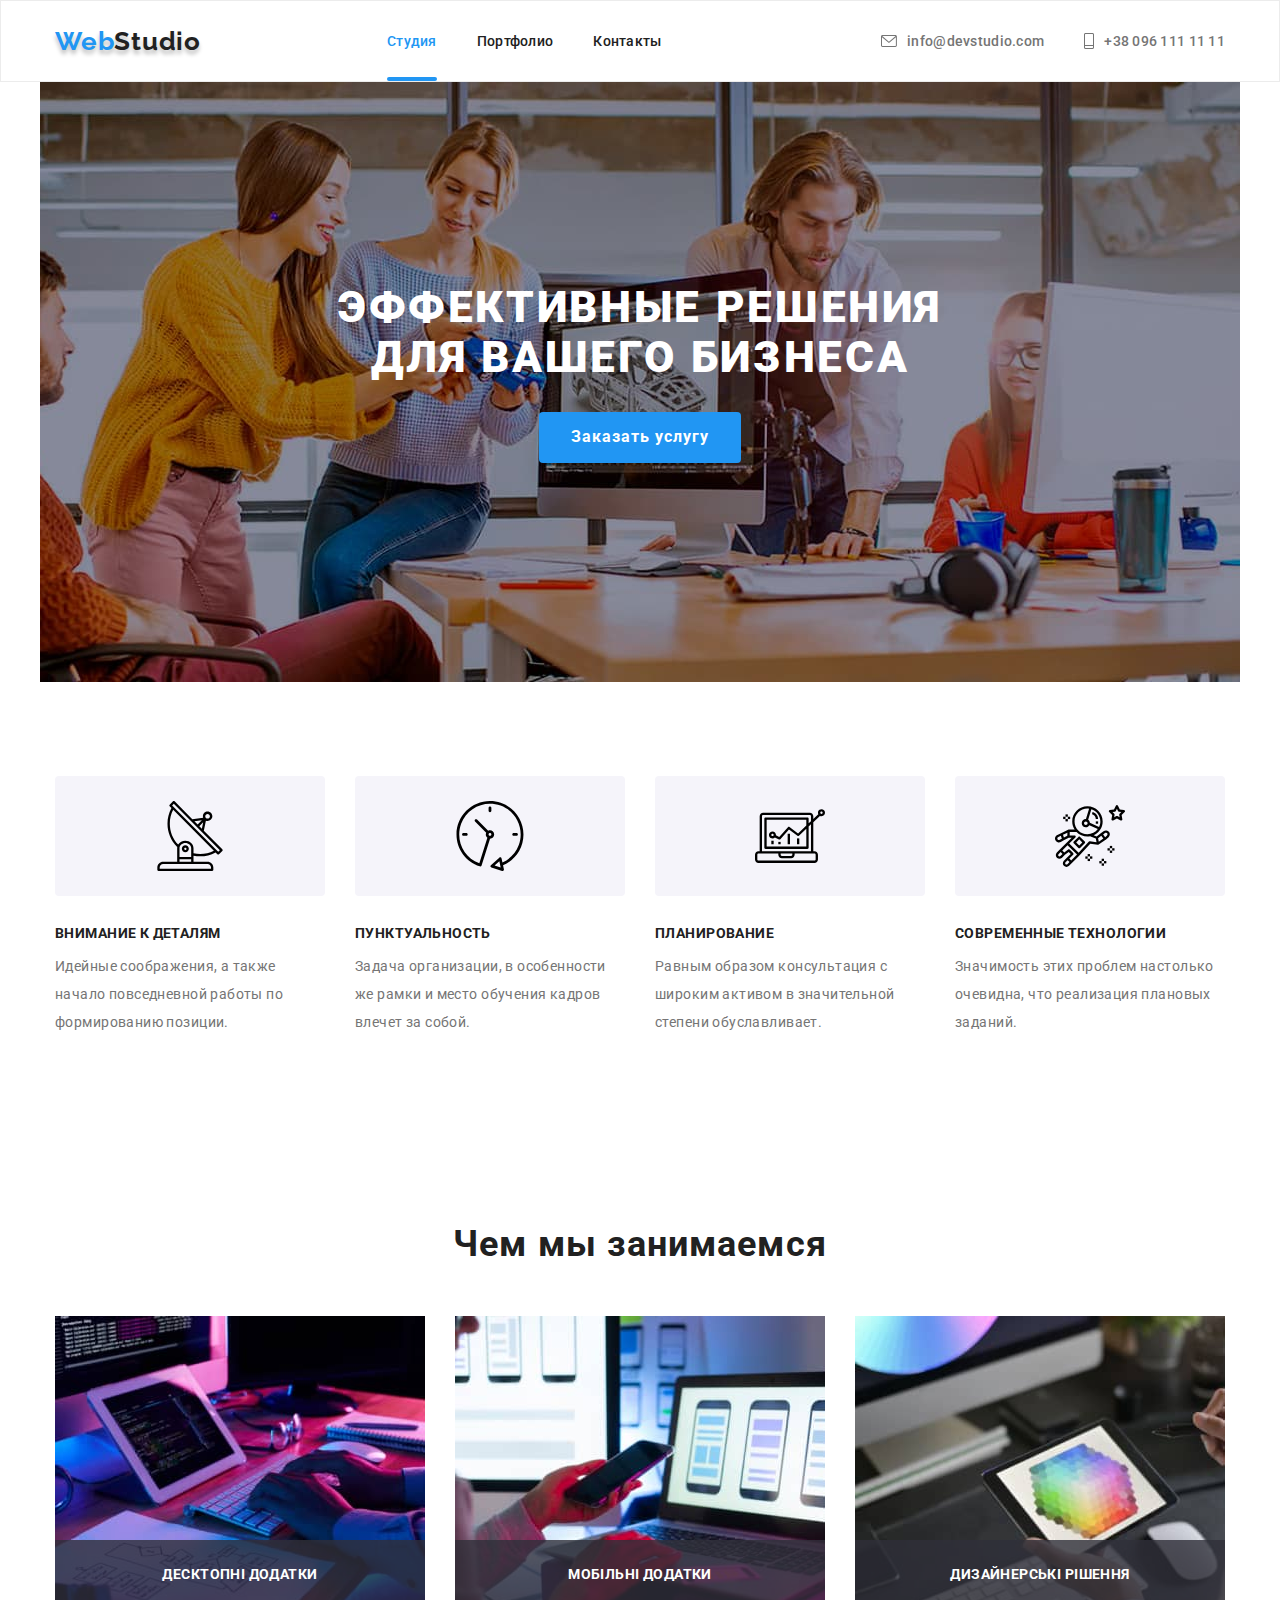
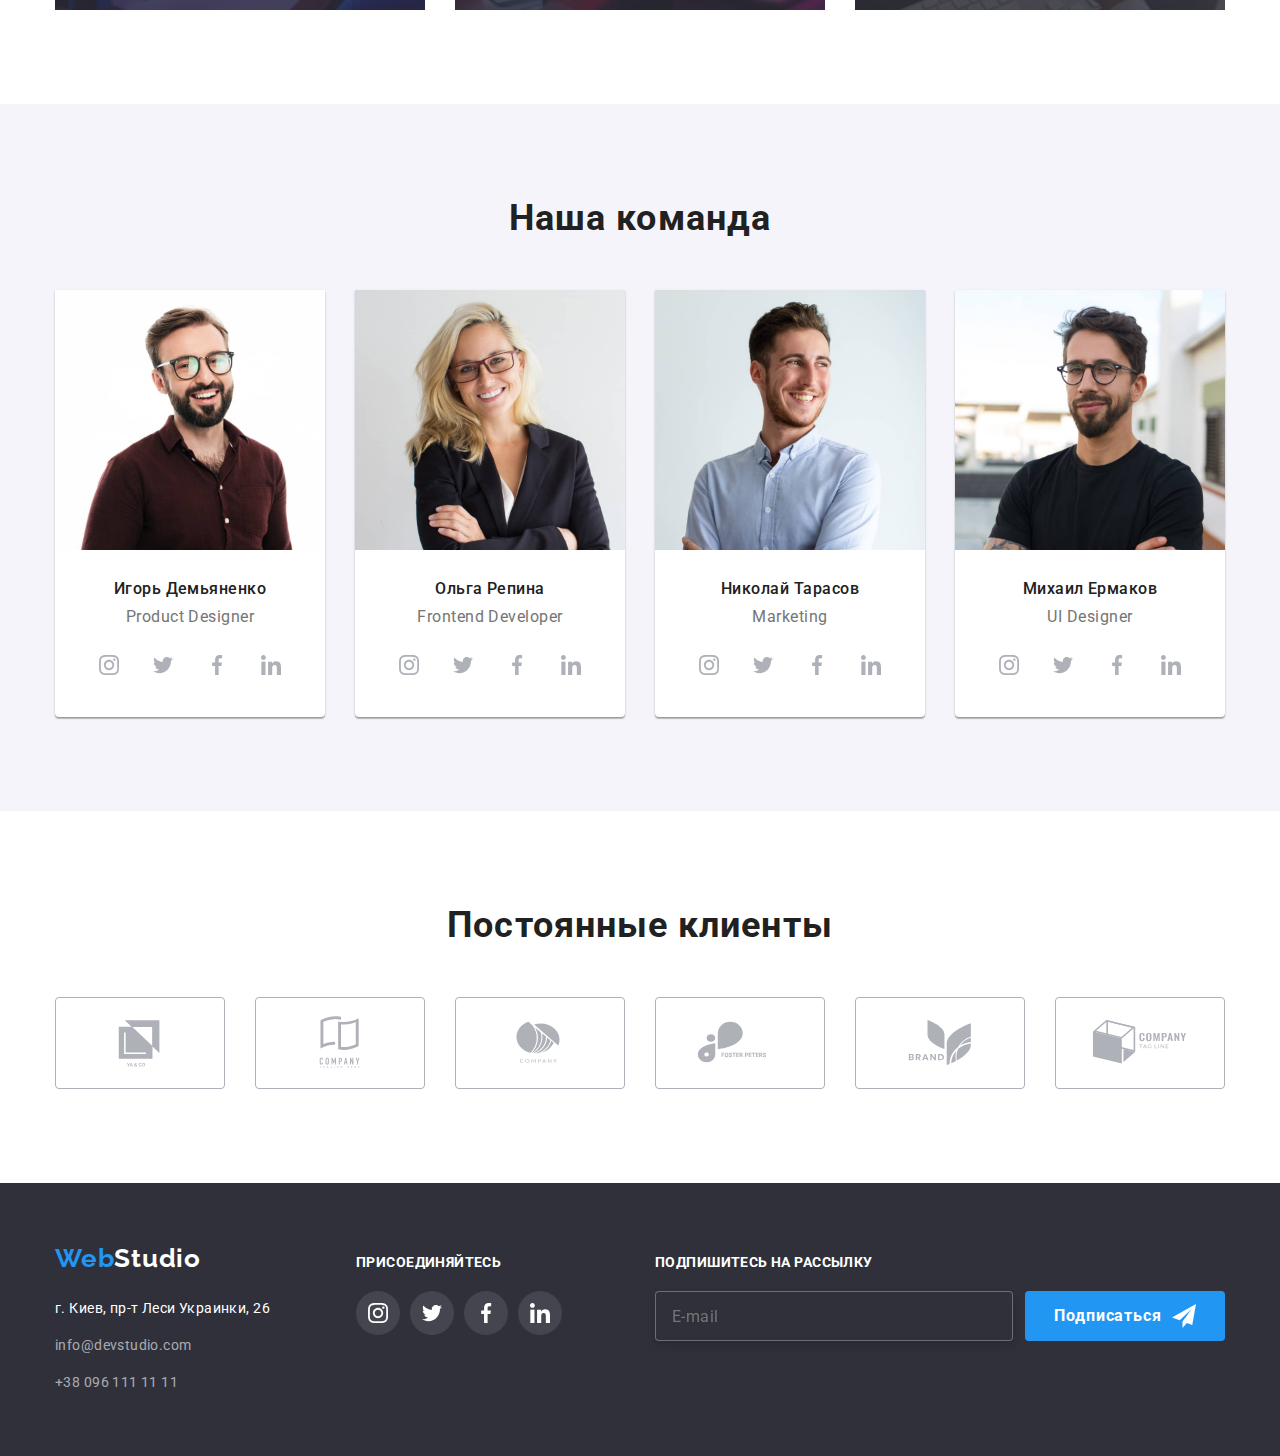
==== index.html @ 4470f27d "1" ====
<!DOCTYPE html>
<html lang="ru">
  <head>
    <meta charset="UTF-8" />
    <meta http-equiv="X-UA-Compatible" content="IE=edge" />
    <meta name="viewport" content="width=device-width, initial-scale=1.0" />
    <title>Document</title>
    <link rel="preconnect" href="https://fonts.googleapis.com" />
    <link rel="preconnect" href="https://fonts.gstatic.com" crossorigin />
    <link
      href="https://fonts.googleapis.com/css2?family=Raleway:wght@700&family=Roboto:wght@400;500;700;900&display=swap"
      rel="stylesheet"
    />
    <link
      rel="stylesheet"
      href="https://cdnjs.cloudflare.com/ajax/libs/modern-normalize/0.6.0/modern-normalize.min.css"
    />

    <link rel="stylesheet" href="./css/main.min.css" />
  </head>
  <body>
    <!-- main container -->

    <!--Comment-->

    <header class="header">
      <div class="container header__container">
        <nav class="nav-menu">
          <a href="" class="logo">Web<span class="logo__label">Studio</span></a>

          <ul class="nav">
            <li class="nav__item">
              <a class="nav__link nav__link__current" href="index.html">Студия</a>
            </li>
            <li class="nav__item">
              <a class="nav__link" href="portfolio.html">Портфолио</a>
            </li>
            <li class="nav__item"><a href="" class="nav__link">Контакты</a></li>
          </ul>
        </nav>
        <button type="button" class="mobile-menu-open" data-menu-open>
          <svg class="mobile-menu-open__icon" width="40" height="40">
            <use href="./img/sprite.svg#icon-menu_40px"></use>
          </svg>
        </button>
        <ul class="contacts">
          <li class="contacts__item">
            <a class="contacts__link" href="mailto:info@devstudio.com"
              >info@devstudio.com
              <svg class="contacts__icon" width="16" height="12">
                <use href="./img/sprite.svg#icon-envelope"></use>
              </svg>
            </a>
          </li>
          <li class="contacts__item">
            <a class="contacts__link" href="tel:+380961111111"
              >+38 096 111 11 11
              <svg class="contacts__icon" width="10" height="16">
                <use href="./img/sprite.svg#icon-Vector"></use>
              </svg>
            </a>
          </li>
        </ul>
      </div>
      <div class="mobile-menu mobile-menu___container" data-menu>
        <button class="mobile-menu__close-btn" data-menu-close>
          <svg class="mobile-menu__close-icon" width="40" height="40">
            <use href="./img/sprite.svg#icon-close-modelsvg"></use>
          </svg>
        </button>
        <ul class="mobile-menu-nav">
          <li class="mobile-menu__item">
            <a href="index.html" class="mobile-link__menu">Студія</a>
          </li>
          <li class="mobile-menu__item">
            <a href="portfolio.html" class="mobile-link__menu">Портфоліо</a>
          </li>
          <li class="mobile-menu__item-link">
            <a href="" class="mobile-link__menu">Контакти</a>
          </li>
        </ul>
        <ul class="class" ="mobile-menu-contact">
          <li class="mobil-phone">
            <a class="mobile-phone__link" href="tel:+380961111111">+38 096 111 11 11</a>
          </li>
          <li class="mobile-mail">
            <a class="mobile-mail__link" href="mailto:info@devstudio.com">info@devstudio.com</a>
          </li>
        </ul>
        <ul class="mobile-info-link">
          <li class="mobile-info-link__item">
            <a href="" class="mobile-social__link">Instagram</a>
          </li>
          <li class="mobile-info-link__item"><a href="" class="mobile-social__link">Twitter</a></li>
          <li class="mobile-info-link__item">
            <a href="" class="mobile-social__link">Facebook</a>
          </li>
          <li class="mobile-info-link__item">
            <a href="" class="mobile-social__link">LinkedIn</a>
          </li>
        </ul>
      </div>
    </header>

    <main>
      <section class="hero">
        <div class="container">
          <h1 class="hero__title">
            Эффективные решения
            <br />
            для вашего бизнеса
          </h1>

          <button type="button" class="button hero__button" data-modal-open>Заказать услугу</button>
        </div>
      </section>
      <!-- comment  -->

      <section class="section">
        <div class="container">
          <h2 class="visually-hidden">Наши примушества</h2>

          <ul class="products">
            <li class="products__item">
              <div class="products__box">
                <svg class="products__icon" width="70" height="70">
                  <use href="./img/sprite.svg#icon-antenna-1"></use>
                </svg>
              </div>

              <h3 class="products__title">Внимание к деталям</h3>
              <p class="products__text">
                Идейные соображения, а также начало повседневной работы по формированию позиции.
              </p>
            </li>

            <li class="products__item">
              <div class="products__box">
                <svg class="products__icon" width="70" height="70">
                  <use href="./img/sprite.svg#icon-clock-1"></use>
                </svg>
              </div>

              <h3 class="products__title">Пунктуальность</h3>
              <p class="products__text">
                Задача организации, в особенности же рамки и место обучения кадров влечет за собой.
              </p>
            </li>

            <li class="products__item">
              <div class="products__box">
                <svg class="products__icon" width="70" height="70">
                  <use href="./img/sprite.svg#icon-diagram-1"></use>
                </svg>
              </div>

              <h3 class="products__title">Планирование</h3>
              <p class="products__text">
                Равным образом консультация с широким активом в значительной степени обуславливает.
              </p>
            </li>

            <li class="products__item">
              <div class="products__box">
                <svg class="products__icon" width="70" height="70">
                  <use href="./img/sprite.svg#icon-astronaut-1"></use>
                </svg>
              </div>

              <h3 class="products__title">Современные технологии</h3>
              <p class="products__text">
                Значимость этих проблем настолько очевидна, что реализация плановых заданий.
              </p>
            </li>
          </ul>
        </div>
      </section>

      <section class="section section__no-pudding-top">
        <div class="container">
          <h2 class="section__title">Чем мы занимаемся</h2>

          <ul class="works">
            <li class="works-item">
              <div class="works__box">
                <img src="img/box1.jpg" alt="ProductDesigner" width="370" height="294" />
                <p class="works__text">Десктопні додатки</p>
              </div>
            </li>
            <li class="works-item">
              <div class="works__box">
                <img src="img/box2.jpg" alt="FrontendDeveloper" width="370" height="294" />
                <p class="works__text">Мобільні додатки</p>
              </div>
            </li>
            <li class="works-item">
              <div class="works__box">
                <img src="img/box3.jpg" alt="Marketing" width="370" height="294" />
                <p class="works__text">Дизайнерські рішення</p>
              </div>
            </li>
          </ul>
        </div>
      </section>

      <section class="section section__other-background">
        <div class="container">
          <h2 class="section__title">Наша команда</h2>
          <ul class="team">
            <li class="team__item">
              <picture>
                <source
                  srcset="./img/img(4).jpg, ./img/2x.comp.img(12)-min.jpg"
                  media="(min-width:1200px)"
                />
                <source
                  srcset="./img/tab.img(3)-min.jpg, ./img/2x.tab.img-min.jpg"
                  media="(min-width: 768px)"
                />
                <source
                  srcset="./img/mob.img(3)-min.jpg, ./img/2x.mob.img-min.jpg"
                  media="(min-width:767px)"
                />

                <img src="./img/mob.img(3)-min.jpg" alt="ProductDesigner" />
              </picture>

              <div class="team__card">
                <h3 class="team__title">Игорь Демьяненко</h3>
                <p class="team__text" lang="en">Product Designer</p>
                <ul class="socials">
                  <li class="socials__item">
                    <a href="" class="socials__link">
                      <svg class="socials__icon" width="20" height="20">
                        <use href="./img/sprite.svg#icon-instagram-2"></use>
                      </svg>
                    </a>
                  </li>

                  <li class="socials__item">
                    <a href="" class="socials__link">
                      <svg class="socials__icon" width="20" height="20">
                        <use href="./img/sprite.svg#icon-twitter-1"></use>
                      </svg>
                    </a>
                  </li>

                  <li class="socials__item">
                    <a href="" class="socials__link">
                      <svg class="socials__icon" width="20" height="20">
                        <use href="./img/sprite.svg#icon-facebook-1"></use>
                      </svg>
                    </a>
                  </li>

                  <li class="socials__item">
                    <a href="" class="socials__link">
                      <svg class="socials__icon" width="20" height="20">
                        <use href="./img/sprite.svg#icon-linkedin-1"></use>
                      </svg>
                    </a>
                  </li>
                </ul>
              </div>
            </li>
            <li class="team__item">
              <picture>
                <source
                  srcset="./img/img(1).jpg, ./img/2x.comp.img(13)-min.jpg"
                  media="(min-width:1200px)"
                />
                <source
                  srcset="./img/tab.img(2)-min.jpg, ./img/2x.tab.(1)img-min.jpg"
                  media="(min-width: 768px)"
                />
                <source
                  srcset="./img/mob.img(2)-min.jpg, ./img/2x.mob.(1)img-min.jpg"
                  media="(min-width:767px)"
                />

                <img src="./img/mob.img(2)-min.jpg" alt="FrontendDeveloper" />
              </picture>
              <div class="team__card">
                <h3 class="team__title">Ольга Репина</h3>
                <p class="team__text" lang="en">Frontend Developer</p>
                <ul class="socials">
                  <li class="socials__item">
                    <a href="" class="socials__link">
                      <svg class="socials__icon" width="20" height="20">
                        <use href="./img/sprite.svg#icon-instagram-2"></use>
                      </svg>
                    </a>
                  </li>

                  <li class="socials__item">
                    <a href="" class="socials__link">
                      <svg class="socials__icon" width="20" height="20">
                        <use href="./img/sprite.svg#icon-twitter-1"></use>
                      </svg>
                    </a>
                  </li>

                  <li class="socials__item">
                    <a href="" class="socials__link">
                      <svg class="socials__icon" width="20" height="20">
                        <use href="./img/sprite.svg#icon-facebook-1"></use>
                      </svg>
                    </a>
                  </li>

                  <li class="socials__item">
                    <a href="" class="socials__link">
                      <svg class="socials__icon" width="20" height="20">
                        <use href="./img/sprite.svg#icon-linkedin-1"></use>
                      </svg>
                    </a>
                  </li>
                </ul>
              </div>
            </li>
            <li class="team__item">
              <picture>
                <source
                  srcset="./img/img(2).jpg, ./img/2x.comp.img(14)-min.jpg"
                  media="(min-width:1200px)"
                />
                <source
                  srcset="./img/tab.img(1)-min.jpg, ./img/2x.tab.img(2)-min.jpg"
                  media="(min-width: 768px)"
                />
                <source
                  srcset="./img/mob.img(1)-min.jpg, ./img/2x.mob.img(2)-min.jpg"
                  media="(min-width:767px)"
                />

                <img src="./img/mob.img(1)-min.jpg" alt="Marketing" />
              </picture>

              <div class="team__card">
                <h3 class="team__title">Николай Тарасов</h3>
                <p class="team__text" lang="en">Marketing</p>
                <ul class="socials">
                  <li class="socials__item">
                    <a href="" class="socials__link">
                      <svg class="socials__icon" width="20" height="20">
                        <use href="./img/sprite.svg#icon-instagram-2"></use>
                      </svg>
                    </a>
                  </li>

                  <li class="socials__item">
                    <a href="" class="socials__link">
                      <svg class="socials__icon" width="20" height="20">
                        <use href="./img/sprite.svg#icon-twitter-1"></use>
                      </svg>
                    </a>
                  </li>

                  <li class="socials__item">
                    <a href="" class="socials__link">
                      <svg class="socials__icon" width="20" height="20">
                        <use href="./img/sprite.svg#icon-facebook-1"></use>
                      </svg>
                    </a>
                  </li>

                  <li class="socials__item">
                    <a href="" class="socials__link">
                      <svg class="socials__icon" width="20" height="20">
                        <use href="./img/sprite.svg#icon-linkedin-1"></use>
                      </svg>
                    </a>
                  </li>
                </ul>
              </div>
            </li>
            <li class="team__item">
              <picture>
                <source
                  srcset="./img/img(3).jpg, ./img/2x.comp.img(15)-min.jpg"
                  media="(min-width:1200px)"
                />
                <source
                  srcset="./img/tab.img-min.jpg, ./img/2x.tab.img(3)-min.jpg"
                  media="(min-width: 768px)"
                />
                <source
                  srcset="./img/mob.img-min.jpg, ./img/2x.mob.img(3)-min.jpg"
                  media="(min-width:767px)"
                />

                <img src="./img/mob.img-min.jpg" alt="UIDesigner" />
              </picture>

              <div class="team__card">
                <h3 class="team__title">Михаил Ермаков</h3>
                <p class="team__text" lang="en">UI Designer</p>
                <ul class="socials">
                  <li class="socials__item">
                    <a href="" class="socials__link">
                      <svg class="socials__icon" width="20" height="20">
                        <use href="./img/sprite.svg#icon-instagram-2"></use>
                      </svg>
                    </a>
                  </li>

                  <li class="socials__item">
                    <a href="" class="socials__link">
                      <svg class="socials__icon" width="20" height="20">
                        <use href="./img/sprite.svg#icon-twitter-1"></use>
                      </svg>
                    </a>
                  </li>

                  <li class="socials__item">
                    <a href="" class="socials__link">
                      <svg class="socials__icon" width="20" height="20">
                        <use href="./img/sprite.svg#icon-facebook-1"></use>
                      </svg>
                    </a>
                  </li>

                  <li class="socials__item">
                    <a href="" class="socials__link">
                      <svg class="socials__icon" width="20" height="20">
                        <use href="./img/sprite.svg#icon-linkedin-1"></use>
                      </svg>
                    </a>
                  </li>
                </ul>
              </div>
            </li>
          </ul>
        </div>
      </section>
      <section class="section">
        <div class="container">
          <h2 class="section__title">Постоянные клиенты</h2>

          <ul class="clayens">
            <li class="clayens__item">
              <a href="" class="clayens__link"
                ><svg class="clayens__icon" width="106" height="60">
                  <use href="./img/sprite.svg#icon-Logo"></use></svg
              ></a>
            </li>
            <li class="clayens__item">
              <a href="" class="clayens__link">
                <svg class="clayens__icon" width="106" height="60">
                  <use href="./img/sprite.svg#icon-Logo-1"></use></svg
              ></a>
            </li>
            <li class="clayens__item">
              <a href="" class="clayens__link"
                ><svg class="clayens__icon" width="106" height="60">
                  <use href="./img/sprite.svg#icon-Logo-2"></use></svg
              ></a>
            </li>

            <li class="clayens__item">
              <a href="" class="clayens__link"
                ><svg class="clayens__icon" width="106" height="60">
                  <use href="./img/sprite.svg#icon-Logo-3"></use></svg
              ></a>
            </li>
            <li class="clayens__item">
              <a href="" class="clayens__link"
                ><svg class="clayens__icon" width="106" height="60">
                  <use href="./img/sprite.svg#icon-Logo-4"></use></svg
              ></a>
            </li>
            <li class="clayens__item">
              <a href="" class="clayens__link"
                ><svg class="clayens__icon" width="106" height="60">
                  <use href="./img/sprite.svg#icon-Logo-5"></use></svg
              ></a>
            </li>
          </ul>
        </div>
      </section>
    </main>

    <footer class="footer">
      <div class="container footer-container">
        <div class="footer__flex">
          <ul class="holder">
            <li class="footer__text">
              <a class="footer__logo">Web<span class="footer__color">Studio</span></a>
            </li>
          </ul>
          <address>
            <ul class="holder">
              <li class="footer__suptitel">
                <a
                  href="https://goo.gl/maps/zQaArroL6EeT7mbX8"
                  target="_blank"
                  rel="noopener noreferrer"
                  class="footer__adress"
                  >г. Киев, пр-т Леси Украинки, 26</a
                >
              </li>
              <li class="footer__suptitel">
                <a href="mailto:info@devstudio.com" class="footer__info">info@devstudio.com</a>
              </li>
              <li><a href="tel:+380961111111" class="footer__info">+38 096 111 11 11</a></li>
            </ul>
          </address>
        </div>
        <div class="footer__social">
          <h3 class="footer__titel">ПРИСОЕДИНЯЙТЕСЬ</h3>
          <ul class="footer__list">
            <li class="footer__item">
              <a href="https://www.instagram.com" class="footer__link">
                <svg class="footer__icon" width="20" height="20">
                  <use href="./img/sprite.svg#icon-instagram-2"></use>
                </svg>
              </a>
            </li>

            <li class="footer__item">
              <a href="https://twitter.com/" class="footer__link">
                <svg class="footer__icon" width="20" height="20">
                  <use href="./img/sprite.svg#icon-twitter-1"></use>
                </svg>
              </a>
            </li>

            <li class="footer__item">
              <a href="https://www.facebook.com." class="footer__link">
                <svg class="footer__icon" width="20" height="20">
                  <use href="./img/sprite.svg#icon-facebook-1"></use>
                </svg>
              </a>
            </li>

            <li class="footer__item">
              <a href="https://www.linkedin.com/" class="footer__link">
                <svg class="footer__icon" width="20" height="20">
                  <use href="./img/sprite.svg#icon-linkedin-1"></use>
                </svg>
              </a>
            </li>
          </ul>
        </div>
        <div class="footer__send">
          <p class="footer__sign">Подпишитесь на рассылку</p>

          <form>
            <div class="footer__box">
              <input
                type="email"
                name="user-email"
                class="footer__mail"
                placeholder="E-mail"
                required
              />

              <button type="submit" class="footer__submit footer__button">Подписаться</button>
            </div>
          </form>
        </div>
      </div>
    </footer>

    <div class="backdrop is-hidden" data-modal>
      <div class="modal">
        <button type="button" class="modal__btn" data-modal-close>
          <svg class="modal__clone" width="18" height="18">
            <use href="./img/sprite.svg#icon-close-modelsvg"></use>
          </svg>
        </button>
        <p class="modal__text">Оставьте свои данные, мы вам перезвоним</p>
        <form class="modal__form">
          <label class="modal__field">
            <span class="modal__desc"> Имя*</span>
            <span class="modal__wrapper">
              <input
                type="text"
                name="user_name"
                class="modal__input"
                required
                pattern="[a-zA-Za-яА-Я]+"
                minlength="2"
              />
              <svg class="modal__icon" width="18" height="18">
                <use href="./img/sprite.svg#icon-person-black-18dp-1"></use>
              </svg>
            </span>
          </label>
          <label class="modal__field">
            <span class="modal__desc"> Телефон*</span>
            <span class="modal__wrapper">
              <input
                type="tel"
                name="user-phone"
                class="modal__input"
                required
                pattern="[0-9]{3}-[0-9]{3}-[0-9]{2}-[0-9]{2}"
                title="xxx-xxx-xx-xx"
              />
              <svg class="modal__icon" width="18" height="18">
                <use href="./img/sprite.svg#icon-phone-black-18dp-1"></use>
              </svg>
            </span>
          </label>
          <label class="modal__field">
            <span class="modal__desc"> Почта*</span>
            <span class="modal__wrapper">
              <input type="email" name="user-mail" class="modal__input" required />
              <svg class="modal__icon" width="18" height="18">
                <use href="./img/sprite.svg#icon-email-black-18dp-1"></use>
              </svg>
            </span>
          </label>
          <label class="modal__comment">
            <span class="modal__desc"> Комментарий</span>
            <textarea
              name="user_comment"
              class="modal__massage"
              placeholder="Введите текст"
            ></textarea>
          </label>
          <input
            id="user-policy"
            type="checkbox"
            name="user_policy"
            class="modal__check visually-hidden"
          />
          <label for="user-policy" class="modal__info"
            >Я согласен с рассылкой и принимаю&nbsp;<a href=""
              ><span class="modal__doc">Условия договора</span></a
            >
          </label>
          <button type="submit" class="modal__submit modal__button">Отправить</button>
        </form>
      </div>
    </div>
    <script src="./js/modal.js"></script>
    <script src="./js/mobile-menu.js"></script>
  </body>
</html>
---- css/main.min.css ----
:root{--primary-text-color: #212121;--title-text-color: #2196f3;--accent-color: #757575;--primary-white-color: #ffffff}.visually-hidden{position:absolute;white-space:nowrap;width:1px;height:1px;overflow:hidden;border:0;padding:0;clip:rect(0 0 0 0);clip-path:inset(50%);margin:-1px}body{font-family:Roboto,sens-serif;margin:0px}h1,h2,h3,h4,p{margin-top:0;margin-bottom:0}ul,ol{list-style:none;margin-top:0;margin-bottom:0;padding-left:0}button{cursor:pointer}img{display:block;max-width:100%;height:auto}.section{padding-top:94px;padding-bottom:94px}.container{padding-left:15px;padding-right:15px}@media screen and (min-width: 480px){.container{width:480px;margin-left:auto;margin-right:auto}}@media screen and (min-width: 768px){.container{width:768px}}@media screen and (min-width: 1200px){.container{width:1200px}}a{text-decoration:none}.mobile-menu___container{position:relative;padding-left:25px;padding-top:48px;padding-bottom:48px;width:100vw;height:100vh;display:flex;flex-direction:column}.mobile-menu{position:fixed;width:100%;height:100%;max-height:796px;z-index:1000;top:0;left:0;background-color:#fff;box-shadow:0 0 0 100vmax rgba(0,0,0,.5);opacity:0;visibility:hidden;pointer-events:none;transition:opacity 250ms cubic-bezier(0.4, 0, 0.2, 1),visibility 250ms cubic-bezier(0.4, 0, 0.2, 1)}.mobile-menu.is-open{opacity:1;visibility:visible;pointer-events:auto}.mobile-menu__close-btn{position:absolute;top:10px;right:15px;background-color:rgba(0,0,0,0);border:none;padding:0;height:40px;cursor:pointer;color:#212121;transition:color 250ms cubic-bezier(0.4, 0, 0.2, 1)}.mobile-menu__close-btn:hover,.mobile-menu__close-btn:focus{color:var(--title-text-color)}.mobile-menu__close-icon{fill:currentColor}.mobile-menu-nav{margin-bottom:auto}.mobile-menu__item:not(:last-child){margin-bottom:32px}.mobile-menu__item-link{margin-bottom:302px}.mobil-phone{margin-bottom:32px}.mobile-mail{margin-bottom:64px}.mobile-link__menu{font-weight:500;font-size:40px;line-height:1.17;letter-spacing:.02em;color:#000;text-decoration:none;transition:color 250ms cubic-bezier(0.4, 0, 0.2, 1)}.mobile-link__menu:hover,.mobile-link__menu:focus{color:var(--title-text-color)}.mobile-menu-contact{margin-bottom:64px}.mobile-mail:not(:last-child){margin-bottom:32px}.mobile-phone__link{font-weight:500;font-size:34px;line-height:1.17;letter-spacing:.02em;color:#2196f3}.mobile-mail__link{font-weight:500;font-size:24px;line-height:1.16;letter-spacing:.02em;color:#757575}.mobile-social__link{font-weight:500;font-size:18px;line-height:1.22;letter-spacing:.02em;color:#2196f3;margin-right:10px}.mobile-info-link{display:flex;flex-wrap:wrap}.mobile-info-link__item:not(:last-child) .mobile-social__link::after{content:"";width:22px;height:0;border:1px solid rgba(33,33,33,.2);transform:rotate(90deg);margin-left:10px}.mobile-menu-open{background-color:rgba(0,0,0,0);border:none;padding:0}.mobile-menu-open{margin-left:128px;argin-left:auto;background-color:rgba(0,0,0,0);border:none;padding:0;height:40px}@media screen and (min-width: 768px){.mobile-menu-open{display:none}}.header{border:1px solid #ececec}.header__container{display:flex;align-items:center;justify-content:space-between}.logo{margin-right:93px;color:var(--title-text-color);text-shadow:0px 4px 4px rgba(0,0,0,.25);font-family:Raleway,cursive;font-family:"Raleway";font-weight:700;font-size:26px;line-height:1.19;letter-spacing:.03em;padding-top:16px;padding-bottom:16px;text-decoration:none}.logo__label{color:var(--primary-text-color)}@media screen and (min-width: 768px){.logo__label{padding-top:26px;padding-bottom:26px;font-size:26px;line-height:1.19}}@media screen and (min-width: 1200px){.logo__label{padding-top:24px;padding-bottom:25px}}.nav{display:flex;align-items:center}@media screen and (max-width: 767px){.nav{display:none}}@media screen and (min-width: 768px)and (max-width: 1199px){.nav{display:flex;margin-left:87px}}@media screen and (min-width: 1200px){.nav{display:flex;margin-left:93px}}.nav__link::after{content:"";left:0;bottom:-31px;position:absolute;display:block;width:100%;height:4px;border-radius:2px;margin-bottom:-1px;background-color:var(--title-text-color);opacity:0;transition:opacity 250ms cubic-bezier(0.4, 0, 0.2, 1)}.nav__link::after:hover::after,.nav__link::after:focus::after{opacity:1}.nav__link.nav__link__current{color:var(--title-text-color)}.nav__link.nav__link__current.nav__link__current::after{opacity:1}.nav-menu{display:flex;align-items:center}.nav__item:not(:last-child){margin-right:40px}.contacts__link{display:flex;align-items:center}.contacts__item:not(:last-child){margin-right:40px}.nav__link{position:relative;color:var(--primary-text-color);font-weight:500;font-size:14px;line-height:1.15;letter-spacing:.02em;text-decoration:none;transition:color 250ms cubic-bezier(0.4, 0, 0.2, 1)}.nav__link:hover,.nav__link:focus{color:var(--title-text-color)}.contacts{display:flex;align-items:center;margin-left:auto}@media screen and (max-width: 767px){.contacts{display:none}}@media screen and (min-width: 768px)and (max-width: 1199px){.contacts{margin-left:auto;padding-top:21px;padding-bottom:21px}}@media screen and (min-width: 1200px){.contacts{display:flex;margin-left:auto;padding-top:32px;padding-bottom:32px}}@media screen and (min-width: 768px)and (max-width: 1199px){.contact__item:not(:last-child){margin-bottom:10px}}@media screen and (min-width: 1200px){.contact__item:not(:last-child){margin-right:30px}}.contacts__icon,.contacts__icon{order:-1;margin-right:10px;fill:var(--accent-color)}.contacts__link{color:var(--accent-color);font-weight:500;font-size:14px;line-height:1.15;letter-spacing:.02em;text-decoration:none;transition:color 250ms cubic-bezier(0.4, 0, 0.2, 1)}.contacts__link:hover,.contacts__link:focus{color:var(--title-text-color)}.contacts__link:hover .contacts__icon,.contacts__link:focus .contacts__icon{fill:var(--title-text-color)}.contacts__link:hover .contacts__icon,.contacts__link:focus .contacts__icon{fill:var(--title-text-color)}.hero{max-width:1600px;height:600px;text-align:center;margin-left:auto;margin-right:auto;background-color:#c4c4c4;background:linear-gradient(rgba(47, 48, 58, 0.4), rgba(47, 48, 58, 0.4)),url("../img/hero.background.jpg");background-size:cover;background-repeat:no-repeat;background-origin:border-box}@media screen and (min-width: 480px){.hero{width:480px}}@media screen and (min-width: 768px){.hero{width:768px}}@media screen and (min-width: 1200px){.hero{width:1200px}}.hero{min-width:600px;background-image:url("../img/mob.Header.img-min.jpg");background-position:center top;background-repeat:no-repeat}@media screen and (min-device-pixel-ratio: 2)and (max-width: 767px),screen and (min-resolution: 192dpi)and (max-width: 767px),screen and (min-resolution: 2dppx)and (max-width: 767px){.hero{background-image:url("../img/Header2x.mob.img-min.jpg")}}@media screen and (min-width: 768px){.hero{background-image:url("../img/tab.Header.img-min.jpg")}}@media screen and (min-device-pixel-ratio: 2)and (min-width: 768px),screen and (min-resolution: 192dpi)and (min-width: 768px),screen and (min-resolution: 2dppx)and (min-width: 768px){.hero{background-image:url("../img/2x.tab.Header.img-min.jpg")}}@media screen and (min-width: 1200px){.hero{background-image:url("../img/hero.background.jpg")}}@media screen and (min-device-pixel-ratio: 2)and (min-width: 1200px),screen and (min-resolution: 192dpi)and (min-width: 1200px),screen and (min-resolution: 2dppx)and (min-width: 1200px){.hero{background-image:url("../img/2x.comp.hero.min.jpg")}}.hero{padding-top:200px;padding-bottom:200px}.hero__title{margin-bottom:30px;color:var(--primary-white-color);font-weight:900;font-size:44px;line-height:1.14;letter-spacing:.06em;text-transform:uppercase}.button{display:inline-block;padding:5px;text-decoration:none;border-radius:6px}.button{min-width:150px;padding:10px 32px 10px 32px;border-radius:4px;color:var(--primary-white-color);background-color:var(--title-text-color);font-weight:700;font-size:16px;line-height:1.9;letter-spacing:.06em;transition:background-color 250ms cubic-bezier(0.4, 0, 0.2, 1)}.button:hover,.button:focus{background-color:#188ce8}.hero__button{background-color:var(--title-text-color);color:var(--primary-white-color);border:none;text-decoration:none}@media screen and (min-width: 768px)and (max-width: 1199px){.products{display:flex;flex-wrap:wrap}}@media screen and (min-width: 1200px){.products{display:flex}}.products__item{max-width:450px}@media screen and (max-width: 1099px){.products__item:not(:last-child){margin-bottom:30px}}@media screen and (min-width: 768px){.products__item{flex-basis:calc((100% - 30px)/2)}}@media screen and (min-width: 768px)and (max-width: 1199px){.products__item:not(:nth-last-child(2n+1)){margin-right:30px}}@media screen and (min-width: 1200px){.products__item{flex-basis:calc((100% - 90px)/4)}.products__item:not(:last-child){margin-right:30px}}.products__box{margin-bottom:30px;display:flex;justify-content:center;align-items:center;width:100%;height:120px;background-color:#f5f4fa;border-radius:4px}.products__title{margin-bottom:10px;color:var(--primary-text-color);font-weight:700;font-size:14px;line-height:1.14;letter-spacing:.03em;text-transform:uppercase}@media screen and (max-width: 767px){.products__title{text-align:center}}.products__text{color:var(--accent-color);font-size:14px;line-height:2;letter-spacing:.03em}.works{padding-top:0px}.section__title{margin-bottom:50px;color:var(--primary-text-color);font-weight:700;font-size:36px;text-align:center;line-height:1.16;letter-spacing:.03em}.works{display:flex;gap:30px}@media screen and (max-width: 1200px){.section__no-pudding-top{display:none}}.works__box{position:relative}.works__text{display:flex;position:absolute;width:370px;height:70px;color:#fff;font-weight:700;font-size:14px;line-height:1.14;align-items:center;justify-content:center;letter-spacing:.03em;text-transform:uppercase;background-color:rgba(47,48,58,.8);bottom:0}.section__other-background{background-color:#f5f4fa}.section__title{margin-bottom:50px;font-weight:700;font-size:36px;text-align:center;line-height:1.16;letter-spacing:.03em}.team{max-width:100%;height:auto}@media screen and (min-width: 768px){.team{display:flex;flex-wrap:wrap;gap:30px}}.team__item{box-shadow:0px 1px 3px rgba(0,0,0,.12),0px 1px 1px rgba(0,0,0,.14),0px 2px 1px rgba(0,0,0,.2);border-radius:0px 0px 4px 4px;background-color:var(--primary-white-color)}@media screen and (min-width: 768px){.team__item{flex-basis:calc((100% - 30px)/2)}}@media screen and (min-width: 1200px){.team__item{flex-basis:calc((100% - 90px)/4)}}@media screen and (max-width: 768px){.team__item{justify-content:space-between;margin-bottom:30px}}.team__card{padding-top:30px;padding-bottom:30px;text-align:center}.team__title{margin-bottom:10px;color:var(--primary-text-color);font-weight:500;font-size:16px;line-height:1.18;letter-spacing:.03em}.team__text{margin-bottom:16px;color:var(--accent-color);font-size:16px;line-height:1.18;letter-spacing:.03em}.socials{display:flex;justify-content:center;gap:10px}.socials__link{display:flex;justify-content:center;align-items:center;width:44px;height:44px;border-radius:50%;background-color:var(--primary-white-color);transition:background-color 250ms cubic-bezier(0.4, 0, 0.2, 1),fill 250ms cubic-bezier(0.4, 0, 0.2, 1)}.socials__link:hover,.socials__link:focus{background-color:var(--title-text-color)}.socials__icon{fill:#afb1b8;transition:background-color 250ms cubic-bezier(0.4, 0, 0.2, 1),fill 250ms cubic-bezier(0.4, 0, 0.2, 1)}.socials__link:hover .socials__icon,.socials__link:focus .socials__icon{fill:var(--primary-white-color)}.section__title{margin-bottom:50px;color:var(--primary-text-color);font-weight:700;font-size:36px;text-align:center;line-height:1.16;letter-spacing:.03em}.clayens{display:flex;flex-wrap:wrap;gap:30px}.clayens__item{flex-basis:calc((100% - 30px)/2);height:92px}@media screen and (min-width: 768px){.clayens__item{flex-basis:calc((100% - 60px)/3)}}@media screen and (min-width: 1200px){.clayens__item{flex-basis:calc((100% - 150px)/6)}}.clayens__link{display:flex;justify-content:center;align-items:center;width:100%;height:100%;border:1px solid #afb1b8;border-radius:4px;transition:fill 250ms cubic-bezier(0.4, 0, 0.2, 1),border 250ms cubic-bezier(0.4, 0, 0.2, 1)}.clayens__link:hover,.clayens__link:focus{border:1px solid var(--title-text-color);fill:var(--title-text-color)}.clayens__icon{fill:#afb1b8;transition:fill 250ms cubic-bezier(0.4, 0, 0.2, 1),border 250ms cubic-bezier(0.4, 0, 0.2, 1)}.clayens__link:hover .clayens__icon,.clayens__link:focus .clayens__icon{fill:var(--title-text-color)}.footer{padding-top:60px;padding-bottom:60px;background-color:#2f303a}.footer__link{display:flex;justify-content:center;align-items:center;width:44px;height:44px;border-radius:50%;background-color:#44454e;transition:background-color 250ms cubic-bezier(0.4, 0, 0.2, 1),color 250ms cubic-bezier(0.4, 0, 0.2, 1)}.footer__link:hover,.footer__link:focus{background-color:var(--title-text-color)}.footer__link:hover .footer__icon,.footer__link:focus .footer__icon{fill:var(--primary-white-color)}.footer-container{align-items:baseline}@media screen and (max-width: 767px){.footer-container{text-align:center}}@media screen and (min-width: 768px){.footer-container{display:flex;flex-wrap:wrap;justify-content:space-around}}.footer__flex{flex-grow:1}.footer__text{margin-bottom:20px}.footer__logo{color:var(--title-text-color);font-family:Raleway,cursive;font-style:normal;font-weight:700;font-size:26px;line-height:1.2;letter-spacing:.03em;text-decoration:none}.footer__color{color:var(--primary-white-color)}.footer__suptitel{margin-bottom:9px}.footer__adress{color:var(--primary-white-color);font-style:normal;font-size:14px;line-height:2;letter-spacing:.03em;text-decoration:none}.footer__info{color:rgba(255,255,255,.6);font-style:normal;font-size:14px;line-height:2;letter-spacing:.03em;text-decoration:none}.footer__titel{margin-bottom:20px;color:var(--primary-white-color);font-weight:700;font-size:14px;line-height:1.14;letter-spacing:.03em;text-transform:uppercase}.footer__list{display:inline-flex;column-gap:10px}.footer__icon{fill:var(--primary-white-color)}@media screen and (min-width: 768px){.footer__send{margin-left:93px}}.footer__sign{margin-bottom:20px;color:var(--primary-white-color);font-weight:700;font-size:14px;line-height:1.14;letter-spacing:.03em;text-transform:uppercase}@media screen and (min-width: 768px){.footer__box{display:flex}}.footer__mail{margin-right:12px;width:358px;height:50px;border:1px solid rgba(255,255,255,.3);filter:drop-shadow(0px 4px 4px rgba(0, 0, 0, 0.15));border-radius:4px;background:#2f303a}.footer__mail{padding:15px 0px 15px 16px;font-size:16px;line-height:1.25;letter-spacing:.03em;color:rgba(255,255,255,.6)}.footer__submit{display:flex;justify-content:center;align-items:center;min-width:200px;align-self:center;padding:10px 28px 10px 28px;border-radius:4px;color:var(--primary-white-color);background-color:var(--title-text-color);font-weight:700;font-size:16px;line-height:1.9;letter-spacing:.06em;transition:background-color 250ms cubic-bezier(0.4, 0, 0.2, 1)}.footer__submit:hover,.footer__submit:focus{background-color:#188ce8}.footer__submit::after{content:"";display:inline-block;width:24px;height:24px;background-image:url("../img/icon send.svg");margin-left:10px}.footer__button{background-color:var(--title-text-color);color:var(--primary-white-color);border:none;text-decoration:none}.backdrop{position:fixed;top:0;left:0;width:100%;height:100%;z-index:100;background-color:rgba(0,0,0,.5);transition:opacity 250ms cubic-bezier(0.4, 0, 0.2, 1),visibility 250ms cubic-bezier(0.4, 0, 0.2, 1)}.backdrop.is-hidden{opacity:0;visibility:hidden;pointer-events:none}.backdrop.is-hidden .modal{transform:translate(-50%, -50%) scale(0.85);transition:transform 250ms cubic-bezier(0.4, 0, 0.2, 1),visibility 250ms cubic-bezier(0.4, 0, 0.2, 1)}.modal{position:absolute;top:50%;left:50%;transform:translate(-50%, -50%);width:528px;background-color:#fff;transform:translate(-50%, -50%) scale(1);transition:transform 250ms cubic-bezier(0.4, 0, 0.2, 1);padding:40px}.modal__btn{position:absolute;top:10px;right:10px;display:flex;justify-content:center;align-items:center;width:30px;height:30px;border-radius:50%;background-color:rgba(0,0,0,0);border:1px solid #555;padding:0}.modal__btn:hover,.modal__btn:focus{border-color:var(--title-text-color)}.modal .modal__clone{transition:fill 250ms cubic-bezier(0.4, 0, 0.2, 1)}.modal__btn:hover .modal .modal__clone,.modal__btn:focus .modal .modal__clone{fill:var(--title-text-color)}.modal__text{margin-bottom:12px;font-weight:700;font-size:20px;line-height:1.15;text-align:center;letter-spacing:.03em;color:var(--primary-text-color)}.modal__form{display:flex;flex-direction:column}.modal__desc{display:block;font-size:14px;line-height:1.2;margin-bottom:4px;color:var(--accent-color)}.modal__wrapper{display:block;position:relative}.modal__field{margin-bottom:10px}.modal__input{width:100%;height:40px;border:1px solid rgba(33,33,33,.2);border-radius:4px;padding-left:42px;color:var(--primary-text-color);transition:border color 250ms cubic-bezier(0.4, 0, 0.2, 1)}.modal__input:focus{outline:none;border-color:var(--title-text-color)}.modal__input:focus+.modal__icon{fill:var(--title-text-color)}.modal__icon{position:absolute;top:50%;left:15px;transform:translate(0, -50%);display:block;transition:fill 250ms cubic-bezier(0.4, 0, 0.2, 1)}.modal__comment{margin-bottom:20px}.modal__massage{display:block;width:100%;height:120px;border:1px solid rgba(33,33,33,.2);padding:10px 16px;resize:none;border-radius:4px;font-size:12px;line-height:2;letter-spacing:.01em;transition:border-color 250ms cubic-bezier(0.4, 0, 0.2, 1)}.modal__massage:focus{outline:none;border-color:var(--title-text-color)}.modal__massage::placeholder{font-size:14px}.modal__check:checked+.modal__info::before{border-color:var(--title-text-color);background-color:var(--title-text-color);background-image:url("../img/Vector.svg");background-size:contain;background-origin:border-box;background-repeat:no-repeat}.modal__info{margin-bottom:30px;display:flex;align-items:center;justify-content:center;font-size:14px;line-height:2;letter-spacing:.03em;color:var(--accent-color)}.modal__info::before{display:block;width:16px;height:15px;border:2px solid #212121;cursor:pointer;border-radius:2px;margin-right:10px;content:""}.modal__check:focus+.modal__info::before::before{outline:2px solid var(--primary-white-color)}.modal__doc{display:flex;align-items:center;font-size:14px;line-height:2;letter-spacing:.03em;color:var(--title-text-color)}.modal__submit{min-width:150px;align-self:center;padding:10px 52px 10px 52px;border-radius:4px;color:var(--primary-white-color);background-color:var(--title-text-color);font-weight:700;font-size:16px;line-height:1.9;letter-spacing:.06em;transition:background-color 250ms cubic-bezier(0.4, 0, 0.2, 1)}.modal__submit:hover,.modal__submit:focus{background-color:#188ce8}.modal__button{background-color:var(--title-text-color);color:var(--primary-white-color);border:none;text-decoration:none}.main{display:flex;max-width:350px}@media screen and (max-width: 767px){.main{flex-wrap:wrap;margin-bottom:40px}}@media screen and (min-width: 768px)and (max-width: 1199px){.main{min-width:100%;margin-bottom:30px;justify-content:center}}@media screen and (min-width: 1200px){.main{min-width:100%;margin-bottom:48px;justify-content:center}}.main__list:not(:last-child){margin-right:8px}@media screen and (max-width: 767px){.button-list__item:nth-child(-n+3){margin-bottom:15px}}.button__type{padding:6px 22px 6px 22px;color:var(--primary-text-color);background-color:#f5f4fa;font-weight:500;font-size:16px;line-height:1.62;text-align:center;letter-spacing:.03em;text-decoration:none;cursor:pointer;border-radius:6px;transition:color 250ms cubic-bezier(0.4, 0, 0.2, 1),background-color 250ms cubic-bezier(0.4, 0, 0.2, 1),box-shadow 250ms cubic-bezier(0.4, 0, 0.2, 1)}.button__type:hover,.button__type:focus{color:var(--primary-white-color);background-color:var(--title-text-color);box-shadow:0px 3px 1px rgba(0,0,0,.1),0px 1px 2px rgba(0,0,0,.08),0px 2px 2px rgba(0,0,0,.12);border-radius:4px}.main__button{background-color:#f5f4fa;color:var(--primary-text-color);border:none;text-decoration:none}.main__button:hover{border:none;text-decoration:none}.foto{display:block}@media screen and (min-width: 768px){.foto{display:flex;flex-wrap:wrap;justify-content:space-between;row-gap:30px}}@media screen and (max-width: 767px){.info__element:not(:last-child){margin-bottom:30px}}.foto__link{display:block;transition:box-shadow 250ms cubic-bezier(0.4, 0, 0.2, 1)}.foto__link:hover .overlay,.foto__link:focus .overlay{transform:translate(0, 0)}.foto__link:hover,.foto__link:focus{box-shadow:0px 1px 1px rgba(0,0,0,.12),0px 4px 4px rgba(0,0,0,.06),1px 4px 6px rgba(0,0,0,.16)}.foto__link:hover:hover,.foto__link:hover:focus,.foto__link:focus:hover,.foto__link:focus:focus{box-shadow:0px 1px 1px rgba(0,0,0,.12),0px 4px 4px rgba(0,0,0,.06),1px 4px 6px rgba(0,0,0,.16)}@media screen and (min-width: 768px)and (max-width: 1199px){.foto__link:hover,.foto__link:focus{width:354px;display:flex;flex-direction:column;height:100%}}.foto__link{display:flex;flex-direction:column;height:100%;text-decoration:none}@media screen and (min-width: 768px){.info__element{flex-basis:calc((100% - 30px)/2)}}@media screen and (min-width: 1200px){.info__element{flex-basis:calc((100% - 60px)/3)}}.info__wrapper{position:relative;overflow:hidden}.overlay{display:flex;align-items:center;justify-content:center;position:absolute;padding:24px;left:0;top:0;width:100%;height:100%;overflow:hidden;font-size:18px;line-height:1.55;letter-spacing:.03em;color:var(--primary-white-color);background-color:rgba(33,150,243,.9);transform:translate(0, 100%);transition:transform 250ms cubic-bezier(0.4, 0, 0.2, 1),opacity 250ms cubic-bezier(0.4, 0, 0.2, 1)}.info__box{padding:20px 24px 20px 24px;background:#fff;border:1px solid #eee}.info__title{margin-bottom:4px;font-weight:700;font-size:18px;line-height:2;letter-spacing:.06em;color:var(--primary-text-color)}.info__text{font-size:16px;line-height:1.87;letter-spacing:.03em;color:var(--accent-color)}/*# sourceMappingURL=main.min.css.map */
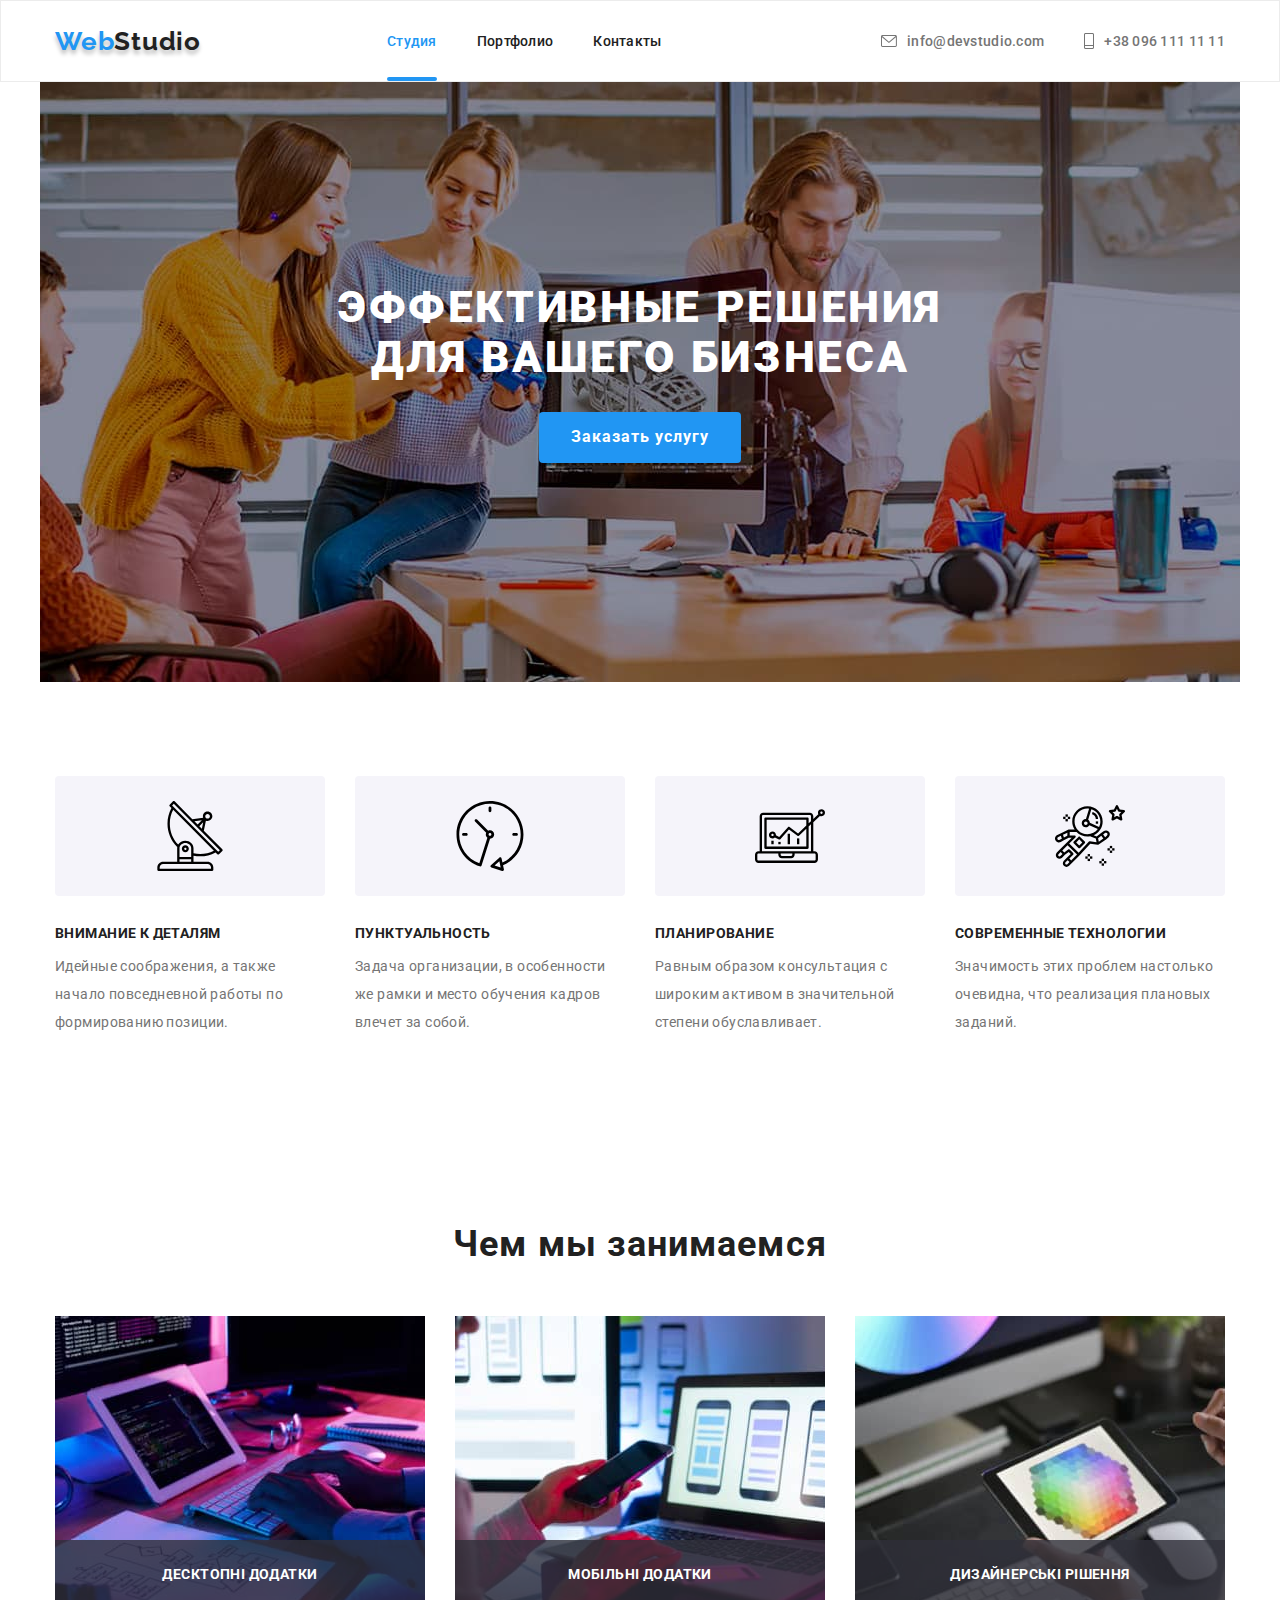
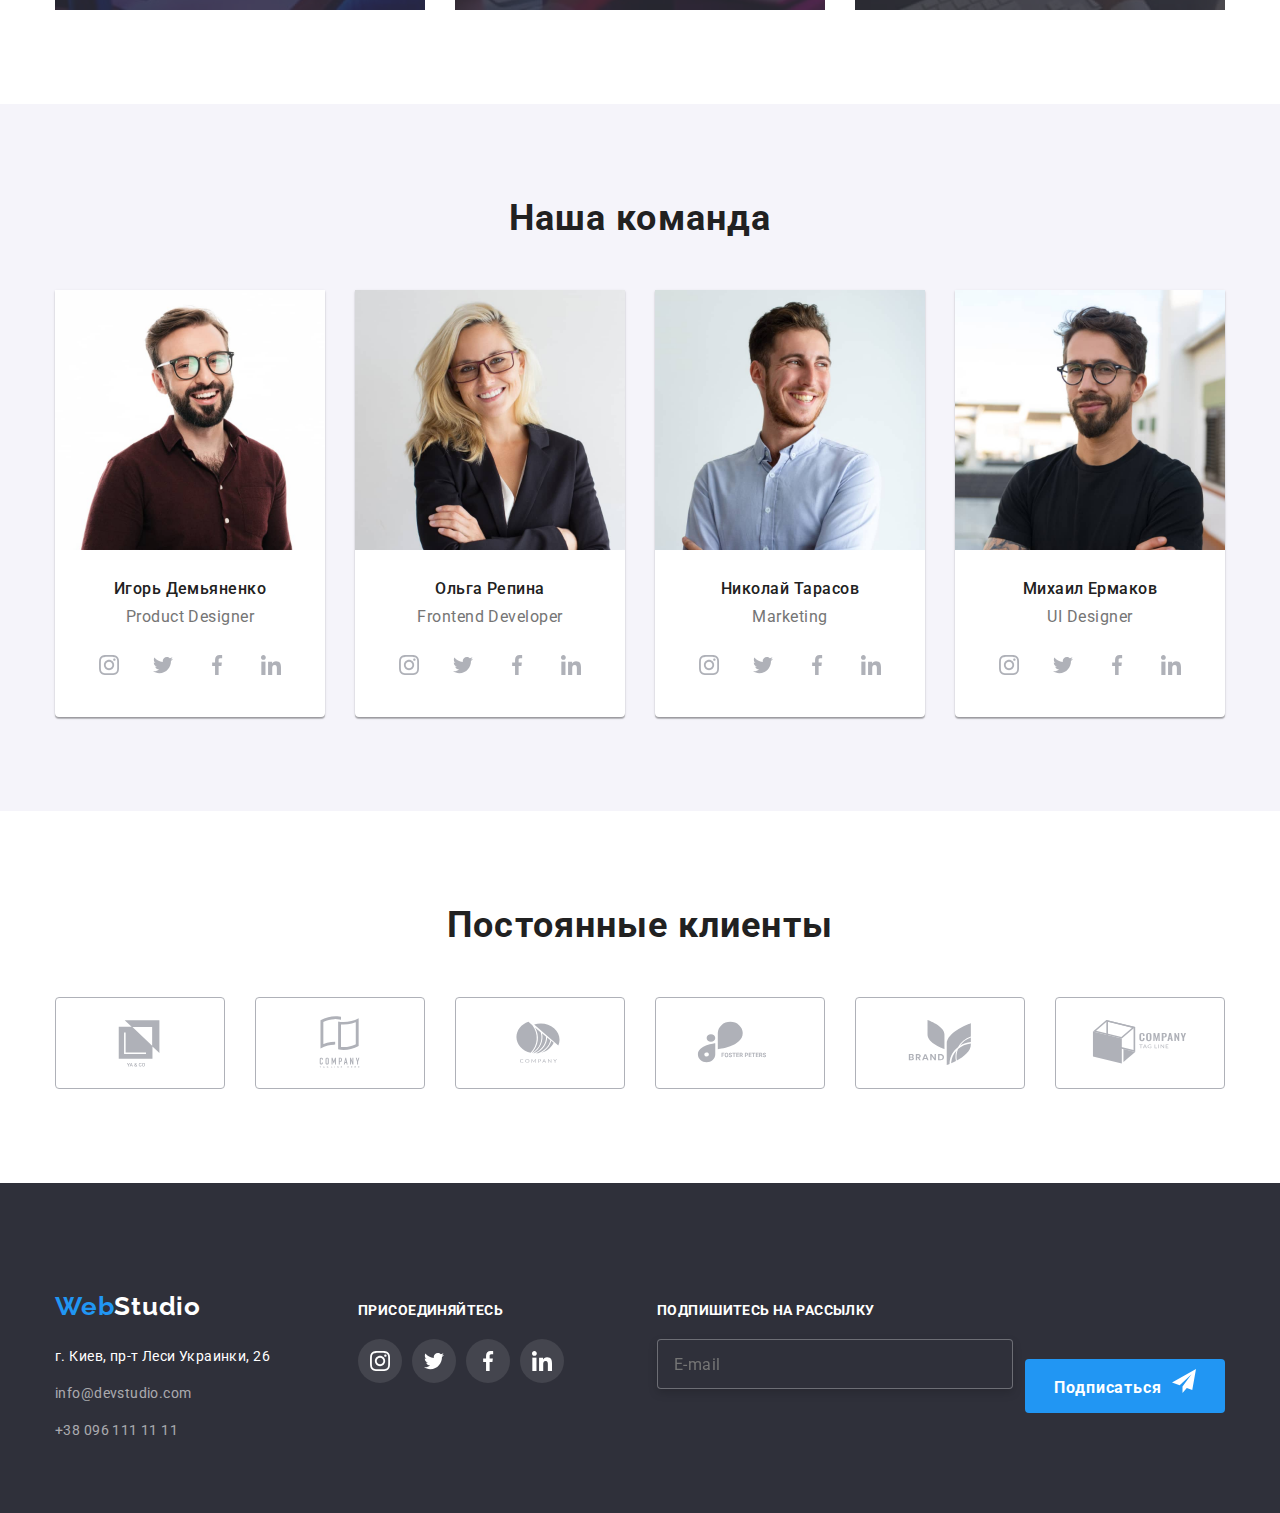
==== commit c2b7fb2b: "2" ====
--- a/index.html
+++ b/index.html
@@ -502,7 +502,9 @@
               <li class="footer__suptitel">
                 <a href="mailto:info@devstudio.com" class="footer__info">info@devstudio.com</a>
               </li>
-              <li><a href="tel:+380961111111" class="footer__info">+38 096 111 11 11</a></li>
+              <li class="footer__suptitel">
+                <a href="tel:+380961111111" class="footer__info">+38 096 111 11 11</a>
+              </li>
             </ul>
           </address>
         </div>
@@ -545,7 +547,7 @@
         <div class="footer__send">
           <p class="footer__sign">Подпишитесь на рассылку</p>
 
-          <form>
+          <form class="footer-form">
             <div class="footer__box">
               <input
                 type="email"
--- a/css/main.min.css
+++ b/css/main.min.css
@@ -1 +1 @@
-:root{--primary-text-color: #212121;--title-text-color: #2196f3;--accent-color: #757575;--primary-white-color: #ffffff}.visually-hidden{position:absolute;white-space:nowrap;width:1px;height:1px;overflow:hidden;border:0;padding:0;clip:rect(0 0 0 0);clip-path:inset(50%);margin:-1px}body{font-family:Roboto,sens-serif;margin:0px}h1,h2,h3,h4,p{margin-top:0;margin-bottom:0}ul,ol{list-style:none;margin-top:0;margin-bottom:0;padding-left:0}button{cursor:pointer}img{display:block;max-width:100%;height:auto}.section{padding-top:94px;padding-bottom:94px}.container{padding-left:15px;padding-right:15px}@media screen and (min-width: 480px){.container{width:480px;margin-left:auto;margin-right:auto}}@media screen and (min-width: 768px){.container{width:768px}}@media screen and (min-width: 1200px){.container{width:1200px}}a{text-decoration:none}.mobile-menu___container{position:relative;padding-left:25px;padding-top:48px;padding-bottom:48px;width:100vw;height:100vh;display:flex;flex-direction:column}.mobile-menu{position:fixed;width:100%;height:100%;max-height:796px;z-index:1000;top:0;left:0;background-color:#fff;box-shadow:0 0 0 100vmax rgba(0,0,0,.5);opacity:0;visibility:hidden;pointer-events:none;transition:opacity 250ms cubic-bezier(0.4, 0, 0.2, 1),visibility 250ms cubic-bezier(0.4, 0, 0.2, 1)}.mobile-menu.is-open{opacity:1;visibility:visible;pointer-events:auto}.mobile-menu__close-btn{position:absolute;top:10px;right:15px;background-color:rgba(0,0,0,0);border:none;padding:0;height:40px;cursor:pointer;color:#212121;transition:color 250ms cubic-bezier(0.4, 0, 0.2, 1)}.mobile-menu__close-btn:hover,.mobile-menu__close-btn:focus{color:var(--title-text-color)}.mobile-menu__close-icon{fill:currentColor}.mobile-menu-nav{margin-bottom:auto}.mobile-menu__item:not(:last-child){margin-bottom:32px}.mobile-menu__item-link{margin-bottom:302px}.mobil-phone{margin-bottom:32px}.mobile-mail{margin-bottom:64px}.mobile-link__menu{font-weight:500;font-size:40px;line-height:1.17;letter-spacing:.02em;color:#000;text-decoration:none;transition:color 250ms cubic-bezier(0.4, 0, 0.2, 1)}.mobile-link__menu:hover,.mobile-link__menu:focus{color:var(--title-text-color)}.mobile-menu-contact{margin-bottom:64px}.mobile-mail:not(:last-child){margin-bottom:32px}.mobile-phone__link{font-weight:500;font-size:34px;line-height:1.17;letter-spacing:.02em;color:#2196f3}.mobile-mail__link{font-weight:500;font-size:24px;line-height:1.16;letter-spacing:.02em;color:#757575}.mobile-social__link{font-weight:500;font-size:18px;line-height:1.22;letter-spacing:.02em;color:#2196f3;margin-right:10px}.mobile-info-link{display:flex;flex-wrap:wrap}.mobile-info-link__item:not(:last-child) .mobile-social__link::after{content:"";width:22px;height:0;border:1px solid rgba(33,33,33,.2);transform:rotate(90deg);margin-left:10px}.mobile-menu-open{background-color:rgba(0,0,0,0);border:none;padding:0}.mobile-menu-open{margin-left:128px;argin-left:auto;background-color:rgba(0,0,0,0);border:none;padding:0;height:40px}@media screen and (min-width: 768px){.mobile-menu-open{display:none}}.header{border:1px solid #ececec}.header__container{display:flex;align-items:center;justify-content:space-between}.logo{margin-right:93px;color:var(--title-text-color);text-shadow:0px 4px 4px rgba(0,0,0,.25);font-family:Raleway,cursive;font-family:"Raleway";font-weight:700;font-size:26px;line-height:1.19;letter-spacing:.03em;padding-top:16px;padding-bottom:16px;text-decoration:none}.logo__label{color:var(--primary-text-color)}@media screen and (min-width: 768px){.logo__label{padding-top:26px;padding-bottom:26px;font-size:26px;line-height:1.19}}@media screen and (min-width: 1200px){.logo__label{padding-top:24px;padding-bottom:25px}}.nav{display:flex;align-items:center}@media screen and (max-width: 767px){.nav{display:none}}@media screen and (min-width: 768px)and (max-width: 1199px){.nav{display:flex;margin-left:87px}}@media screen and (min-width: 1200px){.nav{display:flex;margin-left:93px}}.nav__link::after{content:"";left:0;bottom:-31px;position:absolute;display:block;width:100%;height:4px;border-radius:2px;margin-bottom:-1px;background-color:var(--title-text-color);opacity:0;transition:opacity 250ms cubic-bezier(0.4, 0, 0.2, 1)}.nav__link::after:hover::after,.nav__link::after:focus::after{opacity:1}.nav__link.nav__link__current{color:var(--title-text-color)}.nav__link.nav__link__current.nav__link__current::after{opacity:1}.nav-menu{display:flex;align-items:center}.nav__item:not(:last-child){margin-right:40px}.contacts__link{display:flex;align-items:center}.contacts__item:not(:last-child){margin-right:40px}.nav__link{position:relative;color:var(--primary-text-color);font-weight:500;font-size:14px;line-height:1.15;letter-spacing:.02em;text-decoration:none;transition:color 250ms cubic-bezier(0.4, 0, 0.2, 1)}.nav__link:hover,.nav__link:focus{color:var(--title-text-color)}.contacts{display:flex;align-items:center;margin-left:auto}@media screen and (max-width: 767px){.contacts{display:none}}@media screen and (min-width: 768px)and (max-width: 1199px){.contacts{margin-left:auto;padding-top:21px;padding-bottom:21px}}@media screen and (min-width: 1200px){.contacts{display:flex;margin-left:auto;padding-top:32px;padding-bottom:32px}}@media screen and (min-width: 768px)and (max-width: 1199px){.contact__item:not(:last-child){margin-bottom:10px}}@media screen and (min-width: 1200px){.contact__item:not(:last-child){margin-right:30px}}.contacts__icon,.contacts__icon{order:-1;margin-right:10px;fill:var(--accent-color)}.contacts__link{color:var(--accent-color);font-weight:500;font-size:14px;line-height:1.15;letter-spacing:.02em;text-decoration:none;transition:color 250ms cubic-bezier(0.4, 0, 0.2, 1)}.contacts__link:hover,.contacts__link:focus{color:var(--title-text-color)}.contacts__link:hover .contacts__icon,.contacts__link:focus .contacts__icon{fill:var(--title-text-color)}.contacts__link:hover .contacts__icon,.contacts__link:focus .contacts__icon{fill:var(--title-text-color)}.hero{max-width:1600px;height:600px;text-align:center;margin-left:auto;margin-right:auto;background-color:#c4c4c4;background:linear-gradient(rgba(47, 48, 58, 0.4), rgba(47, 48, 58, 0.4)),url("../img/hero.background.jpg");background-size:cover;background-repeat:no-repeat;background-origin:border-box}@media screen and (min-width: 480px){.hero{width:480px}}@media screen and (min-width: 768px){.hero{width:768px}}@media screen and (min-width: 1200px){.hero{width:1200px}}.hero{min-width:600px;background-image:url("../img/mob.Header.img-min.jpg");background-position:center top;background-repeat:no-repeat}@media screen and (min-device-pixel-ratio: 2)and (max-width: 767px),screen and (min-resolution: 192dpi)and (max-width: 767px),screen and (min-resolution: 2dppx)and (max-width: 767px){.hero{background-image:url("../img/Header2x.mob.img-min.jpg")}}@media screen and (min-width: 768px){.hero{background-image:url("../img/tab.Header.img-min.jpg")}}@media screen and (min-device-pixel-ratio: 2)and (min-width: 768px),screen and (min-resolution: 192dpi)and (min-width: 768px),screen and (min-resolution: 2dppx)and (min-width: 768px){.hero{background-image:url("../img/2x.tab.Header.img-min.jpg")}}@media screen and (min-width: 1200px){.hero{background-image:url("../img/hero.background.jpg")}}@media screen and (min-device-pixel-ratio: 2)and (min-width: 1200px),screen and (min-resolution: 192dpi)and (min-width: 1200px),screen and (min-resolution: 2dppx)and (min-width: 1200px){.hero{background-image:url("../img/2x.comp.hero.min.jpg")}}.hero{padding-top:200px;padding-bottom:200px}.hero__title{margin-bottom:30px;color:var(--primary-white-color);font-weight:900;font-size:44px;line-height:1.14;letter-spacing:.06em;text-transform:uppercase}.button{display:inline-block;padding:5px;text-decoration:none;border-radius:6px}.button{min-width:150px;padding:10px 32px 10px 32px;border-radius:4px;color:var(--primary-white-color);background-color:var(--title-text-color);font-weight:700;font-size:16px;line-height:1.9;letter-spacing:.06em;transition:background-color 250ms cubic-bezier(0.4, 0, 0.2, 1)}.button:hover,.button:focus{background-color:#188ce8}.hero__button{background-color:var(--title-text-color);color:var(--primary-white-color);border:none;text-decoration:none}@media screen and (min-width: 768px)and (max-width: 1199px){.products{display:flex;flex-wrap:wrap}}@media screen and (min-width: 1200px){.products{display:flex}}.products__item{max-width:450px}@media screen and (max-width: 1099px){.products__item:not(:last-child){margin-bottom:30px}}@media screen and (min-width: 768px){.products__item{flex-basis:calc((100% - 30px)/2)}}@media screen and (min-width: 768px)and (max-width: 1199px){.products__item:not(:nth-last-child(2n+1)){margin-right:30px}}@media screen and (min-width: 1200px){.products__item{flex-basis:calc((100% - 90px)/4)}.products__item:not(:last-child){margin-right:30px}}.products__box{margin-bottom:30px;display:flex;justify-content:center;align-items:center;width:100%;height:120px;background-color:#f5f4fa;border-radius:4px}.products__title{margin-bottom:10px;color:var(--primary-text-color);font-weight:700;font-size:14px;line-height:1.14;letter-spacing:.03em;text-transform:uppercase}@media screen and (max-width: 767px){.products__title{text-align:center}}.products__text{color:var(--accent-color);font-size:14px;line-height:2;letter-spacing:.03em}.works{padding-top:0px}.section__title{margin-bottom:50px;color:var(--primary-text-color);font-weight:700;font-size:36px;text-align:center;line-height:1.16;letter-spacing:.03em}.works{display:flex;gap:30px}@media screen and (max-width: 1200px){.section__no-pudding-top{display:none}}.works__box{position:relative}.works__text{display:flex;position:absolute;width:370px;height:70px;color:#fff;font-weight:700;font-size:14px;line-height:1.14;align-items:center;justify-content:center;letter-spacing:.03em;text-transform:uppercase;background-color:rgba(47,48,58,.8);bottom:0}.section__other-background{background-color:#f5f4fa}.section__title{margin-bottom:50px;font-weight:700;font-size:36px;text-align:center;line-height:1.16;letter-spacing:.03em}.team{max-width:100%;height:auto}@media screen and (min-width: 768px){.team{display:flex;flex-wrap:wrap;gap:30px}}.team__item{box-shadow:0px 1px 3px rgba(0,0,0,.12),0px 1px 1px rgba(0,0,0,.14),0px 2px 1px rgba(0,0,0,.2);border-radius:0px 0px 4px 4px;background-color:var(--primary-white-color)}@media screen and (min-width: 768px){.team__item{flex-basis:calc((100% - 30px)/2)}}@media screen and (min-width: 1200px){.team__item{flex-basis:calc((100% - 90px)/4)}}@media screen and (max-width: 768px){.team__item{justify-content:space-between;margin-bottom:30px}}.team__card{padding-top:30px;padding-bottom:30px;text-align:center}.team__title{margin-bottom:10px;color:var(--primary-text-color);font-weight:500;font-size:16px;line-height:1.18;letter-spacing:.03em}.team__text{margin-bottom:16px;color:var(--accent-color);font-size:16px;line-height:1.18;letter-spacing:.03em}.socials{display:flex;justify-content:center;gap:10px}.socials__link{display:flex;justify-content:center;align-items:center;width:44px;height:44px;border-radius:50%;background-color:var(--primary-white-color);transition:background-color 250ms cubic-bezier(0.4, 0, 0.2, 1),fill 250ms cubic-bezier(0.4, 0, 0.2, 1)}.socials__link:hover,.socials__link:focus{background-color:var(--title-text-color)}.socials__icon{fill:#afb1b8;transition:background-color 250ms cubic-bezier(0.4, 0, 0.2, 1),fill 250ms cubic-bezier(0.4, 0, 0.2, 1)}.socials__link:hover .socials__icon,.socials__link:focus .socials__icon{fill:var(--primary-white-color)}.section__title{margin-bottom:50px;color:var(--primary-text-color);font-weight:700;font-size:36px;text-align:center;line-height:1.16;letter-spacing:.03em}.clayens{display:flex;flex-wrap:wrap;gap:30px}.clayens__item{flex-basis:calc((100% - 30px)/2);height:92px}@media screen and (min-width: 768px){.clayens__item{flex-basis:calc((100% - 60px)/3)}}@media screen and (min-width: 1200px){.clayens__item{flex-basis:calc((100% - 150px)/6)}}.clayens__link{display:flex;justify-content:center;align-items:center;width:100%;height:100%;border:1px solid #afb1b8;border-radius:4px;transition:fill 250ms cubic-bezier(0.4, 0, 0.2, 1),border 250ms cubic-bezier(0.4, 0, 0.2, 1)}.clayens__link:hover,.clayens__link:focus{border:1px solid var(--title-text-color);fill:var(--title-text-color)}.clayens__icon{fill:#afb1b8;transition:fill 250ms cubic-bezier(0.4, 0, 0.2, 1),border 250ms cubic-bezier(0.4, 0, 0.2, 1)}.clayens__link:hover .clayens__icon,.clayens__link:focus .clayens__icon{fill:var(--title-text-color)}.footer{padding-top:60px;padding-bottom:60px;background-color:#2f303a}.footer__link{display:flex;justify-content:center;align-items:center;width:44px;height:44px;border-radius:50%;background-color:#44454e;transition:background-color 250ms cubic-bezier(0.4, 0, 0.2, 1),color 250ms cubic-bezier(0.4, 0, 0.2, 1)}.footer__link:hover,.footer__link:focus{background-color:var(--title-text-color)}.footer__link:hover .footer__icon,.footer__link:focus .footer__icon{fill:var(--primary-white-color)}.footer-container{align-items:baseline}@media screen and (max-width: 767px){.footer-container{text-align:center}}@media screen and (min-width: 768px){.footer-container{display:flex;flex-wrap:wrap;justify-content:space-around}}.footer__flex{flex-grow:1}.footer__text{margin-bottom:20px}.footer__logo{color:var(--title-text-color);font-family:Raleway,cursive;font-style:normal;font-weight:700;font-size:26px;line-height:1.2;letter-spacing:.03em;text-decoration:none}.footer__color{color:var(--primary-white-color)}.footer__suptitel{margin-bottom:9px}.footer__adress{color:var(--primary-white-color);font-style:normal;font-size:14px;line-height:2;letter-spacing:.03em;text-decoration:none}.footer__info{color:rgba(255,255,255,.6);font-style:normal;font-size:14px;line-height:2;letter-spacing:.03em;text-decoration:none}.footer__titel{margin-bottom:20px;color:var(--primary-white-color);font-weight:700;font-size:14px;line-height:1.14;letter-spacing:.03em;text-transform:uppercase}.footer__list{display:inline-flex;column-gap:10px}.footer__icon{fill:var(--primary-white-color)}@media screen and (min-width: 768px){.footer__send{margin-left:93px}}.footer__sign{margin-bottom:20px;color:var(--primary-white-color);font-weight:700;font-size:14px;line-height:1.14;letter-spacing:.03em;text-transform:uppercase}@media screen and (min-width: 768px){.footer__box{display:flex}}.footer__mail{margin-right:12px;width:358px;height:50px;border:1px solid rgba(255,255,255,.3);filter:drop-shadow(0px 4px 4px rgba(0, 0, 0, 0.15));border-radius:4px;background:#2f303a}.footer__mail{padding:15px 0px 15px 16px;font-size:16px;line-height:1.25;letter-spacing:.03em;color:rgba(255,255,255,.6)}.footer__submit{display:flex;justify-content:center;align-items:center;min-width:200px;align-self:center;padding:10px 28px 10px 28px;border-radius:4px;color:var(--primary-white-color);background-color:var(--title-text-color);font-weight:700;font-size:16px;line-height:1.9;letter-spacing:.06em;transition:background-color 250ms cubic-bezier(0.4, 0, 0.2, 1)}.footer__submit:hover,.footer__submit:focus{background-color:#188ce8}.footer__submit::after{content:"";display:inline-block;width:24px;height:24px;background-image:url("../img/icon send.svg");margin-left:10px}.footer__button{background-color:var(--title-text-color);color:var(--primary-white-color);border:none;text-decoration:none}.backdrop{position:fixed;top:0;left:0;width:100%;height:100%;z-index:100;background-color:rgba(0,0,0,.5);transition:opacity 250ms cubic-bezier(0.4, 0, 0.2, 1),visibility 250ms cubic-bezier(0.4, 0, 0.2, 1)}.backdrop.is-hidden{opacity:0;visibility:hidden;pointer-events:none}.backdrop.is-hidden .modal{transform:translate(-50%, -50%) scale(0.85);transition:transform 250ms cubic-bezier(0.4, 0, 0.2, 1),visibility 250ms cubic-bezier(0.4, 0, 0.2, 1)}.modal{position:absolute;top:50%;left:50%;transform:translate(-50%, -50%);width:528px;background-color:#fff;transform:translate(-50%, -50%) scale(1);transition:transform 250ms cubic-bezier(0.4, 0, 0.2, 1);padding:40px}.modal__btn{position:absolute;top:10px;right:10px;display:flex;justify-content:center;align-items:center;width:30px;height:30px;border-radius:50%;background-color:rgba(0,0,0,0);border:1px solid #555;padding:0}.modal__btn:hover,.modal__btn:focus{border-color:var(--title-text-color)}.modal .modal__clone{transition:fill 250ms cubic-bezier(0.4, 0, 0.2, 1)}.modal__btn:hover .modal .modal__clone,.modal__btn:focus .modal .modal__clone{fill:var(--title-text-color)}.modal__text{margin-bottom:12px;font-weight:700;font-size:20px;line-height:1.15;text-align:center;letter-spacing:.03em;color:var(--primary-text-color)}.modal__form{display:flex;flex-direction:column}.modal__desc{display:block;font-size:14px;line-height:1.2;margin-bottom:4px;color:var(--accent-color)}.modal__wrapper{display:block;position:relative}.modal__field{margin-bottom:10px}.modal__input{width:100%;height:40px;border:1px solid rgba(33,33,33,.2);border-radius:4px;padding-left:42px;color:var(--primary-text-color);transition:border color 250ms cubic-bezier(0.4, 0, 0.2, 1)}.modal__input:focus{outline:none;border-color:var(--title-text-color)}.modal__input:focus+.modal__icon{fill:var(--title-text-color)}.modal__icon{position:absolute;top:50%;left:15px;transform:translate(0, -50%);display:block;transition:fill 250ms cubic-bezier(0.4, 0, 0.2, 1)}.modal__comment{margin-bottom:20px}.modal__massage{display:block;width:100%;height:120px;border:1px solid rgba(33,33,33,.2);padding:10px 16px;resize:none;border-radius:4px;font-size:12px;line-height:2;letter-spacing:.01em;transition:border-color 250ms cubic-bezier(0.4, 0, 0.2, 1)}.modal__massage:focus{outline:none;border-color:var(--title-text-color)}.modal__massage::placeholder{font-size:14px}.modal__check:checked+.modal__info::before{border-color:var(--title-text-color);background-color:var(--title-text-color);background-image:url("../img/Vector.svg");background-size:contain;background-origin:border-box;background-repeat:no-repeat}.modal__info{margin-bottom:30px;display:flex;align-items:center;justify-content:center;font-size:14px;line-height:2;letter-spacing:.03em;color:var(--accent-color)}.modal__info::before{display:block;width:16px;height:15px;border:2px solid #212121;cursor:pointer;border-radius:2px;margin-right:10px;content:""}.modal__check:focus+.modal__info::before::before{outline:2px solid var(--primary-white-color)}.modal__doc{display:flex;align-items:center;font-size:14px;line-height:2;letter-spacing:.03em;color:var(--title-text-color)}.modal__submit{min-width:150px;align-self:center;padding:10px 52px 10px 52px;border-radius:4px;color:var(--primary-white-color);background-color:var(--title-text-color);font-weight:700;font-size:16px;line-height:1.9;letter-spacing:.06em;transition:background-color 250ms cubic-bezier(0.4, 0, 0.2, 1)}.modal__submit:hover,.modal__submit:focus{background-color:#188ce8}.modal__button{background-color:var(--title-text-color);color:var(--primary-white-color);border:none;text-decoration:none}.main{display:flex;max-width:350px}@media screen and (max-width: 767px){.main{flex-wrap:wrap;margin-bottom:40px}}@media screen and (min-width: 768px)and (max-width: 1199px){.main{min-width:100%;margin-bottom:30px;justify-content:center}}@media screen and (min-width: 1200px){.main{min-width:100%;margin-bottom:48px;justify-content:center}}.main__list:not(:last-child){margin-right:8px}@media screen and (max-width: 767px){.button-list__item:nth-child(-n+3){margin-bottom:15px}}.button__type{padding:6px 22px 6px 22px;color:var(--primary-text-color);background-color:#f5f4fa;font-weight:500;font-size:16px;line-height:1.62;text-align:center;letter-spacing:.03em;text-decoration:none;cursor:pointer;border-radius:6px;transition:color 250ms cubic-bezier(0.4, 0, 0.2, 1),background-color 250ms cubic-bezier(0.4, 0, 0.2, 1),box-shadow 250ms cubic-bezier(0.4, 0, 0.2, 1)}.button__type:hover,.button__type:focus{color:var(--primary-white-color);background-color:var(--title-text-color);box-shadow:0px 3px 1px rgba(0,0,0,.1),0px 1px 2px rgba(0,0,0,.08),0px 2px 2px rgba(0,0,0,.12);border-radius:4px}.main__button{background-color:#f5f4fa;color:var(--primary-text-color);border:none;text-decoration:none}.main__button:hover{border:none;text-decoration:none}.foto{display:block}@media screen and (min-width: 768px){.foto{display:flex;flex-wrap:wrap;justify-content:space-between;row-gap:30px}}@media screen and (max-width: 767px){.info__element:not(:last-child){margin-bottom:30px}}.foto__link{display:block;transition:box-shadow 250ms cubic-bezier(0.4, 0, 0.2, 1)}.foto__link:hover .overlay,.foto__link:focus .overlay{transform:translate(0, 0)}.foto__link:hover,.foto__link:focus{box-shadow:0px 1px 1px rgba(0,0,0,.12),0px 4px 4px rgba(0,0,0,.06),1px 4px 6px rgba(0,0,0,.16)}.foto__link:hover:hover,.foto__link:hover:focus,.foto__link:focus:hover,.foto__link:focus:focus{box-shadow:0px 1px 1px rgba(0,0,0,.12),0px 4px 4px rgba(0,0,0,.06),1px 4px 6px rgba(0,0,0,.16)}@media screen and (min-width: 768px)and (max-width: 1199px){.foto__link:hover,.foto__link:focus{width:354px;display:flex;flex-direction:column;height:100%}}.foto__link{display:flex;flex-direction:column;height:100%;text-decoration:none}@media screen and (min-width: 768px){.info__element{flex-basis:calc((100% - 30px)/2)}}@media screen and (min-width: 1200px){.info__element{flex-basis:calc((100% - 60px)/3)}}.info__wrapper{position:relative;overflow:hidden}.overlay{display:flex;align-items:center;justify-content:center;position:absolute;padding:24px;left:0;top:0;width:100%;height:100%;overflow:hidden;font-size:18px;line-height:1.55;letter-spacing:.03em;color:var(--primary-white-color);background-color:rgba(33,150,243,.9);transform:translate(0, 100%);transition:transform 250ms cubic-bezier(0.4, 0, 0.2, 1),opacity 250ms cubic-bezier(0.4, 0, 0.2, 1)}.info__box{padding:20px 24px 20px 24px;background:#fff;border:1px solid #eee}.info__title{margin-bottom:4px;font-weight:700;font-size:18px;line-height:2;letter-spacing:.06em;color:var(--primary-text-color)}.info__text{font-size:16px;line-height:1.87;letter-spacing:.03em;color:var(--accent-color)}/*# sourceMappingURL=main.min.css.map */+:root{--primary-text-color: #212121;--title-text-color: #2196f3;--accent-color: #757575;--primary-white-color: #ffffff}.visually-hidden{position:absolute;white-space:nowrap;width:1px;height:1px;overflow:hidden;border:0;padding:0;clip:rect(0 0 0 0);clip-path:inset(50%);margin:-1px}body{font-family:Roboto,sens-serif;margin:0px}h1,h2,h3,h4,p{margin-top:0;margin-bottom:0}ul,ol{list-style:none;margin-top:0;margin-bottom:0;padding-left:0}button{cursor:pointer}img{display:block;max-width:100%;height:auto}.section{padding-top:94px;padding-bottom:94px}.container{padding-left:15px;padding-right:15px}@media screen and (min-width: 480px){.container{width:480px;margin-left:auto;margin-right:auto}}@media screen and (min-width: 768px){.container{width:768px}}@media screen and (min-width: 1200px){.container{width:1200px}}a{text-decoration:none}.mobile-menu___container{position:relative;padding-left:25px;padding-top:48px;padding-bottom:48px;width:100vw;height:100vh;display:flex;flex-direction:column}.mobile-menu{position:fixed;width:100%;height:100%;max-height:796px;z-index:1000;top:0;left:0;background-color:#fff;box-shadow:0 0 0 100vmax rgba(0,0,0,.5);opacity:0;visibility:hidden;pointer-events:none;transition:opacity 250ms cubic-bezier(0.4, 0, 0.2, 1),visibility 250ms cubic-bezier(0.4, 0, 0.2, 1)}.mobile-menu.is-open{opacity:1;visibility:visible;pointer-events:auto}.mobile-menu__close-btn{position:absolute;top:10px;right:15px;background-color:rgba(0,0,0,0);border:none;padding:0;height:40px;cursor:pointer;color:#212121;transition:color 250ms cubic-bezier(0.4, 0, 0.2, 1)}.mobile-menu__close-btn:hover,.mobile-menu__close-btn:focus{color:var(--title-text-color)}.mobile-menu__close-icon{fill:currentColor}.mobile-menu-nav{margin-bottom:auto}.mobile-menu__item:not(:last-child){margin-bottom:32px}.mobile-menu__item-link{margin-bottom:302px}.mobil-phone{margin-bottom:32px}.mobile-mail{margin-bottom:64px}.mobile-link__menu{font-weight:500;font-size:40px;line-height:1.17;letter-spacing:.02em;color:#000;text-decoration:none;transition:color 250ms cubic-bezier(0.4, 0, 0.2, 1)}.mobile-link__menu:hover,.mobile-link__menu:focus{color:var(--title-text-color)}.mobile-menu-contact{margin-bottom:64px}.mobile-mail:not(:last-child){margin-bottom:32px}.mobile-phone__link{font-weight:500;font-size:34px;line-height:1.17;letter-spacing:.02em;color:#2196f3}.mobile-mail__link{font-weight:500;font-size:24px;line-height:1.16;letter-spacing:.02em;color:#757575}.mobile-social__link{font-weight:500;font-size:18px;line-height:1.22;letter-spacing:.02em;color:#2196f3;margin-right:10px}.mobile-info-link{display:flex;flex-wrap:wrap}.mobile-info-link__item:not(:last-child) .mobile-social__link::after{content:"";width:22px;height:0;border:1px solid rgba(33,33,33,.2);transform:rotate(90deg);margin-left:10px}.mobile-menu-open{background-color:rgba(0,0,0,0);border:none;padding:0}.mobile-menu-open{margin-left:auto;background-color:rgba(0,0,0,0);border:none;padding:0;height:40px}@media screen and (min-width: 768px){.mobile-menu-open{display:none}}.header{border:1px solid #ececec}.header__container{display:flex;align-items:center;justify-content:space-between}.logo{margin-right:93px;color:var(--title-text-color);text-shadow:0px 4px 4px rgba(0,0,0,.25);font-family:Raleway,cursive;font-family:"Raleway";font-weight:700;font-size:26px;line-height:1.19;letter-spacing:.03em;padding-top:16px;padding-bottom:16px;text-decoration:none}.logo__label{color:var(--primary-text-color)}@media screen and (min-width: 768px){.logo__label{padding-top:26px;padding-bottom:26px;font-size:26px;line-height:1.19}}@media screen and (min-width: 1200px){.logo__label{padding-top:24px;padding-bottom:25px}}.nav{display:flex;align-items:center}@media screen and (max-width: 767px){.nav{display:none}}@media screen and (min-width: 768px)and (max-width: 1199px){.nav{display:flex;margin-left:87px}}@media screen and (min-width: 1200px){.nav{display:flex;margin-left:93px}}.nav__link::after{content:"";left:0;bottom:-31px;position:absolute;display:block;width:100%;height:4px;border-radius:2px;margin-bottom:-1px;background-color:var(--title-text-color);opacity:0;transition:opacity 250ms cubic-bezier(0.4, 0, 0.2, 1)}.nav__link::after:hover::after,.nav__link::after:focus::after{opacity:1}.nav__link.nav__link__current{color:var(--title-text-color)}.nav__link.nav__link__current.nav__link__current::after{opacity:1}.nav-menu{display:flex;align-items:center}.nav__item:not(:last-child){margin-right:40px}.contacts__link{display:flex;align-items:center}.contacts__item:not(:last-child){margin-right:40px}.nav__link{position:relative;color:var(--primary-text-color);font-weight:500;font-size:14px;line-height:1.15;letter-spacing:.02em;text-decoration:none;transition:color 250ms cubic-bezier(0.4, 0, 0.2, 1)}.nav__link:hover,.nav__link:focus{color:var(--title-text-color)}.contacts{display:flex;align-items:center;margin-left:auto}@media screen and (max-width: 767px){.contacts{display:none}}@media screen and (min-width: 768px)and (max-width: 1199px){.contacts{margin-left:auto;padding-top:21px;padding-bottom:21px}}@media screen and (min-width: 1200px){.contacts{display:flex;margin-left:auto;padding-top:32px;padding-bottom:32px}}@media screen and (min-width: 768px)and (max-width: 1199px){.contact__item:not(:last-child){margin-bottom:10px}}@media screen and (min-width: 1200px){.contact__item:not(:last-child){margin-right:30px}}.contacts__icon,.contacts__icon{order:-1;margin-right:10px;fill:var(--accent-color)}.contacts__link{color:var(--accent-color);font-weight:500;font-size:14px;line-height:1.15;letter-spacing:.02em;text-decoration:none;transition:color 250ms cubic-bezier(0.4, 0, 0.2, 1)}.contacts__link:hover,.contacts__link:focus{color:var(--title-text-color)}.contacts__link:hover .contacts__icon,.contacts__link:focus .contacts__icon{fill:var(--title-text-color)}.contacts__link:hover .contacts__icon,.contacts__link:focus .contacts__icon{fill:var(--title-text-color)}.hero{max-width:1600px;height:600px;text-align:center;margin-left:auto;margin-right:auto;background-color:#c4c4c4;background:linear-gradient(rgba(47, 48, 58, 0.4), rgba(47, 48, 58, 0.4)),url("../img/hero.background.jpg");background-size:cover;background-repeat:no-repeat;background-origin:border-box}@media screen and (min-width: 480px){.hero{width:480px}}@media screen and (min-width: 768px){.hero{width:768px}}@media screen and (min-width: 1200px){.hero{width:1200px}}.hero{min-width:600px;background-image:url("../img/mob.Header.img-min.jpg");background-position:center top;background-repeat:no-repeat}@media screen and (min-device-pixel-ratio: 2)and (max-width: 767px),screen and (min-resolution: 192dpi)and (max-width: 767px),screen and (min-resolution: 2dppx)and (max-width: 767px){.hero{background-image:url("../img/Header2x.mob.img-min.jpg")}}@media screen and (min-width: 768px){.hero{background-image:url("../img/tab.Header.img-min.jpg")}}@media screen and (min-device-pixel-ratio: 2)and (min-width: 768px),screen and (min-resolution: 192dpi)and (min-width: 768px),screen and (min-resolution: 2dppx)and (min-width: 768px){.hero{background-image:url("../img/2x.tab.Header.img-min.jpg")}}@media screen and (min-width: 1200px){.hero{background-image:url("../img/hero.background.jpg")}}@media screen and (min-device-pixel-ratio: 2)and (min-width: 1200px),screen and (min-resolution: 192dpi)and (min-width: 1200px),screen and (min-resolution: 2dppx)and (min-width: 1200px){.hero{background-image:url("../img/2x.comp.hero.min.jpg")}}.hero{padding-top:200px;padding-bottom:200px}.hero__title{margin-bottom:30px;color:var(--primary-white-color);font-weight:900;font-size:44px;line-height:1.14;letter-spacing:.06em;text-transform:uppercase}.button{display:inline-block;padding:5px;text-decoration:none;border-radius:6px}.button{min-width:150px;padding:10px 32px 10px 32px;border-radius:4px;color:var(--primary-white-color);background-color:var(--title-text-color);font-weight:700;font-size:16px;line-height:1.9;letter-spacing:.06em;transition:background-color 250ms cubic-bezier(0.4, 0, 0.2, 1)}.button:hover,.button:focus{background-color:#188ce8}.hero__button{background-color:var(--title-text-color);color:var(--primary-white-color);border:none;text-decoration:none}@media screen and (min-width: 768px)and (max-width: 1199px){.products{display:flex;flex-wrap:wrap}}@media screen and (min-width: 1200px){.products{display:flex}}.products__item{max-width:450px}@media screen and (max-width: 1099px){.products__item:not(:last-child){margin-bottom:30px}}@media screen and (min-width: 768px){.products__item{flex-basis:calc((100% - 30px)/2)}}@media screen and (min-width: 768px)and (max-width: 1199px){.products__item:not(:nth-last-child(2n+1)){margin-right:30px}}@media screen and (min-width: 1200px){.products__item{flex-basis:calc((100% - 90px)/4)}.products__item:not(:last-child){margin-right:30px}}.products__box{margin-bottom:30px;display:flex;justify-content:center;align-items:center;width:100%;height:120px;background-color:#f5f4fa;border-radius:4px}.products__title{margin-bottom:10px;color:var(--primary-text-color);font-weight:700;font-size:14px;line-height:1.14;letter-spacing:.03em;text-transform:uppercase}@media screen and (max-width: 767px){.products__title{text-align:center}}.products__text{color:var(--accent-color);font-size:14px;line-height:2;letter-spacing:.03em}.works{padding-top:0px}.section__title{margin-bottom:50px;color:var(--primary-text-color);font-weight:700;font-size:36px;text-align:center;line-height:1.16;letter-spacing:.03em}.works{display:flex;gap:30px}@media screen and (max-width: 1200px){.section__no-pudding-top{display:none}}.works__box{position:relative}.works__text{display:flex;position:absolute;width:370px;height:70px;color:#fff;font-weight:700;font-size:14px;line-height:1.14;align-items:center;justify-content:center;letter-spacing:.03em;text-transform:uppercase;background-color:rgba(47,48,58,.8);bottom:0}.section__other-background{background-color:#f5f4fa}.section__title{margin-bottom:50px;font-weight:700;font-size:36px;text-align:center;line-height:1.16;letter-spacing:.03em}.team{max-width:100%;height:auto}@media screen and (min-width: 768px){.team{display:flex;flex-wrap:wrap;gap:30px}}.team__item{box-shadow:0px 1px 3px rgba(0,0,0,.12),0px 1px 1px rgba(0,0,0,.14),0px 2px 1px rgba(0,0,0,.2);border-radius:0px 0px 4px 4px;background-color:var(--primary-white-color)}@media screen and (min-width: 768px){.team__item{flex-basis:calc((100% - 30px)/2)}}@media screen and (min-width: 1200px){.team__item{flex-basis:calc((100% - 90px)/4)}}@media screen and (max-width: 768px){.team__item{justify-content:space-between;margin-bottom:30px}}.team__card{padding-top:30px;padding-bottom:30px;text-align:center}.team__title{margin-bottom:10px;color:var(--primary-text-color);font-weight:500;font-size:16px;line-height:1.18;letter-spacing:.03em}.team__text{margin-bottom:16px;color:var(--accent-color);font-size:16px;line-height:1.18;letter-spacing:.03em}.socials{display:flex;justify-content:center;gap:10px}.socials__link{display:flex;justify-content:center;align-items:center;width:44px;height:44px;border-radius:50%;background-color:var(--primary-white-color);transition:background-color 250ms cubic-bezier(0.4, 0, 0.2, 1),fill 250ms cubic-bezier(0.4, 0, 0.2, 1)}.socials__link:hover,.socials__link:focus{background-color:var(--title-text-color)}.socials__icon{fill:#afb1b8;transition:background-color 250ms cubic-bezier(0.4, 0, 0.2, 1),fill 250ms cubic-bezier(0.4, 0, 0.2, 1)}.socials__link:hover .socials__icon,.socials__link:focus .socials__icon{fill:var(--primary-white-color)}.section__title{margin-bottom:50px;color:var(--primary-text-color);font-weight:700;font-size:36px;text-align:center;line-height:1.16;letter-spacing:.03em}.clayens{display:flex;flex-wrap:wrap;gap:30px}.clayens__item{flex-basis:calc((100% - 30px)/2);height:92px}@media screen and (min-width: 768px){.clayens__item{flex-basis:calc((100% - 60px)/3)}}@media screen and (min-width: 1200px){.clayens__item{flex-basis:calc((100% - 150px)/6)}}.clayens__link{display:flex;justify-content:center;align-items:center;width:100%;height:100%;border:1px solid #afb1b8;border-radius:4px;transition:fill 250ms cubic-bezier(0.4, 0, 0.2, 1),border 250ms cubic-bezier(0.4, 0, 0.2, 1)}.clayens__link:hover,.clayens__link:focus{border:1px solid var(--title-text-color);fill:var(--title-text-color)}.clayens__icon{fill:#afb1b8;transition:fill 250ms cubic-bezier(0.4, 0, 0.2, 1),border 250ms cubic-bezier(0.4, 0, 0.2, 1)}.clayens__link:hover .clayens__icon,.clayens__link:focus .clayens__icon{fill:var(--title-text-color)}.footer{padding-top:60px;padding-bottom:60px;background-color:#2f303a}.footer__link{display:flex;justify-content:center;align-items:center;width:44px;height:44px;border-radius:50%;background-color:#44454e;transition:background-color 250ms cubic-bezier(0.4, 0, 0.2, 1),color 250ms cubic-bezier(0.4, 0, 0.2, 1)}.footer__link:hover,.footer__link:focus{background-color:var(--title-text-color)}.footer__link:hover .footer__icon,.footer__link:focus .footer__icon{fill:var(--primary-white-color)}.footer-container{align-items:baseline}@media screen and (max-width: 767px){.footer-container{text-align:center}}@media screen and (min-width: 768px){.footer-container{display:flex;flex-wrap:wrap;justify-content:space-around}}.footer__flex{flex-grow:1}.footer__text{margin-bottom:20px}.footer__logo{color:var(--title-text-color);font-family:Raleway,cursive;font-style:normal;font-weight:700;font-size:26px;line-height:1.2;letter-spacing:.03em;text-decoration:none}.footer__color{color:var(--primary-white-color)}.footer__suptitel{margin-bottom:9px}@media screen and (min-width: 1200px){.footer__suptitel{margin-top:9px}}@media screen and (max-width: 767px){.footer-form{display:block}}@media screen and (min-width: 768px)and (max-width: 1199px){.footer-form{display:flex;flex-direction:column;flex-wrap:wrap;align-items:center}}.footer__adress{color:var(--primary-white-color);font-style:normal;font-size:14px;line-height:2;letter-spacing:.03em;text-decoration:none}.footer__info{color:rgba(255,255,255,.6);font-style:normal;font-size:14px;line-height:2;letter-spacing:.03em;text-decoration:none}.footer__titel{margin-bottom:20px;color:var(--primary-white-color);font-weight:700;font-size:14px;line-height:1.14;letter-spacing:.03em;text-transform:uppercase}.footer__list{display:inline-flex;column-gap:10px}.footer__icon{fill:var(--primary-white-color)}@media screen and (min-width: 768px){.footer__send{margin-left:93px}}.footer__sign{margin-top:60px;margin-bottom:20px;color:var(--primary-white-color);font-weight:700;font-size:14px;line-height:1.14;letter-spacing:.03em;text-transform:uppercase}@media screen and (min-width: 768px){.footer__box{display:flex}}.footer__mail{margin-right:12px;width:356px;height:50px;border:1px solid rgba(255,255,255,.3);filter:drop-shadow(0px 4px 4px rgba(0, 0, 0, 0.15));border-radius:4px;background:#2f303a}.footer__mail{padding:15px 0px 15px 16px;font-size:16px;line-height:1.25;letter-spacing:.03em;color:rgba(255,255,255,.6)}.footer__submit{margin-top:20px;justify-content:center;align-items:center;min-width:200px;align-self:center;padding:10px 28px 10px 28px;border-radius:4px;color:var(--primary-white-color);background-color:var(--title-text-color);font-weight:700;font-size:16px;line-height:1.9;letter-spacing:.06em;transition:background-color 250ms cubic-bezier(0.4, 0, 0.2, 1)}.footer__submit:hover,.footer__submit:focus{background-color:#188ce8}.footer__submit::after{content:"";display:inline-block;width:24px;height:24px;background-image:url("../img/icon send.svg");margin-left:10px}.footer__button{background-color:var(--title-text-color);color:var(--primary-white-color);border:none;text-decoration:none}.backdrop{position:fixed;top:0;left:0;width:100%;height:100%;z-index:100;background-color:rgba(0,0,0,.5);transition:opacity 250ms cubic-bezier(0.4, 0, 0.2, 1),visibility 250ms cubic-bezier(0.4, 0, 0.2, 1)}.backdrop.is-hidden{opacity:0;visibility:hidden;pointer-events:none}.backdrop.is-hidden .modal{transform:translate(-50%, -50%) scale(0.85);transition:transform 250ms cubic-bezier(0.4, 0, 0.2, 1),visibility 250ms cubic-bezier(0.4, 0, 0.2, 1)}.modal{position:absolute;top:50%;left:50%;transform:translate(-50%, -50%);width:528px;background-color:#fff;transform:translate(-50%, -50%) scale(1);transition:transform 250ms cubic-bezier(0.4, 0, 0.2, 1);padding:40px}.modal__btn{position:absolute;top:10px;right:10px;display:flex;justify-content:center;align-items:center;width:30px;height:30px;border-radius:50%;background-color:rgba(0,0,0,0);border:1px solid #555;padding:0}.modal__btn:hover,.modal__btn:focus{border-color:var(--title-text-color)}.modal .modal__clone{transition:fill 250ms cubic-bezier(0.4, 0, 0.2, 1)}.modal__btn:hover .modal .modal__clone,.modal__btn:focus .modal .modal__clone{fill:var(--title-text-color)}.modal__text{margin-bottom:12px;font-weight:700;font-size:20px;line-height:1.15;text-align:center;letter-spacing:.03em;color:var(--primary-text-color)}.modal__form{display:flex;flex-direction:column}.modal__desc{display:block;font-size:14px;line-height:1.2;margin-bottom:4px;color:var(--accent-color)}.modal__wrapper{display:block;position:relative}.modal__field{margin-bottom:10px}.modal__input{width:100%;height:40px;border:1px solid rgba(33,33,33,.2);border-radius:4px;padding-left:42px;color:var(--primary-text-color);transition:border color 250ms cubic-bezier(0.4, 0, 0.2, 1)}.modal__input:focus{outline:none;border-color:var(--title-text-color)}.modal__input:focus+.modal__icon{fill:var(--title-text-color)}.modal__icon{position:absolute;top:50%;left:15px;transform:translate(0, -50%);display:block;transition:fill 250ms cubic-bezier(0.4, 0, 0.2, 1)}.modal__comment{margin-bottom:20px}.modal__massage{display:block;width:100%;height:120px;border:1px solid rgba(33,33,33,.2);padding:10px 16px;resize:none;border-radius:4px;font-size:12px;line-height:2;letter-spacing:.01em;transition:border-color 250ms cubic-bezier(0.4, 0, 0.2, 1)}.modal__massage:focus{outline:none;border-color:var(--title-text-color)}.modal__massage::placeholder{font-size:14px}.modal__check:checked+.modal__info::before{border-color:var(--title-text-color);background-color:var(--title-text-color);background-image:url("../img/Vector.svg");background-size:contain;background-origin:border-box;background-repeat:no-repeat}.modal__info{margin-bottom:30px;display:flex;align-items:center;justify-content:center;font-size:14px;line-height:2;letter-spacing:.03em;color:var(--accent-color)}.modal__info::before{display:block;width:16px;height:15px;border:2px solid #212121;cursor:pointer;border-radius:2px;margin-right:10px;content:""}.modal__check:focus+.modal__info::before::before{outline:2px solid var(--primary-white-color)}.modal__doc{display:flex;align-items:center;font-size:14px;line-height:2;letter-spacing:.03em;color:var(--title-text-color)}.modal__submit{min-width:150px;align-self:center;padding:10px 52px 10px 52px;border-radius:4px;color:var(--primary-white-color);background-color:var(--title-text-color);font-weight:700;font-size:16px;line-height:1.9;letter-spacing:.06em;transition:background-color 250ms cubic-bezier(0.4, 0, 0.2, 1)}.modal__submit:hover,.modal__submit:focus{background-color:#188ce8}.modal__button{background-color:var(--title-text-color);color:var(--primary-white-color);border:none;text-decoration:none}.main{display:flex;max-width:350px}@media screen and (max-width: 767px){.main{flex-wrap:wrap;margin-bottom:40px}}@media screen and (min-width: 768px)and (max-width: 1199px){.main{min-width:100%;margin-bottom:30px;justify-content:center}}@media screen and (min-width: 1200px){.main{min-width:100%;margin-bottom:48px;justify-content:center}}.main__list:not(:last-child){margin-right:8px}@media screen and (max-width: 767px){.button-list__item:nth-child(-n+3){margin-bottom:15px}}.button__type{padding:6px 22px 6px 22px;color:var(--primary-text-color);background-color:#f5f4fa;font-weight:500;font-size:16px;line-height:1.62;text-align:center;letter-spacing:.03em;text-decoration:none;cursor:pointer;border-radius:6px;transition:color 250ms cubic-bezier(0.4, 0, 0.2, 1),background-color 250ms cubic-bezier(0.4, 0, 0.2, 1),box-shadow 250ms cubic-bezier(0.4, 0, 0.2, 1)}.button__type:hover,.button__type:focus{color:var(--primary-white-color);background-color:var(--title-text-color);box-shadow:0px 3px 1px rgba(0,0,0,.1),0px 1px 2px rgba(0,0,0,.08),0px 2px 2px rgba(0,0,0,.12);border-radius:4px}.main__button{background-color:#f5f4fa;color:var(--primary-text-color);border:none;text-decoration:none}.main__button:hover{border:none;text-decoration:none}.foto{display:block}@media screen and (min-width: 768px){.foto{display:flex;flex-wrap:wrap;justify-content:space-between;row-gap:30px}}@media screen and (max-width: 767px){.info__element:not(:last-child){margin-bottom:30px}}.foto__link{display:block;transition:box-shadow 250ms cubic-bezier(0.4, 0, 0.2, 1)}.foto__link:hover .overlay,.foto__link:focus .overlay{transform:translate(0, 0)}.foto__link:hover,.foto__link:focus{box-shadow:0px 1px 1px rgba(0,0,0,.12),0px 4px 4px rgba(0,0,0,.06),1px 4px 6px rgba(0,0,0,.16)}.foto__link:hover:hover,.foto__link:hover:focus,.foto__link:focus:hover,.foto__link:focus:focus{box-shadow:0px 1px 1px rgba(0,0,0,.12),0px 4px 4px rgba(0,0,0,.06),1px 4px 6px rgba(0,0,0,.16)}@media screen and (min-width: 768px)and (max-width: 1199px){.foto__link:hover,.foto__link:focus{width:354px;display:flex;flex-direction:column;height:100%}}.foto__link{display:flex;flex-direction:column;height:100%;text-decoration:none}@media screen and (min-width: 768px){.info__element{flex-basis:calc((100% - 30px)/2)}}@media screen and (min-width: 1200px){.info__element{flex-basis:calc((100% - 60px)/3)}}.info__wrapper{position:relative;overflow:hidden}.overlay{display:flex;align-items:center;justify-content:center;position:absolute;padding:24px;left:0;top:0;width:100%;height:100%;overflow:hidden;font-size:18px;line-height:1.55;letter-spacing:.03em;color:var(--primary-white-color);background-color:rgba(33,150,243,.9);transform:translate(0, 100%);transition:transform 250ms cubic-bezier(0.4, 0, 0.2, 1),opacity 250ms cubic-bezier(0.4, 0, 0.2, 1)}.info__box{padding:20px 24px 20px 24px;background:#fff;border:1px solid #eee}.info__title{margin-bottom:4px;font-weight:700;font-size:18px;line-height:2;letter-spacing:.06em;color:var(--primary-text-color)}.info__text{font-size:16px;line-height:1.87;letter-spacing:.03em;color:var(--accent-color)}/*# sourceMappingURL=main.min.css.map */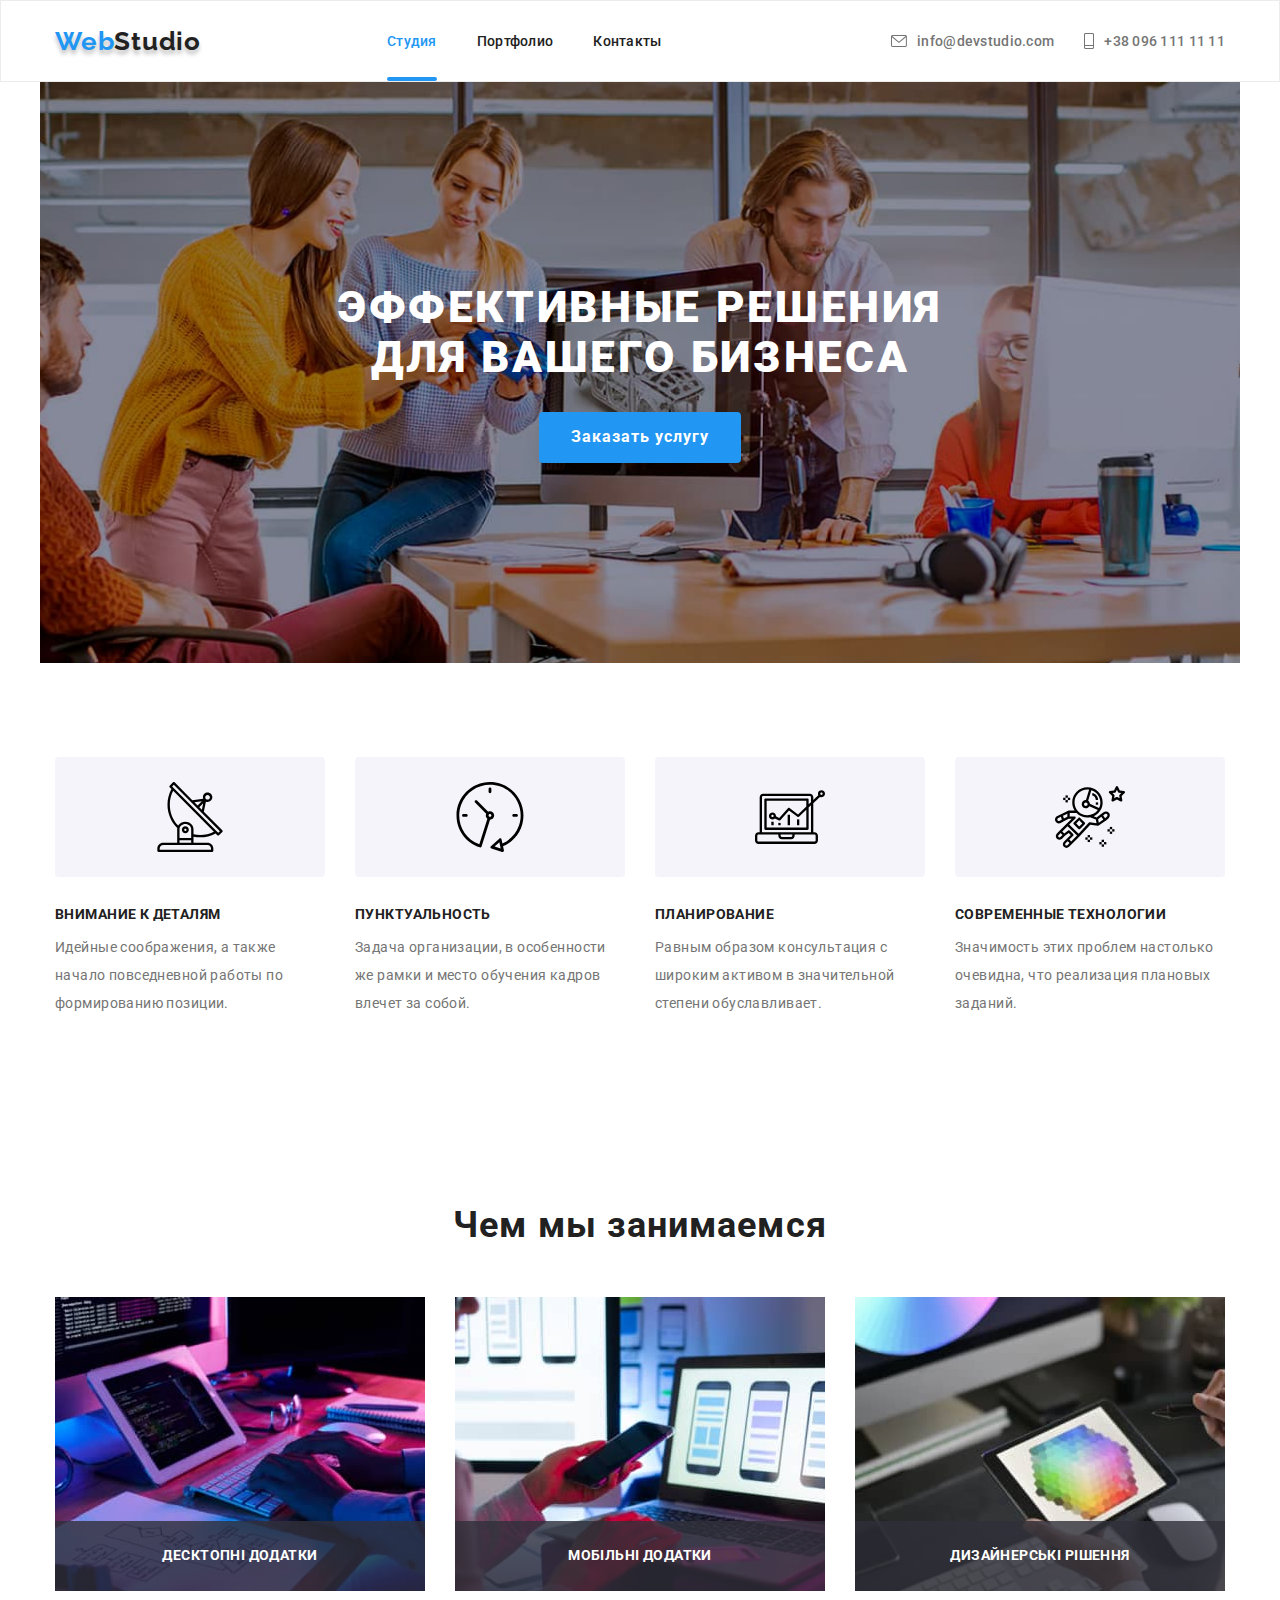
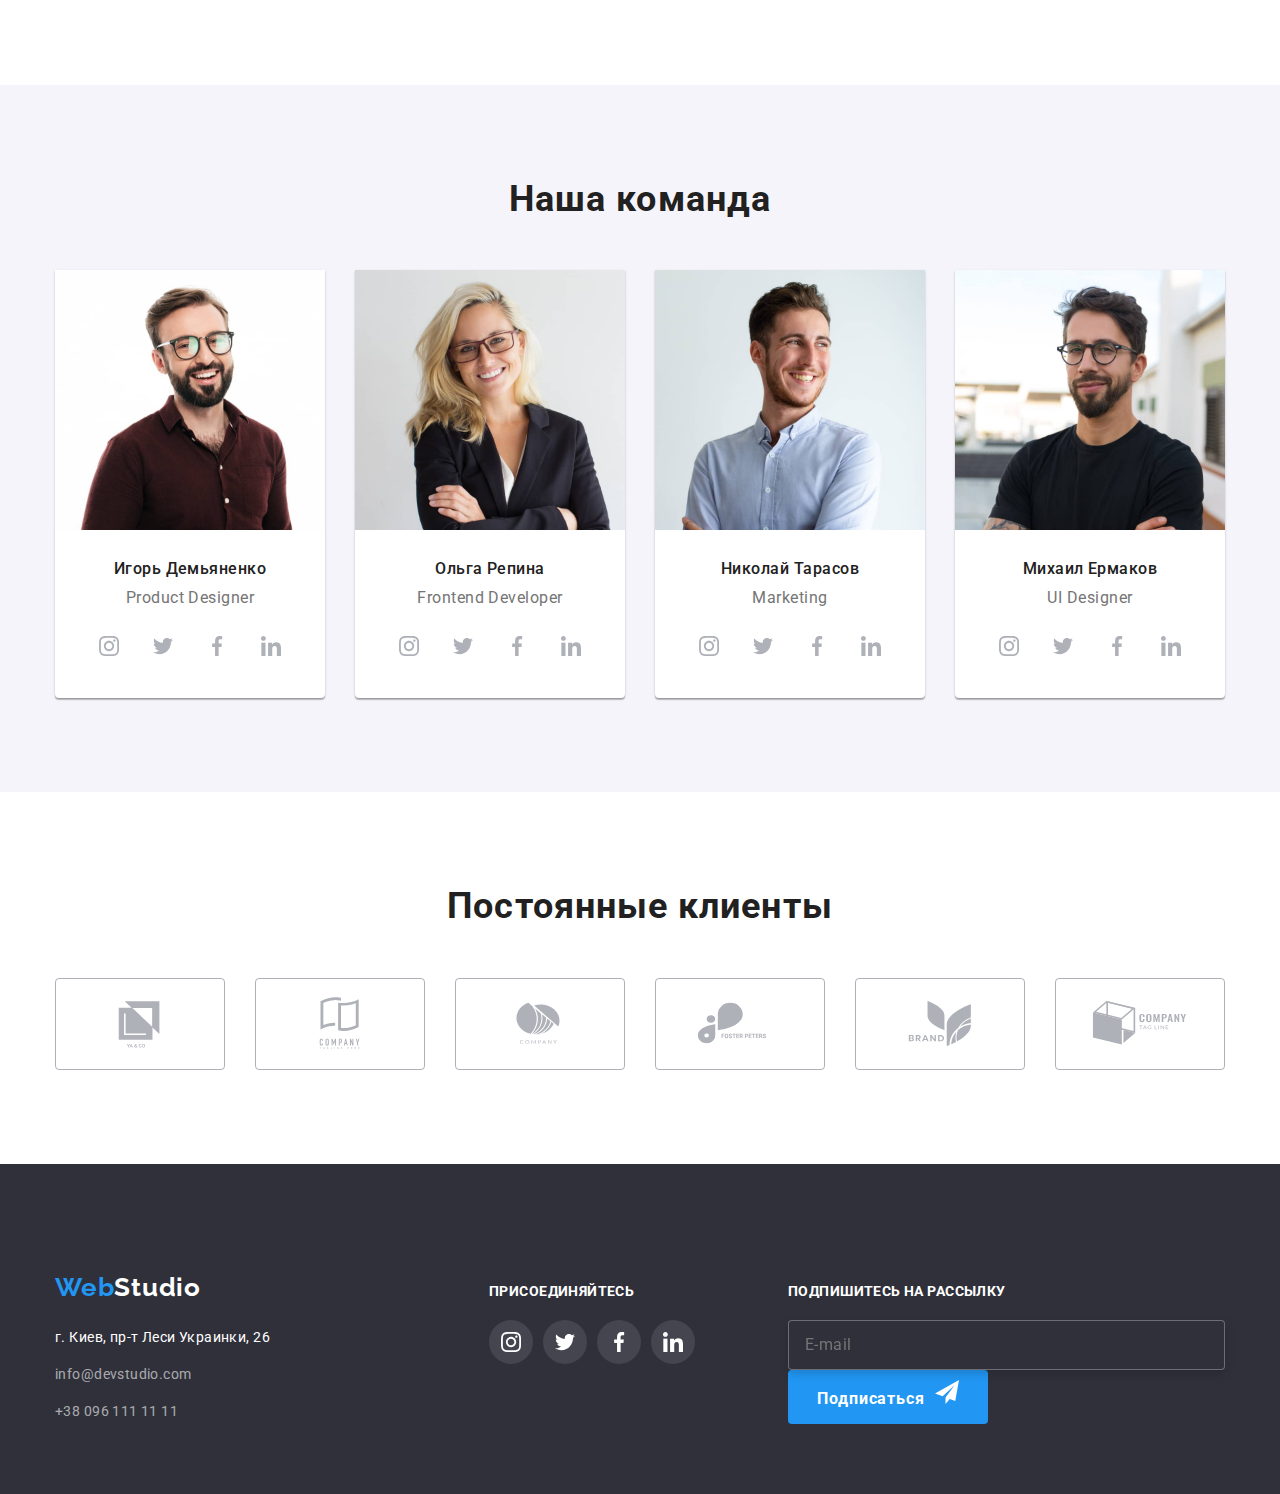
==== commit 639686c2: "5" ====
--- a/index.html
+++ b/index.html
@@ -545,9 +545,9 @@
           </ul>
         </div>
         <div class="footer__send">
-          <p class="footer__sign">Подпишитесь на рассылку</p>
-
           <form class="footer-form">
+            <p class="footer__sign">Подпишитесь на рассылку</p>
+
             <div class="footer__box">
               <input
                 type="email"
--- a/css/main.min.css
+++ b/css/main.min.css
@@ -1 +1 @@
-:root{--primary-text-color: #212121;--title-text-color: #2196f3;--accent-color: #757575;--primary-white-color: #ffffff}.visually-hidden{position:absolute;white-space:nowrap;width:1px;height:1px;overflow:hidden;border:0;padding:0;clip:rect(0 0 0 0);clip-path:inset(50%);margin:-1px}body{font-family:Roboto,sens-serif;margin:0px}h1,h2,h3,h4,p{margin-top:0;margin-bottom:0}ul,ol{list-style:none;margin-top:0;margin-bottom:0;padding-left:0}button{cursor:pointer}img{display:block;max-width:100%;height:auto}.section{padding-top:94px;padding-bottom:94px}.container{padding-left:15px;padding-right:15px}@media screen and (min-width: 480px){.container{width:480px;margin-left:auto;margin-right:auto}}@media screen and (min-width: 768px){.container{width:768px}}@media screen and (min-width: 1200px){.container{width:1200px}}a{text-decoration:none}.mobile-menu___container{position:relative;padding-left:25px;padding-top:48px;padding-bottom:48px;width:100vw;height:100vh;display:flex;flex-direction:column}.mobile-menu{position:fixed;width:100%;height:100%;max-height:796px;z-index:1000;top:0;left:0;background-color:#fff;box-shadow:0 0 0 100vmax rgba(0,0,0,.5);opacity:0;visibility:hidden;pointer-events:none;transition:opacity 250ms cubic-bezier(0.4, 0, 0.2, 1),visibility 250ms cubic-bezier(0.4, 0, 0.2, 1)}.mobile-menu.is-open{opacity:1;visibility:visible;pointer-events:auto}.mobile-menu__close-btn{position:absolute;top:10px;right:15px;background-color:rgba(0,0,0,0);border:none;padding:0;height:40px;cursor:pointer;color:#212121;transition:color 250ms cubic-bezier(0.4, 0, 0.2, 1)}.mobile-menu__close-btn:hover,.mobile-menu__close-btn:focus{color:var(--title-text-color)}.mobile-menu__close-icon{fill:currentColor}.mobile-menu-nav{margin-bottom:auto}.mobile-menu__item:not(:last-child){margin-bottom:32px}.mobile-menu__item-link{margin-bottom:302px}.mobil-phone{margin-bottom:32px}.mobile-mail{margin-bottom:64px}.mobile-link__menu{font-weight:500;font-size:40px;line-height:1.17;letter-spacing:.02em;color:#000;text-decoration:none;transition:color 250ms cubic-bezier(0.4, 0, 0.2, 1)}.mobile-link__menu:hover,.mobile-link__menu:focus{color:var(--title-text-color)}.mobile-menu-contact{margin-bottom:64px}.mobile-mail:not(:last-child){margin-bottom:32px}.mobile-phone__link{font-weight:500;font-size:34px;line-height:1.17;letter-spacing:.02em;color:#2196f3}.mobile-mail__link{font-weight:500;font-size:24px;line-height:1.16;letter-spacing:.02em;color:#757575}.mobile-social__link{font-weight:500;font-size:18px;line-height:1.22;letter-spacing:.02em;color:#2196f3;margin-right:10px}.mobile-info-link{display:flex;flex-wrap:wrap}.mobile-info-link__item:not(:last-child) .mobile-social__link::after{content:"";width:22px;height:0;border:1px solid rgba(33,33,33,.2);transform:rotate(90deg);margin-left:10px}.mobile-menu-open{background-color:rgba(0,0,0,0);border:none;padding:0}.mobile-menu-open{margin-left:auto;background-color:rgba(0,0,0,0);border:none;padding:0;height:40px}@media screen and (min-width: 768px){.mobile-menu-open{display:none}}.header{border:1px solid #ececec}.header__container{display:flex;align-items:center;justify-content:space-between}.logo{margin-right:93px;color:var(--title-text-color);text-shadow:0px 4px 4px rgba(0,0,0,.25);font-family:Raleway,cursive;font-family:"Raleway";font-weight:700;font-size:26px;line-height:1.19;letter-spacing:.03em;padding-top:16px;padding-bottom:16px;text-decoration:none}.logo__label{color:var(--primary-text-color)}@media screen and (min-width: 768px){.logo__label{padding-top:26px;padding-bottom:26px;font-size:26px;line-height:1.19}}@media screen and (min-width: 1200px){.logo__label{padding-top:24px;padding-bottom:25px}}.nav{display:flex;align-items:center}@media screen and (max-width: 767px){.nav{display:none}}@media screen and (min-width: 768px)and (max-width: 1199px){.nav{display:flex;margin-left:87px}}@media screen and (min-width: 1200px){.nav{display:flex;margin-left:93px}}.nav__link::after{content:"";left:0;bottom:-31px;position:absolute;display:block;width:100%;height:4px;border-radius:2px;margin-bottom:-1px;background-color:var(--title-text-color);opacity:0;transition:opacity 250ms cubic-bezier(0.4, 0, 0.2, 1)}.nav__link::after:hover::after,.nav__link::after:focus::after{opacity:1}.nav__link.nav__link__current{color:var(--title-text-color)}.nav__link.nav__link__current.nav__link__current::after{opacity:1}.nav-menu{display:flex;align-items:center}.nav__item:not(:last-child){margin-right:40px}.contacts__link{display:flex;align-items:center}.contacts__item:not(:last-child){margin-right:40px}.nav__link{position:relative;color:var(--primary-text-color);font-weight:500;font-size:14px;line-height:1.15;letter-spacing:.02em;text-decoration:none;transition:color 250ms cubic-bezier(0.4, 0, 0.2, 1)}.nav__link:hover,.nav__link:focus{color:var(--title-text-color)}.contacts{display:flex;align-items:center;margin-left:auto}@media screen and (max-width: 767px){.contacts{display:none}}@media screen and (min-width: 768px)and (max-width: 1199px){.contacts{margin-left:auto;padding-top:21px;padding-bottom:21px}}@media screen and (min-width: 1200px){.contacts{display:flex;margin-left:auto;padding-top:32px;padding-bottom:32px}}@media screen and (min-width: 768px)and (max-width: 1199px){.contact__item:not(:last-child){margin-bottom:10px}}@media screen and (min-width: 1200px){.contact__item:not(:last-child){margin-right:30px}}.contacts__icon,.contacts__icon{order:-1;margin-right:10px;fill:var(--accent-color)}.contacts__link{color:var(--accent-color);font-weight:500;font-size:14px;line-height:1.15;letter-spacing:.02em;text-decoration:none;transition:color 250ms cubic-bezier(0.4, 0, 0.2, 1)}.contacts__link:hover,.contacts__link:focus{color:var(--title-text-color)}.contacts__link:hover .contacts__icon,.contacts__link:focus .contacts__icon{fill:var(--title-text-color)}.contacts__link:hover .contacts__icon,.contacts__link:focus .contacts__icon{fill:var(--title-text-color)}.hero{max-width:1600px;height:600px;text-align:center;margin-left:auto;margin-right:auto;background-color:#c4c4c4;background:linear-gradient(rgba(47, 48, 58, 0.4), rgba(47, 48, 58, 0.4)),url("../img/hero.background.jpg");background-size:cover;background-repeat:no-repeat;background-origin:border-box}@media screen and (min-width: 480px){.hero{width:480px}}@media screen and (min-width: 768px){.hero{width:768px}}@media screen and (min-width: 1200px){.hero{width:1200px}}.hero{min-width:600px;background-image:url("../img/mob.Header.img-min.jpg");background-position:center top;background-repeat:no-repeat}@media screen and (min-device-pixel-ratio: 2)and (max-width: 767px),screen and (min-resolution: 192dpi)and (max-width: 767px),screen and (min-resolution: 2dppx)and (max-width: 767px){.hero{background-image:url("../img/Header2x.mob.img-min.jpg")}}@media screen and (min-width: 768px){.hero{background-image:url("../img/tab.Header.img-min.jpg")}}@media screen and (min-device-pixel-ratio: 2)and (min-width: 768px),screen and (min-resolution: 192dpi)and (min-width: 768px),screen and (min-resolution: 2dppx)and (min-width: 768px){.hero{background-image:url("../img/2x.tab.Header.img-min.jpg")}}@media screen and (min-width: 1200px){.hero{background-image:url("../img/hero.background.jpg")}}@media screen and (min-device-pixel-ratio: 2)and (min-width: 1200px),screen and (min-resolution: 192dpi)and (min-width: 1200px),screen and (min-resolution: 2dppx)and (min-width: 1200px){.hero{background-image:url("../img/2x.comp.hero.min.jpg")}}.hero{padding-top:200px;padding-bottom:200px}.hero__title{margin-bottom:30px;color:var(--primary-white-color);font-weight:900;font-size:44px;line-height:1.14;letter-spacing:.06em;text-transform:uppercase}.button{display:inline-block;padding:5px;text-decoration:none;border-radius:6px}.button{min-width:150px;padding:10px 32px 10px 32px;border-radius:4px;color:var(--primary-white-color);background-color:var(--title-text-color);font-weight:700;font-size:16px;line-height:1.9;letter-spacing:.06em;transition:background-color 250ms cubic-bezier(0.4, 0, 0.2, 1)}.button:hover,.button:focus{background-color:#188ce8}.hero__button{background-color:var(--title-text-color);color:var(--primary-white-color);border:none;text-decoration:none}@media screen and (min-width: 768px)and (max-width: 1199px){.products{display:flex;flex-wrap:wrap}}@media screen and (min-width: 1200px){.products{display:flex}}.products__item{max-width:450px}@media screen and (max-width: 1099px){.products__item:not(:last-child){margin-bottom:30px}}@media screen and (min-width: 768px){.products__item{flex-basis:calc((100% - 30px)/2)}}@media screen and (min-width: 768px)and (max-width: 1199px){.products__item:not(:nth-last-child(2n+1)){margin-right:30px}}@media screen and (min-width: 1200px){.products__item{flex-basis:calc((100% - 90px)/4)}.products__item:not(:last-child){margin-right:30px}}.products__box{margin-bottom:30px;display:flex;justify-content:center;align-items:center;width:100%;height:120px;background-color:#f5f4fa;border-radius:4px}.products__title{margin-bottom:10px;color:var(--primary-text-color);font-weight:700;font-size:14px;line-height:1.14;letter-spacing:.03em;text-transform:uppercase}@media screen and (max-width: 767px){.products__title{text-align:center}}.products__text{color:var(--accent-color);font-size:14px;line-height:2;letter-spacing:.03em}.works{padding-top:0px}.section__title{margin-bottom:50px;color:var(--primary-text-color);font-weight:700;font-size:36px;text-align:center;line-height:1.16;letter-spacing:.03em}.works{display:flex;gap:30px}@media screen and (max-width: 1200px){.section__no-pudding-top{display:none}}.works__box{position:relative}.works__text{display:flex;position:absolute;width:370px;height:70px;color:#fff;font-weight:700;font-size:14px;line-height:1.14;align-items:center;justify-content:center;letter-spacing:.03em;text-transform:uppercase;background-color:rgba(47,48,58,.8);bottom:0}.section__other-background{background-color:#f5f4fa}.section__title{margin-bottom:50px;font-weight:700;font-size:36px;text-align:center;line-height:1.16;letter-spacing:.03em}.team{max-width:100%;height:auto}@media screen and (min-width: 768px){.team{display:flex;flex-wrap:wrap;gap:30px}}.team__item{box-shadow:0px 1px 3px rgba(0,0,0,.12),0px 1px 1px rgba(0,0,0,.14),0px 2px 1px rgba(0,0,0,.2);border-radius:0px 0px 4px 4px;background-color:var(--primary-white-color)}@media screen and (min-width: 768px){.team__item{flex-basis:calc((100% - 30px)/2)}}@media screen and (min-width: 1200px){.team__item{flex-basis:calc((100% - 90px)/4)}}@media screen and (max-width: 768px){.team__item{justify-content:space-between;margin-bottom:30px}}.team__card{padding-top:30px;padding-bottom:30px;text-align:center}.team__title{margin-bottom:10px;color:var(--primary-text-color);font-weight:500;font-size:16px;line-height:1.18;letter-spacing:.03em}.team__text{margin-bottom:16px;color:var(--accent-color);font-size:16px;line-height:1.18;letter-spacing:.03em}.socials{display:flex;justify-content:center;gap:10px}.socials__link{display:flex;justify-content:center;align-items:center;width:44px;height:44px;border-radius:50%;background-color:var(--primary-white-color);transition:background-color 250ms cubic-bezier(0.4, 0, 0.2, 1),fill 250ms cubic-bezier(0.4, 0, 0.2, 1)}.socials__link:hover,.socials__link:focus{background-color:var(--title-text-color)}.socials__icon{fill:#afb1b8;transition:background-color 250ms cubic-bezier(0.4, 0, 0.2, 1),fill 250ms cubic-bezier(0.4, 0, 0.2, 1)}.socials__link:hover .socials__icon,.socials__link:focus .socials__icon{fill:var(--primary-white-color)}.section__title{margin-bottom:50px;color:var(--primary-text-color);font-weight:700;font-size:36px;text-align:center;line-height:1.16;letter-spacing:.03em}.clayens{display:flex;flex-wrap:wrap;gap:30px}.clayens__item{flex-basis:calc((100% - 30px)/2);height:92px}@media screen and (min-width: 768px){.clayens__item{flex-basis:calc((100% - 60px)/3)}}@media screen and (min-width: 1200px){.clayens__item{flex-basis:calc((100% - 150px)/6)}}.clayens__link{display:flex;justify-content:center;align-items:center;width:100%;height:100%;border:1px solid #afb1b8;border-radius:4px;transition:fill 250ms cubic-bezier(0.4, 0, 0.2, 1),border 250ms cubic-bezier(0.4, 0, 0.2, 1)}.clayens__link:hover,.clayens__link:focus{border:1px solid var(--title-text-color);fill:var(--title-text-color)}.clayens__icon{fill:#afb1b8;transition:fill 250ms cubic-bezier(0.4, 0, 0.2, 1),border 250ms cubic-bezier(0.4, 0, 0.2, 1)}.clayens__link:hover .clayens__icon,.clayens__link:focus .clayens__icon{fill:var(--title-text-color)}.footer{padding-top:60px;padding-bottom:60px;background-color:#2f303a}.footer__link{display:flex;justify-content:center;align-items:center;width:44px;height:44px;border-radius:50%;background-color:#44454e;transition:background-color 250ms cubic-bezier(0.4, 0, 0.2, 1),color 250ms cubic-bezier(0.4, 0, 0.2, 1)}.footer__link:hover,.footer__link:focus{background-color:var(--title-text-color)}.footer__link:hover .footer__icon,.footer__link:focus .footer__icon{fill:var(--primary-white-color)}.footer-container{align-items:baseline}@media screen and (max-width: 767px){.footer-container{text-align:center}}@media screen and (min-width: 768px){.footer-container{display:flex;flex-wrap:wrap;justify-content:space-around}}.footer__flex{flex-grow:1}.footer__text{margin-bottom:20px}.footer__logo{color:var(--title-text-color);font-family:Raleway,cursive;font-style:normal;font-weight:700;font-size:26px;line-height:1.2;letter-spacing:.03em;text-decoration:none}.footer__color{color:var(--primary-white-color)}.footer__suptitel{margin-bottom:9px}@media screen and (min-width: 1200px){.footer__suptitel{margin-top:9px}}@media screen and (max-width: 767px){.footer-form{display:block}}@media screen and (min-width: 768px)and (max-width: 1199px){.footer-form{display:flex;flex-direction:column;flex-wrap:wrap;align-items:center}}.footer__adress{color:var(--primary-white-color);font-style:normal;font-size:14px;line-height:2;letter-spacing:.03em;text-decoration:none}.footer__info{color:rgba(255,255,255,.6);font-style:normal;font-size:14px;line-height:2;letter-spacing:.03em;text-decoration:none}.footer__titel{margin-bottom:20px;color:var(--primary-white-color);font-weight:700;font-size:14px;line-height:1.14;letter-spacing:.03em;text-transform:uppercase}.footer__list{display:inline-flex;column-gap:10px}.footer__icon{fill:var(--primary-white-color)}@media screen and (min-width: 768px){.footer__send{margin-left:93px}}.footer__sign{margin-top:60px;margin-bottom:20px;color:var(--primary-white-color);font-weight:700;font-size:14px;line-height:1.14;letter-spacing:.03em;text-transform:uppercase}@media screen and (min-width: 768px){.footer__box{display:flex}}.footer__mail{margin-right:12px;width:356px;height:50px;border:1px solid rgba(255,255,255,.3);filter:drop-shadow(0px 4px 4px rgba(0, 0, 0, 0.15));border-radius:4px;background:#2f303a}.footer__mail{padding:15px 0px 15px 16px;font-size:16px;line-height:1.25;letter-spacing:.03em;color:rgba(255,255,255,.6)}.footer__submit{margin-top:20px;justify-content:center;align-items:center;min-width:200px;align-self:center;padding:10px 28px 10px 28px;border-radius:4px;color:var(--primary-white-color);background-color:var(--title-text-color);font-weight:700;font-size:16px;line-height:1.9;letter-spacing:.06em;transition:background-color 250ms cubic-bezier(0.4, 0, 0.2, 1)}.footer__submit:hover,.footer__submit:focus{background-color:#188ce8}.footer__submit::after{content:"";display:inline-block;width:24px;height:24px;background-image:url("../img/icon send.svg");margin-left:10px}.footer__button{background-color:var(--title-text-color);color:var(--primary-white-color);border:none;text-decoration:none}.backdrop{position:fixed;top:0;left:0;width:100%;height:100%;z-index:100;background-color:rgba(0,0,0,.5);transition:opacity 250ms cubic-bezier(0.4, 0, 0.2, 1),visibility 250ms cubic-bezier(0.4, 0, 0.2, 1)}.backdrop.is-hidden{opacity:0;visibility:hidden;pointer-events:none}.backdrop.is-hidden .modal{transform:translate(-50%, -50%) scale(0.85);transition:transform 250ms cubic-bezier(0.4, 0, 0.2, 1),visibility 250ms cubic-bezier(0.4, 0, 0.2, 1)}.modal{position:absolute;top:50%;left:50%;transform:translate(-50%, -50%);width:528px;background-color:#fff;transform:translate(-50%, -50%) scale(1);transition:transform 250ms cubic-bezier(0.4, 0, 0.2, 1);padding:40px}.modal__btn{position:absolute;top:10px;right:10px;display:flex;justify-content:center;align-items:center;width:30px;height:30px;border-radius:50%;background-color:rgba(0,0,0,0);border:1px solid #555;padding:0}.modal__btn:hover,.modal__btn:focus{border-color:var(--title-text-color)}.modal .modal__clone{transition:fill 250ms cubic-bezier(0.4, 0, 0.2, 1)}.modal__btn:hover .modal .modal__clone,.modal__btn:focus .modal .modal__clone{fill:var(--title-text-color)}.modal__text{margin-bottom:12px;font-weight:700;font-size:20px;line-height:1.15;text-align:center;letter-spacing:.03em;color:var(--primary-text-color)}.modal__form{display:flex;flex-direction:column}.modal__desc{display:block;font-size:14px;line-height:1.2;margin-bottom:4px;color:var(--accent-color)}.modal__wrapper{display:block;position:relative}.modal__field{margin-bottom:10px}.modal__input{width:100%;height:40px;border:1px solid rgba(33,33,33,.2);border-radius:4px;padding-left:42px;color:var(--primary-text-color);transition:border color 250ms cubic-bezier(0.4, 0, 0.2, 1)}.modal__input:focus{outline:none;border-color:var(--title-text-color)}.modal__input:focus+.modal__icon{fill:var(--title-text-color)}.modal__icon{position:absolute;top:50%;left:15px;transform:translate(0, -50%);display:block;transition:fill 250ms cubic-bezier(0.4, 0, 0.2, 1)}.modal__comment{margin-bottom:20px}.modal__massage{display:block;width:100%;height:120px;border:1px solid rgba(33,33,33,.2);padding:10px 16px;resize:none;border-radius:4px;font-size:12px;line-height:2;letter-spacing:.01em;transition:border-color 250ms cubic-bezier(0.4, 0, 0.2, 1)}.modal__massage:focus{outline:none;border-color:var(--title-text-color)}.modal__massage::placeholder{font-size:14px}.modal__check:checked+.modal__info::before{border-color:var(--title-text-color);background-color:var(--title-text-color);background-image:url("../img/Vector.svg");background-size:contain;background-origin:border-box;background-repeat:no-repeat}.modal__info{margin-bottom:30px;display:flex;align-items:center;justify-content:center;font-size:14px;line-height:2;letter-spacing:.03em;color:var(--accent-color)}.modal__info::before{display:block;width:16px;height:15px;border:2px solid #212121;cursor:pointer;border-radius:2px;margin-right:10px;content:""}.modal__check:focus+.modal__info::before::before{outline:2px solid var(--primary-white-color)}.modal__doc{display:flex;align-items:center;font-size:14px;line-height:2;letter-spacing:.03em;color:var(--title-text-color)}.modal__submit{min-width:150px;align-self:center;padding:10px 52px 10px 52px;border-radius:4px;color:var(--primary-white-color);background-color:var(--title-text-color);font-weight:700;font-size:16px;line-height:1.9;letter-spacing:.06em;transition:background-color 250ms cubic-bezier(0.4, 0, 0.2, 1)}.modal__submit:hover,.modal__submit:focus{background-color:#188ce8}.modal__button{background-color:var(--title-text-color);color:var(--primary-white-color);border:none;text-decoration:none}.main{display:flex;max-width:350px}@media screen and (max-width: 767px){.main{flex-wrap:wrap;margin-bottom:40px}}@media screen and (min-width: 768px)and (max-width: 1199px){.main{min-width:100%;margin-bottom:30px;justify-content:center}}@media screen and (min-width: 1200px){.main{min-width:100%;margin-bottom:48px;justify-content:center}}.main__list:not(:last-child){margin-right:8px}@media screen and (max-width: 767px){.button-list__item:nth-child(-n+3){margin-bottom:15px}}.button__type{padding:6px 22px 6px 22px;color:var(--primary-text-color);background-color:#f5f4fa;font-weight:500;font-size:16px;line-height:1.62;text-align:center;letter-spacing:.03em;text-decoration:none;cursor:pointer;border-radius:6px;transition:color 250ms cubic-bezier(0.4, 0, 0.2, 1),background-color 250ms cubic-bezier(0.4, 0, 0.2, 1),box-shadow 250ms cubic-bezier(0.4, 0, 0.2, 1)}.button__type:hover,.button__type:focus{color:var(--primary-white-color);background-color:var(--title-text-color);box-shadow:0px 3px 1px rgba(0,0,0,.1),0px 1px 2px rgba(0,0,0,.08),0px 2px 2px rgba(0,0,0,.12);border-radius:4px}.main__button{background-color:#f5f4fa;color:var(--primary-text-color);border:none;text-decoration:none}.main__button:hover{border:none;text-decoration:none}.foto{display:block}@media screen and (min-width: 768px){.foto{display:flex;flex-wrap:wrap;justify-content:space-between;row-gap:30px}}@media screen and (max-width: 767px){.info__element:not(:last-child){margin-bottom:30px}}.foto__link{display:block;transition:box-shadow 250ms cubic-bezier(0.4, 0, 0.2, 1)}.foto__link:hover .overlay,.foto__link:focus .overlay{transform:translate(0, 0)}.foto__link:hover,.foto__link:focus{box-shadow:0px 1px 1px rgba(0,0,0,.12),0px 4px 4px rgba(0,0,0,.06),1px 4px 6px rgba(0,0,0,.16)}.foto__link:hover:hover,.foto__link:hover:focus,.foto__link:focus:hover,.foto__link:focus:focus{box-shadow:0px 1px 1px rgba(0,0,0,.12),0px 4px 4px rgba(0,0,0,.06),1px 4px 6px rgba(0,0,0,.16)}@media screen and (min-width: 768px)and (max-width: 1199px){.foto__link:hover,.foto__link:focus{width:354px;display:flex;flex-direction:column;height:100%}}.foto__link{display:flex;flex-direction:column;height:100%;text-decoration:none}@media screen and (min-width: 768px){.info__element{flex-basis:calc((100% - 30px)/2)}}@media screen and (min-width: 1200px){.info__element{flex-basis:calc((100% - 60px)/3)}}.info__wrapper{position:relative;overflow:hidden}.overlay{display:flex;align-items:center;justify-content:center;position:absolute;padding:24px;left:0;top:0;width:100%;height:100%;overflow:hidden;font-size:18px;line-height:1.55;letter-spacing:.03em;color:var(--primary-white-color);background-color:rgba(33,150,243,.9);transform:translate(0, 100%);transition:transform 250ms cubic-bezier(0.4, 0, 0.2, 1),opacity 250ms cubic-bezier(0.4, 0, 0.2, 1)}.info__box{padding:20px 24px 20px 24px;background:#fff;border:1px solid #eee}.info__title{margin-bottom:4px;font-weight:700;font-size:18px;line-height:2;letter-spacing:.06em;color:var(--primary-text-color)}.info__text{font-size:16px;line-height:1.87;letter-spacing:.03em;color:var(--accent-color)}/*# sourceMappingURL=main.min.css.map */+:root{--primary-text-color: #212121;--title-text-color: #2196f3;--accent-color: #757575;--primary-white-color: #ffffff}.visually-hidden{position:absolute;white-space:nowrap;width:1px;height:1px;overflow:hidden;border:0;padding:0;clip:rect(0 0 0 0);clip-path:inset(50%);margin:-1px}body{font-family:Roboto,sens-serif;margin:0px}h1,h2,h3,h4,p{margin-top:0;margin-bottom:0}ul,ol{list-style:none;margin-top:0;margin-bottom:0;padding-left:0}button{cursor:pointer}img{display:block;max-width:100%;height:auto}.section{padding-top:94px;padding-bottom:94px}.container{padding-left:15px;padding-right:15px;margin:0 auto}@media screen and (min-width: 480px){.container{width:480px}}@media screen and (min-width: 768px){.container{width:768px}}@media screen and (min-width: 1200px){.container{width:1200px}}a{text-decoration:none}.mobile-menu___container{position:relative;padding-left:25px;padding-top:48px;padding-bottom:48px;width:100vw;height:100vh;display:flex;flex-direction:column}.mobile-menu{position:fixed;width:100%;height:100%;max-height:796px;z-index:1000;top:0;left:0;background-color:#fff;box-shadow:0 0 0 100vmax rgba(0,0,0,.5);opacity:0;visibility:hidden;pointer-events:none;transition:opacity 250ms cubic-bezier(0.4, 0, 0.2, 1),visibility 250ms cubic-bezier(0.4, 0, 0.2, 1)}.mobile-menu.is-open{opacity:1;visibility:visible;pointer-events:auto}.mobile-menu__close-btn{position:absolute;top:10px;right:15px;background-color:rgba(0,0,0,0);border:none;padding:0;height:40px;cursor:pointer;color:#212121;transition:color 250ms cubic-bezier(0.4, 0, 0.2, 1)}.mobile-menu__close-btn:hover,.mobile-menu__close-btn:focus{color:var(--title-text-color)}.mobile-menu__close-icon{fill:currentColor}.mobile-menu-nav{margin-bottom:auto}.mobile-menu__item:not(:last-child){margin-bottom:32px}.mobile-menu__item-link{margin-bottom:302px}.mobil-phone{margin-bottom:32px}.mobile-mail{margin-bottom:64px}.mobile-link__menu{font-weight:500;font-size:40px;line-height:1.17;letter-spacing:.02em;color:#000;text-decoration:none;transition:color 250ms cubic-bezier(0.4, 0, 0.2, 1)}.mobile-link__menu:hover,.mobile-link__menu:focus{color:var(--title-text-color)}.mobile-menu-contact{margin-bottom:64px}.mobile-mail:not(:last-child){margin-bottom:32px}.mobile-phone__link{font-weight:500;font-size:34px;line-height:1.17;letter-spacing:.02em;color:#2196f3}.mobile-mail__link{font-weight:500;font-size:24px;line-height:1.16;letter-spacing:.02em;color:#757575;text-decoration:none}@media screen and (max-width: 450px){.mobile-mail__link{font-size:30px}}.mobile-social__link{font-weight:500;font-size:18px;line-height:1.22;letter-spacing:.02em;color:#2196f3;margin-right:10px}.mobile-info-link{display:flex;flex-wrap:wrap}.mobile-info-link__item:not(:last-child) .mobile-social__link::after{content:"";width:22px;height:0;border:1px solid rgba(33,33,33,.2);transform:rotate(90deg);margin-left:10px}.mobile-menu-open{background-color:rgba(0,0,0,0);border:none;padding:0}.mobile-menu-open{margin-left:auto;background-color:rgba(0,0,0,0);border:none;padding:0;height:40px}@media screen and (min-width: 768px){.mobile-menu-open{display:none}}.header{border:1px solid #ececec}.header__container{display:flex;align-items:center;justify-content:space-between}.logo{margin-right:93px;color:var(--title-text-color);text-shadow:0px 4px 4px rgba(0,0,0,.25);font-family:Raleway,cursive;font-family:"Raleway";font-weight:700;font-size:26px;line-height:1.19;letter-spacing:.03em;padding-top:16px;padding-bottom:16px;text-decoration:none}.logo__label{color:var(--primary-text-color)}@media screen and (min-width: 768px){.logo__label{padding-top:26px;padding-bottom:26px;font-size:26px;line-height:1.19}}@media screen and (min-width: 1200px){.logo__label{padding-top:24px;padding-bottom:25px}}.nav{display:flex;align-items:center}@media screen and (max-width: 767px){.nav{display:none}}@media screen and (min-width: 768px)and (max-width: 1199px){.nav{display:flex}}@media screen and (min-width: 1200px){.nav{display:flex;margin-left:93px}}.nav__link::after{content:"";left:0;bottom:-31px;position:absolute;display:block;width:100%;height:4px;border-radius:2px;margin-bottom:-1px;background-color:var(--title-text-color);opacity:0;transition:opacity 250ms cubic-bezier(0.4, 0, 0.2, 1)}.nav__link::after:hover::after,.nav__link::after:focus::after{opacity:1}.nav__link.nav__link__current{color:var(--title-text-color)}.nav__link.nav__link__current.nav__link__current::after{opacity:1}.nav-menu{display:flex;align-items:center}.nav__item:not(:last-child){margin-right:40px}.contacts__link{display:flex;align-items:center}.nav__link{position:relative;color:var(--primary-text-color);font-weight:500;font-size:14px;line-height:1.15;letter-spacing:.02em;text-decoration:none;transition:color 250ms cubic-bezier(0.4, 0, 0.2, 1)}.nav__link:hover,.nav__link:focus{color:var(--title-text-color)}@media screen and (max-width: 767px){.contacts{display:none}}@media screen and (min-width: 768px)and (max-width: 1199px){.contacts{margin-left:auto;padding-top:21px;padding-bottom:21px}}@media screen and (min-width: 1200px){.contacts{display:flex;margin-left:auto;padding-top:32px;padding-bottom:32px}}@media screen and (min-width: 768px)and (max-width: 1199px){.contacts__item:not(:last-child){margin-bottom:10px}}@media screen and (min-width: 1200px){.contacts__item:not(:last-child){margin-right:30px}}.contacts__icon,.contacts__icon{order:-1;margin-right:10px;fill:var(--accent-color)}.contacts__link{color:var(--accent-color);font-weight:500;font-size:14px;line-height:1.15;letter-spacing:.02em;text-decoration:none;transition:color 250ms cubic-bezier(0.4, 0, 0.2, 1)}.contacts__link:hover,.contacts__link:focus{color:var(--title-text-color)}.contacts__link:hover .contacts__icon,.contacts__link:focus .contacts__icon{fill:var(--title-text-color)}.contacts__link:hover .contacts__icon,.contacts__link:focus .contacts__icon{fill:var(--title-text-color)}.hero{text-align:center;margin-left:auto;margin-right:auto;background-color:#c4c4c4;background:linear-gradient(rgba(47, 48, 58, 0.4), rgba(47, 48, 58, 0.4)),url("../img/hero.background.jpg");background-size:cover;background-repeat:no-repeat;background-origin:border-box}@media screen and (min-width: 480px){.hero{width:480px}}@media screen and (min-width: 768px){.hero{width:768px}}@media screen and (min-width: 1200px){.hero{width:1200px}}.hero{background-image:url("../img/mob.Header.img-min.jpg");background-position:center top;background-repeat:no-repeat}@media screen and (min-device-pixel-ratio: 2)and (max-width: 767px),screen and (min-resolution: 192dpi)and (max-width: 767px),screen and (min-resolution: 2dppx)and (max-width: 767px){.hero{background-image:url("../img/Header2x.mob.img-min.jpg")}}@media screen and (min-width: 768px){.hero{background-image:url("../img/tab.Header.img-min.jpg")}}@media screen and (min-device-pixel-ratio: 2)and (min-width: 768px),screen and (min-resolution: 192dpi)and (min-width: 768px),screen and (min-resolution: 2dppx)and (min-width: 768px){.hero{background-image:url("../img/2x.tab.Header.img-min.jpg")}}@media screen and (min-width: 1200px){.hero{background-image:url("../img/hero.background.jpg")}}@media screen and (min-device-pixel-ratio: 2)and (min-width: 1200px),screen and (min-resolution: 192dpi)and (min-width: 1200px),screen and (min-resolution: 2dppx)and (min-width: 1200px){.hero{background-image:url("../img/2x.comp.hero.min.jpg")}}.hero{padding-top:200px;padding-bottom:200px}.hero__title{margin-bottom:30px;color:var(--primary-white-color);font-weight:900;font-size:44px;line-height:1.14;letter-spacing:.06em;text-transform:uppercase}.button{display:inline-block;padding:5px;text-decoration:none;border-radius:6px}.button{min-width:150px;padding:10px 32px 10px 32px;border-radius:4px;color:var(--primary-white-color);background-color:var(--title-text-color);font-weight:700;font-size:16px;line-height:1.9;letter-spacing:.06em;transition:background-color 250ms cubic-bezier(0.4, 0, 0.2, 1)}.button:hover,.button:focus{background-color:#188ce8}.hero__button{background-color:var(--title-text-color);color:var(--primary-white-color);border:none;text-decoration:none}@media screen and (min-width: 768px)and (max-width: 1199px){.products{display:flex;flex-wrap:wrap}}@media screen and (min-width: 1200px){.products{display:flex}}.products__item{max-width:450px}@media screen and (max-width: 1099px){.products__item:not(:last-child){margin-bottom:30px}}@media screen and (min-width: 768px){.products__item{flex-basis:calc((100% - 30px)/2)}}@media screen and (min-width: 768px)and (max-width: 1199px){.products__item:not(:nth-last-child(2n+1)){margin-right:30px}}@media screen and (min-width: 1200px){.products__item{flex-basis:calc((100% - 90px)/4)}.products__item:not(:last-child){margin-right:30px}}.products__box{margin-bottom:30px;display:flex;justify-content:center;align-items:center;width:100%;height:120px;background-color:#f5f4fa;border-radius:4px}.products__title{margin-bottom:10px;color:var(--primary-text-color);font-weight:700;font-size:14px;line-height:1.14;letter-spacing:.03em;text-transform:uppercase}@media screen and (max-width: 767px){.products__title{text-align:center}}.products__text{color:var(--accent-color);font-size:14px;line-height:2;letter-spacing:.03em}.works{padding-top:0px}.section__title{margin-bottom:50px;color:var(--primary-text-color);font-weight:700;font-size:36px;text-align:center;line-height:1.16;letter-spacing:.03em}.works{display:flex;gap:30px}@media screen and (max-width: 1200px){.section__no-pudding-top{display:none}}.works__box{position:relative}.works__text{display:flex;position:absolute;width:370px;height:70px;color:#fff;font-weight:700;font-size:14px;line-height:1.14;align-items:center;justify-content:center;letter-spacing:.03em;text-transform:uppercase;background-color:rgba(47,48,58,.8);bottom:0}.section__other-background{background-color:#f5f4fa}.section__title{margin-bottom:50px;font-weight:700;font-size:36px;text-align:center;line-height:1.16;letter-spacing:.03em}.team{max-width:100%;height:auto}@media screen and (min-width: 768px){.team{display:flex;flex-wrap:wrap;gap:30px}}.team__item{box-shadow:0px 1px 3px rgba(0,0,0,.12),0px 1px 1px rgba(0,0,0,.14),0px 2px 1px rgba(0,0,0,.2);border-radius:0px 0px 4px 4px;background-color:var(--primary-white-color)}@media screen and (min-width: 768px){.team__item{flex-basis:calc((100% - 30px)/2)}}@media screen and (min-width: 1200px){.team__item{flex-basis:calc((100% - 90px)/4)}}@media screen and (max-width: 768px){.team__item{justify-content:space-between;margin-bottom:30px}}.team__card{padding-top:30px;padding-bottom:30px;text-align:center}.team__title{margin-bottom:10px;color:var(--primary-text-color);font-weight:500;font-size:16px;line-height:1.18;letter-spacing:.03em}.team__text{margin-bottom:16px;color:var(--accent-color);font-size:16px;line-height:1.18;letter-spacing:.03em}.socials{display:flex;justify-content:center;gap:10px}.socials__link{display:flex;justify-content:center;align-items:center;width:44px;height:44px;border-radius:50%;background-color:var(--primary-white-color);transition:background-color 250ms cubic-bezier(0.4, 0, 0.2, 1),fill 250ms cubic-bezier(0.4, 0, 0.2, 1)}.socials__link:hover,.socials__link:focus{background-color:var(--title-text-color)}.socials__icon{fill:#afb1b8;transition:background-color 250ms cubic-bezier(0.4, 0, 0.2, 1),fill 250ms cubic-bezier(0.4, 0, 0.2, 1)}.socials__link:hover .socials__icon,.socials__link:focus .socials__icon{fill:var(--primary-white-color)}.section__title{margin-bottom:50px;color:var(--primary-text-color);font-weight:700;font-size:36px;text-align:center;line-height:1.16;letter-spacing:.03em}.clayens{display:flex;flex-wrap:wrap;gap:30px}.clayens__item{flex-basis:calc((100% - 30px)/2);height:92px}@media screen and (min-width: 768px){.clayens__item{flex-basis:calc((100% - 60px)/3)}}@media screen and (min-width: 1200px){.clayens__item{flex-basis:calc((100% - 150px)/6)}}.clayens__link{display:flex;justify-content:center;align-items:center;width:100%;height:100%;border:1px solid #afb1b8;border-radius:4px;transition:fill 250ms cubic-bezier(0.4, 0, 0.2, 1),border 250ms cubic-bezier(0.4, 0, 0.2, 1)}.clayens__link:hover,.clayens__link:focus{border:1px solid var(--title-text-color);fill:var(--title-text-color)}.clayens__icon{fill:#afb1b8;transition:fill 250ms cubic-bezier(0.4, 0, 0.2, 1),border 250ms cubic-bezier(0.4, 0, 0.2, 1)}.clayens__link:hover .clayens__icon,.clayens__link:focus .clayens__icon{fill:var(--title-text-color)}.footer{padding-top:60px;padding-bottom:60px;background-color:#2f303a}.footer__link{display:flex;justify-content:center;align-items:center;width:44px;height:44px;border-radius:50%;background-color:#44454e;transition:background-color 250ms cubic-bezier(0.4, 0, 0.2, 1),color 250ms cubic-bezier(0.4, 0, 0.2, 1)}.footer__link:hover,.footer__link:focus{background-color:var(--title-text-color)}.footer__link:hover .footer__icon,.footer__link:focus .footer__icon{fill:var(--primary-white-color)}.footer-container{align-items:baseline}@media screen and (max-width: 767px){.footer-container{text-align:center}}@media screen and (min-width: 768px){.footer-container{display:flex;flex-wrap:wrap;justify-content:space-around}}.footer__flex{flex-grow:1}.footer__text{margin-bottom:20px}.footer__logo{color:var(--title-text-color);font-family:Raleway,cursive;font-style:normal;font-weight:700;font-size:26px;line-height:1.2;letter-spacing:.03em;text-decoration:none}.footer__color{color:var(--primary-white-color)}.footer__suptitel{margin-bottom:9px}@media screen and (min-width: 1200px){.footer__suptitel{margin-top:9px}}@media screen and (max-width: 767px){.footer-form{display:block}}@media screen and (min-width: 768px)and (max-width: 1199px){.footer-form{display:flex;flex-direction:column;flex-wrap:wrap;align-items:center}}.footer__adress{color:var(--primary-white-color);font-style:normal;font-size:14px;line-height:2;letter-spacing:.03em;text-decoration:none}.footer__info{color:rgba(255,255,255,.6);font-style:normal;font-size:14px;line-height:2;letter-spacing:.03em;text-decoration:none}.footer__titel{margin-bottom:20px;color:var(--primary-white-color);font-weight:700;font-size:14px;line-height:1.14;letter-spacing:.03em;text-transform:uppercase}.footer__list{display:inline-flex;column-gap:10px}.footer__icon{fill:var(--primary-white-color)}@media screen and (min-width: 768px){.footer__send{margin-left:93px;flex-wrap:wrap}}.footer__sign{margin-top:60px;margin-bottom:20px;color:var(--primary-white-color);font-weight:700;font-size:14px;line-height:1.14;letter-spacing:.03em;text-transform:uppercase}.footer__mail{margin-right:12px;width:100%;height:50px;border:1px solid rgba(255,255,255,.3);filter:drop-shadow(0px 4px 4px rgba(0, 0, 0, 0.15));border-radius:4px;background:#2f303a}.footer__mail{padding:15px 0px 15px 16px;font-size:16px;line-height:1.25;letter-spacing:.03em;color:rgba(255,255,255,.6)}.footer__submit{justify-content:center;align-items:center;min-width:200px;align-self:center;padding:10px 28px 10px 28px;border-radius:4px;color:var(--primary-white-color);background-color:var(--title-text-color);font-weight:700;font-size:16px;line-height:1.9;letter-spacing:.06em;transition:background-color 250ms cubic-bezier(0.4, 0, 0.2, 1)}.footer__submit:hover,.footer__submit:focus{background-color:#188ce8}.footer__submit::after{content:"";display:inline-block;width:24px;height:24px;background-image:url("../img/icon send.svg");margin-left:10px}.footer__button{background-color:var(--title-text-color);color:var(--primary-white-color);border:none;text-decoration:none}.backdrop{position:fixed;top:0;left:0;width:100%;height:100%;z-index:100;background-color:rgba(0,0,0,.5);transition:opacity 250ms cubic-bezier(0.4, 0, 0.2, 1),visibility 250ms cubic-bezier(0.4, 0, 0.2, 1)}.backdrop.is-hidden{opacity:0;visibility:hidden;pointer-events:none}.backdrop.is-hidden .modal{transform:translate(-50%, -50%) scale(0.85);transition:transform 250ms cubic-bezier(0.4, 0, 0.2, 1),visibility 250ms cubic-bezier(0.4, 0, 0.2, 1)}.modal{position:absolute;top:50%;left:50%;padding:40px 40px;max-width:100%;transform:translate(-50%, -50%);width:450px;min-height:609px;background-color:#fff;transform:translate(-50%, -50%) scale(1);transition:transform 250ms cubic-bezier(0.4, 0, 0.2, 1)}@media screen and (min-width: 1199px){.modal{min-width:528px;min-height:581px}}@media screen and (max-height: 450px){.modal{margin-top:90px}}@media screen and (max-height: 485px){.modal{margin-top:70px}}@media screen and (max-height: 600px){.modal{margin-top:50px}}.modal__btn{position:absolute;top:10px;right:10px;display:flex;justify-content:center;align-items:center;width:30px;height:30px;border-radius:50%;background-color:rgba(0,0,0,0);border:1px solid #555;padding:0}.modal__btn:hover,.modal__btn:focus{border-color:var(--title-text-color)}.modal .modal__clone{transition:fill 250ms cubic-bezier(0.4, 0, 0.2, 1)}.modal__btn:hover .modal .modal__clone,.modal__btn:focus .modal .modal__clone{fill:var(--title-text-color)}.modal__text{margin-bottom:12px;font-weight:700;font-size:20px;line-height:1.15;text-align:center;letter-spacing:.03em;color:var(--primary-text-color)}.modal__form{display:flex;flex-direction:column}.modal__desc{display:block;font-size:14px;line-height:1.2;margin-bottom:4px;color:var(--accent-color)}.modal__wrapper{display:block;position:relative}.modal__field{margin-bottom:10px}.modal__input{width:100%;height:40px;border:1px solid rgba(33,33,33,.2);border-radius:4px;padding-left:42px;color:var(--primary-text-color);transition:border color 250ms cubic-bezier(0.4, 0, 0.2, 1)}.modal__input:focus{outline:none;border-color:var(--title-text-color)}.modal__input:focus+.modal__icon{fill:var(--title-text-color)}.modal__icon{position:absolute;top:50%;left:15px;transform:translate(0, -50%);display:block;transition:fill 250ms cubic-bezier(0.4, 0, 0.2, 1)}.modal__comment{margin-bottom:20px}.modal__massage{display:block;width:100%;height:120px;border:1px solid rgba(33,33,33,.2);padding:10px 16px;resize:none;border-radius:4px;font-size:12px;line-height:2;letter-spacing:.01em;transition:border-color 250ms cubic-bezier(0.4, 0, 0.2, 1)}.modal__massage:focus{outline:none;border-color:var(--title-text-color)}.modal__massage::placeholder{font-size:14px}.modal__check:checked+.modal__info::before{border-color:var(--title-text-color);background-color:var(--title-text-color);background-image:url("../img/Vector.svg");background-size:contain;background-origin:border-box;background-repeat:no-repeat}.modal__info{margin-bottom:30px;display:flex;align-items:center;justify-content:center;font-size:14px;line-height:2;letter-spacing:.03em;color:var(--accent-color)}.modal__info::before{display:block;width:16px;height:15px;border:2px solid #212121;cursor:pointer;border-radius:2px;margin-right:10px;content:""}.modal__check:focus+.modal__info::before::before{outline:2px solid var(--primary-white-color)}.modal__doc{display:flex;align-items:center;font-size:14px;line-height:2;letter-spacing:.03em;color:var(--title-text-color)}.modal__submit{min-width:150px;align-self:center;padding:10px 52px 10px 52px;border-radius:4px;color:var(--primary-white-color);background-color:var(--title-text-color);font-weight:700;font-size:16px;line-height:1.9;letter-spacing:.06em;transition:background-color 250ms cubic-bezier(0.4, 0, 0.2, 1)}.modal__submit:hover,.modal__submit:focus{background-color:#188ce8}.modal__button{background-color:var(--title-text-color);color:var(--primary-white-color);border:none;text-decoration:none}.main{display:flex;max-width:350px}@media screen and (max-width: 767px){.main{flex-wrap:wrap;margin-bottom:40px}}@media screen and (min-width: 768px)and (max-width: 1199px){.main{min-width:100%;margin-bottom:30px;justify-content:center}}@media screen and (min-width: 1200px){.main{min-width:100%;margin-bottom:48px;justify-content:center}}.main__list:not(:last-child){margin-right:8px}@media screen and (max-width: 767px){.button-list__item:nth-child(-n+3){margin-bottom:15px}}.button__type{padding:6px 22px 6px 22px;color:var(--primary-text-color);background-color:#f5f4fa;font-weight:500;font-size:16px;line-height:1.62;text-align:center;letter-spacing:.03em;text-decoration:none;cursor:pointer;border-radius:6px;transition:color 250ms cubic-bezier(0.4, 0, 0.2, 1),background-color 250ms cubic-bezier(0.4, 0, 0.2, 1),box-shadow 250ms cubic-bezier(0.4, 0, 0.2, 1)}.button__type:hover,.button__type:focus{color:var(--primary-white-color);background-color:var(--title-text-color);box-shadow:0px 3px 1px rgba(0,0,0,.1),0px 1px 2px rgba(0,0,0,.08),0px 2px 2px rgba(0,0,0,.12);border-radius:4px}.main__button{background-color:#f5f4fa;color:var(--primary-text-color);border:none;text-decoration:none}.main__button:hover{border:none;text-decoration:none}.foto{display:block}@media screen and (min-width: 768px){.foto{display:flex;flex-wrap:wrap;justify-content:space-between;row-gap:30px}}@media screen and (max-width: 767px){.info__element:not(:last-child){margin-bottom:30px}}.foto__link{display:block;transition:box-shadow 250ms cubic-bezier(0.4, 0, 0.2, 1)}.foto__link:hover .overlay,.foto__link:focus .overlay{transform:translate(0, 0)}.foto__link:hover,.foto__link:focus{box-shadow:0px 1px 1px rgba(0,0,0,.12),0px 4px 4px rgba(0,0,0,.06),1px 4px 6px rgba(0,0,0,.16)}.foto__link:hover:hover,.foto__link:hover:focus,.foto__link:focus:hover,.foto__link:focus:focus{box-shadow:0px 1px 1px rgba(0,0,0,.12),0px 4px 4px rgba(0,0,0,.06),1px 4px 6px rgba(0,0,0,.16)}@media screen and (min-width: 768px)and (max-width: 1199px){.foto__link:hover,.foto__link:focus{width:354px;display:flex;flex-direction:column;height:100%}}.foto__link{display:flex;flex-direction:column;height:100%;text-decoration:none}@media screen and (min-width: 768px){.info__element{flex-basis:calc((100% - 30px)/2)}}@media screen and (min-width: 1200px){.info__element{flex-basis:calc((100% - 60px)/3)}}.info__wrapper{position:relative;overflow:hidden}.overlay{display:flex;align-items:center;justify-content:center;position:absolute;padding:24px;left:0;top:0;width:100%;height:100%;overflow:hidden;font-size:18px;line-height:1.55;letter-spacing:.03em;color:var(--primary-white-color);background-color:rgba(33,150,243,.9);transform:translate(0, 100%);transition:transform 250ms cubic-bezier(0.4, 0, 0.2, 1),opacity 250ms cubic-bezier(0.4, 0, 0.2, 1)}.info__box{padding:20px 24px 20px 24px;background:#fff;border:1px solid #eee}.info__title{margin-bottom:4px;font-weight:700;font-size:18px;line-height:2;letter-spacing:.06em;color:var(--primary-text-color)}.info__text{font-size:16px;line-height:1.87;letter-spacing:.03em;color:var(--accent-color)}/*# sourceMappingURL=main.min.css.map */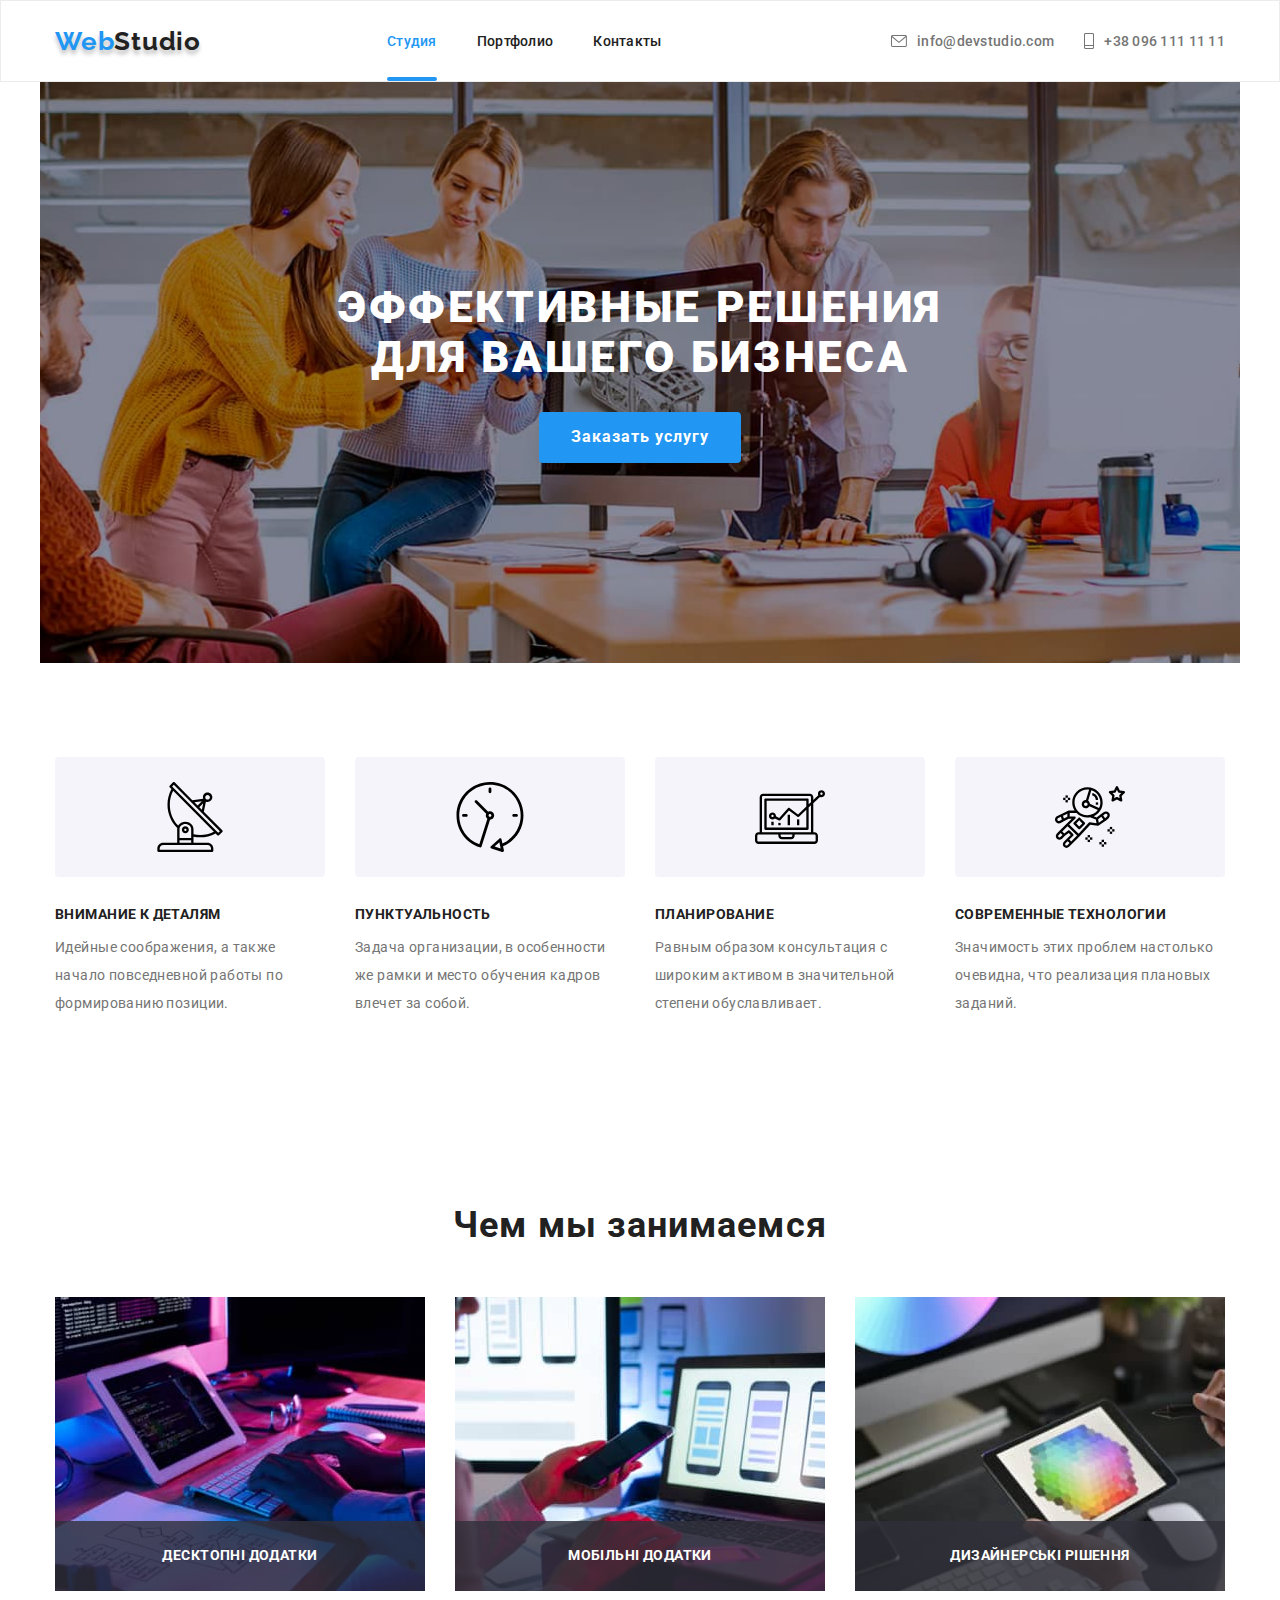
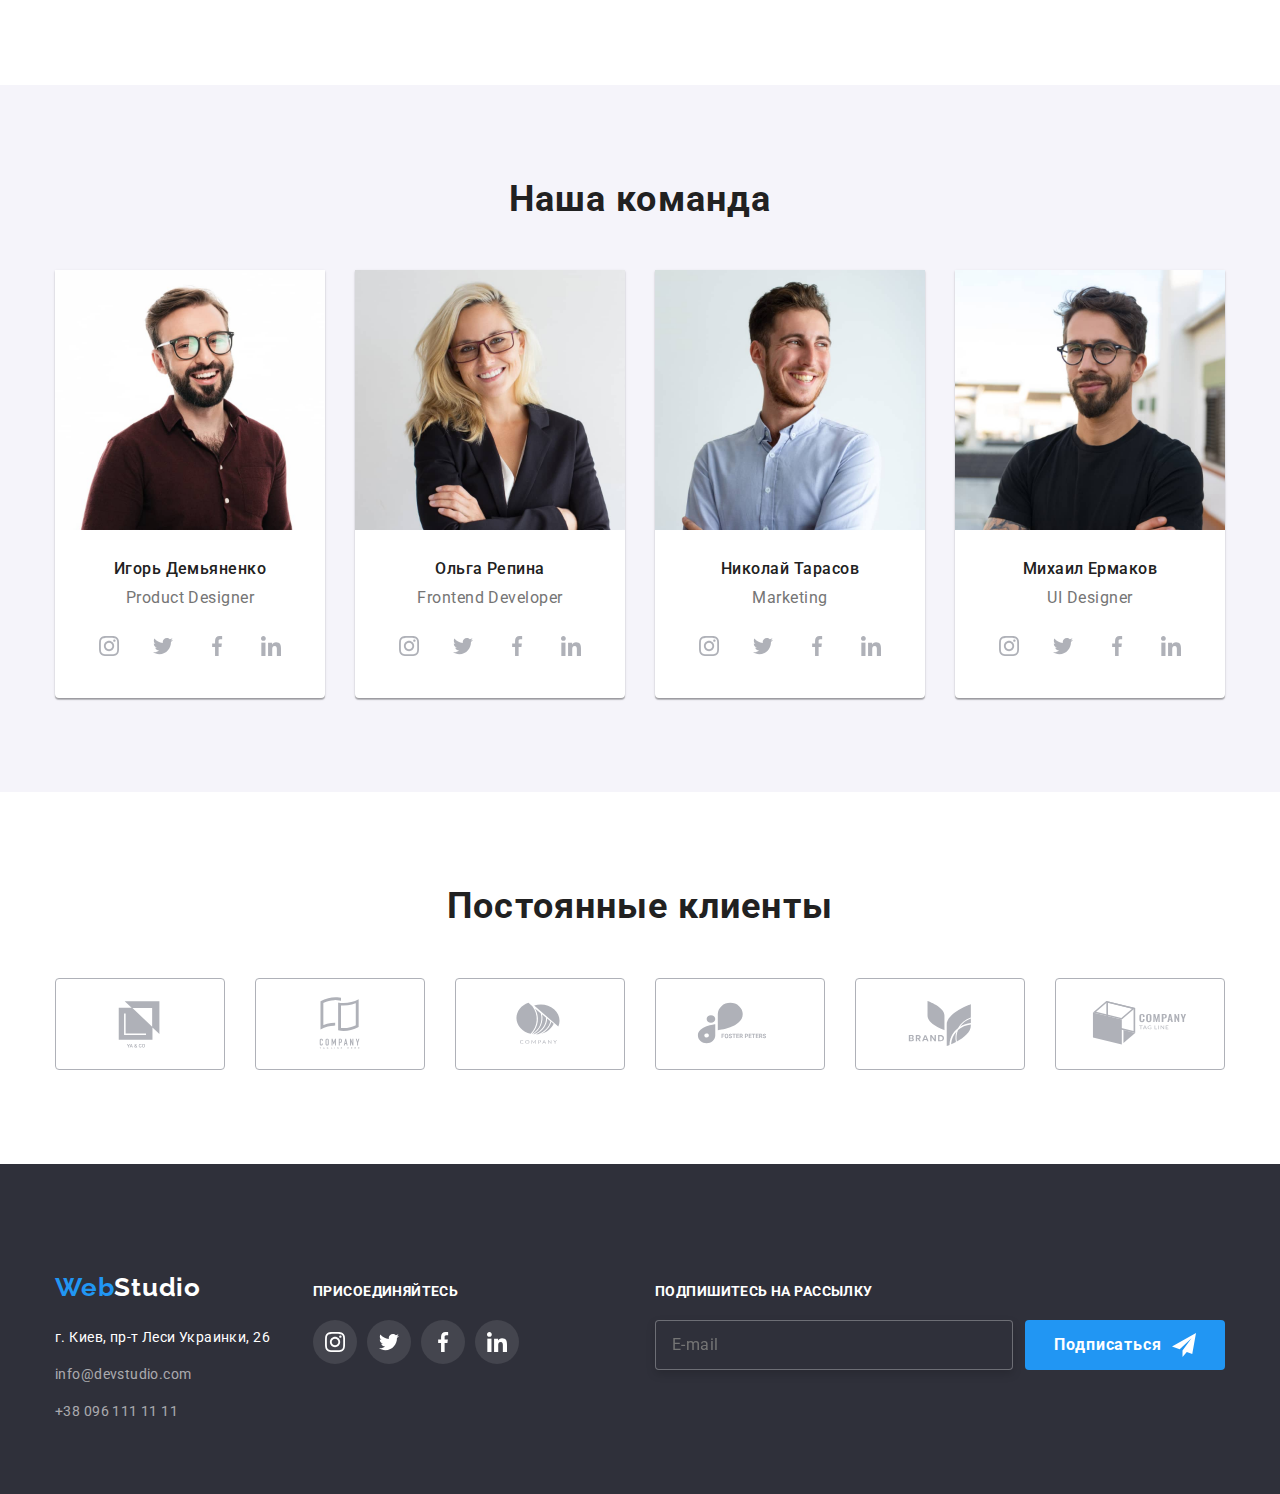
==== commit 9033c6c6: "7" ====
--- a/index.html
+++ b/index.html
@@ -79,7 +79,7 @@
             <a href="" class="mobile-link__menu">Контакти</a>
           </li>
         </ul>
-        <ul class="class" ="mobile-menu-contact">
+        <ul class="mobile-menu-contact">
           <li class="mobil-phone">
             <a class="mobile-phone__link" href="tel:+380961111111">+38 096 111 11 11</a>
           </li>
--- a/css/main.min.css
+++ b/css/main.min.css
@@ -1 +1 @@
-:root{--primary-text-color: #212121;--title-text-color: #2196f3;--accent-color: #757575;--primary-white-color: #ffffff}.visually-hidden{position:absolute;white-space:nowrap;width:1px;height:1px;overflow:hidden;border:0;padding:0;clip:rect(0 0 0 0);clip-path:inset(50%);margin:-1px}body{font-family:Roboto,sens-serif;margin:0px}h1,h2,h3,h4,p{margin-top:0;margin-bottom:0}ul,ol{list-style:none;margin-top:0;margin-bottom:0;padding-left:0}button{cursor:pointer}img{display:block;max-width:100%;height:auto}.section{padding-top:94px;padding-bottom:94px}.container{padding-left:15px;padding-right:15px;margin:0 auto}@media screen and (min-width: 480px){.container{width:480px}}@media screen and (min-width: 768px){.container{width:768px}}@media screen and (min-width: 1200px){.container{width:1200px}}a{text-decoration:none}.mobile-menu___container{position:relative;padding-left:25px;padding-top:48px;padding-bottom:48px;width:100vw;height:100vh;display:flex;flex-direction:column}.mobile-menu{position:fixed;width:100%;height:100%;max-height:796px;z-index:1000;top:0;left:0;background-color:#fff;box-shadow:0 0 0 100vmax rgba(0,0,0,.5);opacity:0;visibility:hidden;pointer-events:none;transition:opacity 250ms cubic-bezier(0.4, 0, 0.2, 1),visibility 250ms cubic-bezier(0.4, 0, 0.2, 1)}.mobile-menu.is-open{opacity:1;visibility:visible;pointer-events:auto}.mobile-menu__close-btn{position:absolute;top:10px;right:15px;background-color:rgba(0,0,0,0);border:none;padding:0;height:40px;cursor:pointer;color:#212121;transition:color 250ms cubic-bezier(0.4, 0, 0.2, 1)}.mobile-menu__close-btn:hover,.mobile-menu__close-btn:focus{color:var(--title-text-color)}.mobile-menu__close-icon{fill:currentColor}.mobile-menu-nav{margin-bottom:auto}.mobile-menu__item:not(:last-child){margin-bottom:32px}.mobile-menu__item-link{margin-bottom:302px}.mobil-phone{margin-bottom:32px}.mobile-mail{margin-bottom:64px}.mobile-link__menu{font-weight:500;font-size:40px;line-height:1.17;letter-spacing:.02em;color:#000;text-decoration:none;transition:color 250ms cubic-bezier(0.4, 0, 0.2, 1)}.mobile-link__menu:hover,.mobile-link__menu:focus{color:var(--title-text-color)}.mobile-menu-contact{margin-bottom:64px}.mobile-mail:not(:last-child){margin-bottom:32px}.mobile-phone__link{font-weight:500;font-size:34px;line-height:1.17;letter-spacing:.02em;color:#2196f3}.mobile-mail__link{font-weight:500;font-size:24px;line-height:1.16;letter-spacing:.02em;color:#757575;text-decoration:none}@media screen and (max-width: 450px){.mobile-mail__link{font-size:30px}}.mobile-social__link{font-weight:500;font-size:18px;line-height:1.22;letter-spacing:.02em;color:#2196f3;margin-right:10px}.mobile-info-link{display:flex;flex-wrap:wrap}.mobile-info-link__item:not(:last-child) .mobile-social__link::after{content:"";width:22px;height:0;border:1px solid rgba(33,33,33,.2);transform:rotate(90deg);margin-left:10px}.mobile-menu-open{background-color:rgba(0,0,0,0);border:none;padding:0}.mobile-menu-open{margin-left:auto;background-color:rgba(0,0,0,0);border:none;padding:0;height:40px}@media screen and (min-width: 768px){.mobile-menu-open{display:none}}.header{border:1px solid #ececec}.header__container{display:flex;align-items:center;justify-content:space-between}.logo{margin-right:93px;color:var(--title-text-color);text-shadow:0px 4px 4px rgba(0,0,0,.25);font-family:Raleway,cursive;font-family:"Raleway";font-weight:700;font-size:26px;line-height:1.19;letter-spacing:.03em;padding-top:16px;padding-bottom:16px;text-decoration:none}.logo__label{color:var(--primary-text-color)}@media screen and (min-width: 768px){.logo__label{padding-top:26px;padding-bottom:26px;font-size:26px;line-height:1.19}}@media screen and (min-width: 1200px){.logo__label{padding-top:24px;padding-bottom:25px}}.nav{display:flex;align-items:center}@media screen and (max-width: 767px){.nav{display:none}}@media screen and (min-width: 768px)and (max-width: 1199px){.nav{display:flex}}@media screen and (min-width: 1200px){.nav{display:flex;margin-left:93px}}.nav__link::after{content:"";left:0;bottom:-31px;position:absolute;display:block;width:100%;height:4px;border-radius:2px;margin-bottom:-1px;background-color:var(--title-text-color);opacity:0;transition:opacity 250ms cubic-bezier(0.4, 0, 0.2, 1)}.nav__link::after:hover::after,.nav__link::after:focus::after{opacity:1}.nav__link.nav__link__current{color:var(--title-text-color)}.nav__link.nav__link__current.nav__link__current::after{opacity:1}.nav-menu{display:flex;align-items:center}.nav__item:not(:last-child){margin-right:40px}.contacts__link{display:flex;align-items:center}.nav__link{position:relative;color:var(--primary-text-color);font-weight:500;font-size:14px;line-height:1.15;letter-spacing:.02em;text-decoration:none;transition:color 250ms cubic-bezier(0.4, 0, 0.2, 1)}.nav__link:hover,.nav__link:focus{color:var(--title-text-color)}@media screen and (max-width: 767px){.contacts{display:none}}@media screen and (min-width: 768px)and (max-width: 1199px){.contacts{margin-left:auto;padding-top:21px;padding-bottom:21px}}@media screen and (min-width: 1200px){.contacts{display:flex;margin-left:auto;padding-top:32px;padding-bottom:32px}}@media screen and (min-width: 768px)and (max-width: 1199px){.contacts__item:not(:last-child){margin-bottom:10px}}@media screen and (min-width: 1200px){.contacts__item:not(:last-child){margin-right:30px}}.contacts__icon,.contacts__icon{order:-1;margin-right:10px;fill:var(--accent-color)}.contacts__link{color:var(--accent-color);font-weight:500;font-size:14px;line-height:1.15;letter-spacing:.02em;text-decoration:none;transition:color 250ms cubic-bezier(0.4, 0, 0.2, 1)}.contacts__link:hover,.contacts__link:focus{color:var(--title-text-color)}.contacts__link:hover .contacts__icon,.contacts__link:focus .contacts__icon{fill:var(--title-text-color)}.contacts__link:hover .contacts__icon,.contacts__link:focus .contacts__icon{fill:var(--title-text-color)}.hero{text-align:center;margin-left:auto;margin-right:auto;background-color:#c4c4c4;background:linear-gradient(rgba(47, 48, 58, 0.4), rgba(47, 48, 58, 0.4)),url("../img/hero.background.jpg");background-size:cover;background-repeat:no-repeat;background-origin:border-box}@media screen and (min-width: 480px){.hero{width:480px}}@media screen and (min-width: 768px){.hero{width:768px}}@media screen and (min-width: 1200px){.hero{width:1200px}}.hero{background-image:url("../img/mob.Header.img-min.jpg");background-position:center top;background-repeat:no-repeat}@media screen and (min-device-pixel-ratio: 2)and (max-width: 767px),screen and (min-resolution: 192dpi)and (max-width: 767px),screen and (min-resolution: 2dppx)and (max-width: 767px){.hero{background-image:url("../img/Header2x.mob.img-min.jpg")}}@media screen and (min-width: 768px){.hero{background-image:url("../img/tab.Header.img-min.jpg")}}@media screen and (min-device-pixel-ratio: 2)and (min-width: 768px),screen and (min-resolution: 192dpi)and (min-width: 768px),screen and (min-resolution: 2dppx)and (min-width: 768px){.hero{background-image:url("../img/2x.tab.Header.img-min.jpg")}}@media screen and (min-width: 1200px){.hero{background-image:url("../img/hero.background.jpg")}}@media screen and (min-device-pixel-ratio: 2)and (min-width: 1200px),screen and (min-resolution: 192dpi)and (min-width: 1200px),screen and (min-resolution: 2dppx)and (min-width: 1200px){.hero{background-image:url("../img/2x.comp.hero.min.jpg")}}.hero{padding-top:200px;padding-bottom:200px}.hero__title{margin-bottom:30px;color:var(--primary-white-color);font-weight:900;font-size:44px;line-height:1.14;letter-spacing:.06em;text-transform:uppercase}.button{display:inline-block;padding:5px;text-decoration:none;border-radius:6px}.button{min-width:150px;padding:10px 32px 10px 32px;border-radius:4px;color:var(--primary-white-color);background-color:var(--title-text-color);font-weight:700;font-size:16px;line-height:1.9;letter-spacing:.06em;transition:background-color 250ms cubic-bezier(0.4, 0, 0.2, 1)}.button:hover,.button:focus{background-color:#188ce8}.hero__button{background-color:var(--title-text-color);color:var(--primary-white-color);border:none;text-decoration:none}@media screen and (min-width: 768px)and (max-width: 1199px){.products{display:flex;flex-wrap:wrap}}@media screen and (min-width: 1200px){.products{display:flex}}.products__item{max-width:450px}@media screen and (max-width: 1099px){.products__item:not(:last-child){margin-bottom:30px}}@media screen and (min-width: 768px){.products__item{flex-basis:calc((100% - 30px)/2)}}@media screen and (min-width: 768px)and (max-width: 1199px){.products__item:not(:nth-last-child(2n+1)){margin-right:30px}}@media screen and (min-width: 1200px){.products__item{flex-basis:calc((100% - 90px)/4)}.products__item:not(:last-child){margin-right:30px}}.products__box{margin-bottom:30px;display:flex;justify-content:center;align-items:center;width:100%;height:120px;background-color:#f5f4fa;border-radius:4px}.products__title{margin-bottom:10px;color:var(--primary-text-color);font-weight:700;font-size:14px;line-height:1.14;letter-spacing:.03em;text-transform:uppercase}@media screen and (max-width: 767px){.products__title{text-align:center}}.products__text{color:var(--accent-color);font-size:14px;line-height:2;letter-spacing:.03em}.works{padding-top:0px}.section__title{margin-bottom:50px;color:var(--primary-text-color);font-weight:700;font-size:36px;text-align:center;line-height:1.16;letter-spacing:.03em}.works{display:flex;gap:30px}@media screen and (max-width: 1200px){.section__no-pudding-top{display:none}}.works__box{position:relative}.works__text{display:flex;position:absolute;width:370px;height:70px;color:#fff;font-weight:700;font-size:14px;line-height:1.14;align-items:center;justify-content:center;letter-spacing:.03em;text-transform:uppercase;background-color:rgba(47,48,58,.8);bottom:0}.section__other-background{background-color:#f5f4fa}.section__title{margin-bottom:50px;font-weight:700;font-size:36px;text-align:center;line-height:1.16;letter-spacing:.03em}.team{max-width:100%;height:auto}@media screen and (min-width: 768px){.team{display:flex;flex-wrap:wrap;gap:30px}}.team__item{box-shadow:0px 1px 3px rgba(0,0,0,.12),0px 1px 1px rgba(0,0,0,.14),0px 2px 1px rgba(0,0,0,.2);border-radius:0px 0px 4px 4px;background-color:var(--primary-white-color)}@media screen and (min-width: 768px){.team__item{flex-basis:calc((100% - 30px)/2)}}@media screen and (min-width: 1200px){.team__item{flex-basis:calc((100% - 90px)/4)}}@media screen and (max-width: 768px){.team__item{justify-content:space-between;margin-bottom:30px}}.team__card{padding-top:30px;padding-bottom:30px;text-align:center}.team__title{margin-bottom:10px;color:var(--primary-text-color);font-weight:500;font-size:16px;line-height:1.18;letter-spacing:.03em}.team__text{margin-bottom:16px;color:var(--accent-color);font-size:16px;line-height:1.18;letter-spacing:.03em}.socials{display:flex;justify-content:center;gap:10px}.socials__link{display:flex;justify-content:center;align-items:center;width:44px;height:44px;border-radius:50%;background-color:var(--primary-white-color);transition:background-color 250ms cubic-bezier(0.4, 0, 0.2, 1),fill 250ms cubic-bezier(0.4, 0, 0.2, 1)}.socials__link:hover,.socials__link:focus{background-color:var(--title-text-color)}.socials__icon{fill:#afb1b8;transition:background-color 250ms cubic-bezier(0.4, 0, 0.2, 1),fill 250ms cubic-bezier(0.4, 0, 0.2, 1)}.socials__link:hover .socials__icon,.socials__link:focus .socials__icon{fill:var(--primary-white-color)}.section__title{margin-bottom:50px;color:var(--primary-text-color);font-weight:700;font-size:36px;text-align:center;line-height:1.16;letter-spacing:.03em}.clayens{display:flex;flex-wrap:wrap;gap:30px}.clayens__item{flex-basis:calc((100% - 30px)/2);height:92px}@media screen and (min-width: 768px){.clayens__item{flex-basis:calc((100% - 60px)/3)}}@media screen and (min-width: 1200px){.clayens__item{flex-basis:calc((100% - 150px)/6)}}.clayens__link{display:flex;justify-content:center;align-items:center;width:100%;height:100%;border:1px solid #afb1b8;border-radius:4px;transition:fill 250ms cubic-bezier(0.4, 0, 0.2, 1),border 250ms cubic-bezier(0.4, 0, 0.2, 1)}.clayens__link:hover,.clayens__link:focus{border:1px solid var(--title-text-color);fill:var(--title-text-color)}.clayens__icon{fill:#afb1b8;transition:fill 250ms cubic-bezier(0.4, 0, 0.2, 1),border 250ms cubic-bezier(0.4, 0, 0.2, 1)}.clayens__link:hover .clayens__icon,.clayens__link:focus .clayens__icon{fill:var(--title-text-color)}.footer{padding-top:60px;padding-bottom:60px;background-color:#2f303a}.footer__link{display:flex;justify-content:center;align-items:center;width:44px;height:44px;border-radius:50%;background-color:#44454e;transition:background-color 250ms cubic-bezier(0.4, 0, 0.2, 1),color 250ms cubic-bezier(0.4, 0, 0.2, 1)}.footer__link:hover,.footer__link:focus{background-color:var(--title-text-color)}.footer__link:hover .footer__icon,.footer__link:focus .footer__icon{fill:var(--primary-white-color)}.footer-container{align-items:baseline}@media screen and (max-width: 767px){.footer-container{text-align:center}}@media screen and (min-width: 768px){.footer-container{display:flex;flex-wrap:wrap;justify-content:space-around}}.footer__flex{flex-grow:1}.footer__text{margin-bottom:20px}.footer__logo{color:var(--title-text-color);font-family:Raleway,cursive;font-style:normal;font-weight:700;font-size:26px;line-height:1.2;letter-spacing:.03em;text-decoration:none}.footer__color{color:var(--primary-white-color)}.footer__suptitel{margin-bottom:9px}@media screen and (min-width: 1200px){.footer__suptitel{margin-top:9px}}@media screen and (max-width: 767px){.footer-form{display:block}}@media screen and (min-width: 768px)and (max-width: 1199px){.footer-form{display:flex;flex-direction:column;flex-wrap:wrap;align-items:center}}.footer__adress{color:var(--primary-white-color);font-style:normal;font-size:14px;line-height:2;letter-spacing:.03em;text-decoration:none}.footer__info{color:rgba(255,255,255,.6);font-style:normal;font-size:14px;line-height:2;letter-spacing:.03em;text-decoration:none}.footer__titel{margin-bottom:20px;color:var(--primary-white-color);font-weight:700;font-size:14px;line-height:1.14;letter-spacing:.03em;text-transform:uppercase}.footer__list{display:inline-flex;column-gap:10px}.footer__icon{fill:var(--primary-white-color)}@media screen and (min-width: 768px){.footer__send{margin-left:93px;flex-wrap:wrap}}.footer__sign{margin-top:60px;margin-bottom:20px;color:var(--primary-white-color);font-weight:700;font-size:14px;line-height:1.14;letter-spacing:.03em;text-transform:uppercase}.footer__mail{margin-right:12px;width:100%;height:50px;border:1px solid rgba(255,255,255,.3);filter:drop-shadow(0px 4px 4px rgba(0, 0, 0, 0.15));border-radius:4px;background:#2f303a}.footer__mail{padding:15px 0px 15px 16px;font-size:16px;line-height:1.25;letter-spacing:.03em;color:rgba(255,255,255,.6)}.footer__submit{justify-content:center;align-items:center;min-width:200px;align-self:center;padding:10px 28px 10px 28px;border-radius:4px;color:var(--primary-white-color);background-color:var(--title-text-color);font-weight:700;font-size:16px;line-height:1.9;letter-spacing:.06em;transition:background-color 250ms cubic-bezier(0.4, 0, 0.2, 1)}.footer__submit:hover,.footer__submit:focus{background-color:#188ce8}.footer__submit::after{content:"";display:inline-block;width:24px;height:24px;background-image:url("../img/icon send.svg");margin-left:10px}.footer__button{background-color:var(--title-text-color);color:var(--primary-white-color);border:none;text-decoration:none}.backdrop{position:fixed;top:0;left:0;width:100%;height:100%;z-index:100;background-color:rgba(0,0,0,.5);transition:opacity 250ms cubic-bezier(0.4, 0, 0.2, 1),visibility 250ms cubic-bezier(0.4, 0, 0.2, 1)}.backdrop.is-hidden{opacity:0;visibility:hidden;pointer-events:none}.backdrop.is-hidden .modal{transform:translate(-50%, -50%) scale(0.85);transition:transform 250ms cubic-bezier(0.4, 0, 0.2, 1),visibility 250ms cubic-bezier(0.4, 0, 0.2, 1)}.modal{position:absolute;top:50%;left:50%;padding:40px 40px;max-width:100%;transform:translate(-50%, -50%);width:450px;min-height:609px;background-color:#fff;transform:translate(-50%, -50%) scale(1);transition:transform 250ms cubic-bezier(0.4, 0, 0.2, 1)}@media screen and (min-width: 1199px){.modal{min-width:528px;min-height:581px}}@media screen and (max-height: 450px){.modal{margin-top:90px}}@media screen and (max-height: 485px){.modal{margin-top:70px}}@media screen and (max-height: 600px){.modal{margin-top:50px}}.modal__btn{position:absolute;top:10px;right:10px;display:flex;justify-content:center;align-items:center;width:30px;height:30px;border-radius:50%;background-color:rgba(0,0,0,0);border:1px solid #555;padding:0}.modal__btn:hover,.modal__btn:focus{border-color:var(--title-text-color)}.modal .modal__clone{transition:fill 250ms cubic-bezier(0.4, 0, 0.2, 1)}.modal__btn:hover .modal .modal__clone,.modal__btn:focus .modal .modal__clone{fill:var(--title-text-color)}.modal__text{margin-bottom:12px;font-weight:700;font-size:20px;line-height:1.15;text-align:center;letter-spacing:.03em;color:var(--primary-text-color)}.modal__form{display:flex;flex-direction:column}.modal__desc{display:block;font-size:14px;line-height:1.2;margin-bottom:4px;color:var(--accent-color)}.modal__wrapper{display:block;position:relative}.modal__field{margin-bottom:10px}.modal__input{width:100%;height:40px;border:1px solid rgba(33,33,33,.2);border-radius:4px;padding-left:42px;color:var(--primary-text-color);transition:border color 250ms cubic-bezier(0.4, 0, 0.2, 1)}.modal__input:focus{outline:none;border-color:var(--title-text-color)}.modal__input:focus+.modal__icon{fill:var(--title-text-color)}.modal__icon{position:absolute;top:50%;left:15px;transform:translate(0, -50%);display:block;transition:fill 250ms cubic-bezier(0.4, 0, 0.2, 1)}.modal__comment{margin-bottom:20px}.modal__massage{display:block;width:100%;height:120px;border:1px solid rgba(33,33,33,.2);padding:10px 16px;resize:none;border-radius:4px;font-size:12px;line-height:2;letter-spacing:.01em;transition:border-color 250ms cubic-bezier(0.4, 0, 0.2, 1)}.modal__massage:focus{outline:none;border-color:var(--title-text-color)}.modal__massage::placeholder{font-size:14px}.modal__check:checked+.modal__info::before{border-color:var(--title-text-color);background-color:var(--title-text-color);background-image:url("../img/Vector.svg");background-size:contain;background-origin:border-box;background-repeat:no-repeat}.modal__info{margin-bottom:30px;display:flex;align-items:center;justify-content:center;font-size:14px;line-height:2;letter-spacing:.03em;color:var(--accent-color)}.modal__info::before{display:block;width:16px;height:15px;border:2px solid #212121;cursor:pointer;border-radius:2px;margin-right:10px;content:""}.modal__check:focus+.modal__info::before::before{outline:2px solid var(--primary-white-color)}.modal__doc{display:flex;align-items:center;font-size:14px;line-height:2;letter-spacing:.03em;color:var(--title-text-color)}.modal__submit{min-width:150px;align-self:center;padding:10px 52px 10px 52px;border-radius:4px;color:var(--primary-white-color);background-color:var(--title-text-color);font-weight:700;font-size:16px;line-height:1.9;letter-spacing:.06em;transition:background-color 250ms cubic-bezier(0.4, 0, 0.2, 1)}.modal__submit:hover,.modal__submit:focus{background-color:#188ce8}.modal__button{background-color:var(--title-text-color);color:var(--primary-white-color);border:none;text-decoration:none}.main{display:flex;max-width:350px}@media screen and (max-width: 767px){.main{flex-wrap:wrap;margin-bottom:40px}}@media screen and (min-width: 768px)and (max-width: 1199px){.main{min-width:100%;margin-bottom:30px;justify-content:center}}@media screen and (min-width: 1200px){.main{min-width:100%;margin-bottom:48px;justify-content:center}}.main__list:not(:last-child){margin-right:8px}@media screen and (max-width: 767px){.button-list__item:nth-child(-n+3){margin-bottom:15px}}.button__type{padding:6px 22px 6px 22px;color:var(--primary-text-color);background-color:#f5f4fa;font-weight:500;font-size:16px;line-height:1.62;text-align:center;letter-spacing:.03em;text-decoration:none;cursor:pointer;border-radius:6px;transition:color 250ms cubic-bezier(0.4, 0, 0.2, 1),background-color 250ms cubic-bezier(0.4, 0, 0.2, 1),box-shadow 250ms cubic-bezier(0.4, 0, 0.2, 1)}.button__type:hover,.button__type:focus{color:var(--primary-white-color);background-color:var(--title-text-color);box-shadow:0px 3px 1px rgba(0,0,0,.1),0px 1px 2px rgba(0,0,0,.08),0px 2px 2px rgba(0,0,0,.12);border-radius:4px}.main__button{background-color:#f5f4fa;color:var(--primary-text-color);border:none;text-decoration:none}.main__button:hover{border:none;text-decoration:none}.foto{display:block}@media screen and (min-width: 768px){.foto{display:flex;flex-wrap:wrap;justify-content:space-between;row-gap:30px}}@media screen and (max-width: 767px){.info__element:not(:last-child){margin-bottom:30px}}.foto__link{display:block;transition:box-shadow 250ms cubic-bezier(0.4, 0, 0.2, 1)}.foto__link:hover .overlay,.foto__link:focus .overlay{transform:translate(0, 0)}.foto__link:hover,.foto__link:focus{box-shadow:0px 1px 1px rgba(0,0,0,.12),0px 4px 4px rgba(0,0,0,.06),1px 4px 6px rgba(0,0,0,.16)}.foto__link:hover:hover,.foto__link:hover:focus,.foto__link:focus:hover,.foto__link:focus:focus{box-shadow:0px 1px 1px rgba(0,0,0,.12),0px 4px 4px rgba(0,0,0,.06),1px 4px 6px rgba(0,0,0,.16)}@media screen and (min-width: 768px)and (max-width: 1199px){.foto__link:hover,.foto__link:focus{width:354px;display:flex;flex-direction:column;height:100%}}.foto__link{display:flex;flex-direction:column;height:100%;text-decoration:none}@media screen and (min-width: 768px){.info__element{flex-basis:calc((100% - 30px)/2)}}@media screen and (min-width: 1200px){.info__element{flex-basis:calc((100% - 60px)/3)}}.info__wrapper{position:relative;overflow:hidden}.overlay{display:flex;align-items:center;justify-content:center;position:absolute;padding:24px;left:0;top:0;width:100%;height:100%;overflow:hidden;font-size:18px;line-height:1.55;letter-spacing:.03em;color:var(--primary-white-color);background-color:rgba(33,150,243,.9);transform:translate(0, 100%);transition:transform 250ms cubic-bezier(0.4, 0, 0.2, 1),opacity 250ms cubic-bezier(0.4, 0, 0.2, 1)}.info__box{padding:20px 24px 20px 24px;background:#fff;border:1px solid #eee}.info__title{margin-bottom:4px;font-weight:700;font-size:18px;line-height:2;letter-spacing:.06em;color:var(--primary-text-color)}.info__text{font-size:16px;line-height:1.87;letter-spacing:.03em;color:var(--accent-color)}/*# sourceMappingURL=main.min.css.map */+:root{--primary-text-color: #212121;--title-text-color: #2196f3;--accent-color: #757575;--primary-white-color: #ffffff}.visually-hidden{position:absolute;white-space:nowrap;width:1px;height:1px;overflow:hidden;border:0;padding:0;clip:rect(0 0 0 0);clip-path:inset(50%);margin:-1px}body{font-family:Roboto,sens-serif;margin:0px}h1,h2,h3,h4,p{margin-top:0;margin-bottom:0}ul,ol{list-style:none;margin-top:0;margin-bottom:0;padding-left:0}button{cursor:pointer}img{display:block;max-width:100%;height:auto}.section{padding-top:94px;padding-bottom:94px}.container{padding-left:15px;padding-right:15px;margin:0 auto}@media screen and (min-width: 480px){.container{width:480px}}@media screen and (min-width: 768px){.container{width:768px}}@media screen and (min-width: 1200px){.container{width:1200px}}a{text-decoration:none}.mobile-menu___container{position:relative;padding-left:25px;padding-top:48px;padding-bottom:48px;width:100vw;height:100vh;display:flex;flex-direction:column}.mobile-menu{position:fixed;width:100%;height:100%;max-height:796px;z-index:1000;top:0;left:0;background-color:#fff;box-shadow:0 0 0 100vmax rgba(0,0,0,.5);opacity:0;visibility:hidden;pointer-events:none;transition:opacity 250ms cubic-bezier(0.4, 0, 0.2, 1),visibility 250ms cubic-bezier(0.4, 0, 0.2, 1)}.mobile-menu.is-open{opacity:1;visibility:visible;pointer-events:auto}.mobile-menu__close-btn{position:absolute;top:10px;right:15px;background-color:rgba(0,0,0,0);border:none;padding:0;height:40px;cursor:pointer;color:#212121;transition:color 250ms cubic-bezier(0.4, 0, 0.2, 1)}.mobile-menu__close-btn:hover,.mobile-menu__close-btn:focus{color:var(--title-text-color)}.mobile-menu__close-icon{fill:currentColor}.mobile-menu-nav{margin-bottom:auto}.mobile-menu__item:not(:last-child){margin-bottom:32px}.mobile-menu__item-link{margin-bottom:302px}.mobil-phone{margin-bottom:32px}.mobile-mail{margin-bottom:64px}.mobile-link__menu{font-weight:500;font-size:40px;line-height:1.17;letter-spacing:.02em;color:#000;text-decoration:none;transition:color 250ms cubic-bezier(0.4, 0, 0.2, 1)}.mobile-link__menu:hover,.mobile-link__menu:focus{color:var(--title-text-color)}.mobile-menu-contact{margin-bottom:64px}.mobile-mail:not(:last-child){margin-bottom:32px}.mobile-phone__link{font-weight:500;font-size:34px;line-height:1.17;letter-spacing:.02em;color:#2196f3}.mobile-mail__link{font-weight:500;font-size:24px;line-height:1.16;letter-spacing:.02em;color:#757575;text-decoration:none}@media screen and (max-width: 450px){.mobile-mail__link{font-size:30px}}.mobile-social__link{font-weight:500;font-size:18px;line-height:1.22;letter-spacing:.02em;color:#2196f3;margin-right:10px}.mobile-info-link{display:flex;flex-wrap:wrap}.mobile-info-link__item:not(:last-child) .mobile-social__link::after{content:"";width:22px;height:0;border:1px solid rgba(33,33,33,.2);transform:rotate(90deg);margin-left:10px}.mobile-menu-open{background-color:rgba(0,0,0,0);border:none;padding:0}.mobile-menu-open{margin-left:auto;background-color:rgba(0,0,0,0);border:none;padding:0;height:40px}@media screen and (min-width: 768px){.mobile-menu-open{display:none}}.header{border:1px solid #ececec}.header__container{display:flex;align-items:center;justify-content:space-between}.logo{margin-right:93px;color:var(--title-text-color);text-shadow:0px 4px 4px rgba(0,0,0,.25);font-family:Raleway,cursive;font-family:"Raleway";font-weight:700;font-size:26px;line-height:1.19;letter-spacing:.03em;padding-top:16px;padding-bottom:16px;text-decoration:none}.logo__label{color:var(--primary-text-color)}@media screen and (min-width: 768px){.logo__label{padding-top:26px;padding-bottom:26px;font-size:26px;line-height:1.19}}@media screen and (min-width: 1200px){.logo__label{padding-top:24px;padding-bottom:25px}}.nav{display:flex;align-items:center}@media screen and (max-width: 767px){.nav{display:none}}@media screen and (min-width: 768px)and (max-width: 1199px){.nav{display:flex}}@media screen and (min-width: 1200px){.nav{display:flex;margin-left:93px}}.nav__link::after{content:"";left:0;bottom:-31px;position:absolute;display:block;width:100%;height:4px;border-radius:2px;margin-bottom:-1px;background-color:var(--title-text-color);opacity:0;transition:opacity 250ms cubic-bezier(0.4, 0, 0.2, 1)}.nav__link::after:hover::after,.nav__link::after:focus::after{opacity:1}.nav__link.nav__link__current{color:var(--title-text-color)}.nav__link.nav__link__current.nav__link__current::after{opacity:1}.nav-menu{display:flex;align-items:center}.nav__item:not(:last-child){margin-right:40px}.contacts__link{display:flex;align-items:center}.nav__link{position:relative;color:var(--primary-text-color);font-weight:500;font-size:14px;line-height:1.15;letter-spacing:.02em;text-decoration:none;transition:color 250ms cubic-bezier(0.4, 0, 0.2, 1)}.nav__link:hover,.nav__link:focus{color:var(--title-text-color)}@media screen and (max-width: 767px){.contacts{display:none}}@media screen and (min-width: 768px)and (max-width: 1199px){.contacts{margin-left:auto;padding-top:21px;padding-bottom:21px}}@media screen and (min-width: 1200px){.contacts{display:flex;margin-left:auto;padding-top:32px;padding-bottom:32px}}@media screen and (min-width: 768px)and (max-width: 1199px){.contacts__item:not(:last-child){margin-bottom:10px}}@media screen and (min-width: 1200px){.contacts__item:not(:last-child){margin-right:30px}}.contacts__icon,.contacts__icon{order:-1;margin-right:10px;fill:var(--accent-color)}.contacts__link{color:var(--accent-color);font-weight:500;font-size:14px;line-height:1.15;letter-spacing:.02em;text-decoration:none;transition:color 250ms cubic-bezier(0.4, 0, 0.2, 1)}.contacts__link:hover,.contacts__link:focus{color:var(--title-text-color)}.contacts__link:hover .contacts__icon,.contacts__link:focus .contacts__icon{fill:var(--title-text-color)}.contacts__link:hover .contacts__icon,.contacts__link:focus .contacts__icon{fill:var(--title-text-color)}.hero{text-align:center;margin-left:auto;margin-right:auto;background-color:#c4c4c4;background:linear-gradient(rgba(47, 48, 58, 0.4), rgba(47, 48, 58, 0.4)),url("../img/hero.background.jpg");background-size:cover;background-repeat:no-repeat;background-origin:border-box}@media screen and (min-width: 480px){.hero{width:480px}}@media screen and (min-width: 768px){.hero{width:768px}}@media screen and (min-width: 1200px){.hero{width:1200px}}.hero{background-image:url("../img/mob.Header.img-min.jpg");background-position:center top;background-repeat:no-repeat}@media screen and (min-device-pixel-ratio: 2)and (max-width: 767px),screen and (min-resolution: 192dpi)and (max-width: 767px),screen and (min-resolution: 2dppx)and (max-width: 767px){.hero{background-image:url("../img/Header2x.mob.img-min.jpg")}}@media screen and (min-width: 768px){.hero{background-image:url("../img/tab.Header.img-min.jpg")}}@media screen and (min-device-pixel-ratio: 2)and (min-width: 768px),screen and (min-resolution: 192dpi)and (min-width: 768px),screen and (min-resolution: 2dppx)and (min-width: 768px){.hero{background-image:url("../img/2x.tab.Header.img-min.jpg")}}@media screen and (min-width: 1200px){.hero{background-image:url("../img/hero.background.jpg")}}@media screen and (min-device-pixel-ratio: 2)and (min-width: 1200px),screen and (min-resolution: 192dpi)and (min-width: 1200px),screen and (min-resolution: 2dppx)and (min-width: 1200px){.hero{background-image:url("../img/2x.comp.hero.min.jpg")}}.hero{padding-top:200px;padding-bottom:200px}.hero__title{margin-bottom:30px;color:var(--primary-white-color);font-weight:900;font-size:44px;line-height:1.14;letter-spacing:.06em;text-transform:uppercase}.button{display:inline-block;padding:5px;text-decoration:none;border-radius:6px}.button{min-width:150px;padding:10px 32px 10px 32px;border-radius:4px;color:var(--primary-white-color);background-color:var(--title-text-color);font-weight:700;font-size:16px;line-height:1.9;letter-spacing:.06em;transition:background-color 250ms cubic-bezier(0.4, 0, 0.2, 1)}.button:hover,.button:focus{background-color:#188ce8}.hero__button{background-color:var(--title-text-color);color:var(--primary-white-color);border:none;text-decoration:none}@media screen and (min-width: 768px)and (max-width: 1199px){.products{display:flex;flex-wrap:wrap}}@media screen and (min-width: 1200px){.products{display:flex}}.products__item{max-width:450px}@media screen and (max-width: 1099px){.products__item:not(:last-child){margin-bottom:30px}}@media screen and (min-width: 768px){.products__item{flex-basis:calc((100% - 30px)/2)}}@media screen and (min-width: 768px)and (max-width: 1199px){.products__item:not(:nth-last-child(2n+1)){margin-right:30px}}@media screen and (min-width: 1200px){.products__item{flex-basis:calc((100% - 90px)/4)}.products__item:not(:last-child){margin-right:30px}}.products__box{margin-bottom:30px;display:flex;justify-content:center;align-items:center;width:100%;height:120px;background-color:#f5f4fa;border-radius:4px}.products__title{margin-bottom:10px;color:var(--primary-text-color);font-weight:700;font-size:14px;line-height:1.14;letter-spacing:.03em;text-transform:uppercase}@media screen and (max-width: 767px){.products__title{text-align:center}}.products__text{color:var(--accent-color);font-size:14px;line-height:2;letter-spacing:.03em}.works{padding-top:0px}.section__title{margin-bottom:50px;color:var(--primary-text-color);font-weight:700;font-size:36px;text-align:center;line-height:1.16;letter-spacing:.03em}.works{display:flex;gap:30px}@media screen and (max-width: 1200px){.section__no-pudding-top{display:none}}.works__box{position:relative}.works__text{display:flex;position:absolute;width:370px;height:70px;color:#fff;font-weight:700;font-size:14px;line-height:1.14;align-items:center;justify-content:center;letter-spacing:.03em;text-transform:uppercase;background-color:rgba(47,48,58,.8);bottom:0}.section__other-background{background-color:#f5f4fa}.section__title{margin-bottom:50px;font-weight:700;font-size:36px;text-align:center;line-height:1.16;letter-spacing:.03em}.team{max-width:100%;height:auto}@media screen and (min-width: 768px){.team{display:flex;flex-wrap:wrap;gap:30px}}.team__item{box-shadow:0px 1px 3px rgba(0,0,0,.12),0px 1px 1px rgba(0,0,0,.14),0px 2px 1px rgba(0,0,0,.2);border-radius:0px 0px 4px 4px;background-color:var(--primary-white-color)}@media screen and (min-width: 768px){.team__item{flex-basis:calc((100% - 30px)/2)}}@media screen and (min-width: 1200px){.team__item{flex-basis:calc((100% - 90px)/4)}}@media screen and (max-width: 768px){.team__item{justify-content:space-between;margin-bottom:30px}}.team__card{padding-top:30px;padding-bottom:30px;text-align:center}.team__title{margin-bottom:10px;color:var(--primary-text-color);font-weight:500;font-size:16px;line-height:1.18;letter-spacing:.03em}.team__text{margin-bottom:16px;color:var(--accent-color);font-size:16px;line-height:1.18;letter-spacing:.03em}.socials{display:flex;justify-content:center;gap:10px}.socials__link{display:flex;justify-content:center;align-items:center;width:44px;height:44px;border-radius:50%;background-color:var(--primary-white-color);transition:background-color 250ms cubic-bezier(0.4, 0, 0.2, 1),fill 250ms cubic-bezier(0.4, 0, 0.2, 1)}.socials__link:hover,.socials__link:focus{background-color:var(--title-text-color)}.socials__icon{fill:#afb1b8;transition:background-color 250ms cubic-bezier(0.4, 0, 0.2, 1),fill 250ms cubic-bezier(0.4, 0, 0.2, 1)}.socials__link:hover .socials__icon,.socials__link:focus .socials__icon{fill:var(--primary-white-color)}.section__title{margin-bottom:50px;color:var(--primary-text-color);font-weight:700;font-size:36px;text-align:center;line-height:1.16;letter-spacing:.03em}.clayens{display:flex;flex-wrap:wrap;gap:30px}.clayens__item{flex-basis:calc((100% - 30px)/2);height:92px}@media screen and (min-width: 768px){.clayens__item{flex-basis:calc((100% - 60px)/3)}}@media screen and (min-width: 1200px){.clayens__item{flex-basis:calc((100% - 150px)/6)}}.clayens__link{display:flex;justify-content:center;align-items:center;width:100%;height:100%;border:1px solid #afb1b8;border-radius:4px;transition:fill 250ms cubic-bezier(0.4, 0, 0.2, 1),border 250ms cubic-bezier(0.4, 0, 0.2, 1)}.clayens__link:hover,.clayens__link:focus{border:1px solid var(--title-text-color);fill:var(--title-text-color)}.clayens__icon{fill:#afb1b8;transition:fill 250ms cubic-bezier(0.4, 0, 0.2, 1),border 250ms cubic-bezier(0.4, 0, 0.2, 1)}.clayens__link:hover .clayens__icon,.clayens__link:focus .clayens__icon{fill:var(--title-text-color)}.footer{padding-top:60px;padding-bottom:60px;background-color:#2f303a}.footer__link{display:flex;justify-content:center;align-items:center;width:44px;height:44px;border-radius:50%;background-color:#44454e;transition:background-color 250ms cubic-bezier(0.4, 0, 0.2, 1),color 250ms cubic-bezier(0.4, 0, 0.2, 1)}.footer__link:hover,.footer__link:focus{background-color:var(--title-text-color)}.footer__link:hover .footer__icon,.footer__link:focus .footer__icon{fill:var(--primary-white-color)}.footer-container{align-items:baseline}@media screen and (max-width: 767px){.footer-container{text-align:center}}@media screen and (min-width: 768px){.footer-container{display:flex;flex-wrap:wrap;text-align:center;justify-content:space-around;align-items:baseline}}@media screen and (min-width: 1200px){.footer-container{display:flex;justify-content:space-between;align-items:baseline;text-align:left}.footer-container .footer__box{display:flex}}.footer__text{margin-bottom:20px}.footer__logo{color:var(--title-text-color);font-family:Raleway,cursive;font-style:normal;font-weight:700;font-size:26px;line-height:1.2;letter-spacing:.03em;text-decoration:none}.footer__color{color:var(--primary-white-color)}.footer__suptitel{margin-bottom:9px}@media screen and (min-width: 1200px){.footer__suptitel{margin-top:9px}}@media screen and (max-width: 767px){.footer-form{display:block}}@media screen and (min-width: 768px)and (max-width: 1199px){.footer-form{display:flex;flex-direction:column;flex-wrap:wrap;align-items:center}}.footer__adress{color:var(--primary-white-color);font-style:normal;font-size:14px;line-height:2;letter-spacing:.03em;text-decoration:none}.footer__info{color:rgba(255,255,255,.6);font-style:normal;font-size:14px;line-height:2;letter-spacing:.03em;text-decoration:none}.footer__titel{margin-bottom:20px;color:var(--primary-white-color);font-weight:700;font-size:14px;line-height:1.14;letter-spacing:.03em;text-transform:uppercase}.footer__list{display:inline-flex;column-gap:10px}.footer__icon{fill:var(--primary-white-color)}@media screen and (min-width: 768px){.footer__send{margin-left:93px;flex-wrap:wrap}}.footer__sign{margin-top:60px;margin-bottom:20px;color:var(--primary-white-color);font-weight:700;font-size:14px;line-height:1.14;letter-spacing:.03em;text-transform:uppercase}.footer__mail{margin-right:12px;width:100%;height:50px;border:1px solid rgba(255,255,255,.3);filter:drop-shadow(0px 4px 4px rgba(0, 0, 0, 0.15));border-radius:4px;background:#2f303a}.footer__mail{margin-bottom:20px;width:450px;height:50px;padding:15px 0px 15px 16px;font-size:16px;line-height:1.25;letter-spacing:.03em;color:rgba(255,255,255,.6)}@media screen and (max-width: 480px){.footer__mail{width:100%}}@media screen and (min-width: 1200px){.footer__mail{margin-right:12px;margin-bottom:0px;max-width:358px}}.footer__submit{display:inline-flex;justify-content:center;align-items:center;min-width:200px;align-self:center;padding:10px 28px 10px 28px;border-radius:4px;color:var(--primary-white-color);background-color:var(--title-text-color);font-weight:700;font-size:16px;line-height:1.9;letter-spacing:.06em;transition:background-color 250ms cubic-bezier(0.4, 0, 0.2, 1)}.footer__submit:hover,.footer__submit:focus{background-color:#188ce8}@media screen and (min-width: 1200px){.footer__submit{display:inline-flex}}.footer__submit::after{content:"";display:inline-block;width:24px;height:24px;background-image:url("../img/icon send.svg");margin-left:10px}.footer__button{background-color:var(--title-text-color);color:var(--primary-white-color);border:none;text-decoration:none}.backdrop{position:fixed;top:0;left:0;width:100%;height:100%;z-index:100;background-color:rgba(0,0,0,.5);transition:opacity 250ms cubic-bezier(0.4, 0, 0.2, 1),visibility 250ms cubic-bezier(0.4, 0, 0.2, 1)}.backdrop.is-hidden{opacity:0;visibility:hidden;pointer-events:none}.backdrop.is-hidden .modal{transform:translate(-50%, -50%) scale(0.85);transition:transform 250ms cubic-bezier(0.4, 0, 0.2, 1),visibility 250ms cubic-bezier(0.4, 0, 0.2, 1)}.modal{position:absolute;top:50%;left:50%;padding:40px 40px;max-width:100%;transform:translate(-50%, -50%);width:450px;min-height:609px;background-color:#fff;transform:translate(-50%, -50%) scale(1);transition:transform 250ms cubic-bezier(0.4, 0, 0.2, 1)}@media screen and (min-width: 1199px){.modal{min-width:528px;min-height:581px}}@media screen and (max-height: 450px){.modal{margin-top:90px}}@media screen and (max-height: 485px){.modal{margin-top:70px}}@media screen and (max-height: 600px){.modal{margin-top:50px}}.modal__btn{position:absolute;top:10px;right:10px;display:flex;justify-content:center;align-items:center;width:30px;height:30px;border-radius:50%;background-color:rgba(0,0,0,0);border:1px solid #555;padding:0}.modal__btn:hover,.modal__btn:focus{border-color:var(--title-text-color)}.modal .modal__clone{transition:fill 250ms cubic-bezier(0.4, 0, 0.2, 1)}.modal__btn:hover .modal .modal__clone,.modal__btn:focus .modal .modal__clone{fill:var(--title-text-color)}.modal__text{margin-bottom:12px;font-weight:700;font-size:20px;line-height:1.15;text-align:center;letter-spacing:.03em;color:var(--primary-text-color)}.modal__form{display:flex;flex-direction:column}.modal__desc{display:block;font-size:14px;line-height:1.2;margin-bottom:4px;color:var(--accent-color)}.modal__wrapper{display:block;position:relative}.modal__field{margin-bottom:10px}.modal__input{width:100%;height:40px;border:1px solid rgba(33,33,33,.2);border-radius:4px;padding-left:42px;color:var(--primary-text-color);transition:border color 250ms cubic-bezier(0.4, 0, 0.2, 1)}.modal__input:focus{outline:none;border-color:var(--title-text-color)}.modal__input:focus+.modal__icon{fill:var(--title-text-color)}.modal__icon{position:absolute;top:50%;left:15px;transform:translate(0, -50%);display:block;transition:fill 250ms cubic-bezier(0.4, 0, 0.2, 1)}.modal__comment{margin-bottom:20px}.modal__massage{display:block;width:100%;height:120px;border:1px solid rgba(33,33,33,.2);padding:10px 16px;resize:none;border-radius:4px;font-size:12px;line-height:2;letter-spacing:.01em;transition:border-color 250ms cubic-bezier(0.4, 0, 0.2, 1)}.modal__massage:focus{outline:none;border-color:var(--title-text-color)}.modal__massage::placeholder{font-size:14px}.modal__check:checked+.modal__info::before{border-color:var(--title-text-color);background-color:var(--title-text-color);background-image:url("../img/Vector.svg");background-size:contain;background-origin:border-box;background-repeat:no-repeat}.modal__info{margin-bottom:30px;display:flex;align-items:center;justify-content:center;font-size:14px;line-height:2;letter-spacing:.03em;color:var(--accent-color)}.modal__info::before{display:block;width:16px;height:15px;border:2px solid #212121;cursor:pointer;border-radius:2px;margin-right:10px;content:""}.modal__check:focus+.modal__info::before::before{outline:2px solid var(--primary-white-color)}.modal__doc{display:flex;align-items:center;font-size:14px;line-height:2;letter-spacing:.03em;color:var(--title-text-color)}.modal__submit{min-width:150px;align-self:center;padding:10px 52px 10px 52px;border-radius:4px;color:var(--primary-white-color);background-color:var(--title-text-color);font-weight:700;font-size:16px;line-height:1.9;letter-spacing:.06em;transition:background-color 250ms cubic-bezier(0.4, 0, 0.2, 1)}.modal__submit:hover,.modal__submit:focus{background-color:#188ce8}.modal__button{background-color:var(--title-text-color);color:var(--primary-white-color);border:none;text-decoration:none}.main{display:flex;max-width:350px}@media screen and (max-width: 767px){.main{flex-wrap:wrap;margin-bottom:40px}}@media screen and (min-width: 768px)and (max-width: 1199px){.main{min-width:100%;margin-bottom:30px;justify-content:center}}@media screen and (min-width: 1200px){.main{min-width:100%;margin-bottom:48px;justify-content:center}}.main__list:not(:last-child){margin-right:8px}@media screen and (max-width: 767px){.button-list__item:nth-child(-n+3){margin-bottom:15px}}.button__type{padding:6px 22px 6px 22px;color:var(--primary-text-color);background-color:#f5f4fa;font-weight:500;font-size:16px;line-height:1.62;text-align:center;letter-spacing:.03em;text-decoration:none;cursor:pointer;border-radius:6px;transition:color 250ms cubic-bezier(0.4, 0, 0.2, 1),background-color 250ms cubic-bezier(0.4, 0, 0.2, 1),box-shadow 250ms cubic-bezier(0.4, 0, 0.2, 1)}.button__type:hover,.button__type:focus{color:var(--primary-white-color);background-color:var(--title-text-color);box-shadow:0px 3px 1px rgba(0,0,0,.1),0px 1px 2px rgba(0,0,0,.08),0px 2px 2px rgba(0,0,0,.12);border-radius:4px}.main__button{background-color:#f5f4fa;color:var(--primary-text-color);border:none;text-decoration:none}.main__button:hover{border:none;text-decoration:none}.foto{display:block}@media screen and (min-width: 768px){.foto{display:flex;flex-wrap:wrap;justify-content:space-between;row-gap:30px}}@media screen and (max-width: 767px){.info__element:not(:last-child){margin-bottom:30px}}.foto__link{display:block;transition:box-shadow 250ms cubic-bezier(0.4, 0, 0.2, 1)}.foto__link:hover .overlay,.foto__link:focus .overlay{transform:translate(0, 0)}.foto__link:hover,.foto__link:focus{box-shadow:0px 1px 1px rgba(0,0,0,.12),0px 4px 4px rgba(0,0,0,.06),1px 4px 6px rgba(0,0,0,.16)}.foto__link:hover:hover,.foto__link:hover:focus,.foto__link:focus:hover,.foto__link:focus:focus{box-shadow:0px 1px 1px rgba(0,0,0,.12),0px 4px 4px rgba(0,0,0,.06),1px 4px 6px rgba(0,0,0,.16)}@media screen and (min-width: 768px)and (max-width: 1199px){.foto__link:hover,.foto__link:focus{width:354px;display:flex;flex-direction:column;height:100%}}.foto__link{display:flex;flex-direction:column;height:100%;text-decoration:none}@media screen and (min-width: 768px){.info__element{flex-basis:calc((100% - 30px)/2)}}@media screen and (min-width: 1200px){.info__element{flex-basis:calc((100% - 60px)/3)}}.info__wrapper{position:relative;overflow:hidden}.overlay{display:flex;align-items:center;justify-content:center;position:absolute;padding:24px;left:0;top:0;width:100%;height:100%;overflow:hidden;font-size:18px;line-height:1.55;letter-spacing:.03em;color:var(--primary-white-color);background-color:rgba(33,150,243,.9);transform:translate(0, 100%);transition:transform 250ms cubic-bezier(0.4, 0, 0.2, 1),opacity 250ms cubic-bezier(0.4, 0, 0.2, 1)}.info__box{flex-grow:1;padding:20px 24px 20px 24px;background:#fff;border:1px solid #eee}.info__title{margin-bottom:4px;font-weight:700;font-size:18px;line-height:2;letter-spacing:.06em;color:var(--primary-text-color)}.info__text{font-size:16px;line-height:1.87;letter-spacing:.03em;color:var(--accent-color)}/*# sourceMappingURL=main.min.css.map */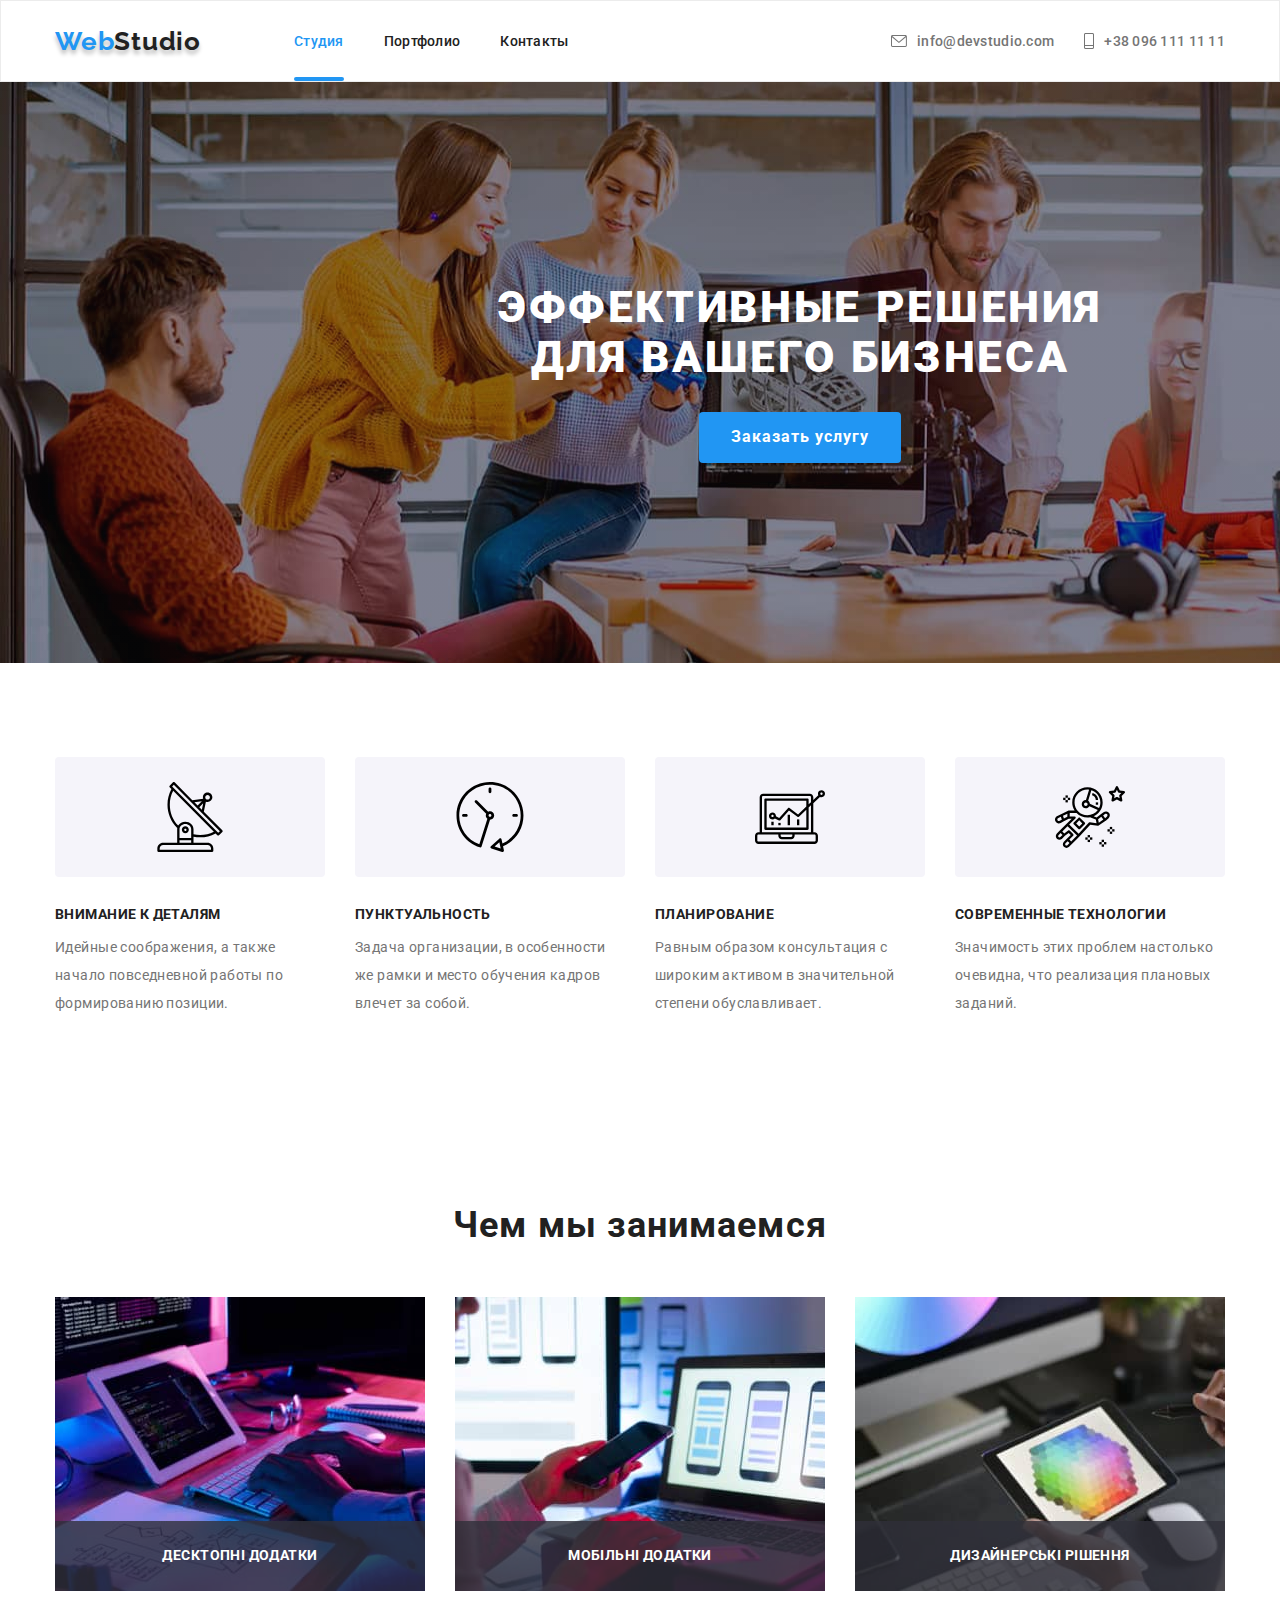
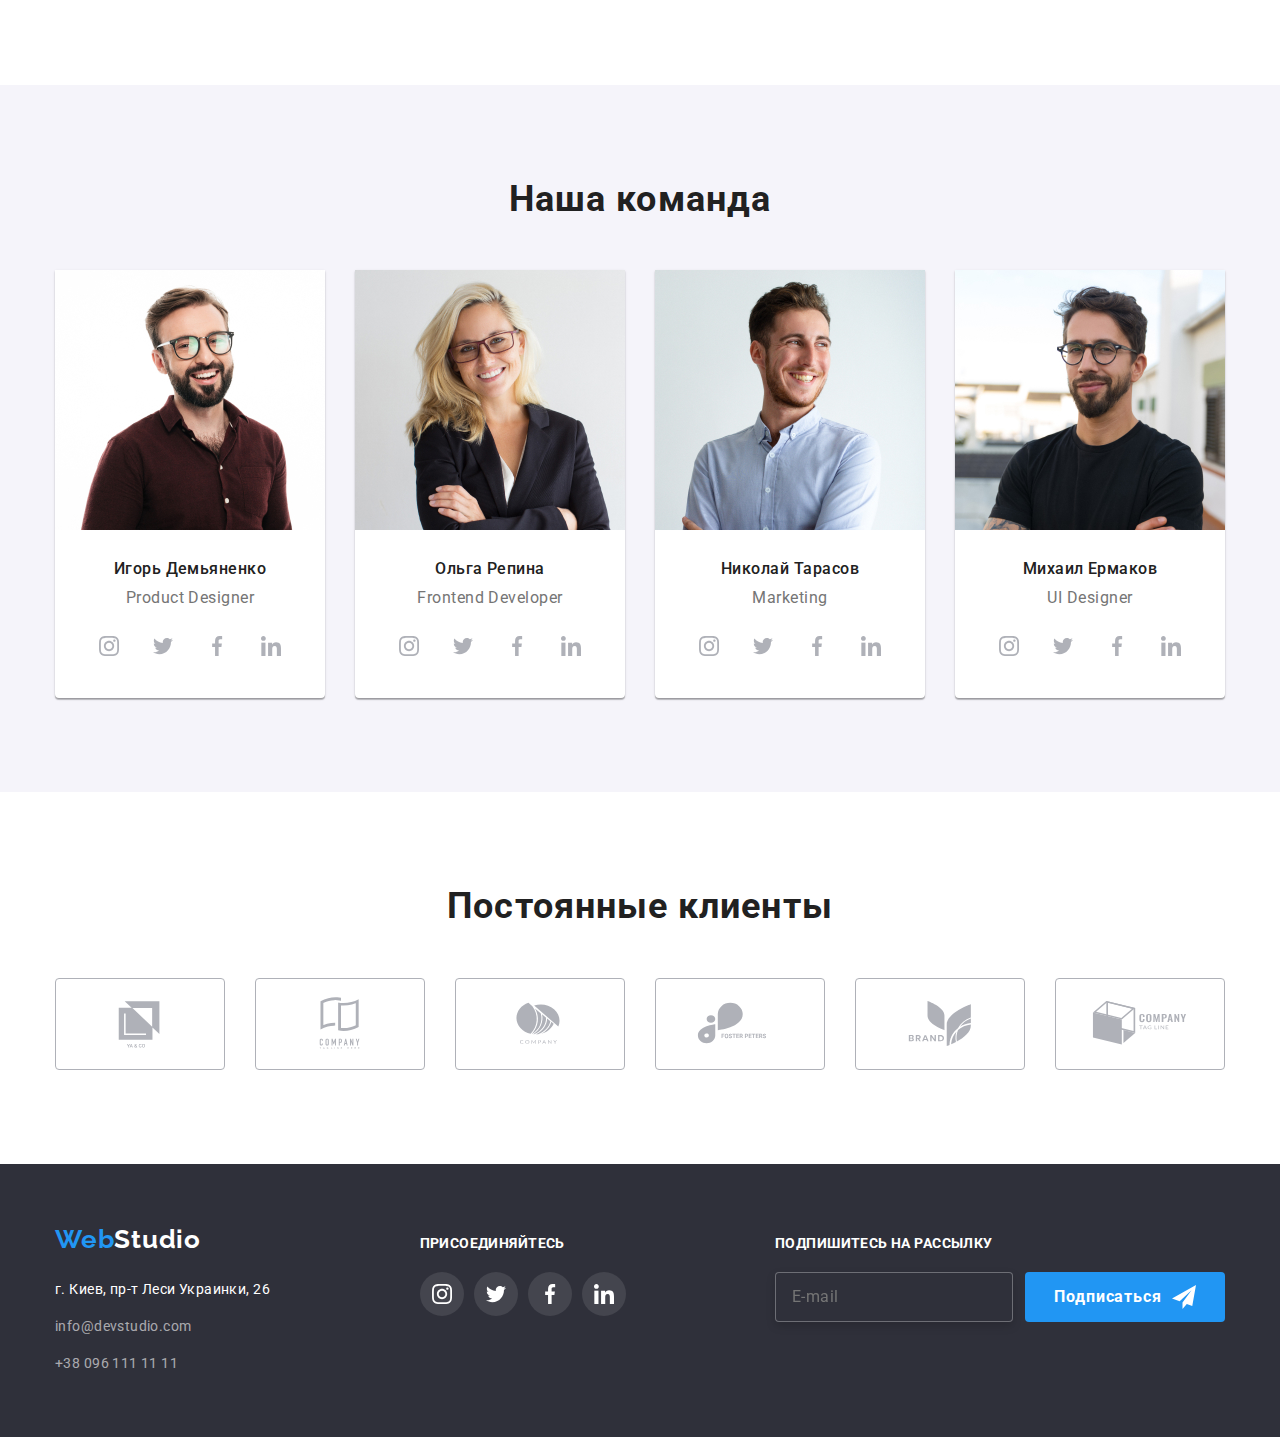
==== commit 2992765e: "5" ====
--- a/index.html
+++ b/index.html
@@ -210,19 +210,19 @@
             <li class="team__item">
               <picture>
                 <source
-                  srcset="./img/img(4).jpg, ./img/2x.comp.img(12)-min.jpg"
+                  srcset="./img/comp/employee1-1x.jpg 1x, ./img/comp/employee1-2x.jpg 2x"
                   media="(min-width:1200px)"
                 />
                 <source
-                  srcset="./img/tab.img(3)-min.jpg, ./img/2x.tab.img-min.jpg"
+                  srcset="./img/tablet/employee1-1x.jpg 1x, ./img/tablet/employee1-2x.jpg 2x"
                   media="(min-width: 768px)"
                 />
                 <source
-                  srcset="./img/mob.img(3)-min.jpg, ./img/2x.mob.img-min.jpg"
+                  srcset="./img/mobile/employee1-1x.jpg 1x, ./img/mobile/employee1-2x.jpg 2x"
                   media="(min-width:767px)"
                 />
 
-                <img src="./img/mob.img(3)-min.jpg" alt="ProductDesigner" />
+                <img src="./img/mobile/employee1-1x.jpg" alt="ProductDesigner" />
               </picture>
 
               <div class="team__card">
@@ -266,19 +266,19 @@
             <li class="team__item">
               <picture>
                 <source
-                  srcset="./img/img(1).jpg, ./img/2x.comp.img(13)-min.jpg"
+                  srcset="./img/comp/employee2-1x.jpg 1x, ./img/comp/employee2-2x.jpg 2x"
                   media="(min-width:1200px)"
                 />
                 <source
-                  srcset="./img/tab.img(2)-min.jpg, ./img/2x.tab.(1)img-min.jpg"
+                  srcset="./img/tablet/employee2-1x.jpg 1x, ./img/tablet/employee2-2x.jpg 2x"
                   media="(min-width: 768px)"
                 />
                 <source
-                  srcset="./img/mob.img(2)-min.jpg, ./img/2x.mob.(1)img-min.jpg"
+                  srcset="./img/mobile/employee2-1x.jpg 1x, ./img/mobile/employee2-2x.jpg 2x"
                   media="(min-width:767px)"
                 />
 
-                <img src="./img/mob.img(2)-min.jpg" alt="FrontendDeveloper" />
+                <img src="/img/mobile/employee2-1x.jpg" alt="FrontendDeveloper" />
               </picture>
               <div class="team__card">
                 <h3 class="team__title">Ольга Репина</h3>
@@ -321,19 +321,19 @@
             <li class="team__item">
               <picture>
                 <source
-                  srcset="./img/img(2).jpg, ./img/2x.comp.img(14)-min.jpg"
+                  srcset="./img/comp/employee3-1x.jpg 1x, ./img/comp/employee3-2x.jpg 2x"
                   media="(min-width:1200px)"
                 />
                 <source
-                  srcset="./img/tab.img(1)-min.jpg, ./img/2x.tab.img(2)-min.jpg"
+                  srcset="./img/tablet/employee3-1x.jpg 1x, ./img/tablet/employee3-2x.jpg 2x"
                   media="(min-width: 768px)"
                 />
                 <source
-                  srcset="./img/mob.img(1)-min.jpg, ./img/2x.mob.img(2)-min.jpg"
+                  srcset="./img/mobile/employee3-1x.jpg 1x, ./img/mobile/employee3-2x.jpg 2x"
                   media="(min-width:767px)"
                 />
 
-                <img src="./img/mob.img(1)-min.jpg" alt="Marketing" />
+                <img src="./img/mobile/employee3-1x.jpg" alt="Marketing" />
               </picture>
 
               <div class="team__card">
@@ -377,19 +377,19 @@
             <li class="team__item">
               <picture>
                 <source
-                  srcset="./img/img(3).jpg, ./img/2x.comp.img(15)-min.jpg"
+                  srcset="./img/comp/employee4-1x.jpg 1x, ./img/comp/employee4-2x.jpg 2x"
                   media="(min-width:1200px)"
                 />
                 <source
-                  srcset="./img/tab.img-min.jpg, ./img/2x.tab.img(3)-min.jpg"
+                  srcset="./img/tablet/employee4-1x.jpg 1x, ./img/tablet/employee4-2x.jpg 2x"
                   media="(min-width: 768px)"
                 />
                 <source
-                  srcset="./img/mob.img-min.jpg, ./img/2x.mob.img(3)-min.jpg"
+                  srcset="./img/mobile/employee4-1x.jpg 1x, ./img/mobile/employee4-2x.jpg 2x"
                   media="(min-width:767px)"
                 />
 
-                <img src="./img/mob.img-min.jpg" alt="UIDesigner" />
+                <img src="./img/mobile/employee4-1x.jpg" alt="UIDesigner" />
               </picture>
 
               <div class="team__card">
--- a/css/main.min.css
+++ b/css/main.min.css
@@ -1 +1 @@
-:root{--primary-text-color: #212121;--title-text-color: #2196f3;--accent-color: #757575;--primary-white-color: #ffffff}.visually-hidden{position:absolute;white-space:nowrap;width:1px;height:1px;overflow:hidden;border:0;padding:0;clip:rect(0 0 0 0);clip-path:inset(50%);margin:-1px}body{font-family:Roboto,sens-serif;margin:0px}h1,h2,h3,h4,p{margin-top:0;margin-bottom:0}ul,ol{list-style:none;margin-top:0;margin-bottom:0;padding-left:0}button{cursor:pointer}img{display:block;max-width:100%;height:auto}.section{padding-top:94px;padding-bottom:94px}.container{padding-left:15px;padding-right:15px;margin:0 auto}@media screen and (min-width: 480px){.container{width:480px}}@media screen and (min-width: 768px){.container{width:768px}}@media screen and (min-width: 1200px){.container{width:1200px}}a{text-decoration:none}.mobile-menu___container{position:relative;padding-left:25px;padding-top:48px;padding-bottom:48px;width:100vw;height:100vh;display:flex;flex-direction:column}.mobile-menu{position:fixed;width:100%;height:100%;max-height:796px;z-index:1000;top:0;left:0;background-color:#fff;box-shadow:0 0 0 100vmax rgba(0,0,0,.5);opacity:0;visibility:hidden;pointer-events:none;transition:opacity 250ms cubic-bezier(0.4, 0, 0.2, 1),visibility 250ms cubic-bezier(0.4, 0, 0.2, 1)}.mobile-menu.is-open{opacity:1;visibility:visible;pointer-events:auto}.mobile-menu__close-btn{position:absolute;top:10px;right:15px;background-color:rgba(0,0,0,0);border:none;padding:0;height:40px;cursor:pointer;color:#212121;transition:color 250ms cubic-bezier(0.4, 0, 0.2, 1)}.mobile-menu__close-btn:hover,.mobile-menu__close-btn:focus{color:var(--title-text-color)}.mobile-menu__close-icon{fill:currentColor}.mobile-menu-nav{margin-bottom:auto}.mobile-menu__item:not(:last-child){margin-bottom:32px}.mobile-menu__item-link{margin-bottom:302px}.mobil-phone{margin-bottom:32px}.mobile-mail{margin-bottom:64px}.mobile-link__menu{font-weight:500;font-size:40px;line-height:1.17;letter-spacing:.02em;color:#000;text-decoration:none;transition:color 250ms cubic-bezier(0.4, 0, 0.2, 1)}.mobile-link__menu:hover,.mobile-link__menu:focus{color:var(--title-text-color)}.mobile-menu-contact{margin-bottom:64px}.mobile-mail:not(:last-child){margin-bottom:32px}.mobile-phone__link{font-weight:500;font-size:34px;line-height:1.17;letter-spacing:.02em;color:#2196f3}.mobile-mail__link{font-weight:500;font-size:24px;line-height:1.16;letter-spacing:.02em;color:#757575;text-decoration:none}@media screen and (max-width: 450px){.mobile-mail__link{font-size:30px}}.mobile-social__link{font-weight:500;font-size:18px;line-height:1.22;letter-spacing:.02em;color:#2196f3;margin-right:10px}.mobile-info-link{display:flex;flex-wrap:wrap}.mobile-info-link__item:not(:last-child) .mobile-social__link::after{content:"";width:22px;height:0;border:1px solid rgba(33,33,33,.2);transform:rotate(90deg);margin-left:10px}.mobile-menu-open{background-color:rgba(0,0,0,0);border:none;padding:0}.mobile-menu-open{margin-left:auto;background-color:rgba(0,0,0,0);border:none;padding:0;height:40px}@media screen and (min-width: 768px){.mobile-menu-open{display:none}}.header{border:1px solid #ececec}.header__container{display:flex;align-items:center;justify-content:space-between}.logo{margin-right:93px;color:var(--title-text-color);text-shadow:0px 4px 4px rgba(0,0,0,.25);font-family:Raleway,cursive;font-family:"Raleway";font-weight:700;font-size:26px;line-height:1.19;letter-spacing:.03em;padding-top:16px;padding-bottom:16px;text-decoration:none}.logo__label{color:var(--primary-text-color)}@media screen and (min-width: 768px){.logo__label{padding-top:26px;padding-bottom:26px;font-size:26px;line-height:1.19}}@media screen and (min-width: 1200px){.logo__label{padding-top:24px;padding-bottom:25px}}.nav{display:flex;align-items:center}@media screen and (max-width: 767px){.nav{display:none}}@media screen and (min-width: 768px)and (max-width: 1199px){.nav{display:flex}}@media screen and (min-width: 1200px){.nav{display:flex;margin-left:93px}}.nav__link::after{content:"";left:0;bottom:-31px;position:absolute;display:block;width:100%;height:4px;border-radius:2px;margin-bottom:-1px;background-color:var(--title-text-color);opacity:0;transition:opacity 250ms cubic-bezier(0.4, 0, 0.2, 1)}.nav__link::after:hover::after,.nav__link::after:focus::after{opacity:1}.nav__link.nav__link__current{color:var(--title-text-color)}.nav__link.nav__link__current.nav__link__current::after{opacity:1}.nav-menu{display:flex;align-items:center}.nav__item:not(:last-child){margin-right:40px}.contacts__link{display:flex;align-items:center}.nav__link{position:relative;color:var(--primary-text-color);font-weight:500;font-size:14px;line-height:1.15;letter-spacing:.02em;text-decoration:none;transition:color 250ms cubic-bezier(0.4, 0, 0.2, 1)}.nav__link:hover,.nav__link:focus{color:var(--title-text-color)}@media screen and (max-width: 767px){.contacts{display:none}}@media screen and (min-width: 768px)and (max-width: 1199px){.contacts{margin-left:auto;padding-top:21px;padding-bottom:21px}}@media screen and (min-width: 1200px){.contacts{display:flex;margin-left:auto;padding-top:32px;padding-bottom:32px}}@media screen and (min-width: 768px)and (max-width: 1199px){.contacts__item:not(:last-child){margin-bottom:10px}}@media screen and (min-width: 1200px){.contacts__item:not(:last-child){margin-right:30px}}.contacts__icon,.contacts__icon{order:-1;margin-right:10px;fill:var(--accent-color)}.contacts__link{color:var(--accent-color);font-weight:500;font-size:14px;line-height:1.15;letter-spacing:.02em;text-decoration:none;transition:color 250ms cubic-bezier(0.4, 0, 0.2, 1)}.contacts__link:hover,.contacts__link:focus{color:var(--title-text-color)}.contacts__link:hover .contacts__icon,.contacts__link:focus .contacts__icon{fill:var(--title-text-color)}.contacts__link:hover .contacts__icon,.contacts__link:focus .contacts__icon{fill:var(--title-text-color)}.hero{text-align:center;margin-left:auto;margin-right:auto;background-color:#c4c4c4;background:linear-gradient(rgba(47, 48, 58, 0.4), rgba(47, 48, 58, 0.4)),url("../img/hero.background.jpg");background-size:cover;background-repeat:no-repeat;background-origin:border-box}@media screen and (min-width: 480px){.hero{width:480px}}@media screen and (min-width: 768px){.hero{width:768px}}@media screen and (min-width: 1200px){.hero{width:1200px}}.hero{background-image:url("../img/mob.Header.img-min.jpg");background-position:center top;background-repeat:no-repeat}@media screen and (min-device-pixel-ratio: 2)and (max-width: 767px),screen and (min-resolution: 192dpi)and (max-width: 767px),screen and (min-resolution: 2dppx)and (max-width: 767px){.hero{background-image:url("../img/Header2x.mob.img-min.jpg")}}@media screen and (min-width: 768px){.hero{background-image:url("../img/tab.Header.img-min.jpg")}}@media screen and (min-device-pixel-ratio: 2)and (min-width: 768px),screen and (min-resolution: 192dpi)and (min-width: 768px),screen and (min-resolution: 2dppx)and (min-width: 768px){.hero{background-image:url("../img/2x.tab.Header.img-min.jpg")}}@media screen and (min-width: 1200px){.hero{background-image:url("../img/hero.background.jpg")}}@media screen and (min-device-pixel-ratio: 2)and (min-width: 1200px),screen and (min-resolution: 192dpi)and (min-width: 1200px),screen and (min-resolution: 2dppx)and (min-width: 1200px){.hero{background-image:url("../img/2x.comp.hero.min.jpg")}}.hero{padding-top:200px;padding-bottom:200px}.hero__title{margin-bottom:30px;color:var(--primary-white-color);font-weight:900;font-size:44px;line-height:1.14;letter-spacing:.06em;text-transform:uppercase}.button{display:inline-block;padding:5px;text-decoration:none;border-radius:6px}.button{min-width:150px;padding:10px 32px 10px 32px;border-radius:4px;color:var(--primary-white-color);background-color:var(--title-text-color);font-weight:700;font-size:16px;line-height:1.9;letter-spacing:.06em;transition:background-color 250ms cubic-bezier(0.4, 0, 0.2, 1)}.button:hover,.button:focus{background-color:#188ce8}.hero__button{background-color:var(--title-text-color);color:var(--primary-white-color);border:none;text-decoration:none}@media screen and (min-width: 768px)and (max-width: 1199px){.products{display:flex;flex-wrap:wrap}}@media screen and (min-width: 1200px){.products{display:flex}}.products__item{max-width:450px}@media screen and (max-width: 1099px){.products__item:not(:last-child){margin-bottom:30px}}@media screen and (min-width: 768px){.products__item{flex-basis:calc((100% - 30px)/2)}}@media screen and (min-width: 768px)and (max-width: 1199px){.products__item:not(:nth-last-child(2n+1)){margin-right:30px}}@media screen and (min-width: 1200px){.products__item{flex-basis:calc((100% - 90px)/4)}.products__item:not(:last-child){margin-right:30px}}.products__box{margin-bottom:30px;display:flex;justify-content:center;align-items:center;width:100%;height:120px;background-color:#f5f4fa;border-radius:4px}.products__title{margin-bottom:10px;color:var(--primary-text-color);font-weight:700;font-size:14px;line-height:1.14;letter-spacing:.03em;text-transform:uppercase}@media screen and (max-width: 767px){.products__title{text-align:center}}.products__text{color:var(--accent-color);font-size:14px;line-height:2;letter-spacing:.03em}.works{padding-top:0px}.section__title{margin-bottom:50px;color:var(--primary-text-color);font-weight:700;font-size:36px;text-align:center;line-height:1.16;letter-spacing:.03em}.works{display:flex;gap:30px}@media screen and (max-width: 1200px){.section__no-pudding-top{display:none}}.works__box{position:relative}.works__text{display:flex;position:absolute;width:370px;height:70px;color:#fff;font-weight:700;font-size:14px;line-height:1.14;align-items:center;justify-content:center;letter-spacing:.03em;text-transform:uppercase;background-color:rgba(47,48,58,.8);bottom:0}.section__other-background{background-color:#f5f4fa}.section__title{margin-bottom:50px;font-weight:700;font-size:36px;text-align:center;line-height:1.16;letter-spacing:.03em}.team{max-width:100%;height:auto}@media screen and (min-width: 768px){.team{display:flex;flex-wrap:wrap;gap:30px}}.team__item{box-shadow:0px 1px 3px rgba(0,0,0,.12),0px 1px 1px rgba(0,0,0,.14),0px 2px 1px rgba(0,0,0,.2);border-radius:0px 0px 4px 4px;background-color:var(--primary-white-color)}@media screen and (min-width: 768px){.team__item{flex-basis:calc((100% - 30px)/2)}}@media screen and (min-width: 1200px){.team__item{flex-basis:calc((100% - 90px)/4)}}@media screen and (max-width: 768px){.team__item{justify-content:space-between;margin-bottom:30px}}.team__card{padding-top:30px;padding-bottom:30px;text-align:center}.team__title{margin-bottom:10px;color:var(--primary-text-color);font-weight:500;font-size:16px;line-height:1.18;letter-spacing:.03em}.team__text{margin-bottom:16px;color:var(--accent-color);font-size:16px;line-height:1.18;letter-spacing:.03em}.socials{display:flex;justify-content:center;gap:10px}.socials__link{display:flex;justify-content:center;align-items:center;width:44px;height:44px;border-radius:50%;background-color:var(--primary-white-color);transition:background-color 250ms cubic-bezier(0.4, 0, 0.2, 1),fill 250ms cubic-bezier(0.4, 0, 0.2, 1)}.socials__link:hover,.socials__link:focus{background-color:var(--title-text-color)}.socials__icon{fill:#afb1b8;transition:background-color 250ms cubic-bezier(0.4, 0, 0.2, 1),fill 250ms cubic-bezier(0.4, 0, 0.2, 1)}.socials__link:hover .socials__icon,.socials__link:focus .socials__icon{fill:var(--primary-white-color)}.section__title{margin-bottom:50px;color:var(--primary-text-color);font-weight:700;font-size:36px;text-align:center;line-height:1.16;letter-spacing:.03em}.clayens{display:flex;flex-wrap:wrap;gap:30px}.clayens__item{flex-basis:calc((100% - 30px)/2);height:92px}@media screen and (min-width: 768px){.clayens__item{flex-basis:calc((100% - 60px)/3)}}@media screen and (min-width: 1200px){.clayens__item{flex-basis:calc((100% - 150px)/6)}}.clayens__link{display:flex;justify-content:center;align-items:center;width:100%;height:100%;border:1px solid #afb1b8;border-radius:4px;transition:fill 250ms cubic-bezier(0.4, 0, 0.2, 1),border 250ms cubic-bezier(0.4, 0, 0.2, 1)}.clayens__link:hover,.clayens__link:focus{border:1px solid var(--title-text-color);fill:var(--title-text-color)}.clayens__icon{fill:#afb1b8;transition:fill 250ms cubic-bezier(0.4, 0, 0.2, 1),border 250ms cubic-bezier(0.4, 0, 0.2, 1)}.clayens__link:hover .clayens__icon,.clayens__link:focus .clayens__icon{fill:var(--title-text-color)}.footer{padding-top:60px;padding-bottom:60px;background-color:#2f303a}.footer__link{display:flex;justify-content:center;align-items:center;width:44px;height:44px;border-radius:50%;background-color:#44454e;transition:background-color 250ms cubic-bezier(0.4, 0, 0.2, 1),color 250ms cubic-bezier(0.4, 0, 0.2, 1)}.footer__link:hover,.footer__link:focus{background-color:var(--title-text-color)}.footer__link:hover .footer__icon,.footer__link:focus .footer__icon{fill:var(--primary-white-color)}.footer-container{align-items:baseline}@media screen and (max-width: 767px){.footer-container{text-align:center}}@media screen and (min-width: 768px){.footer-container{display:flex;flex-wrap:wrap;text-align:center;justify-content:space-around;align-items:baseline}}@media screen and (min-width: 1200px){.footer-container{display:flex;justify-content:space-between;align-items:baseline;text-align:left}.footer-container .footer__box{display:flex}}.footer__text{margin-bottom:20px}.footer__logo{color:var(--title-text-color);font-family:Raleway,cursive;font-style:normal;font-weight:700;font-size:26px;line-height:1.2;letter-spacing:.03em;text-decoration:none}.footer__color{color:var(--primary-white-color)}.footer__suptitel{margin-bottom:9px}@media screen and (min-width: 1200px){.footer__suptitel{margin-top:9px}}@media screen and (max-width: 767px){.footer-form{display:block}}@media screen and (min-width: 768px)and (max-width: 1199px){.footer-form{display:flex;flex-direction:column;flex-wrap:wrap;align-items:center}}.footer__adress{color:var(--primary-white-color);font-style:normal;font-size:14px;line-height:2;letter-spacing:.03em;text-decoration:none}.footer__info{color:rgba(255,255,255,.6);font-style:normal;font-size:14px;line-height:2;letter-spacing:.03em;text-decoration:none}.footer__titel{margin-bottom:20px;color:var(--primary-white-color);font-weight:700;font-size:14px;line-height:1.14;letter-spacing:.03em;text-transform:uppercase}.footer__list{display:inline-flex;column-gap:10px}.footer__icon{fill:var(--primary-white-color)}@media screen and (min-width: 768px){.footer__send{margin-left:93px;flex-wrap:wrap}}.footer__sign{margin-top:60px;margin-bottom:20px;color:var(--primary-white-color);font-weight:700;font-size:14px;line-height:1.14;letter-spacing:.03em;text-transform:uppercase}.footer__mail{margin-right:12px;width:100%;height:50px;border:1px solid rgba(255,255,255,.3);filter:drop-shadow(0px 4px 4px rgba(0, 0, 0, 0.15));border-radius:4px;background:#2f303a}.footer__mail{margin-bottom:20px;width:450px;height:50px;padding:15px 0px 15px 16px;font-size:16px;line-height:1.25;letter-spacing:.03em;color:rgba(255,255,255,.6)}@media screen and (max-width: 480px){.footer__mail{width:100%}}@media screen and (min-width: 1200px){.footer__mail{margin-right:12px;margin-bottom:0px;max-width:358px}}.footer__submit{display:inline-flex;justify-content:center;align-items:center;min-width:200px;align-self:center;padding:10px 28px 10px 28px;border-radius:4px;color:var(--primary-white-color);background-color:var(--title-text-color);font-weight:700;font-size:16px;line-height:1.9;letter-spacing:.06em;transition:background-color 250ms cubic-bezier(0.4, 0, 0.2, 1)}.footer__submit:hover,.footer__submit:focus{background-color:#188ce8}@media screen and (min-width: 1200px){.footer__submit{display:inline-flex}}.footer__submit::after{content:"";display:inline-block;width:24px;height:24px;background-image:url("../img/icon send.svg");margin-left:10px}.footer__button{background-color:var(--title-text-color);color:var(--primary-white-color);border:none;text-decoration:none}.backdrop{position:fixed;top:0;left:0;width:100%;height:100%;z-index:100;background-color:rgba(0,0,0,.5);transition:opacity 250ms cubic-bezier(0.4, 0, 0.2, 1),visibility 250ms cubic-bezier(0.4, 0, 0.2, 1)}.backdrop.is-hidden{opacity:0;visibility:hidden;pointer-events:none}.backdrop.is-hidden .modal{transform:translate(-50%, -50%) scale(0.85);transition:transform 250ms cubic-bezier(0.4, 0, 0.2, 1),visibility 250ms cubic-bezier(0.4, 0, 0.2, 1)}.modal{position:absolute;top:50%;left:50%;padding:40px 40px;max-width:100%;transform:translate(-50%, -50%);width:450px;min-height:609px;background-color:#fff;transform:translate(-50%, -50%) scale(1);transition:transform 250ms cubic-bezier(0.4, 0, 0.2, 1)}@media screen and (min-width: 1199px){.modal{min-width:528px;min-height:581px}}@media screen and (max-height: 450px){.modal{margin-top:90px}}@media screen and (max-height: 485px){.modal{margin-top:70px}}@media screen and (max-height: 600px){.modal{margin-top:50px}}.modal__btn{position:absolute;top:10px;right:10px;display:flex;justify-content:center;align-items:center;width:30px;height:30px;border-radius:50%;background-color:rgba(0,0,0,0);border:1px solid #555;padding:0}.modal__btn:hover,.modal__btn:focus{border-color:var(--title-text-color)}.modal .modal__clone{transition:fill 250ms cubic-bezier(0.4, 0, 0.2, 1)}.modal__btn:hover .modal .modal__clone,.modal__btn:focus .modal .modal__clone{fill:var(--title-text-color)}.modal__text{margin-bottom:12px;font-weight:700;font-size:20px;line-height:1.15;text-align:center;letter-spacing:.03em;color:var(--primary-text-color)}.modal__form{display:flex;flex-direction:column}.modal__desc{display:block;font-size:14px;line-height:1.2;margin-bottom:4px;color:var(--accent-color)}.modal__wrapper{display:block;position:relative}.modal__field{margin-bottom:10px}.modal__input{width:100%;height:40px;border:1px solid rgba(33,33,33,.2);border-radius:4px;padding-left:42px;color:var(--primary-text-color);transition:border color 250ms cubic-bezier(0.4, 0, 0.2, 1)}.modal__input:focus{outline:none;border-color:var(--title-text-color)}.modal__input:focus+.modal__icon{fill:var(--title-text-color)}.modal__icon{position:absolute;top:50%;left:15px;transform:translate(0, -50%);display:block;transition:fill 250ms cubic-bezier(0.4, 0, 0.2, 1)}.modal__comment{margin-bottom:20px}.modal__massage{display:block;width:100%;height:120px;border:1px solid rgba(33,33,33,.2);padding:10px 16px;resize:none;border-radius:4px;font-size:12px;line-height:2;letter-spacing:.01em;transition:border-color 250ms cubic-bezier(0.4, 0, 0.2, 1)}.modal__massage:focus{outline:none;border-color:var(--title-text-color)}.modal__massage::placeholder{font-size:14px}.modal__check:checked+.modal__info::before{border-color:var(--title-text-color);background-color:var(--title-text-color);background-image:url("../img/Vector.svg");background-size:contain;background-origin:border-box;background-repeat:no-repeat}.modal__info{margin-bottom:30px;display:flex;align-items:center;justify-content:center;font-size:14px;line-height:2;letter-spacing:.03em;color:var(--accent-color)}.modal__info::before{display:block;width:16px;height:15px;border:2px solid #212121;cursor:pointer;border-radius:2px;margin-right:10px;content:""}.modal__check:focus+.modal__info::before::before{outline:2px solid var(--primary-white-color)}.modal__doc{display:flex;align-items:center;font-size:14px;line-height:2;letter-spacing:.03em;color:var(--title-text-color)}.modal__submit{min-width:150px;align-self:center;padding:10px 52px 10px 52px;border-radius:4px;color:var(--primary-white-color);background-color:var(--title-text-color);font-weight:700;font-size:16px;line-height:1.9;letter-spacing:.06em;transition:background-color 250ms cubic-bezier(0.4, 0, 0.2, 1)}.modal__submit:hover,.modal__submit:focus{background-color:#188ce8}.modal__button{background-color:var(--title-text-color);color:var(--primary-white-color);border:none;text-decoration:none}.main{display:flex;max-width:350px}@media screen and (max-width: 767px){.main{flex-wrap:wrap;margin-bottom:40px}}@media screen and (min-width: 768px)and (max-width: 1199px){.main{min-width:100%;margin-bottom:30px;justify-content:center}}@media screen and (min-width: 1200px){.main{min-width:100%;margin-bottom:48px;justify-content:center}}.main__list:not(:last-child){margin-right:8px}@media screen and (max-width: 767px){.button-list__item:nth-child(-n+3){margin-bottom:15px}}.button__type{padding:6px 22px 6px 22px;color:var(--primary-text-color);background-color:#f5f4fa;font-weight:500;font-size:16px;line-height:1.62;text-align:center;letter-spacing:.03em;text-decoration:none;cursor:pointer;border-radius:6px;transition:color 250ms cubic-bezier(0.4, 0, 0.2, 1),background-color 250ms cubic-bezier(0.4, 0, 0.2, 1),box-shadow 250ms cubic-bezier(0.4, 0, 0.2, 1)}.button__type:hover,.button__type:focus{color:var(--primary-white-color);background-color:var(--title-text-color);box-shadow:0px 3px 1px rgba(0,0,0,.1),0px 1px 2px rgba(0,0,0,.08),0px 2px 2px rgba(0,0,0,.12);border-radius:4px}.main__button{background-color:#f5f4fa;color:var(--primary-text-color);border:none;text-decoration:none}.main__button:hover{border:none;text-decoration:none}.foto{display:block}@media screen and (min-width: 768px){.foto{display:flex;flex-wrap:wrap;justify-content:space-between;row-gap:30px}}@media screen and (max-width: 767px){.info__element:not(:last-child){margin-bottom:30px}}.foto__link{display:block;transition:box-shadow 250ms cubic-bezier(0.4, 0, 0.2, 1)}.foto__link:hover .overlay,.foto__link:focus .overlay{transform:translate(0, 0)}.foto__link:hover,.foto__link:focus{box-shadow:0px 1px 1px rgba(0,0,0,.12),0px 4px 4px rgba(0,0,0,.06),1px 4px 6px rgba(0,0,0,.16)}.foto__link:hover:hover,.foto__link:hover:focus,.foto__link:focus:hover,.foto__link:focus:focus{box-shadow:0px 1px 1px rgba(0,0,0,.12),0px 4px 4px rgba(0,0,0,.06),1px 4px 6px rgba(0,0,0,.16)}@media screen and (min-width: 768px)and (max-width: 1199px){.foto__link:hover,.foto__link:focus{width:354px;display:flex;flex-direction:column;height:100%}}.foto__link{display:flex;flex-direction:column;height:100%;text-decoration:none}@media screen and (min-width: 768px){.info__element{flex-basis:calc((100% - 30px)/2)}}@media screen and (min-width: 1200px){.info__element{flex-basis:calc((100% - 60px)/3)}}.info__wrapper{position:relative;overflow:hidden}.overlay{display:flex;align-items:center;justify-content:center;position:absolute;padding:24px;left:0;top:0;width:100%;height:100%;overflow:hidden;font-size:18px;line-height:1.55;letter-spacing:.03em;color:var(--primary-white-color);background-color:rgba(33,150,243,.9);transform:translate(0, 100%);transition:transform 250ms cubic-bezier(0.4, 0, 0.2, 1),opacity 250ms cubic-bezier(0.4, 0, 0.2, 1)}.info__box{flex-grow:1;padding:20px 24px 20px 24px;background:#fff;border:1px solid #eee}.info__title{margin-bottom:4px;font-weight:700;font-size:18px;line-height:2;letter-spacing:.06em;color:var(--primary-text-color)}.info__text{font-size:16px;line-height:1.87;letter-spacing:.03em;color:var(--accent-color)}/*# sourceMappingURL=main.min.css.map */+:root{--primary-text-color: #212121;--title-text-color: #2196f3;--accent-color: #757575;--primary-white-color: #ffffff}.visually-hidden{position:absolute;white-space:nowrap;width:1px;height:1px;overflow:hidden;border:0;padding:0;clip:rect(0 0 0 0);clip-path:inset(50%);margin:-1px}body{font-family:Roboto,sens-serif;margin:0px}h1,h2,h3,h4,p{margin-top:0;margin-bottom:0}ul,ol{list-style:none;margin-top:0;margin-bottom:0;padding-left:0}button{cursor:pointer}img{display:block;max-width:100%;height:auto}.section{padding-top:94px;padding-bottom:94px}.container{padding-left:15px;padding-right:15px;margin:0 auto}@media screen and (min-width: 480px){.container{width:480px}}@media screen and (min-width: 768px){.container{width:768px}}@media screen and (min-width: 1200px){.container{width:1200px}}a{text-decoration:none}.mobile-menu___container{position:relative;padding-left:25px;padding-top:48px;padding-bottom:48px;width:100vw;height:100vh;flex-direction:column}.mobile-menu{position:fixed;width:100%;height:100%;max-height:796px;z-index:1000;top:0;left:0;background-color:#fff;box-shadow:0 0 0 100vmax rgba(0,0,0,.5);opacity:0;visibility:hidden;pointer-events:none;transition:opacity 250ms cubic-bezier(0.4, 0, 0.2, 1),visibility 250ms cubic-bezier(0.4, 0, 0.2, 1)}.mobile-menu.is-open{opacity:1;visibility:visible;pointer-events:auto}.mobile-menu__close-btn{position:absolute;top:10px;right:15px;background-color:rgba(0,0,0,0);border:none;padding:0;height:40px;cursor:pointer;color:#212121;transition:color 250ms cubic-bezier(0.4, 0, 0.2, 1)}.mobile-menu__close-btn:hover,.mobile-menu__close-btn:focus{color:var(--title-text-color)}.mobile-menu__close-icon{fill:currentColor}.mobile-menu-nav{margin-bottom:auto}.mobile-menu__item:not(:last-child){margin-bottom:32px}.mobil-phone{margin-bottom:32px}.mobile-mail{margin-bottom:64px}.mobile-link__menu{font-weight:500;font-size:40px;line-height:1.17;letter-spacing:.02em;color:#000;text-decoration:none;transition:color 250ms cubic-bezier(0.4, 0, 0.2, 1)}.mobile-link__menu:hover,.mobile-link__menu:focus{color:var(--title-text-color)}.mobile-menu-contact{margin-bottom:64px}.mobile-mail:not(:last-child){margin-bottom:32px}.mobile-phone__link{font-weight:500;font-size:34px;line-height:1.17;letter-spacing:.02em;color:#2196f3}.mobile-mail__link{font-weight:500;font-size:24px;line-height:1.16;letter-spacing:.02em;color:#757575;text-decoration:none}@media screen and (max-width: 450px){.mobile-mail__link{font-size:30px}}.mobile-social__link{font-weight:500;font-size:18px;line-height:1.22;letter-spacing:.02em;color:#2196f3;margin-right:10px}.mobile-info-link{display:flex;flex-wrap:wrap}.mobile-info-link__item:not(:last-child) .mobile-social__link::after{content:"";width:22px;height:0;border:1px solid rgba(33,33,33,.2);transform:rotate(90deg);margin-left:10px}.mobile-menu-open{background-color:rgba(0,0,0,0);border:none;padding:0}.mobile-menu-open{margin-left:auto;background-color:rgba(0,0,0,0);border:none;padding:0;height:40px}@media screen and (min-width: 768px){.mobile-menu-open{display:none}}.header{border:1px solid #ececec}.header__container{display:flex;align-items:center;justify-content:space-between}.logo{color:var(--title-text-color);text-shadow:0px 4px 4px rgba(0,0,0,.25);font-family:Raleway,cursive;font-family:"Raleway";font-weight:700;font-size:26px;line-height:1.19;letter-spacing:.03em;padding-top:16px;padding-bottom:16px;text-decoration:none}.logo__label{color:var(--primary-text-color)}@media screen and (min-width: 768px){.logo__label{padding-top:26px;padding-bottom:26px;font-size:26px;line-height:1.19}}@media screen and (min-width: 1200px){.logo__label{padding-top:24px;padding-bottom:25px}}.nav{display:flex;align-items:center}@media screen and (max-width: 767px){.nav{display:none}}@media screen and (min-width: 768px)and (max-width: 1199px){.nav{display:flex}}@media screen and (min-width: 1200px){.nav{display:flex;margin-left:93px}}.nav__link::after{content:"";left:0;bottom:-31px;position:absolute;display:block;width:100%;height:4px;border-radius:2px;margin-bottom:-1px;background-color:var(--title-text-color);opacity:0;transition:opacity 250ms cubic-bezier(0.4, 0, 0.2, 1)}.nav__link::after:hover::after,.nav__link::after:focus::after{opacity:1}.nav__link.nav__link__current{color:var(--title-text-color)}.nav__link.nav__link__current.nav__link__current::after{opacity:1}.nav-menu{display:flex;align-items:center}.nav__item:not(:last-child){margin-right:40px}.contacts__link{display:flex;align-items:center}.nav__link{position:relative;color:var(--primary-text-color);font-weight:500;font-size:14px;line-height:1.15;letter-spacing:.02em;text-decoration:none;transition:color 250ms cubic-bezier(0.4, 0, 0.2, 1)}.nav__link:hover,.nav__link:focus{color:var(--title-text-color)}@media screen and (max-width: 767px){.contacts{display:none}}@media screen and (min-width: 768px)and (max-width: 1199px){.contacts{margin-left:auto;padding-top:21px;padding-bottom:21px}}@media screen and (min-width: 1200px){.contacts{display:flex;margin-left:auto;padding-top:32px;padding-bottom:32px}}@media screen and (min-width: 768px)and (max-width: 1199px){.contacts__item:not(:last-child){margin-bottom:10px}}@media screen and (min-width: 1200px){.contacts__item:not(:last-child){margin-right:30px}}.contacts__icon,.contacts__icon{order:-1;margin-right:10px;fill:var(--accent-color)}.contacts__link{color:var(--accent-color);font-weight:500;font-size:14px;line-height:1.15;letter-spacing:.02em;text-decoration:none;transition:color 250ms cubic-bezier(0.4, 0, 0.2, 1)}.contacts__link:hover,.contacts__link:focus{color:var(--title-text-color)}.contacts__link:hover .contacts__icon,.contacts__link:focus .contacts__icon{fill:var(--title-text-color)}.contacts__link:hover .contacts__icon,.contacts__link:focus .contacts__icon{fill:var(--title-text-color)}.hero{text-align:center;margin-left:auto;margin-right:auto;background-color:#c4c4c4;background:linear-gradient(rgba(47, 48, 58, 0.4), rgba(47, 48, 58, 0.4)),url("../img/hero.background.jpg");background-size:cover;background-repeat:no-repeat;background-origin:border-box}@media screen and (min-width: 1200px){.hero{width:1600px}}.hero{background-image:linear-gradient(to right, rgba(47, 48, 58, 0.1), rgba(47, 48, 58, 0.1)),url("../img/mob.Header.img-min.jpg");background-position:center top;background-repeat:no-repeat}@media screen and (min-device-pixel-ratio: 2)and (max-width: 767px),screen and (min-resolution: 192dpi)and (max-width: 767px),screen and (min-resolution: 2dppx)and (max-width: 767px){.hero{background-image:linear-gradient(to right, rgba(47, 48, 58, 0.1), rgba(47, 48, 58, 0.1)),url("../img/Header2x.mob.img-min.jpg")}}@media screen and (min-width: 768px){.hero{background-image:linear-gradient(to right, rgba(47, 48, 58, 0.1), rgba(47, 48, 58, 0.1)),url("../img/tab.Header.img-min.jpg")}}@media screen and (min-device-pixel-ratio: 2)and (min-width: 768px),screen and (min-resolution: 192dpi)and (min-width: 768px),screen and (min-resolution: 2dppx)and (min-width: 768px){.hero{background-image:linear-gradient(to right, rgba(47, 48, 58, 0.1), rgba(47, 48, 58, 0.1)),url("../img/2x.tab.Header.img-min.jpg")}}@media screen and (min-width: 1200px){.hero{background-image:linear-gradient(to right, rgba(47, 48, 58, 0.1), rgba(47, 48, 58, 0.1)),url("../img/hero.background.jpg")}}@media screen and (min-device-pixel-ratio: 2)and (min-width: 1200px),screen and (min-resolution: 192dpi)and (min-width: 1200px),screen and (min-resolution: 2dppx)and (min-width: 1200px){.hero{background-image:linear-gradient(to right, rgba(47, 48, 58, 0.1), rgba(47, 48, 58, 0.1)),url("../img/2x.comp.hero.min.jpg")}}.hero{padding-top:200px;padding-bottom:200px}.hero__title{margin-bottom:30px;color:var(--primary-white-color);font-weight:900;font-size:44px;line-height:1.14;letter-spacing:.06em;text-transform:uppercase}.button{display:inline-block;padding:5px;text-decoration:none;border-radius:6px}.button{min-width:150px;padding:10px 32px 10px 32px;border-radius:4px;color:var(--primary-white-color);background-color:var(--title-text-color);font-weight:700;font-size:16px;line-height:1.9;letter-spacing:.06em;transition:background-color 250ms cubic-bezier(0.4, 0, 0.2, 1)}.button:hover,.button:focus{background-color:#188ce8}.hero__button{background-color:var(--title-text-color);color:var(--primary-white-color);border:none;text-decoration:none}@media screen and (min-width: 768px)and (max-width: 1199px){.products{display:flex;flex-wrap:wrap}}@media screen and (min-width: 1200px){.products{display:flex}}.products__item{max-width:450px}@media screen and (max-width: 1099px){.products__item:not(:last-child){margin-bottom:30px}}@media screen and (min-width: 768px){.products__item{flex-basis:calc((100% - 30px)/2)}}@media screen and (min-width: 768px)and (max-width: 1199px){.products__item:not(:nth-last-child(2n+1)){margin-right:30px}}@media screen and (min-width: 1200px){.products__item{flex-basis:calc((100% - 90px)/4)}.products__item:not(:last-child){margin-right:30px}}.products__box{margin-bottom:30px;display:flex;justify-content:center;align-items:center;width:100%;height:120px;background-color:#f5f4fa;border-radius:4px}.products__title{margin-bottom:10px;color:var(--primary-text-color);font-weight:700;font-size:14px;line-height:1.14;letter-spacing:.03em;text-transform:uppercase}@media screen and (max-width: 767px){.products__title{text-align:center}}.products__text{color:var(--accent-color);font-size:14px;line-height:2;letter-spacing:.03em}.works{padding-top:0px}.section__title{margin-bottom:50px;color:var(--primary-text-color);font-weight:700;font-size:36px;text-align:center;line-height:1.16;letter-spacing:.03em}.works{display:flex;gap:30px}@media screen and (max-width: 1200px){.section__no-pudding-top{display:none}}.works__box{position:relative}.works__text{display:flex;position:absolute;width:370px;height:70px;color:#fff;font-weight:700;font-size:14px;line-height:1.14;align-items:center;justify-content:center;letter-spacing:.03em;text-transform:uppercase;background-color:rgba(47,48,58,.8);bottom:0}.section__other-background{background-color:#f5f4fa}.section__title{margin-bottom:50px;font-weight:700;font-size:36px;text-align:center;line-height:1.16;letter-spacing:.03em}.team{max-width:100%;height:auto}@media screen and (min-width: 768px){.team{display:flex;flex-wrap:wrap;gap:30px}}.team__item{box-shadow:0px 1px 3px rgba(0,0,0,.12),0px 1px 1px rgba(0,0,0,.14),0px 2px 1px rgba(0,0,0,.2);border-radius:0px 0px 4px 4px;background-color:var(--primary-white-color)}@media screen and (min-width: 768px){.team__item{flex-basis:calc((100% - 30px)/2)}}@media screen and (min-width: 1200px){.team__item{flex-basis:calc((100% - 90px)/4)}}@media screen and (max-width: 768px){.team__item{justify-content:space-between;margin-bottom:30px}}.team__card{padding-top:30px;padding-bottom:30px;text-align:center}.team__title{margin-bottom:10px;color:var(--primary-text-color);font-weight:500;font-size:16px;line-height:1.18;letter-spacing:.03em}.team__text{margin-bottom:16px;color:var(--accent-color);font-size:16px;line-height:1.18;letter-spacing:.03em}.socials{display:flex;justify-content:center;gap:10px}.socials__link{display:flex;justify-content:center;align-items:center;width:44px;height:44px;border-radius:50%;background-color:var(--primary-white-color);transition:background-color 250ms cubic-bezier(0.4, 0, 0.2, 1),fill 250ms cubic-bezier(0.4, 0, 0.2, 1)}.socials__link:hover,.socials__link:focus{background-color:var(--title-text-color)}.socials__icon{fill:#afb1b8;transition:background-color 250ms cubic-bezier(0.4, 0, 0.2, 1),fill 250ms cubic-bezier(0.4, 0, 0.2, 1)}.socials__link:hover .socials__icon,.socials__link:focus .socials__icon{fill:var(--primary-white-color)}.section__title{margin-bottom:50px;color:var(--primary-text-color);font-weight:700;font-size:36px;text-align:center;line-height:1.16;letter-spacing:.03em}.clayens{display:flex;flex-wrap:wrap;gap:30px}.clayens__item{flex-basis:calc((100% - 30px)/2);height:92px}@media screen and (min-width: 768px){.clayens__item{flex-basis:calc((100% - 60px)/3)}}@media screen and (min-width: 1200px){.clayens__item{flex-basis:calc((100% - 150px)/6)}}.clayens__link{display:flex;justify-content:center;align-items:center;width:100%;height:100%;border:1px solid #afb1b8;border-radius:4px;transition:fill 250ms cubic-bezier(0.4, 0, 0.2, 1),border 250ms cubic-bezier(0.4, 0, 0.2, 1)}.clayens__link:hover,.clayens__link:focus{border:1px solid var(--title-text-color);fill:var(--title-text-color)}.clayens__icon{fill:#afb1b8;transition:fill 250ms cubic-bezier(0.4, 0, 0.2, 1),border 250ms cubic-bezier(0.4, 0, 0.2, 1)}.clayens__link:hover .clayens__icon,.clayens__link:focus .clayens__icon{fill:var(--title-text-color)}.footer{padding-top:60px;padding-bottom:60px;background-color:#2f303a}.footer__link{display:flex;justify-content:center;align-items:center;width:44px;height:44px;border-radius:50%;background-color:#44454e;transition:background-color 250ms cubic-bezier(0.4, 0, 0.2, 1),color 250ms cubic-bezier(0.4, 0, 0.2, 1)}.footer__link:hover,.footer__link:focus{background-color:var(--title-text-color)}.footer__link:hover .footer__icon,.footer__link:focus .footer__icon{fill:var(--primary-white-color)}.footer-container{align-items:baseline}@media screen and (max-width: 767px){.footer-container{text-align:center}}@media screen and (min-width: 768px){.footer-container{display:flex;flex-wrap:wrap;text-align:center;justify-content:space-around;align-items:baseline}}@media screen and (min-width: 1200px){.footer-container{display:flex;justify-content:space-between;align-items:baseline;text-align:left}.footer-container .footer__box{display:flex}}.footer__box{width:450px}.footer__text{margin-bottom:20px}.footer__logo{color:var(--title-text-color);font-family:Raleway,cursive;font-style:normal;font-weight:700;font-size:26px;line-height:1.2;letter-spacing:.03em;text-decoration:none}.footer__color{color:var(--primary-white-color)}@media screen and (min-width: 1200px){.footer__suptitel{margin-top:9px}}@media screen and (max-width: 767px){.footer-form{display:block}}@media screen and (min-width: 768px)and (max-width: 1199px){.footer-form{display:flex;flex-direction:column;flex-wrap:wrap;align-items:center}}.footer__adress{color:var(--primary-white-color);font-style:normal;font-size:14px;line-height:2;letter-spacing:.03em;text-decoration:none}.footer__info{color:rgba(255,255,255,.6);font-style:normal;font-size:14px;line-height:2;letter-spacing:.03em;text-decoration:none}.footer__titel{margin-bottom:20px;color:var(--primary-white-color);font-weight:700;font-size:14px;line-height:1.14;letter-spacing:.03em;text-transform:uppercase}.footer__list{display:inline-flex;column-gap:10px}.footer__icon{fill:var(--primary-white-color)}@media screen and (min-width: 768px){.footer__send{flex-wrap:wrap}}.footer__sign{margin-bottom:20px;color:var(--primary-white-color);font-weight:700;font-size:14px;line-height:1.14;letter-spacing:.03em;text-transform:uppercase}.footer__mail{margin-right:12px;width:100%;height:50px;border:1px solid rgba(255,255,255,.3);filter:drop-shadow(0px 4px 4px rgba(0, 0, 0, 0.15));border-radius:4px;background:#2f303a}.footer__mail{margin-bottom:20px;width:450px;height:50px;padding:15px 0px 15px 16px;font-size:16px;line-height:1.25;letter-spacing:.03em;color:rgba(255,255,255,.6)}@media screen and (max-width: 480px){.footer__mail{width:100%}}@media screen and (min-width: 1200px){.footer__mail{margin-right:12px;margin-bottom:0px;max-width:358px}}.footer__submit{display:inline-flex;justify-content:center;align-items:center;min-width:200px;align-self:center;padding:10px 28px 10px 28px;border-radius:4px;color:var(--primary-white-color);background-color:var(--title-text-color);font-weight:700;font-size:16px;line-height:1.9;letter-spacing:.06em;transition:background-color 250ms cubic-bezier(0.4, 0, 0.2, 1)}.footer__submit:hover,.footer__submit:focus{background-color:#188ce8}@media screen and (min-width: 1200px){.footer__submit{display:inline-flex}}.footer__submit::after{content:"";display:inline-block;width:24px;height:24px;background-image:url("../img/icon send.svg");margin-left:10px}.footer__button{background-color:var(--title-text-color);color:var(--primary-white-color);border:none;text-decoration:none}.backdrop{position:fixed;top:0;left:0;width:100%;height:100%;z-index:100;background-color:rgba(0,0,0,.5);transition:opacity 250ms cubic-bezier(0.4, 0, 0.2, 1),visibility 250ms cubic-bezier(0.4, 0, 0.2, 1)}.backdrop.is-hidden{opacity:0;visibility:hidden;pointer-events:none}.backdrop.is-hidden .modal{transform:translate(-50%, -50%) scale(0.85);transition:transform 250ms cubic-bezier(0.4, 0, 0.2, 1),visibility 250ms cubic-bezier(0.4, 0, 0.2, 1)}.modal{position:absolute;top:50%;left:50%;padding:40px 40px;max-width:100%;transform:translate(-50%, -50%);width:450px;min-height:609px;background-color:#fff;transform:translate(-50%, -50%) scale(1);transition:transform 250ms cubic-bezier(0.4, 0, 0.2, 1)}@media screen and (min-width: 1199px){.modal{min-width:528px;min-height:581px}}@media screen and (max-height: 450px){.modal{margin-top:90px}}@media screen and (max-height: 485px){.modal{margin-top:70px}}@media screen and (max-height: 600px){.modal{margin-top:50px}}.modal__btn{position:absolute;top:10px;right:10px;display:flex;justify-content:center;align-items:center;width:30px;height:30px;border-radius:50%;background-color:rgba(0,0,0,0);border:1px solid #555;padding:0}.modal__btn:hover,.modal__btn:focus{border-color:var(--title-text-color)}.modal .modal__clone{transition:fill 250ms cubic-bezier(0.4, 0, 0.2, 1)}.modal__btn:hover .modal .modal__clone,.modal__btn:focus .modal .modal__clone{fill:var(--title-text-color)}.modal__text{margin-bottom:12px;font-weight:700;font-size:20px;line-height:1.15;text-align:center;letter-spacing:.03em;color:var(--primary-text-color)}.modal__form{display:flex;flex-direction:column}.modal__desc{display:block;font-size:14px;line-height:1.2;margin-bottom:4px;color:var(--accent-color)}.modal__wrapper{display:block;position:relative}.modal__field{margin-bottom:10px}.modal__input{width:100%;height:40px;border:1px solid rgba(33,33,33,.2);border-radius:4px;padding-left:42px;color:var(--primary-text-color);transition:border color 250ms cubic-bezier(0.4, 0, 0.2, 1)}.modal__input:focus{outline:none;border-color:var(--title-text-color)}.modal__input:focus+.modal__icon{fill:var(--title-text-color)}.modal__icon{position:absolute;top:50%;left:15px;transform:translate(0, -50%);display:block;transition:fill 250ms cubic-bezier(0.4, 0, 0.2, 1)}.modal__comment{margin-bottom:20px}.modal__massage{display:block;width:100%;height:120px;border:1px solid rgba(33,33,33,.2);padding:10px 16px;resize:none;border-radius:4px;font-size:12px;line-height:2;letter-spacing:.01em;transition:border-color 250ms cubic-bezier(0.4, 0, 0.2, 1)}.modal__massage:focus{outline:none;border-color:var(--title-text-color)}.modal__massage::placeholder{font-size:14px}.modal__check:checked+.modal__info::before{border-color:var(--title-text-color);background-color:var(--title-text-color);background-image:url("../img/Vector.svg");background-size:contain;background-origin:border-box;background-repeat:no-repeat}.modal__info{margin-bottom:30px;display:flex;align-items:center;justify-content:center;font-size:12px;line-height:2;letter-spacing:.03em;color:var(--accent-color)}@media screen and (min-width: 1200px){.modal__info{font-size:12px;line-height:1.71;justify-content:center}}.modal__info::before{display:block;width:16px;height:15px;border:2px solid #212121;cursor:pointer;border-radius:2px;margin-right:10px;content:""}.modal__check:focus+.modal__info::before::before{outline:2px solid var(--primary-white-color)}.modal__doc{display:flex;align-items:center;font-size:14px;line-height:2;letter-spacing:.03em;color:var(--title-text-color)}.modal__submit{min-width:150px;align-self:center;padding:10px 52px 10px 52px;border-radius:4px;color:var(--primary-white-color);background-color:var(--title-text-color);font-weight:700;font-size:16px;line-height:1.9;letter-spacing:.06em;transition:background-color 250ms cubic-bezier(0.4, 0, 0.2, 1)}.modal__submit:hover,.modal__submit:focus{background-color:#188ce8}.modal__button{background-color:var(--title-text-color);color:var(--primary-white-color);border:none;text-decoration:none}.main{gap:15px 8px;display:flex}@media screen and (max-width: 767px){.main{flex-wrap:wrap;margin-bottom:40px}}@media screen and (min-width: 768px)and (max-width: 1199px){.main{min-width:100%;margin-bottom:30px;justify-content:center}}@media screen and (min-width: 1200px){.main{min-width:100%;margin-bottom:48px;justify-content:center}}@media screen and (max-width: 767px){.button-list__item:nth-child(-n+3){margin-bottom:15px}}.button__type{padding:6px 22px 6px 22px;color:var(--primary-text-color);background-color:#f5f4fa;font-weight:500;font-size:16px;line-height:1.62;text-align:center;letter-spacing:.03em;text-decoration:none;cursor:pointer;border-radius:6px;transition:color 250ms cubic-bezier(0.4, 0, 0.2, 1),background-color 250ms cubic-bezier(0.4, 0, 0.2, 1),box-shadow 250ms cubic-bezier(0.4, 0, 0.2, 1)}.button__type:hover,.button__type:focus{color:var(--primary-white-color);background-color:var(--title-text-color);box-shadow:0px 3px 1px rgba(0,0,0,.1),0px 1px 2px rgba(0,0,0,.08),0px 2px 2px rgba(0,0,0,.12);border-radius:4px}.main__button{background-color:#f5f4fa;color:var(--primary-text-color);border:none;text-decoration:none}.main__button:hover{border:none;text-decoration:none}.foto{display:block}@media screen and (min-width: 768px){.foto{display:flex;flex-wrap:wrap;justify-content:space-between;row-gap:30px}}@media screen and (max-width: 767px){.info__element:not(:last-child){margin-bottom:30px}}.foto__link{display:block;transition:box-shadow 250ms cubic-bezier(0.4, 0, 0.2, 1)}.foto__link:hover .overlay,.foto__link:focus .overlay{transform:translate(0, 0)}.foto__link:hover,.foto__link:focus{box-shadow:0px 1px 1px rgba(0,0,0,.12),0px 4px 4px rgba(0,0,0,.06),1px 4px 6px rgba(0,0,0,.16)}.foto__link:hover:hover,.foto__link:hover:focus,.foto__link:focus:hover,.foto__link:focus:focus{box-shadow:0px 1px 1px rgba(0,0,0,.12),0px 4px 4px rgba(0,0,0,.06),1px 4px 6px rgba(0,0,0,.16)}@media screen and (min-width: 768px)and (max-width: 1199px){.foto__link:hover,.foto__link:focus{width:354px;display:flex;flex-direction:column;height:100%}}.foto__link{display:flex;flex-direction:column;height:100%;text-decoration:none}@media screen and (min-width: 768px){.info__element{flex-basis:calc((100% - 30px)/2)}}@media screen and (min-width: 1200px){.info__element{flex-basis:calc((100% - 60px)/3)}}.info__wrapper{position:relative;overflow:hidden}.overlay{display:flex;align-items:center;justify-content:center;position:absolute;padding:24px;left:0;top:0;width:100%;height:100%;overflow:hidden;font-size:18px;line-height:1.55;letter-spacing:.03em;color:var(--primary-white-color);background-color:rgba(33,150,243,.9);transform:translate(0, 100%);transition:transform 250ms cubic-bezier(0.4, 0, 0.2, 1),opacity 250ms cubic-bezier(0.4, 0, 0.2, 1)}.info__box{flex-grow:1;padding:20px 24px 20px 24px;background:#fff;border:1px solid #eee}.info__title{margin-bottom:4px;font-weight:700;font-size:18px;line-height:2;letter-spacing:.06em;color:var(--primary-text-color)}.info__text{font-size:16px;line-height:1.87;letter-spacing:.03em;color:var(--accent-color)}/*# sourceMappingURL=main.min.css.map */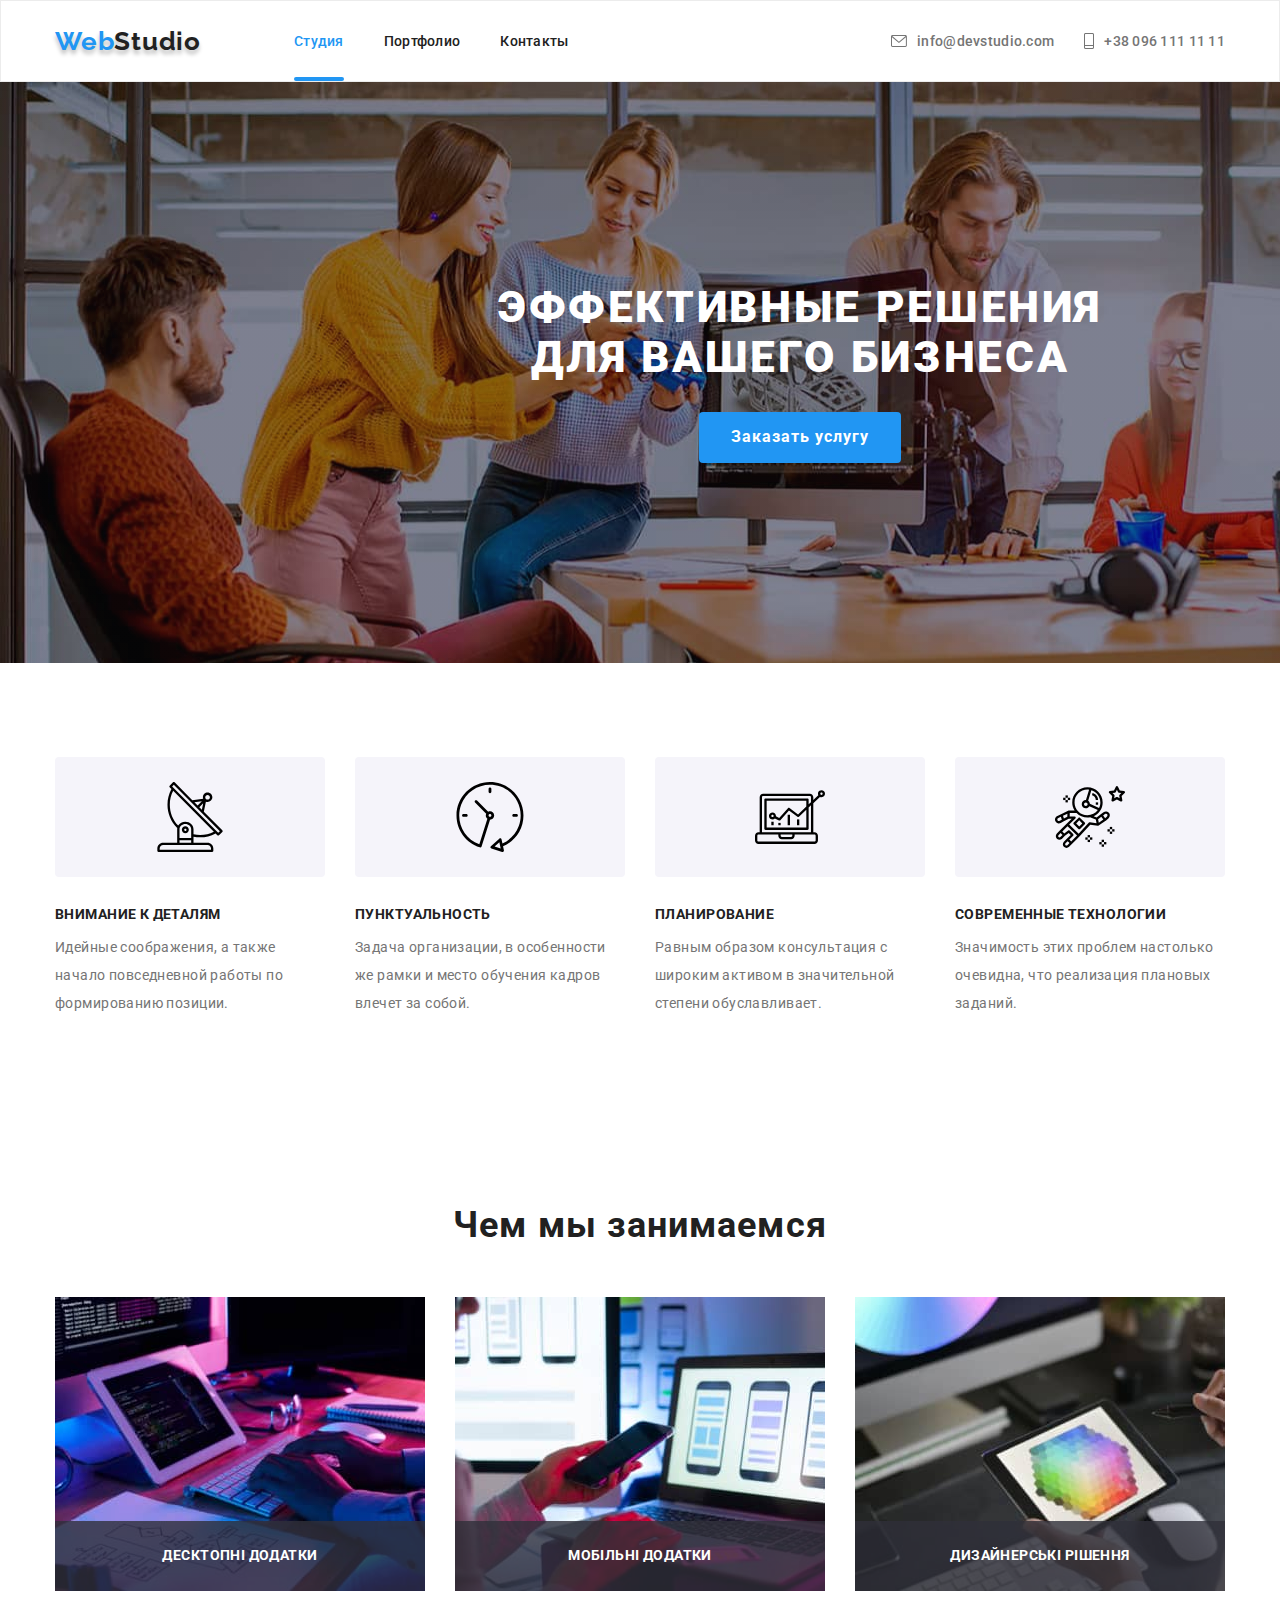
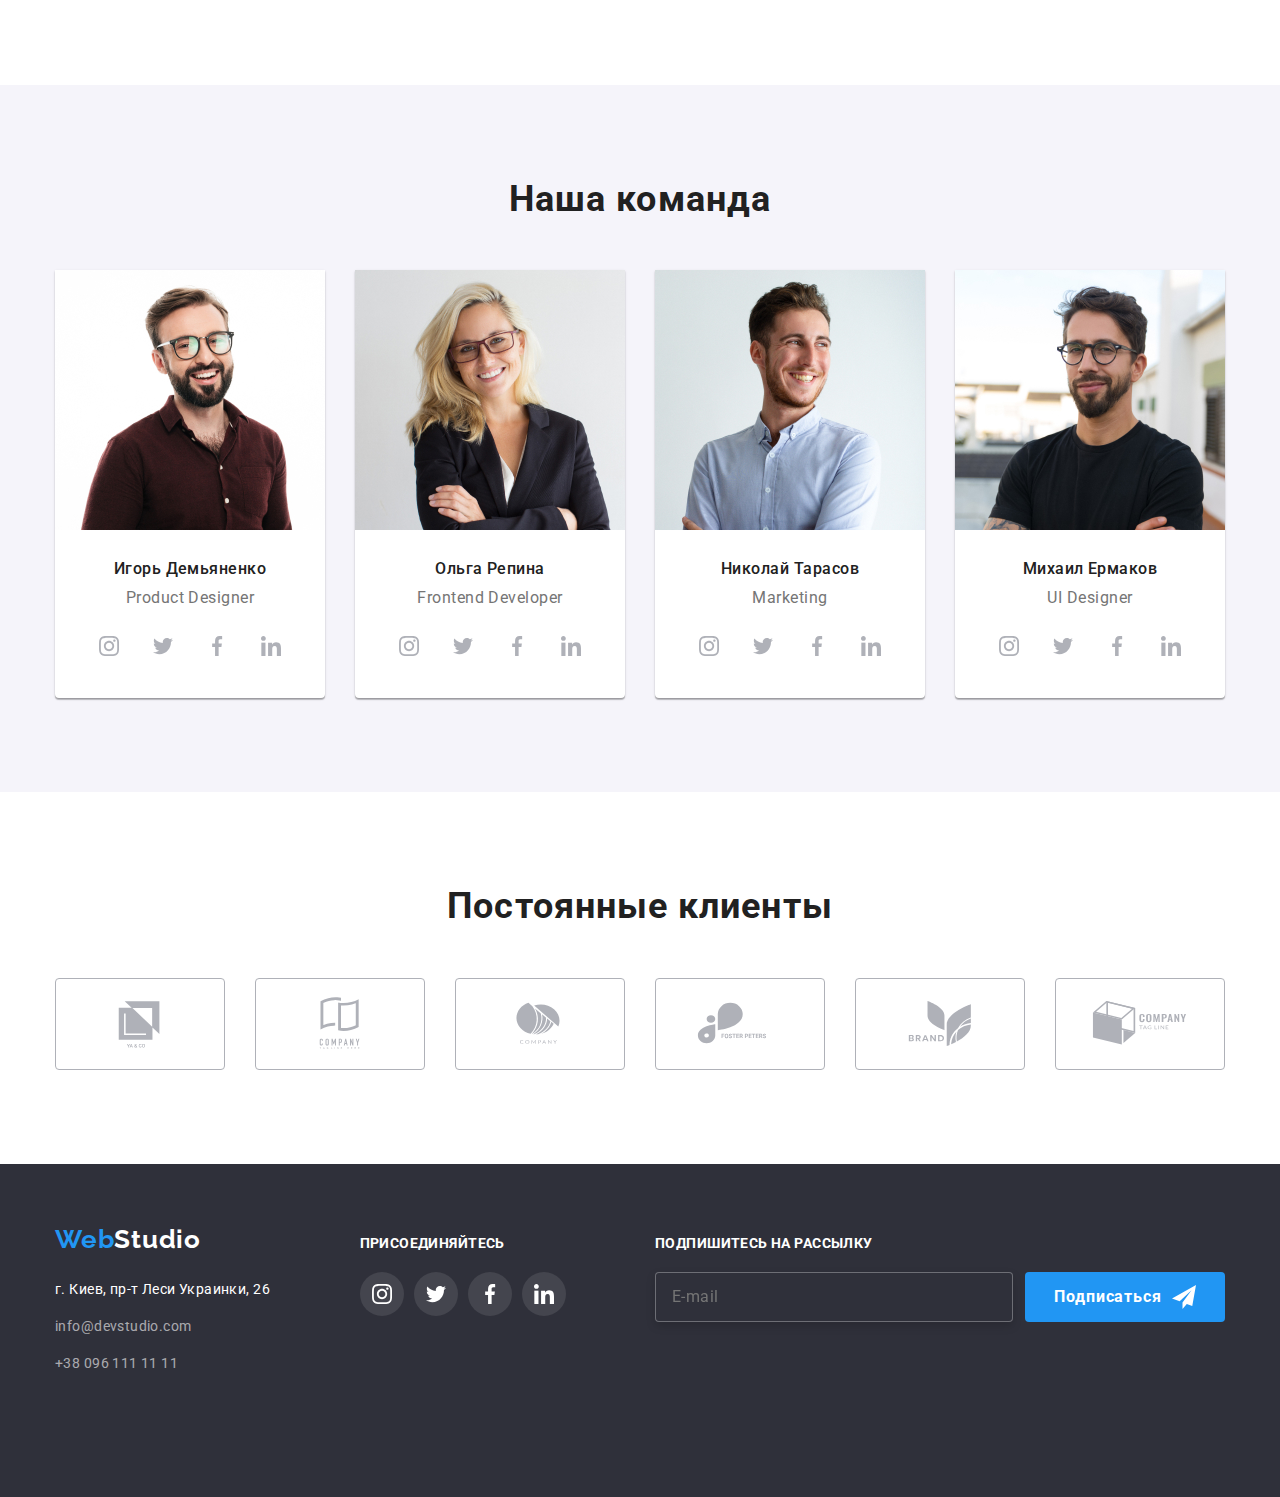
==== commit fe2131fa: "1" ====
--- a/index.html
+++ b/index.html
@@ -62,43 +62,47 @@
           </li>
         </ul>
       </div>
-      <div class="mobile-menu mobile-menu___container" data-menu>
-        <button class="mobile-menu__close-btn" data-menu-close>
-          <svg class="mobile-menu__close-icon" width="40" height="40">
-            <use href="./img/sprite.svg#icon-close-modelsvg"></use>
-          </svg>
-        </button>
-        <ul class="mobile-menu-nav">
-          <li class="mobile-menu__item">
-            <a href="index.html" class="mobile-link__menu">Студія</a>
-          </li>
-          <li class="mobile-menu__item">
-            <a href="portfolio.html" class="mobile-link__menu">Портфоліо</a>
-          </li>
-          <li class="mobile-menu__item-link">
-            <a href="" class="mobile-link__menu">Контакти</a>
-          </li>
-        </ul>
-        <ul class="mobile-menu-contact">
-          <li class="mobil-phone">
-            <a class="mobile-phone__link" href="tel:+380961111111">+38 096 111 11 11</a>
-          </li>
-          <li class="mobile-mail">
-            <a class="mobile-mail__link" href="mailto:info@devstudio.com">info@devstudio.com</a>
-          </li>
-        </ul>
-        <ul class="mobile-info-link">
-          <li class="mobile-info-link__item">
-            <a href="" class="mobile-social__link">Instagram</a>
-          </li>
-          <li class="mobile-info-link__item"><a href="" class="mobile-social__link">Twitter</a></li>
-          <li class="mobile-info-link__item">
-            <a href="" class="mobile-social__link">Facebook</a>
-          </li>
-          <li class="mobile-info-link__item">
-            <a href="" class="mobile-social__link">LinkedIn</a>
-          </li>
-        </ul>
+      <div class="mobile-menu" data-menu>
+        <div class="container mobile-menu___container">
+          <button class="mobile-menu__close-btn" data-menu-close>
+            <svg class="mobile-menu__close-icon" width="40" height="40">
+              <use href="./img/sprite.svg#icon-close-modelsvg"></use>
+            </svg>
+          </button>
+          <ul class="mobile-menu-nav">
+            <li class="mobile-menu__item">
+              <a href="index.html" class="mobile-link__menu">Студія</a>
+            </li>
+            <li class="mobile-menu__item">
+              <a href="portfolio.html" class="mobile-link__menu">Портфоліо</a>
+            </li>
+            <li class="mobile-menu__item-link">
+              <a href="" class="mobile-link__menu">Контакти</a>
+            </li>
+          </ul>
+          <ul class="mobile-menu-contact">
+            <li class="mobil-phone">
+              <a class="mobile-phone__link" href="tel:+380961111111">+38 096 111 11 11</a>
+            </li>
+            <li class="mobile-mail">
+              <a class="mobile-mail__link" href="mailto:info@devstudio.com">info@devstudio.com</a>
+            </li>
+          </ul>
+          <ul class="mobile-info-link">
+            <li class="mobile-info-link__item">
+              <a href="" class="mobile-social__link">Instagram</a>
+            </li>
+            <li class="mobile-info-link__item">
+              <a href="" class="mobile-social__link">Twitter</a>
+            </li>
+            <li class="mobile-info-link__item">
+              <a href="" class="mobile-social__link">Facebook</a>
+            </li>
+            <li class="mobile-info-link__item">
+              <a href="" class="mobile-social__link">LinkedIn</a>
+            </li>
+          </ul>
+        </div>
       </div>
     </header>
 
@@ -210,19 +214,22 @@
             <li class="team__item">
               <picture>
                 <source
+                  srcset="./img/mobile/employee1-1x.jpg 1x, ./img/mobile/employee1-2x.jpg 2x"
+                  media="(max-width: 797px)"
+                />
+                <source
+                  srcset="./img/tablet/employee1-1x.jpg 1x, ./img/tablet/employee1-2x.jpg 2x"
+                  media="(max-width: 1199px)"
+                />
+                <source
                   srcset="./img/comp/employee1-1x.jpg 1x, ./img/comp/employee1-2x.jpg 2x"
-                  media="(min-width:1200px)"
-                />
-                <source
-                  srcset="./img/tablet/employee1-1x.jpg 1x, ./img/tablet/employee1-2x.jpg 2x"
-                  media="(min-width: 768px)"
-                />
-                <source
-                  srcset="./img/mobile/employee1-1x.jpg 1x, ./img/mobile/employee1-2x.jpg 2x"
-                  media="(min-width:767px)"
-                />
-
-                <img src="./img/mobile/employee1-1x.jpg" alt="ProductDesigner" />
+                  media="(min-width: 1200px)"
+                />
+                <img
+                  class="employee__picture"
+                  src="./img/mobile/employee1-1x.jpg"
+                  alt="Співробітник №2"
+                />
               </picture>
 
               <div class="team__card">
@@ -266,19 +273,22 @@
             <li class="team__item">
               <picture>
                 <source
+                  srcset="./img/mobile/employee2-1x.jpg 1x, ./img/mobile/employee2-2x.jpg 2x"
+                  media="(max-width: 797px)"
+                />
+                <source
+                  srcset="./img/tablet/employee2-1x.jpg 1x, ./img/tablet/employee2-2x.jpg 2x"
+                  media="(max-width: 1199px)"
+                />
+                <source
                   srcset="./img/comp/employee2-1x.jpg 1x, ./img/comp/employee2-2x.jpg 2x"
-                  media="(min-width:1200px)"
-                />
-                <source
-                  srcset="./img/tablet/employee2-1x.jpg 1x, ./img/tablet/employee2-2x.jpg 2x"
-                  media="(min-width: 768px)"
-                />
-                <source
-                  srcset="./img/mobile/employee2-1x.jpg 1x, ./img/mobile/employee2-2x.jpg 2x"
-                  media="(min-width:767px)"
-                />
-
-                <img src="/img/mobile/employee2-1x.jpg" alt="FrontendDeveloper" />
+                  media="(min-width: 1200px)"
+                />
+                <img
+                  class="employee__picture"
+                  src="./img/mobile/employee2-1x.jpg"
+                  alt="Співробітник №2"
+                />
               </picture>
               <div class="team__card">
                 <h3 class="team__title">Ольга Репина</h3>
@@ -321,19 +331,22 @@
             <li class="team__item">
               <picture>
                 <source
+                  srcset="./img/mobile/employee3-1x.jpg 1x, ./img/mobile/employee3-2x.jpg 2x"
+                  media="(max-width: 797px)"
+                />
+                <source
+                  srcset="./img/tablet/employee3-1x.jpg 1x, ./img/tablet/employee3-2x.jpg 2x"
+                  media="(max-width: 1199px)"
+                />
+                <source
                   srcset="./img/comp/employee3-1x.jpg 1x, ./img/comp/employee3-2x.jpg 2x"
-                  media="(min-width:1200px)"
-                />
-                <source
-                  srcset="./img/tablet/employee3-1x.jpg 1x, ./img/tablet/employee3-2x.jpg 2x"
-                  media="(min-width: 768px)"
-                />
-                <source
-                  srcset="./img/mobile/employee3-1x.jpg 1x, ./img/mobile/employee3-2x.jpg 2x"
-                  media="(min-width:767px)"
-                />
-
-                <img src="./img/mobile/employee3-1x.jpg" alt="Marketing" />
+                  media="(min-width: 1200px)"
+                />
+                <img
+                  class="employee__picture"
+                  src="./img/mobile/employee3-1x.jpg"
+                  alt="Співробітник №3"
+                />
               </picture>
 
               <div class="team__card">
@@ -377,19 +390,22 @@
             <li class="team__item">
               <picture>
                 <source
+                  srcset="./img/mobile/employee4-1x.jpg 1x, ./img/mobile/employee4-2x.jpg 2x"
+                  media="(max-width: 797px)"
+                />
+                <source
+                  srcset="./img/tablet/employee4-1x.jpg 1x, ./img/tablet/employee4-2x.jpg 2x"
+                  media="(max-width: 1199px)"
+                />
+                <source
                   srcset="./img/comp/employee4-1x.jpg 1x, ./img/comp/employee4-2x.jpg 2x"
-                  media="(min-width:1200px)"
-                />
-                <source
-                  srcset="./img/tablet/employee4-1x.jpg 1x, ./img/tablet/employee4-2x.jpg 2x"
-                  media="(min-width: 768px)"
-                />
-                <source
-                  srcset="./img/mobile/employee4-1x.jpg 1x, ./img/mobile/employee4-2x.jpg 2x"
-                  media="(min-width:767px)"
-                />
-
-                <img src="./img/mobile/employee4-1x.jpg" alt="UIDesigner" />
+                  media="(min-width: 1200px)"
+                />
+                <img
+                  class="employee__picture"
+                  src="./img/mobile/employee4-1x.jpg"
+                  alt="Співробітник №4"
+                />
               </picture>
 
               <div class="team__card">
--- a/css/main.min.css
+++ b/css/main.min.css
@@ -1 +1 @@
-:root{--primary-text-color: #212121;--title-text-color: #2196f3;--accent-color: #757575;--primary-white-color: #ffffff}.visually-hidden{position:absolute;white-space:nowrap;width:1px;height:1px;overflow:hidden;border:0;padding:0;clip:rect(0 0 0 0);clip-path:inset(50%);margin:-1px}body{font-family:Roboto,sens-serif;margin:0px}h1,h2,h3,h4,p{margin-top:0;margin-bottom:0}ul,ol{list-style:none;margin-top:0;margin-bottom:0;padding-left:0}button{cursor:pointer}img{display:block;max-width:100%;height:auto}.section{padding-top:94px;padding-bottom:94px}.container{padding-left:15px;padding-right:15px;margin:0 auto}@media screen and (min-width: 480px){.container{width:480px}}@media screen and (min-width: 768px){.container{width:768px}}@media screen and (min-width: 1200px){.container{width:1200px}}a{text-decoration:none}.mobile-menu___container{position:relative;padding-left:25px;padding-top:48px;padding-bottom:48px;width:100vw;height:100vh;flex-direction:column}.mobile-menu{position:fixed;width:100%;height:100%;max-height:796px;z-index:1000;top:0;left:0;background-color:#fff;box-shadow:0 0 0 100vmax rgba(0,0,0,.5);opacity:0;visibility:hidden;pointer-events:none;transition:opacity 250ms cubic-bezier(0.4, 0, 0.2, 1),visibility 250ms cubic-bezier(0.4, 0, 0.2, 1)}.mobile-menu.is-open{opacity:1;visibility:visible;pointer-events:auto}.mobile-menu__close-btn{position:absolute;top:10px;right:15px;background-color:rgba(0,0,0,0);border:none;padding:0;height:40px;cursor:pointer;color:#212121;transition:color 250ms cubic-bezier(0.4, 0, 0.2, 1)}.mobile-menu__close-btn:hover,.mobile-menu__close-btn:focus{color:var(--title-text-color)}.mobile-menu__close-icon{fill:currentColor}.mobile-menu-nav{margin-bottom:auto}.mobile-menu__item:not(:last-child){margin-bottom:32px}.mobil-phone{margin-bottom:32px}.mobile-mail{margin-bottom:64px}.mobile-link__menu{font-weight:500;font-size:40px;line-height:1.17;letter-spacing:.02em;color:#000;text-decoration:none;transition:color 250ms cubic-bezier(0.4, 0, 0.2, 1)}.mobile-link__menu:hover,.mobile-link__menu:focus{color:var(--title-text-color)}.mobile-menu-contact{margin-bottom:64px}.mobile-mail:not(:last-child){margin-bottom:32px}.mobile-phone__link{font-weight:500;font-size:34px;line-height:1.17;letter-spacing:.02em;color:#2196f3}.mobile-mail__link{font-weight:500;font-size:24px;line-height:1.16;letter-spacing:.02em;color:#757575;text-decoration:none}@media screen and (max-width: 450px){.mobile-mail__link{font-size:30px}}.mobile-social__link{font-weight:500;font-size:18px;line-height:1.22;letter-spacing:.02em;color:#2196f3;margin-right:10px}.mobile-info-link{display:flex;flex-wrap:wrap}.mobile-info-link__item:not(:last-child) .mobile-social__link::after{content:"";width:22px;height:0;border:1px solid rgba(33,33,33,.2);transform:rotate(90deg);margin-left:10px}.mobile-menu-open{background-color:rgba(0,0,0,0);border:none;padding:0}.mobile-menu-open{margin-left:auto;background-color:rgba(0,0,0,0);border:none;padding:0;height:40px}@media screen and (min-width: 768px){.mobile-menu-open{display:none}}.header{border:1px solid #ececec}.header__container{display:flex;align-items:center;justify-content:space-between}.logo{color:var(--title-text-color);text-shadow:0px 4px 4px rgba(0,0,0,.25);font-family:Raleway,cursive;font-family:"Raleway";font-weight:700;font-size:26px;line-height:1.19;letter-spacing:.03em;padding-top:16px;padding-bottom:16px;text-decoration:none}.logo__label{color:var(--primary-text-color)}@media screen and (min-width: 768px){.logo__label{padding-top:26px;padding-bottom:26px;font-size:26px;line-height:1.19}}@media screen and (min-width: 1200px){.logo__label{padding-top:24px;padding-bottom:25px}}.nav{display:flex;align-items:center}@media screen and (max-width: 767px){.nav{display:none}}@media screen and (min-width: 768px)and (max-width: 1199px){.nav{display:flex}}@media screen and (min-width: 1200px){.nav{display:flex;margin-left:93px}}.nav__link::after{content:"";left:0;bottom:-31px;position:absolute;display:block;width:100%;height:4px;border-radius:2px;margin-bottom:-1px;background-color:var(--title-text-color);opacity:0;transition:opacity 250ms cubic-bezier(0.4, 0, 0.2, 1)}.nav__link::after:hover::after,.nav__link::after:focus::after{opacity:1}.nav__link.nav__link__current{color:var(--title-text-color)}.nav__link.nav__link__current.nav__link__current::after{opacity:1}.nav-menu{display:flex;align-items:center}.nav__item:not(:last-child){margin-right:40px}.contacts__link{display:flex;align-items:center}.nav__link{position:relative;color:var(--primary-text-color);font-weight:500;font-size:14px;line-height:1.15;letter-spacing:.02em;text-decoration:none;transition:color 250ms cubic-bezier(0.4, 0, 0.2, 1)}.nav__link:hover,.nav__link:focus{color:var(--title-text-color)}@media screen and (max-width: 767px){.contacts{display:none}}@media screen and (min-width: 768px)and (max-width: 1199px){.contacts{margin-left:auto;padding-top:21px;padding-bottom:21px}}@media screen and (min-width: 1200px){.contacts{display:flex;margin-left:auto;padding-top:32px;padding-bottom:32px}}@media screen and (min-width: 768px)and (max-width: 1199px){.contacts__item:not(:last-child){margin-bottom:10px}}@media screen and (min-width: 1200px){.contacts__item:not(:last-child){margin-right:30px}}.contacts__icon,.contacts__icon{order:-1;margin-right:10px;fill:var(--accent-color)}.contacts__link{color:var(--accent-color);font-weight:500;font-size:14px;line-height:1.15;letter-spacing:.02em;text-decoration:none;transition:color 250ms cubic-bezier(0.4, 0, 0.2, 1)}.contacts__link:hover,.contacts__link:focus{color:var(--title-text-color)}.contacts__link:hover .contacts__icon,.contacts__link:focus .contacts__icon{fill:var(--title-text-color)}.contacts__link:hover .contacts__icon,.contacts__link:focus .contacts__icon{fill:var(--title-text-color)}.hero{text-align:center;margin-left:auto;margin-right:auto;background-color:#c4c4c4;background:linear-gradient(rgba(47, 48, 58, 0.4), rgba(47, 48, 58, 0.4)),url("../img/hero.background.jpg");background-size:cover;background-repeat:no-repeat;background-origin:border-box}@media screen and (min-width: 1200px){.hero{width:1600px}}.hero{background-image:linear-gradient(to right, rgba(47, 48, 58, 0.1), rgba(47, 48, 58, 0.1)),url("../img/mob.Header.img-min.jpg");background-position:center top;background-repeat:no-repeat}@media screen and (min-device-pixel-ratio: 2)and (max-width: 767px),screen and (min-resolution: 192dpi)and (max-width: 767px),screen and (min-resolution: 2dppx)and (max-width: 767px){.hero{background-image:linear-gradient(to right, rgba(47, 48, 58, 0.1), rgba(47, 48, 58, 0.1)),url("../img/Header2x.mob.img-min.jpg")}}@media screen and (min-width: 768px){.hero{background-image:linear-gradient(to right, rgba(47, 48, 58, 0.1), rgba(47, 48, 58, 0.1)),url("../img/tab.Header.img-min.jpg")}}@media screen and (min-device-pixel-ratio: 2)and (min-width: 768px),screen and (min-resolution: 192dpi)and (min-width: 768px),screen and (min-resolution: 2dppx)and (min-width: 768px){.hero{background-image:linear-gradient(to right, rgba(47, 48, 58, 0.1), rgba(47, 48, 58, 0.1)),url("../img/2x.tab.Header.img-min.jpg")}}@media screen and (min-width: 1200px){.hero{background-image:linear-gradient(to right, rgba(47, 48, 58, 0.1), rgba(47, 48, 58, 0.1)),url("../img/hero.background.jpg")}}@media screen and (min-device-pixel-ratio: 2)and (min-width: 1200px),screen and (min-resolution: 192dpi)and (min-width: 1200px),screen and (min-resolution: 2dppx)and (min-width: 1200px){.hero{background-image:linear-gradient(to right, rgba(47, 48, 58, 0.1), rgba(47, 48, 58, 0.1)),url("../img/2x.comp.hero.min.jpg")}}.hero{padding-top:200px;padding-bottom:200px}.hero__title{margin-bottom:30px;color:var(--primary-white-color);font-weight:900;font-size:44px;line-height:1.14;letter-spacing:.06em;text-transform:uppercase}.button{display:inline-block;padding:5px;text-decoration:none;border-radius:6px}.button{min-width:150px;padding:10px 32px 10px 32px;border-radius:4px;color:var(--primary-white-color);background-color:var(--title-text-color);font-weight:700;font-size:16px;line-height:1.9;letter-spacing:.06em;transition:background-color 250ms cubic-bezier(0.4, 0, 0.2, 1)}.button:hover,.button:focus{background-color:#188ce8}.hero__button{background-color:var(--title-text-color);color:var(--primary-white-color);border:none;text-decoration:none}@media screen and (min-width: 768px)and (max-width: 1199px){.products{display:flex;flex-wrap:wrap}}@media screen and (min-width: 1200px){.products{display:flex}}.products__item{max-width:450px}@media screen and (max-width: 1099px){.products__item:not(:last-child){margin-bottom:30px}}@media screen and (min-width: 768px){.products__item{flex-basis:calc((100% - 30px)/2)}}@media screen and (min-width: 768px)and (max-width: 1199px){.products__item:not(:nth-last-child(2n+1)){margin-right:30px}}@media screen and (min-width: 1200px){.products__item{flex-basis:calc((100% - 90px)/4)}.products__item:not(:last-child){margin-right:30px}}.products__box{margin-bottom:30px;display:flex;justify-content:center;align-items:center;width:100%;height:120px;background-color:#f5f4fa;border-radius:4px}.products__title{margin-bottom:10px;color:var(--primary-text-color);font-weight:700;font-size:14px;line-height:1.14;letter-spacing:.03em;text-transform:uppercase}@media screen and (max-width: 767px){.products__title{text-align:center}}.products__text{color:var(--accent-color);font-size:14px;line-height:2;letter-spacing:.03em}.works{padding-top:0px}.section__title{margin-bottom:50px;color:var(--primary-text-color);font-weight:700;font-size:36px;text-align:center;line-height:1.16;letter-spacing:.03em}.works{display:flex;gap:30px}@media screen and (max-width: 1200px){.section__no-pudding-top{display:none}}.works__box{position:relative}.works__text{display:flex;position:absolute;width:370px;height:70px;color:#fff;font-weight:700;font-size:14px;line-height:1.14;align-items:center;justify-content:center;letter-spacing:.03em;text-transform:uppercase;background-color:rgba(47,48,58,.8);bottom:0}.section__other-background{background-color:#f5f4fa}.section__title{margin-bottom:50px;font-weight:700;font-size:36px;text-align:center;line-height:1.16;letter-spacing:.03em}.team{max-width:100%;height:auto}@media screen and (min-width: 768px){.team{display:flex;flex-wrap:wrap;gap:30px}}.team__item{box-shadow:0px 1px 3px rgba(0,0,0,.12),0px 1px 1px rgba(0,0,0,.14),0px 2px 1px rgba(0,0,0,.2);border-radius:0px 0px 4px 4px;background-color:var(--primary-white-color)}@media screen and (min-width: 768px){.team__item{flex-basis:calc((100% - 30px)/2)}}@media screen and (min-width: 1200px){.team__item{flex-basis:calc((100% - 90px)/4)}}@media screen and (max-width: 768px){.team__item{justify-content:space-between;margin-bottom:30px}}.team__card{padding-top:30px;padding-bottom:30px;text-align:center}.team__title{margin-bottom:10px;color:var(--primary-text-color);font-weight:500;font-size:16px;line-height:1.18;letter-spacing:.03em}.team__text{margin-bottom:16px;color:var(--accent-color);font-size:16px;line-height:1.18;letter-spacing:.03em}.socials{display:flex;justify-content:center;gap:10px}.socials__link{display:flex;justify-content:center;align-items:center;width:44px;height:44px;border-radius:50%;background-color:var(--primary-white-color);transition:background-color 250ms cubic-bezier(0.4, 0, 0.2, 1),fill 250ms cubic-bezier(0.4, 0, 0.2, 1)}.socials__link:hover,.socials__link:focus{background-color:var(--title-text-color)}.socials__icon{fill:#afb1b8;transition:background-color 250ms cubic-bezier(0.4, 0, 0.2, 1),fill 250ms cubic-bezier(0.4, 0, 0.2, 1)}.socials__link:hover .socials__icon,.socials__link:focus .socials__icon{fill:var(--primary-white-color)}.section__title{margin-bottom:50px;color:var(--primary-text-color);font-weight:700;font-size:36px;text-align:center;line-height:1.16;letter-spacing:.03em}.clayens{display:flex;flex-wrap:wrap;gap:30px}.clayens__item{flex-basis:calc((100% - 30px)/2);height:92px}@media screen and (min-width: 768px){.clayens__item{flex-basis:calc((100% - 60px)/3)}}@media screen and (min-width: 1200px){.clayens__item{flex-basis:calc((100% - 150px)/6)}}.clayens__link{display:flex;justify-content:center;align-items:center;width:100%;height:100%;border:1px solid #afb1b8;border-radius:4px;transition:fill 250ms cubic-bezier(0.4, 0, 0.2, 1),border 250ms cubic-bezier(0.4, 0, 0.2, 1)}.clayens__link:hover,.clayens__link:focus{border:1px solid var(--title-text-color);fill:var(--title-text-color)}.clayens__icon{fill:#afb1b8;transition:fill 250ms cubic-bezier(0.4, 0, 0.2, 1),border 250ms cubic-bezier(0.4, 0, 0.2, 1)}.clayens__link:hover .clayens__icon,.clayens__link:focus .clayens__icon{fill:var(--title-text-color)}.footer{padding-top:60px;padding-bottom:60px;background-color:#2f303a}.footer__link{display:flex;justify-content:center;align-items:center;width:44px;height:44px;border-radius:50%;background-color:#44454e;transition:background-color 250ms cubic-bezier(0.4, 0, 0.2, 1),color 250ms cubic-bezier(0.4, 0, 0.2, 1)}.footer__link:hover,.footer__link:focus{background-color:var(--title-text-color)}.footer__link:hover .footer__icon,.footer__link:focus .footer__icon{fill:var(--primary-white-color)}.footer-container{align-items:baseline}@media screen and (max-width: 767px){.footer-container{text-align:center}}@media screen and (min-width: 768px){.footer-container{display:flex;flex-wrap:wrap;text-align:center;justify-content:space-around;align-items:baseline}}@media screen and (min-width: 1200px){.footer-container{display:flex;justify-content:space-between;align-items:baseline;text-align:left}.footer-container .footer__box{display:flex}}.footer__box{width:450px}.footer__text{margin-bottom:20px}.footer__logo{color:var(--title-text-color);font-family:Raleway,cursive;font-style:normal;font-weight:700;font-size:26px;line-height:1.2;letter-spacing:.03em;text-decoration:none}.footer__color{color:var(--primary-white-color)}@media screen and (min-width: 1200px){.footer__suptitel{margin-top:9px}}@media screen and (max-width: 767px){.footer-form{display:block}}@media screen and (min-width: 768px)and (max-width: 1199px){.footer-form{display:flex;flex-direction:column;flex-wrap:wrap;align-items:center}}.footer__adress{color:var(--primary-white-color);font-style:normal;font-size:14px;line-height:2;letter-spacing:.03em;text-decoration:none}.footer__info{color:rgba(255,255,255,.6);font-style:normal;font-size:14px;line-height:2;letter-spacing:.03em;text-decoration:none}.footer__titel{margin-bottom:20px;color:var(--primary-white-color);font-weight:700;font-size:14px;line-height:1.14;letter-spacing:.03em;text-transform:uppercase}.footer__list{display:inline-flex;column-gap:10px}.footer__icon{fill:var(--primary-white-color)}@media screen and (min-width: 768px){.footer__send{flex-wrap:wrap}}.footer__sign{margin-bottom:20px;color:var(--primary-white-color);font-weight:700;font-size:14px;line-height:1.14;letter-spacing:.03em;text-transform:uppercase}.footer__mail{margin-right:12px;width:100%;height:50px;border:1px solid rgba(255,255,255,.3);filter:drop-shadow(0px 4px 4px rgba(0, 0, 0, 0.15));border-radius:4px;background:#2f303a}.footer__mail{margin-bottom:20px;width:450px;height:50px;padding:15px 0px 15px 16px;font-size:16px;line-height:1.25;letter-spacing:.03em;color:rgba(255,255,255,.6)}@media screen and (max-width: 480px){.footer__mail{width:100%}}@media screen and (min-width: 1200px){.footer__mail{margin-right:12px;margin-bottom:0px;max-width:358px}}.footer__submit{display:inline-flex;justify-content:center;align-items:center;min-width:200px;align-self:center;padding:10px 28px 10px 28px;border-radius:4px;color:var(--primary-white-color);background-color:var(--title-text-color);font-weight:700;font-size:16px;line-height:1.9;letter-spacing:.06em;transition:background-color 250ms cubic-bezier(0.4, 0, 0.2, 1)}.footer__submit:hover,.footer__submit:focus{background-color:#188ce8}@media screen and (min-width: 1200px){.footer__submit{display:inline-flex}}.footer__submit::after{content:"";display:inline-block;width:24px;height:24px;background-image:url("../img/icon send.svg");margin-left:10px}.footer__button{background-color:var(--title-text-color);color:var(--primary-white-color);border:none;text-decoration:none}.backdrop{position:fixed;top:0;left:0;width:100%;height:100%;z-index:100;background-color:rgba(0,0,0,.5);transition:opacity 250ms cubic-bezier(0.4, 0, 0.2, 1),visibility 250ms cubic-bezier(0.4, 0, 0.2, 1)}.backdrop.is-hidden{opacity:0;visibility:hidden;pointer-events:none}.backdrop.is-hidden .modal{transform:translate(-50%, -50%) scale(0.85);transition:transform 250ms cubic-bezier(0.4, 0, 0.2, 1),visibility 250ms cubic-bezier(0.4, 0, 0.2, 1)}.modal{position:absolute;top:50%;left:50%;padding:40px 40px;max-width:100%;transform:translate(-50%, -50%);width:450px;min-height:609px;background-color:#fff;transform:translate(-50%, -50%) scale(1);transition:transform 250ms cubic-bezier(0.4, 0, 0.2, 1)}@media screen and (min-width: 1199px){.modal{min-width:528px;min-height:581px}}@media screen and (max-height: 450px){.modal{margin-top:90px}}@media screen and (max-height: 485px){.modal{margin-top:70px}}@media screen and (max-height: 600px){.modal{margin-top:50px}}.modal__btn{position:absolute;top:10px;right:10px;display:flex;justify-content:center;align-items:center;width:30px;height:30px;border-radius:50%;background-color:rgba(0,0,0,0);border:1px solid #555;padding:0}.modal__btn:hover,.modal__btn:focus{border-color:var(--title-text-color)}.modal .modal__clone{transition:fill 250ms cubic-bezier(0.4, 0, 0.2, 1)}.modal__btn:hover .modal .modal__clone,.modal__btn:focus .modal .modal__clone{fill:var(--title-text-color)}.modal__text{margin-bottom:12px;font-weight:700;font-size:20px;line-height:1.15;text-align:center;letter-spacing:.03em;color:var(--primary-text-color)}.modal__form{display:flex;flex-direction:column}.modal__desc{display:block;font-size:14px;line-height:1.2;margin-bottom:4px;color:var(--accent-color)}.modal__wrapper{display:block;position:relative}.modal__field{margin-bottom:10px}.modal__input{width:100%;height:40px;border:1px solid rgba(33,33,33,.2);border-radius:4px;padding-left:42px;color:var(--primary-text-color);transition:border color 250ms cubic-bezier(0.4, 0, 0.2, 1)}.modal__input:focus{outline:none;border-color:var(--title-text-color)}.modal__input:focus+.modal__icon{fill:var(--title-text-color)}.modal__icon{position:absolute;top:50%;left:15px;transform:translate(0, -50%);display:block;transition:fill 250ms cubic-bezier(0.4, 0, 0.2, 1)}.modal__comment{margin-bottom:20px}.modal__massage{display:block;width:100%;height:120px;border:1px solid rgba(33,33,33,.2);padding:10px 16px;resize:none;border-radius:4px;font-size:12px;line-height:2;letter-spacing:.01em;transition:border-color 250ms cubic-bezier(0.4, 0, 0.2, 1)}.modal__massage:focus{outline:none;border-color:var(--title-text-color)}.modal__massage::placeholder{font-size:14px}.modal__check:checked+.modal__info::before{border-color:var(--title-text-color);background-color:var(--title-text-color);background-image:url("../img/Vector.svg");background-size:contain;background-origin:border-box;background-repeat:no-repeat}.modal__info{margin-bottom:30px;display:flex;align-items:center;justify-content:center;font-size:12px;line-height:2;letter-spacing:.03em;color:var(--accent-color)}@media screen and (min-width: 1200px){.modal__info{font-size:12px;line-height:1.71;justify-content:center}}.modal__info::before{display:block;width:16px;height:15px;border:2px solid #212121;cursor:pointer;border-radius:2px;margin-right:10px;content:""}.modal__check:focus+.modal__info::before::before{outline:2px solid var(--primary-white-color)}.modal__doc{display:flex;align-items:center;font-size:14px;line-height:2;letter-spacing:.03em;color:var(--title-text-color)}.modal__submit{min-width:150px;align-self:center;padding:10px 52px 10px 52px;border-radius:4px;color:var(--primary-white-color);background-color:var(--title-text-color);font-weight:700;font-size:16px;line-height:1.9;letter-spacing:.06em;transition:background-color 250ms cubic-bezier(0.4, 0, 0.2, 1)}.modal__submit:hover,.modal__submit:focus{background-color:#188ce8}.modal__button{background-color:var(--title-text-color);color:var(--primary-white-color);border:none;text-decoration:none}.main{gap:15px 8px;display:flex}@media screen and (max-width: 767px){.main{flex-wrap:wrap;margin-bottom:40px}}@media screen and (min-width: 768px)and (max-width: 1199px){.main{min-width:100%;margin-bottom:30px;justify-content:center}}@media screen and (min-width: 1200px){.main{min-width:100%;margin-bottom:48px;justify-content:center}}@media screen and (max-width: 767px){.button-list__item:nth-child(-n+3){margin-bottom:15px}}.button__type{padding:6px 22px 6px 22px;color:var(--primary-text-color);background-color:#f5f4fa;font-weight:500;font-size:16px;line-height:1.62;text-align:center;letter-spacing:.03em;text-decoration:none;cursor:pointer;border-radius:6px;transition:color 250ms cubic-bezier(0.4, 0, 0.2, 1),background-color 250ms cubic-bezier(0.4, 0, 0.2, 1),box-shadow 250ms cubic-bezier(0.4, 0, 0.2, 1)}.button__type:hover,.button__type:focus{color:var(--primary-white-color);background-color:var(--title-text-color);box-shadow:0px 3px 1px rgba(0,0,0,.1),0px 1px 2px rgba(0,0,0,.08),0px 2px 2px rgba(0,0,0,.12);border-radius:4px}.main__button{background-color:#f5f4fa;color:var(--primary-text-color);border:none;text-decoration:none}.main__button:hover{border:none;text-decoration:none}.foto{display:block}@media screen and (min-width: 768px){.foto{display:flex;flex-wrap:wrap;justify-content:space-between;row-gap:30px}}@media screen and (max-width: 767px){.info__element:not(:last-child){margin-bottom:30px}}.foto__link{display:block;transition:box-shadow 250ms cubic-bezier(0.4, 0, 0.2, 1)}.foto__link:hover .overlay,.foto__link:focus .overlay{transform:translate(0, 0)}.foto__link:hover,.foto__link:focus{box-shadow:0px 1px 1px rgba(0,0,0,.12),0px 4px 4px rgba(0,0,0,.06),1px 4px 6px rgba(0,0,0,.16)}.foto__link:hover:hover,.foto__link:hover:focus,.foto__link:focus:hover,.foto__link:focus:focus{box-shadow:0px 1px 1px rgba(0,0,0,.12),0px 4px 4px rgba(0,0,0,.06),1px 4px 6px rgba(0,0,0,.16)}@media screen and (min-width: 768px)and (max-width: 1199px){.foto__link:hover,.foto__link:focus{width:354px;display:flex;flex-direction:column;height:100%}}.foto__link{display:flex;flex-direction:column;height:100%;text-decoration:none}@media screen and (min-width: 768px){.info__element{flex-basis:calc((100% - 30px)/2)}}@media screen and (min-width: 1200px){.info__element{flex-basis:calc((100% - 60px)/3)}}.info__wrapper{position:relative;overflow:hidden}.overlay{display:flex;align-items:center;justify-content:center;position:absolute;padding:24px;left:0;top:0;width:100%;height:100%;overflow:hidden;font-size:18px;line-height:1.55;letter-spacing:.03em;color:var(--primary-white-color);background-color:rgba(33,150,243,.9);transform:translate(0, 100%);transition:transform 250ms cubic-bezier(0.4, 0, 0.2, 1),opacity 250ms cubic-bezier(0.4, 0, 0.2, 1)}.info__box{flex-grow:1;padding:20px 24px 20px 24px;background:#fff;border:1px solid #eee}.info__title{margin-bottom:4px;font-weight:700;font-size:18px;line-height:2;letter-spacing:.06em;color:var(--primary-text-color)}.info__text{font-size:16px;line-height:1.87;letter-spacing:.03em;color:var(--accent-color)}/*# sourceMappingURL=main.min.css.map */+:root{--primary-text-color: #212121;--title-text-color: #2196f3;--accent-color: #757575;--primary-white-color: #ffffff}.visually-hidden{position:absolute;white-space:nowrap;width:1px;height:1px;overflow:hidden;border:0;padding:0;clip:rect(0 0 0 0);clip-path:inset(50%);margin:-1px}body{font-family:Roboto,sens-serif;margin:0px}h1,h2,h3,h4,p{margin-top:0;margin-bottom:0}ul,ol{list-style:none;margin-top:0;margin-bottom:0;padding-left:0}button{cursor:pointer}img{display:block;max-width:100%;height:auto}.section{padding-top:94px;padding-bottom:94px}.container{padding-left:15px;padding-right:15px;margin:0 auto}@media screen and (min-width: 480px){.container{width:480px}}@media screen and (min-width: 768px){.container{width:768px}}@media screen and (min-width: 1200px){.container{width:1200px}}a{text-decoration:none}.mobile-menu___container{position:relative;padding-left:25px;padding-top:48px;padding-bottom:48px;width:100vw;height:100vh;display:flex;flex-direction:column}.mobile-menu{position:fixed;width:100%;height:100%;z-index:1000;top:0;left:0;background-color:#fff;box-shadow:0 0 0 100vmax rgba(0,0,0,.5);opacity:0;visibility:hidden;pointer-events:none;transition:opacity 250ms cubic-bezier(0.4, 0, 0.2, 1),visibility 250ms cubic-bezier(0.4, 0, 0.2, 1)}.mobile-menu.is-open{opacity:1;visibility:visible;pointer-events:auto}.mobile-menu__close-btn{position:absolute;top:10px;right:15px;background-color:rgba(0,0,0,0);border:none;padding:0;height:40px;cursor:pointer;color:#212121;transition:color 250ms cubic-bezier(0.4, 0, 0.2, 1)}.mobile-menu__close-btn:hover,.mobile-menu__close-btn:focus{color:var(--title-text-color)}.mobile-menu__close-icon{fill:currentColor}.mobile-menu-nav{margin-bottom:auto}.mobile-menu__item:not(:last-child){margin-bottom:32px}.mobil-phone{margin-bottom:32px}.mobile-mail{margin-bottom:64px}.mobile-link__menu{font-weight:500;font-size:40px;line-height:1.17;letter-spacing:.02em;color:#000;text-decoration:none;transition:color 250ms cubic-bezier(0.4, 0, 0.2, 1)}.mobile-link__menu:hover,.mobile-link__menu:focus{color:var(--title-text-color)}.mobile-menu-contact{margin-bottom:64px}.mobile-mail:not(:last-child){margin-bottom:32px}.mobile-phone__link{font-weight:500;font-size:34px;line-height:1.17;letter-spacing:.02em;color:#2196f3}.mobile-mail__link{font-weight:500;font-size:24px;line-height:1.16;letter-spacing:.02em;color:#757575;text-decoration:none}@media screen and (max-width: 450px){.mobile-mail__link{font-size:30px}}.mobile-social__link{font-weight:500;font-size:18px;line-height:1.22;letter-spacing:.02em;color:#2196f3;margin-right:10px}.mobile-info-link{display:flex;flex-wrap:wrap}.mobile-info-link__item:not(:last-child) .mobile-social__link::after{content:"";width:22px;height:0;border:1px solid rgba(33,33,33,.2);transform:rotate(90deg);margin-left:10px}.mobile-menu-open{background-color:rgba(0,0,0,0);border:none;padding:0}.mobile-menu-open{margin-left:auto;background-color:rgba(0,0,0,0);border:none;padding:0;height:40px}@media screen and (min-width: 768px){.mobile-menu-open{display:none}}.header{border:1px solid #ececec}.header__container{display:flex;align-items:center;justify-content:space-between}.logo{color:var(--title-text-color);text-shadow:0px 4px 4px rgba(0,0,0,.25);font-family:Raleway,cursive;font-family:"Raleway";font-weight:700;font-size:26px;line-height:1.19;letter-spacing:.03em;padding-top:16px;padding-bottom:16px;text-decoration:none}.logo__label{color:var(--primary-text-color)}@media screen and (min-width: 768px){.logo__label{padding-top:26px;padding-bottom:26px;font-size:26px;line-height:1.19}}@media screen and (min-width: 1200px){.logo__label{padding-top:24px;padding-bottom:25px}}.nav{display:flex;align-items:center}@media screen and (max-width: 767px){.nav{display:none}}@media screen and (min-width: 768px)and (max-width: 1199px){.nav{display:flex;margin-left:93px}}@media screen and (min-width: 1200px){.nav{display:flex;margin-left:93px}}.nav__link::after{content:"";left:0;bottom:-31px;position:absolute;display:block;width:100%;height:4px;border-radius:2px;margin-bottom:-1px;background-color:var(--title-text-color);opacity:0;transition:opacity 250ms cubic-bezier(0.4, 0, 0.2, 1)}.nav__link::after:hover::after,.nav__link::after:focus::after{opacity:1}.nav__link.nav__link__current{color:var(--title-text-color)}.nav__link.nav__link__current.nav__link__current::after{opacity:1}.nav-menu{display:flex;align-items:center}.nav__item:not(:last-child){margin-right:40px}.contacts__link{display:flex;align-items:center}.nav__link{position:relative;color:var(--primary-text-color);font-weight:500;font-size:14px;line-height:1.15;letter-spacing:.02em;text-decoration:none;transition:color 250ms cubic-bezier(0.4, 0, 0.2, 1)}.nav__link:hover,.nav__link:focus{color:var(--title-text-color)}@media screen and (max-width: 767px){.contacts{display:none}}@media screen and (min-width: 768px)and (max-width: 1199px){.contacts{margin-left:auto;padding-top:21px;padding-bottom:21px}}@media screen and (min-width: 1200px){.contacts{display:flex;margin-left:auto;padding-top:32px;padding-bottom:32px}}@media screen and (min-width: 768px)and (max-width: 1199px){.contacts__item:not(:last-child){margin-bottom:10px}}@media screen and (min-width: 1200px){.contacts__item:not(:last-child){margin-right:30px}}.contacts__icon,.contacts__icon{order:-1;margin-right:10px;fill:var(--accent-color)}.contacts__link{color:var(--accent-color);font-weight:500;font-size:14px;line-height:1.15;letter-spacing:.02em;text-decoration:none;transition:color 250ms cubic-bezier(0.4, 0, 0.2, 1)}.contacts__link:hover,.contacts__link:focus{color:var(--title-text-color)}.contacts__link:hover .contacts__icon,.contacts__link:focus .contacts__icon{fill:var(--title-text-color)}.contacts__link:hover .contacts__icon,.contacts__link:focus .contacts__icon{fill:var(--title-text-color)}.hero{text-align:center;margin-left:auto;margin-right:auto;background-color:#c4c4c4;background:linear-gradient(rgba(47, 48, 58, 0.4), rgba(47, 48, 58, 0.4)),url("../img/hero.background.jpg");background-size:cover;background-repeat:no-repeat;background-origin:border-box}@media screen and (min-width: 1200px){.hero{width:1600px}}.hero{background-image:linear-gradient(to right, rgba(47, 48, 58, 0.1), rgba(47, 48, 58, 0.1)),url("../img/mob.Header.img-min.jpg");background-position:center top;background-repeat:no-repeat}@media screen and (min-device-pixel-ratio: 2)and (max-width: 767px),screen and (min-resolution: 192dpi)and (max-width: 767px),screen and (min-resolution: 2dppx)and (max-width: 767px){.hero{background-image:linear-gradient(to right, rgba(47, 48, 58, 0.1), rgba(47, 48, 58, 0.1)),url("../img/Header2x.mob.img-min.jpg")}}@media screen and (min-width: 768px){.hero{background-image:linear-gradient(to right, rgba(47, 48, 58, 0.1), rgba(47, 48, 58, 0.1)),url("../img/tab.Header.img-min.jpg")}}@media screen and (min-device-pixel-ratio: 2)and (min-width: 768px),screen and (min-resolution: 192dpi)and (min-width: 768px),screen and (min-resolution: 2dppx)and (min-width: 768px){.hero{background-image:linear-gradient(to right, rgba(47, 48, 58, 0.1), rgba(47, 48, 58, 0.1)),url("../img/2x.tab.Header.img-min.jpg")}}@media screen and (min-width: 1200px){.hero{background-image:linear-gradient(to right, rgba(47, 48, 58, 0.1), rgba(47, 48, 58, 0.1)),url("../img/hero.background.jpg")}}@media screen and (min-device-pixel-ratio: 2)and (min-width: 1200px),screen and (min-resolution: 192dpi)and (min-width: 1200px),screen and (min-resolution: 2dppx)and (min-width: 1200px){.hero{background-image:linear-gradient(to right, rgba(47, 48, 58, 0.1), rgba(47, 48, 58, 0.1)),url("../img/2x.comp.hero.min.jpg")}}.hero{padding-top:200px;padding-bottom:200px}.hero__title{margin-bottom:30px;color:var(--primary-white-color);font-weight:900;font-size:44px;line-height:1.14;letter-spacing:.06em;text-transform:uppercase}.button{display:inline-block;padding:5px;text-decoration:none;border-radius:6px}.button{min-width:150px;padding:10px 32px 10px 32px;border-radius:4px;color:var(--primary-white-color);background-color:var(--title-text-color);font-weight:700;font-size:16px;line-height:1.9;letter-spacing:.06em;transition:background-color 250ms cubic-bezier(0.4, 0, 0.2, 1)}.button:hover,.button:focus{background-color:#188ce8}.hero__button{background-color:var(--title-text-color);color:var(--primary-white-color);border:none;text-decoration:none}@media screen and (min-width: 768px)and (max-width: 1199px){.products{display:flex;flex-wrap:wrap}}@media screen and (min-width: 1200px){.products{display:flex}}.products__item{max-width:450px}@media screen and (max-width: 1099px){.products__item:not(:last-child){margin-bottom:30px}}@media screen and (min-width: 768px){.products__item{flex-basis:calc((100% - 30px)/2)}}@media screen and (min-width: 768px)and (max-width: 1199px){.products__item:not(:nth-last-child(2n+1)){margin-right:30px}}@media screen and (min-width: 1200px){.products__item{flex-basis:calc((100% - 90px)/4)}.products__item:not(:last-child){margin-right:30px}}.products__box{margin-bottom:30px;display:flex;justify-content:center;align-items:center;width:100%;height:120px;background-color:#f5f4fa;border-radius:4px}.products__title{margin-bottom:10px;color:var(--primary-text-color);font-weight:700;font-size:14px;line-height:1.14;letter-spacing:.03em;text-transform:uppercase}@media screen and (max-width: 767px){.products__title{text-align:center}}.products__text{color:var(--accent-color);font-size:14px;line-height:2;letter-spacing:.03em}.works{padding-top:0px}.section__title{margin-bottom:50px;color:var(--primary-text-color);font-weight:700;font-size:36px;text-align:center;line-height:1.16;letter-spacing:.03em}.works{display:flex;gap:30px}@media screen and (max-width: 1200px){.section__no-pudding-top{display:none}}.works__box{position:relative}.works__text{display:flex;position:absolute;width:370px;height:70px;color:#fff;font-weight:700;font-size:14px;line-height:1.14;align-items:center;justify-content:center;letter-spacing:.03em;text-transform:uppercase;background-color:rgba(47,48,58,.8);bottom:0}.section__other-background{background-color:#f5f4fa}.section__title{margin-bottom:50px;font-weight:700;font-size:36px;text-align:center;line-height:1.16;letter-spacing:.03em}.team{max-width:100%;height:auto}@media screen and (min-width: 768px){.team{display:flex;flex-wrap:wrap;gap:30px}}.team__item{box-shadow:0px 1px 3px rgba(0,0,0,.12),0px 1px 1px rgba(0,0,0,.14),0px 2px 1px rgba(0,0,0,.2);border-radius:0px 0px 4px 4px;background-color:var(--primary-white-color)}@media screen and (min-width: 768px){.team__item{flex-basis:calc((100% - 30px)/2)}}@media screen and (min-width: 1200px){.team__item{flex-basis:calc((100% - 90px)/4)}}@media screen and (max-width: 768px){.team__item{justify-content:space-between;margin-bottom:30px}}.team__card{padding-top:30px;padding-bottom:30px;text-align:center}.team__title{margin-bottom:10px;color:var(--primary-text-color);font-weight:500;font-size:16px;line-height:1.18;letter-spacing:.03em}.team__text{margin-bottom:16px;color:var(--accent-color);font-size:16px;line-height:1.18;letter-spacing:.03em}.socials{display:flex;justify-content:center;gap:10px}.socials__link{display:flex;justify-content:center;align-items:center;width:44px;height:44px;border-radius:50%;background-color:var(--primary-white-color);transition:background-color 250ms cubic-bezier(0.4, 0, 0.2, 1),fill 250ms cubic-bezier(0.4, 0, 0.2, 1)}.socials__link:hover,.socials__link:focus{background-color:var(--title-text-color)}.socials__icon{fill:#afb1b8;transition:background-color 250ms cubic-bezier(0.4, 0, 0.2, 1),fill 250ms cubic-bezier(0.4, 0, 0.2, 1)}.socials__link:hover .socials__icon,.socials__link:focus .socials__icon{fill:var(--primary-white-color)}.section__title{margin-bottom:50px;color:var(--primary-text-color);font-weight:700;font-size:36px;text-align:center;line-height:1.16;letter-spacing:.03em}.clayens{display:flex;flex-wrap:wrap;gap:30px}.clayens__item{flex-basis:calc((100% - 30px)/2);height:92px}@media screen and (min-width: 768px){.clayens__item{flex-basis:calc((100% - 60px)/3)}}@media screen and (min-width: 1200px){.clayens__item{flex-basis:calc((100% - 150px)/6)}}.clayens__link{display:flex;justify-content:center;align-items:center;width:100%;height:100%;border:1px solid #afb1b8;border-radius:4px;transition:fill 250ms cubic-bezier(0.4, 0, 0.2, 1),border 250ms cubic-bezier(0.4, 0, 0.2, 1)}.clayens__link:hover,.clayens__link:focus{border:1px solid var(--title-text-color);fill:var(--title-text-color)}.clayens__icon{fill:#afb1b8;transition:fill 250ms cubic-bezier(0.4, 0, 0.2, 1),border 250ms cubic-bezier(0.4, 0, 0.2, 1)}.clayens__link:hover .clayens__icon,.clayens__link:focus .clayens__icon{fill:var(--title-text-color)}.footer{padding-top:60px;padding-bottom:60px;background-color:#2f303a}.footer__link{display:flex;justify-content:center;align-items:center;width:44px;height:44px;border-radius:50%;background-color:#44454e;transition:background-color 250ms cubic-bezier(0.4, 0, 0.2, 1),color 250ms cubic-bezier(0.4, 0, 0.2, 1)}.footer__link:hover,.footer__link:focus{background-color:var(--title-text-color)}.footer__link:hover .footer__icon,.footer__link:focus .footer__icon{fill:var(--primary-white-color)}.footer-container{align-items:baseline}@media screen and (max-width: 767px){.footer-container{text-align:center}}@media screen and (min-width: 768px){.footer-container{display:flex;flex-wrap:wrap;text-align:center;justify-content:space-around;align-items:baseline}}@media screen and (min-width: 1200px){.footer-container{display:flex;justify-content:space-between;align-items:baseline;text-align:left}.footer-container .footer__box{width:100%;display:flex}}.footer__text{margin-bottom:20px}.footer__logo{color:var(--title-text-color);font-family:Raleway,cursive;font-style:normal;font-weight:700;font-size:26px;line-height:1.2;letter-spacing:.03em;text-decoration:none}.footer__color{color:var(--primary-white-color)}@media screen and (min-width: 1200px){.footer__suptitel{margin-top:9px}}@media screen and (max-width: 767px){.footer-form{display:block}}@media screen and (min-width: 768px)and (max-width: 1199px){.footer-form{width:450px;display:flex;flex-direction:column;flex-wrap:wrap;align-items:center}}.footer__adress{color:var(--primary-white-color);font-style:normal;font-size:14px;line-height:2;letter-spacing:.03em;text-decoration:none}.footer__info{color:rgba(255,255,255,.6);font-style:normal;font-size:14px;line-height:2;letter-spacing:.03em;text-decoration:none}.footer__titel{margin-bottom:20px;color:var(--primary-white-color);font-weight:700;font-size:14px;line-height:1.14;letter-spacing:.03em;text-transform:uppercase}.footer__list{display:inline-flex;column-gap:10px}.footer__icon{fill:var(--primary-white-color)}@media screen and (min-width: 768px){.footer__send{flex-wrap:wrap}}.footer__sign{margin-bottom:20px;color:var(--primary-white-color);font-weight:700;font-size:14px;line-height:1.14;letter-spacing:.03em;text-transform:uppercase}.footer__mail{width:100%;height:50px;border:1px solid rgba(255,255,255,.3);filter:drop-shadow(0px 4px 4px rgba(0, 0, 0, 0.15));border-radius:4px;background:#2f303a}.footer__mail{margin-bottom:20px;width:450px;height:50px;padding:15px 0px 15px 16px;font-size:16px;line-height:1.25;letter-spacing:.03em;color:rgba(255,255,255,.6)}@media screen and (max-width: 480px){.footer__mail{width:100%}}@media screen and (min-width: 1200px){.footer__mail{margin-right:12px;margin-bottom:0px;max-width:358px}}.footer__flex{margin-bottom:60px}.footer__social{margin-bottom:60px}.footer__submit{display:inline-flex;justify-content:center;align-items:center;min-width:200px;align-self:center;padding:10px 28px 10px 28px;border-radius:4px;color:var(--primary-white-color);background-color:var(--title-text-color);font-weight:700;font-size:16px;line-height:1.9;letter-spacing:.06em;transition:background-color 250ms cubic-bezier(0.4, 0, 0.2, 1)}.footer__submit:hover,.footer__submit:focus{background-color:#188ce8}@media screen and (min-width: 1200px){.footer__submit{display:inline-flex}}.footer__submit::after{content:"";display:inline-block;width:24px;height:24px;background-image:url("../img/icon send.svg");margin-left:10px}.footer__button{background-color:var(--title-text-color);color:var(--primary-white-color);border:none;text-decoration:none}.backdrop{position:fixed;top:0;left:0;width:100%;height:100%;z-index:100;background-color:rgba(0,0,0,.5);transition:opacity 250ms cubic-bezier(0.4, 0, 0.2, 1),visibility 250ms cubic-bezier(0.4, 0, 0.2, 1)}.backdrop.is-hidden{opacity:0;visibility:hidden;pointer-events:none}.backdrop.is-hidden .modal{transform:translate(-50%, -50%) scale(0.85);transition:transform 250ms cubic-bezier(0.4, 0, 0.2, 1),visibility 250ms cubic-bezier(0.4, 0, 0.2, 1)}.modal{position:absolute;top:50%;left:50%;padding:40px 40px;max-width:100%;transform:translate(-50%, -50%);width:450px;min-height:609px;background-color:#fff;transform:translate(-50%, -50%) scale(1);transition:transform 250ms cubic-bezier(0.4, 0, 0.2, 1)}@media screen and (min-width: 1199px){.modal{min-width:528px;min-height:581px}}@media screen and (max-height: 450px){.modal{margin-top:90px}}@media screen and (max-height: 485px){.modal{margin-top:70px}}@media screen and (max-height: 600px){.modal{margin-top:50px}}.modal__btn{position:absolute;top:10px;right:10px;display:flex;justify-content:center;align-items:center;width:30px;height:30px;border-radius:50%;background-color:rgba(0,0,0,0);border:1px solid #555;padding:0}.modal__btn:hover,.modal__btn:focus{border-color:var(--title-text-color)}.modal .modal__clone{transition:fill 250ms cubic-bezier(0.4, 0, 0.2, 1)}.modal__btn:hover .modal .modal__clone,.modal__btn:focus .modal .modal__clone{fill:var(--title-text-color)}.modal__text{margin-bottom:12px;font-weight:700;font-size:20px;line-height:1.15;text-align:center;letter-spacing:.03em;color:var(--primary-text-color)}.modal__form{display:flex;flex-direction:column}.modal__desc{display:block;font-size:14px;line-height:1.2;margin-bottom:4px;color:var(--accent-color)}.modal__wrapper{display:block;position:relative}.modal__field{margin-bottom:10px}.modal__input{width:100%;height:40px;border:1px solid rgba(33,33,33,.2);border-radius:4px;padding-left:42px;color:var(--primary-text-color);transition:border color 250ms cubic-bezier(0.4, 0, 0.2, 1)}.modal__input:focus{outline:none;border-color:var(--title-text-color)}.modal__input:focus+.modal__icon{fill:var(--title-text-color)}.modal__icon{position:absolute;top:50%;left:15px;transform:translate(0, -50%);display:block;transition:fill 250ms cubic-bezier(0.4, 0, 0.2, 1)}.modal__comment{margin-bottom:20px}.modal__massage{display:block;width:100%;height:120px;border:1px solid rgba(33,33,33,.2);padding:10px 16px;resize:none;border-radius:4px;font-size:12px;line-height:2;letter-spacing:.01em;transition:border-color 250ms cubic-bezier(0.4, 0, 0.2, 1)}.modal__massage:focus{outline:none;border-color:var(--title-text-color)}.modal__massage::placeholder{font-size:14px}.modal__check:checked+.modal__info::before{border-color:var(--title-text-color);background-color:var(--title-text-color);background-image:url("../img/Vector.svg");background-size:contain;background-origin:border-box;background-repeat:no-repeat}.modal__info{margin-bottom:30px;display:flex;align-items:center;justify-content:center;font-size:12px;line-height:2;letter-spacing:.03em;color:var(--accent-color)}@media screen and (min-width: 1200px){.modal__info{font-size:12px;line-height:1.71;justify-content:center}}.modal__info::before{display:block;width:16px;height:15px;border:2px solid #212121;cursor:pointer;border-radius:2px;margin-right:10px;content:""}.modal__check:focus+.modal__info::before::before{outline:2px solid var(--primary-white-color)}.modal__doc{display:flex;align-items:center;font-size:14px;line-height:2;letter-spacing:.03em;color:var(--title-text-color)}.modal__submit{min-width:150px;align-self:center;padding:10px 52px 10px 52px;border-radius:4px;color:var(--primary-white-color);background-color:var(--title-text-color);font-weight:700;font-size:16px;line-height:1.9;letter-spacing:.06em;transition:background-color 250ms cubic-bezier(0.4, 0, 0.2, 1)}.modal__submit:hover,.modal__submit:focus{background-color:#188ce8}.modal__button{background-color:var(--title-text-color);color:var(--primary-white-color);border:none;text-decoration:none}.main{gap:15px 8px;display:flex}@media screen and (max-width: 767px){.main{flex-wrap:wrap;margin-bottom:40px}}@media screen and (min-width: 768px)and (max-width: 1199px){.main{min-width:100%;margin-bottom:30px;justify-content:center}}@media screen and (min-width: 1200px){.main{min-width:100%;margin-bottom:48px;justify-content:center}}@media screen and (max-width: 767px){.button-list__item:nth-child(-n+3){margin-bottom:15px}}.button__type{padding:6px 22px 6px 22px;color:var(--primary-text-color);background-color:#f5f4fa;font-weight:500;font-size:16px;line-height:1.62;text-align:center;letter-spacing:.03em;text-decoration:none;cursor:pointer;border-radius:6px;transition:color 250ms cubic-bezier(0.4, 0, 0.2, 1),background-color 250ms cubic-bezier(0.4, 0, 0.2, 1),box-shadow 250ms cubic-bezier(0.4, 0, 0.2, 1)}.button__type:hover,.button__type:focus{color:var(--primary-white-color);background-color:var(--title-text-color);box-shadow:0px 3px 1px rgba(0,0,0,.1),0px 1px 2px rgba(0,0,0,.08),0px 2px 2px rgba(0,0,0,.12);border-radius:4px}.main__button{background-color:#f5f4fa;color:var(--primary-text-color);border:none;text-decoration:none}.main__button:hover{border:none;text-decoration:none}.foto{display:block}@media screen and (min-width: 768px){.foto{display:flex;flex-wrap:wrap;justify-content:space-between;row-gap:30px}}@media screen and (max-width: 767px){.info__element:not(:last-child){margin-bottom:30px}}.foto__link{display:block;transition:box-shadow 250ms cubic-bezier(0.4, 0, 0.2, 1)}.foto__link:hover .overlay,.foto__link:focus .overlay{transform:translate(0, 0)}.foto__link:hover,.foto__link:focus{box-shadow:0px 1px 1px rgba(0,0,0,.12),0px 4px 4px rgba(0,0,0,.06),1px 4px 6px rgba(0,0,0,.16)}.foto__link:hover:hover,.foto__link:hover:focus,.foto__link:focus:hover,.foto__link:focus:focus{box-shadow:0px 1px 1px rgba(0,0,0,.12),0px 4px 4px rgba(0,0,0,.06),1px 4px 6px rgba(0,0,0,.16)}@media screen and (min-width: 768px)and (max-width: 1199px){.foto__link:hover,.foto__link:focus{width:354px;display:flex;flex-direction:column;height:100%}}.foto__link{display:flex;flex-direction:column;height:100%;text-decoration:none}@media screen and (min-width: 768px){.info__element{flex-basis:calc((100% - 30px)/2)}}@media screen and (min-width: 1200px){.info__element{flex-basis:calc((100% - 60px)/3)}}.info__wrapper{position:relative;overflow:hidden}.overlay{display:flex;align-items:center;justify-content:center;position:absolute;padding:24px;left:0;top:0;width:100%;height:100%;overflow:hidden;font-size:18px;line-height:1.55;letter-spacing:.03em;color:var(--primary-white-color);background-color:rgba(33,150,243,.9);transform:translate(0, 100%);transition:transform 250ms cubic-bezier(0.4, 0, 0.2, 1),opacity 250ms cubic-bezier(0.4, 0, 0.2, 1)}.info__box{flex-grow:1;padding:20px 24px 20px 24px;background:#fff;border:1px solid #eee}.info__title{margin-bottom:4px;font-weight:700;font-size:18px;line-height:2;letter-spacing:.06em;color:var(--primary-text-color)}.info__text{font-size:16px;line-height:1.87;letter-spacing:.03em;color:var(--accent-color)}/*# sourceMappingURL=main.min.css.map */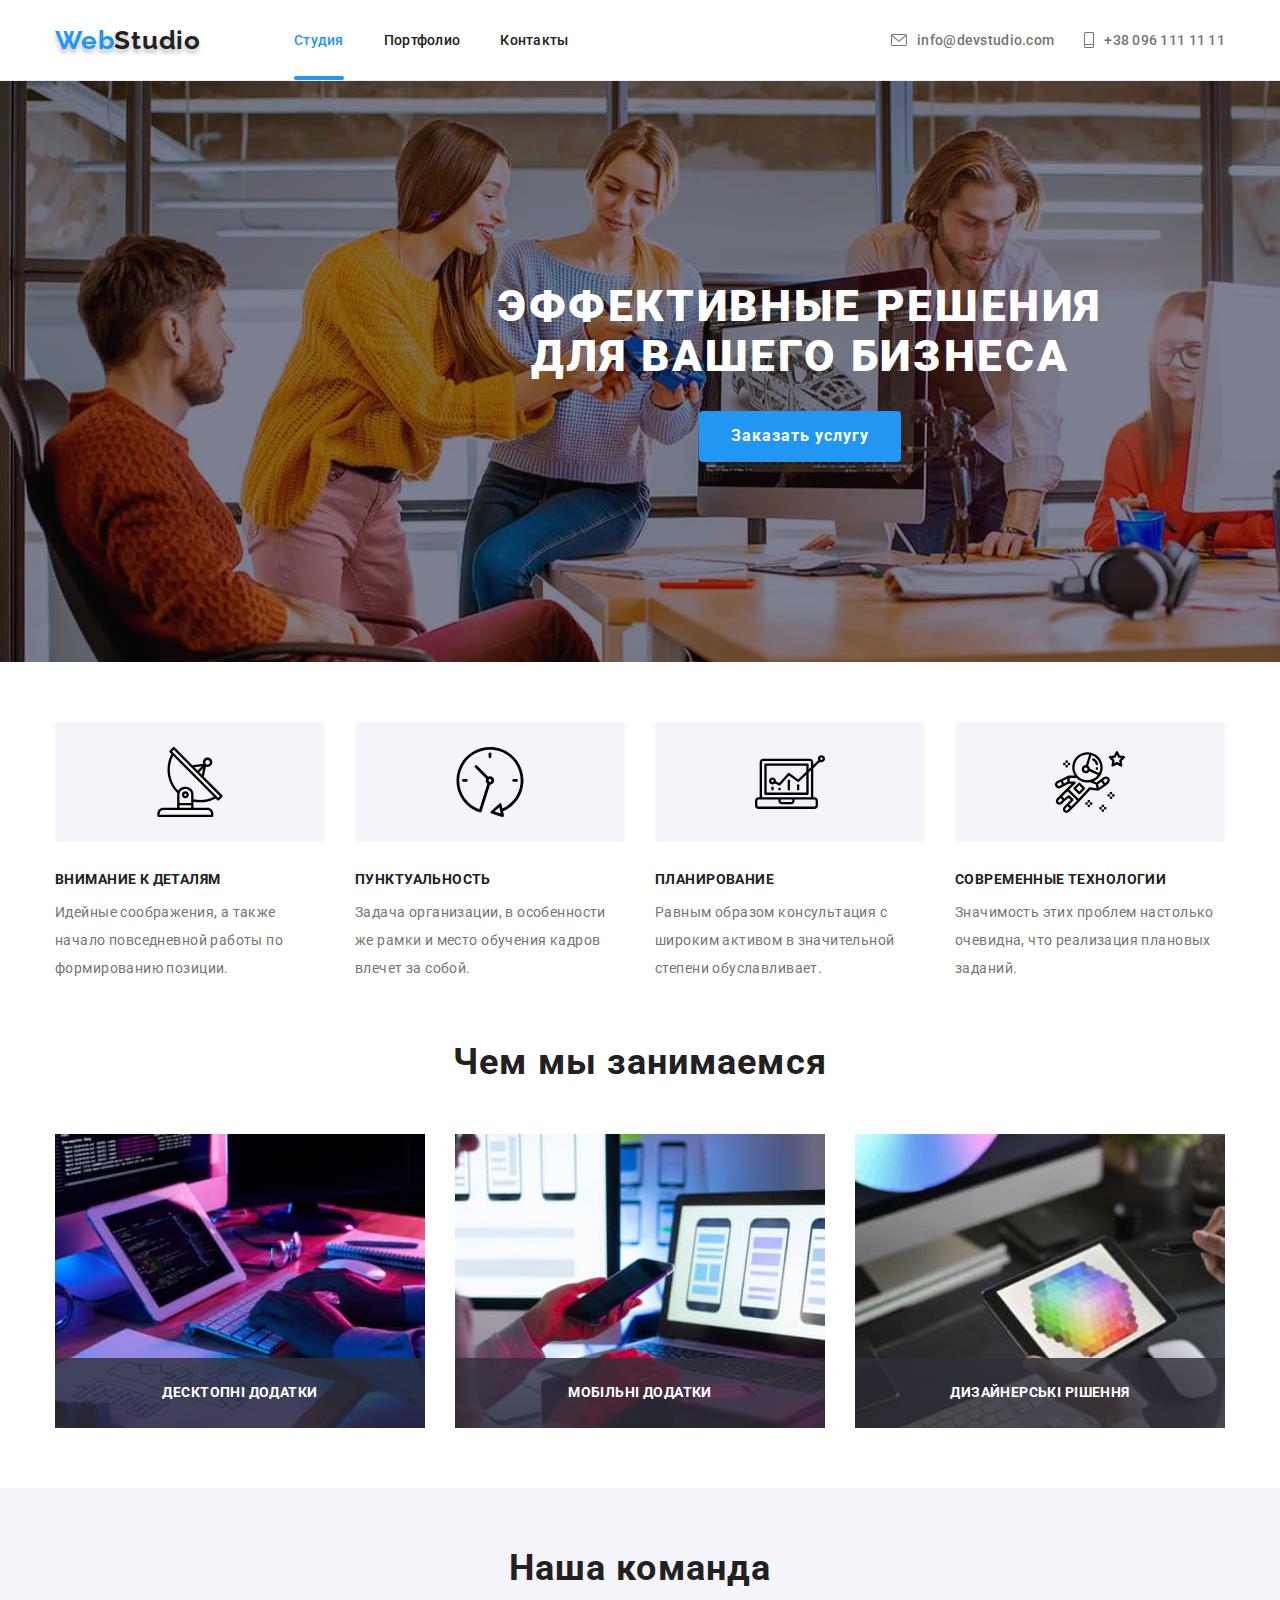
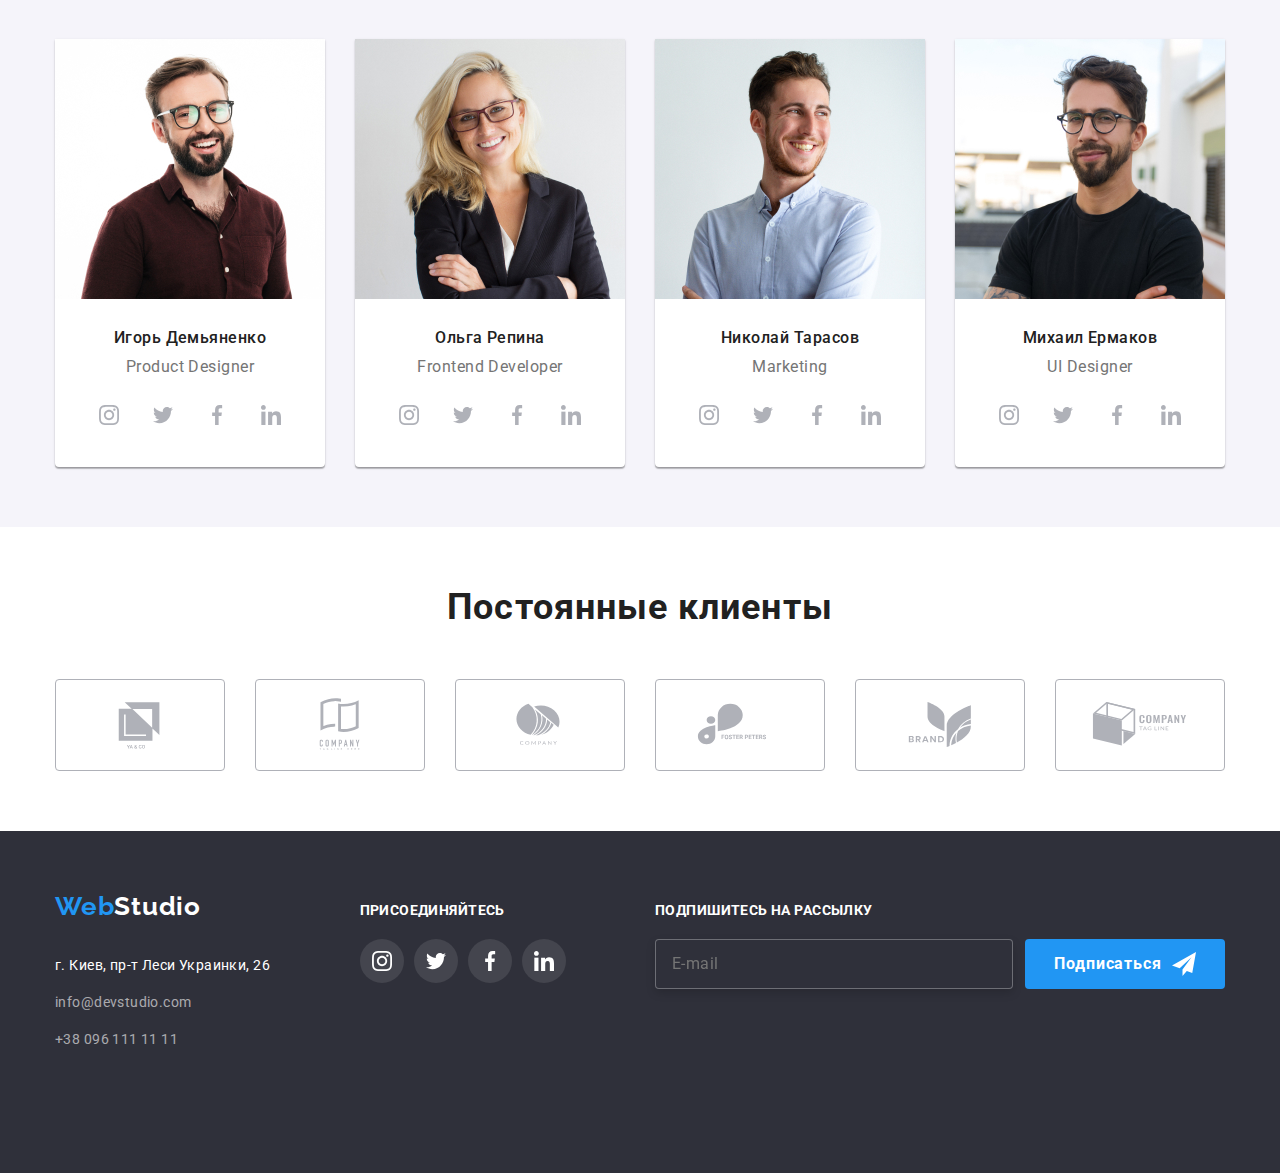
==== commit 8c205f92: "5" ====
--- a/index.html
+++ b/index.html
@@ -71,7 +71,7 @@
           </button>
           <ul class="mobile-menu-nav">
             <li class="mobile-menu__item">
-              <a href="index.html" class="mobile-link__menu">Студія</a>
+              <a href="index.html" class="mobile-link__menu nav__link__current">Студія</a>
             </li>
             <li class="mobile-menu__item">
               <a href="portfolio.html" class="mobile-link__menu">Портфоліо</a>
@@ -499,11 +499,8 @@
     <footer class="footer">
       <div class="container footer-container">
         <div class="footer__flex">
-          <ul class="holder">
-            <li class="footer__text">
-              <a class="footer__logo">Web<span class="footer__color">Studio</span></a>
-            </li>
-          </ul>
+          <a class="footer__logo">Web<span class="footer__color">Studio</span></a>
+
           <address>
             <ul class="holder">
               <li class="footer__suptitel">
--- a/css/main.min.css
+++ b/css/main.min.css
@@ -1 +1 @@
-:root{--primary-text-color: #212121;--title-text-color: #2196f3;--accent-color: #757575;--primary-white-color: #ffffff}.visually-hidden{position:absolute;white-space:nowrap;width:1px;height:1px;overflow:hidden;border:0;padding:0;clip:rect(0 0 0 0);clip-path:inset(50%);margin:-1px}body{font-family:Roboto,sens-serif;margin:0px}h1,h2,h3,h4,p{margin-top:0;margin-bottom:0}ul,ol{list-style:none;margin-top:0;margin-bottom:0;padding-left:0}button{cursor:pointer}img{display:block;max-width:100%;height:auto}.section{padding-top:94px;padding-bottom:94px}.container{padding-left:15px;padding-right:15px;margin:0 auto}@media screen and (min-width: 480px){.container{width:480px}}@media screen and (min-width: 768px){.container{width:768px}}@media screen and (min-width: 1200px){.container{width:1200px}}a{text-decoration:none}.mobile-menu___container{position:relative;padding-left:25px;padding-top:48px;padding-bottom:48px;width:100vw;height:100vh;display:flex;flex-direction:column}.mobile-menu{position:fixed;width:100%;height:100%;z-index:1000;top:0;left:0;background-color:#fff;box-shadow:0 0 0 100vmax rgba(0,0,0,.5);opacity:0;visibility:hidden;pointer-events:none;transition:opacity 250ms cubic-bezier(0.4, 0, 0.2, 1),visibility 250ms cubic-bezier(0.4, 0, 0.2, 1)}.mobile-menu.is-open{opacity:1;visibility:visible;pointer-events:auto}.mobile-menu__close-btn{position:absolute;top:10px;right:15px;background-color:rgba(0,0,0,0);border:none;padding:0;height:40px;cursor:pointer;color:#212121;transition:color 250ms cubic-bezier(0.4, 0, 0.2, 1)}.mobile-menu__close-btn:hover,.mobile-menu__close-btn:focus{color:var(--title-text-color)}.mobile-menu__close-icon{fill:currentColor}.mobile-menu-nav{margin-bottom:auto}.mobile-menu__item:not(:last-child){margin-bottom:32px}.mobil-phone{margin-bottom:32px}.mobile-mail{margin-bottom:64px}.mobile-link__menu{font-weight:500;font-size:40px;line-height:1.17;letter-spacing:.02em;color:#000;text-decoration:none;transition:color 250ms cubic-bezier(0.4, 0, 0.2, 1)}.mobile-link__menu:hover,.mobile-link__menu:focus{color:var(--title-text-color)}.mobile-menu-contact{margin-bottom:64px}.mobile-mail:not(:last-child){margin-bottom:32px}.mobile-phone__link{font-weight:500;font-size:34px;line-height:1.17;letter-spacing:.02em;color:#2196f3}.mobile-mail__link{font-weight:500;font-size:24px;line-height:1.16;letter-spacing:.02em;color:#757575;text-decoration:none}@media screen and (max-width: 450px){.mobile-mail__link{font-size:30px}}.mobile-social__link{font-weight:500;font-size:18px;line-height:1.22;letter-spacing:.02em;color:#2196f3;margin-right:10px}.mobile-info-link{display:flex;flex-wrap:wrap}.mobile-info-link__item:not(:last-child) .mobile-social__link::after{content:"";width:22px;height:0;border:1px solid rgba(33,33,33,.2);transform:rotate(90deg);margin-left:10px}.mobile-menu-open{background-color:rgba(0,0,0,0);border:none;padding:0}.mobile-menu-open{margin-left:auto;background-color:rgba(0,0,0,0);border:none;padding:0;height:40px}@media screen and (min-width: 768px){.mobile-menu-open{display:none}}.header{border:1px solid #ececec}.header__container{display:flex;align-items:center;justify-content:space-between}.logo{color:var(--title-text-color);text-shadow:0px 4px 4px rgba(0,0,0,.25);font-family:Raleway,cursive;font-family:"Raleway";font-weight:700;font-size:26px;line-height:1.19;letter-spacing:.03em;padding-top:16px;padding-bottom:16px;text-decoration:none}.logo__label{color:var(--primary-text-color)}@media screen and (min-width: 768px){.logo__label{padding-top:26px;padding-bottom:26px;font-size:26px;line-height:1.19}}@media screen and (min-width: 1200px){.logo__label{padding-top:24px;padding-bottom:25px}}.nav{display:flex;align-items:center}@media screen and (max-width: 767px){.nav{display:none}}@media screen and (min-width: 768px)and (max-width: 1199px){.nav{display:flex;margin-left:93px}}@media screen and (min-width: 1200px){.nav{display:flex;margin-left:93px}}.nav__link::after{content:"";left:0;bottom:-31px;position:absolute;display:block;width:100%;height:4px;border-radius:2px;margin-bottom:-1px;background-color:var(--title-text-color);opacity:0;transition:opacity 250ms cubic-bezier(0.4, 0, 0.2, 1)}.nav__link::after:hover::after,.nav__link::after:focus::after{opacity:1}.nav__link.nav__link__current{color:var(--title-text-color)}.nav__link.nav__link__current.nav__link__current::after{opacity:1}.nav-menu{display:flex;align-items:center}.nav__item:not(:last-child){margin-right:40px}.contacts__link{display:flex;align-items:center}.nav__link{position:relative;color:var(--primary-text-color);font-weight:500;font-size:14px;line-height:1.15;letter-spacing:.02em;text-decoration:none;transition:color 250ms cubic-bezier(0.4, 0, 0.2, 1)}.nav__link:hover,.nav__link:focus{color:var(--title-text-color)}@media screen and (max-width: 767px){.contacts{display:none}}@media screen and (min-width: 768px)and (max-width: 1199px){.contacts{margin-left:auto;padding-top:21px;padding-bottom:21px}}@media screen and (min-width: 1200px){.contacts{display:flex;margin-left:auto;padding-top:32px;padding-bottom:32px}}@media screen and (min-width: 768px)and (max-width: 1199px){.contacts__item:not(:last-child){margin-bottom:10px}}@media screen and (min-width: 1200px){.contacts__item:not(:last-child){margin-right:30px}}.contacts__icon,.contacts__icon{order:-1;margin-right:10px;fill:var(--accent-color)}.contacts__link{color:var(--accent-color);font-weight:500;font-size:14px;line-height:1.15;letter-spacing:.02em;text-decoration:none;transition:color 250ms cubic-bezier(0.4, 0, 0.2, 1)}.contacts__link:hover,.contacts__link:focus{color:var(--title-text-color)}.contacts__link:hover .contacts__icon,.contacts__link:focus .contacts__icon{fill:var(--title-text-color)}.contacts__link:hover .contacts__icon,.contacts__link:focus .contacts__icon{fill:var(--title-text-color)}.hero{text-align:center;margin-left:auto;margin-right:auto;background-color:#c4c4c4;background:linear-gradient(rgba(47, 48, 58, 0.4), rgba(47, 48, 58, 0.4)),url("../img/hero.background.jpg");background-size:cover;background-repeat:no-repeat;background-origin:border-box}@media screen and (min-width: 1200px){.hero{width:1600px}}.hero{background-image:linear-gradient(to right, rgba(47, 48, 58, 0.1), rgba(47, 48, 58, 0.1)),url("../img/mob.Header.img-min.jpg");background-position:center top;background-repeat:no-repeat}@media screen and (min-device-pixel-ratio: 2)and (max-width: 767px),screen and (min-resolution: 192dpi)and (max-width: 767px),screen and (min-resolution: 2dppx)and (max-width: 767px){.hero{background-image:linear-gradient(to right, rgba(47, 48, 58, 0.1), rgba(47, 48, 58, 0.1)),url("../img/Header2x.mob.img-min.jpg")}}@media screen and (min-width: 768px){.hero{background-image:linear-gradient(to right, rgba(47, 48, 58, 0.1), rgba(47, 48, 58, 0.1)),url("../img/tab.Header.img-min.jpg")}}@media screen and (min-device-pixel-ratio: 2)and (min-width: 768px),screen and (min-resolution: 192dpi)and (min-width: 768px),screen and (min-resolution: 2dppx)and (min-width: 768px){.hero{background-image:linear-gradient(to right, rgba(47, 48, 58, 0.1), rgba(47, 48, 58, 0.1)),url("../img/2x.tab.Header.img-min.jpg")}}@media screen and (min-width: 1200px){.hero{background-image:linear-gradient(to right, rgba(47, 48, 58, 0.1), rgba(47, 48, 58, 0.1)),url("../img/hero.background.jpg")}}@media screen and (min-device-pixel-ratio: 2)and (min-width: 1200px),screen and (min-resolution: 192dpi)and (min-width: 1200px),screen and (min-resolution: 2dppx)and (min-width: 1200px){.hero{background-image:linear-gradient(to right, rgba(47, 48, 58, 0.1), rgba(47, 48, 58, 0.1)),url("../img/2x.comp.hero.min.jpg")}}.hero{padding-top:200px;padding-bottom:200px}.hero__title{margin-bottom:30px;color:var(--primary-white-color);font-weight:900;font-size:44px;line-height:1.14;letter-spacing:.06em;text-transform:uppercase}.button{display:inline-block;padding:5px;text-decoration:none;border-radius:6px}.button{min-width:150px;padding:10px 32px 10px 32px;border-radius:4px;color:var(--primary-white-color);background-color:var(--title-text-color);font-weight:700;font-size:16px;line-height:1.9;letter-spacing:.06em;transition:background-color 250ms cubic-bezier(0.4, 0, 0.2, 1)}.button:hover,.button:focus{background-color:#188ce8}.hero__button{background-color:var(--title-text-color);color:var(--primary-white-color);border:none;text-decoration:none}@media screen and (min-width: 768px)and (max-width: 1199px){.products{display:flex;flex-wrap:wrap}}@media screen and (min-width: 1200px){.products{display:flex}}.products__item{max-width:450px}@media screen and (max-width: 1099px){.products__item:not(:last-child){margin-bottom:30px}}@media screen and (min-width: 768px){.products__item{flex-basis:calc((100% - 30px)/2)}}@media screen and (min-width: 768px)and (max-width: 1199px){.products__item:not(:nth-last-child(2n+1)){margin-right:30px}}@media screen and (min-width: 1200px){.products__item{flex-basis:calc((100% - 90px)/4)}.products__item:not(:last-child){margin-right:30px}}.products__box{margin-bottom:30px;display:flex;justify-content:center;align-items:center;width:100%;height:120px;background-color:#f5f4fa;border-radius:4px}.products__title{margin-bottom:10px;color:var(--primary-text-color);font-weight:700;font-size:14px;line-height:1.14;letter-spacing:.03em;text-transform:uppercase}@media screen and (max-width: 767px){.products__title{text-align:center}}.products__text{color:var(--accent-color);font-size:14px;line-height:2;letter-spacing:.03em}.works{padding-top:0px}.section__title{margin-bottom:50px;color:var(--primary-text-color);font-weight:700;font-size:36px;text-align:center;line-height:1.16;letter-spacing:.03em}.works{display:flex;gap:30px}@media screen and (max-width: 1200px){.section__no-pudding-top{display:none}}.works__box{position:relative}.works__text{display:flex;position:absolute;width:370px;height:70px;color:#fff;font-weight:700;font-size:14px;line-height:1.14;align-items:center;justify-content:center;letter-spacing:.03em;text-transform:uppercase;background-color:rgba(47,48,58,.8);bottom:0}.section__other-background{background-color:#f5f4fa}.section__title{margin-bottom:50px;font-weight:700;font-size:36px;text-align:center;line-height:1.16;letter-spacing:.03em}.team{max-width:100%;height:auto}@media screen and (min-width: 768px){.team{display:flex;flex-wrap:wrap;gap:30px}}.team__item{box-shadow:0px 1px 3px rgba(0,0,0,.12),0px 1px 1px rgba(0,0,0,.14),0px 2px 1px rgba(0,0,0,.2);border-radius:0px 0px 4px 4px;background-color:var(--primary-white-color)}@media screen and (min-width: 768px){.team__item{flex-basis:calc((100% - 30px)/2)}}@media screen and (min-width: 1200px){.team__item{flex-basis:calc((100% - 90px)/4)}}@media screen and (max-width: 768px){.team__item{justify-content:space-between;margin-bottom:30px}}.team__card{padding-top:30px;padding-bottom:30px;text-align:center}.team__title{margin-bottom:10px;color:var(--primary-text-color);font-weight:500;font-size:16px;line-height:1.18;letter-spacing:.03em}.team__text{margin-bottom:16px;color:var(--accent-color);font-size:16px;line-height:1.18;letter-spacing:.03em}.socials{display:flex;justify-content:center;gap:10px}.socials__link{display:flex;justify-content:center;align-items:center;width:44px;height:44px;border-radius:50%;background-color:var(--primary-white-color);transition:background-color 250ms cubic-bezier(0.4, 0, 0.2, 1),fill 250ms cubic-bezier(0.4, 0, 0.2, 1)}.socials__link:hover,.socials__link:focus{background-color:var(--title-text-color)}.socials__icon{fill:#afb1b8;transition:background-color 250ms cubic-bezier(0.4, 0, 0.2, 1),fill 250ms cubic-bezier(0.4, 0, 0.2, 1)}.socials__link:hover .socials__icon,.socials__link:focus .socials__icon{fill:var(--primary-white-color)}.section__title{margin-bottom:50px;color:var(--primary-text-color);font-weight:700;font-size:36px;text-align:center;line-height:1.16;letter-spacing:.03em}.clayens{display:flex;flex-wrap:wrap;gap:30px}.clayens__item{flex-basis:calc((100% - 30px)/2);height:92px}@media screen and (min-width: 768px){.clayens__item{flex-basis:calc((100% - 60px)/3)}}@media screen and (min-width: 1200px){.clayens__item{flex-basis:calc((100% - 150px)/6)}}.clayens__link{display:flex;justify-content:center;align-items:center;width:100%;height:100%;border:1px solid #afb1b8;border-radius:4px;transition:fill 250ms cubic-bezier(0.4, 0, 0.2, 1),border 250ms cubic-bezier(0.4, 0, 0.2, 1)}.clayens__link:hover,.clayens__link:focus{border:1px solid var(--title-text-color);fill:var(--title-text-color)}.clayens__icon{fill:#afb1b8;transition:fill 250ms cubic-bezier(0.4, 0, 0.2, 1),border 250ms cubic-bezier(0.4, 0, 0.2, 1)}.clayens__link:hover .clayens__icon,.clayens__link:focus .clayens__icon{fill:var(--title-text-color)}.footer{padding-top:60px;padding-bottom:60px;background-color:#2f303a}.footer__link{display:flex;justify-content:center;align-items:center;width:44px;height:44px;border-radius:50%;background-color:#44454e;transition:background-color 250ms cubic-bezier(0.4, 0, 0.2, 1),color 250ms cubic-bezier(0.4, 0, 0.2, 1)}.footer__link:hover,.footer__link:focus{background-color:var(--title-text-color)}.footer__link:hover .footer__icon,.footer__link:focus .footer__icon{fill:var(--primary-white-color)}.footer-container{align-items:baseline}@media screen and (max-width: 767px){.footer-container{text-align:center}}@media screen and (min-width: 768px){.footer-container{display:flex;flex-wrap:wrap;text-align:center;justify-content:space-around;align-items:baseline}}@media screen and (min-width: 1200px){.footer-container{display:flex;justify-content:space-between;align-items:baseline;text-align:left}.footer-container .footer__box{width:100%;display:flex}}.footer__text{margin-bottom:20px}.footer__logo{color:var(--title-text-color);font-family:Raleway,cursive;font-style:normal;font-weight:700;font-size:26px;line-height:1.2;letter-spacing:.03em;text-decoration:none}.footer__color{color:var(--primary-white-color)}@media screen and (min-width: 1200px){.footer__suptitel{margin-top:9px}}@media screen and (max-width: 767px){.footer-form{display:block}}@media screen and (min-width: 768px)and (max-width: 1199px){.footer-form{width:450px;display:flex;flex-direction:column;flex-wrap:wrap;align-items:center}}.footer__adress{color:var(--primary-white-color);font-style:normal;font-size:14px;line-height:2;letter-spacing:.03em;text-decoration:none}.footer__info{color:rgba(255,255,255,.6);font-style:normal;font-size:14px;line-height:2;letter-spacing:.03em;text-decoration:none}.footer__titel{margin-bottom:20px;color:var(--primary-white-color);font-weight:700;font-size:14px;line-height:1.14;letter-spacing:.03em;text-transform:uppercase}.footer__list{display:inline-flex;column-gap:10px}.footer__icon{fill:var(--primary-white-color)}@media screen and (min-width: 768px){.footer__send{flex-wrap:wrap}}.footer__sign{margin-bottom:20px;color:var(--primary-white-color);font-weight:700;font-size:14px;line-height:1.14;letter-spacing:.03em;text-transform:uppercase}.footer__mail{width:100%;height:50px;border:1px solid rgba(255,255,255,.3);filter:drop-shadow(0px 4px 4px rgba(0, 0, 0, 0.15));border-radius:4px;background:#2f303a}.footer__mail{margin-bottom:20px;width:450px;height:50px;padding:15px 0px 15px 16px;font-size:16px;line-height:1.25;letter-spacing:.03em;color:rgba(255,255,255,.6)}@media screen and (max-width: 480px){.footer__mail{width:100%}}@media screen and (min-width: 1200px){.footer__mail{margin-right:12px;margin-bottom:0px;max-width:358px}}.footer__flex{margin-bottom:60px}.footer__social{margin-bottom:60px}.footer__submit{display:inline-flex;justify-content:center;align-items:center;min-width:200px;align-self:center;padding:10px 28px 10px 28px;border-radius:4px;color:var(--primary-white-color);background-color:var(--title-text-color);font-weight:700;font-size:16px;line-height:1.9;letter-spacing:.06em;transition:background-color 250ms cubic-bezier(0.4, 0, 0.2, 1)}.footer__submit:hover,.footer__submit:focus{background-color:#188ce8}@media screen and (min-width: 1200px){.footer__submit{display:inline-flex}}.footer__submit::after{content:"";display:inline-block;width:24px;height:24px;background-image:url("../img/icon send.svg");margin-left:10px}.footer__button{background-color:var(--title-text-color);color:var(--primary-white-color);border:none;text-decoration:none}.backdrop{position:fixed;top:0;left:0;width:100%;height:100%;z-index:100;background-color:rgba(0,0,0,.5);transition:opacity 250ms cubic-bezier(0.4, 0, 0.2, 1),visibility 250ms cubic-bezier(0.4, 0, 0.2, 1)}.backdrop.is-hidden{opacity:0;visibility:hidden;pointer-events:none}.backdrop.is-hidden .modal{transform:translate(-50%, -50%) scale(0.85);transition:transform 250ms cubic-bezier(0.4, 0, 0.2, 1),visibility 250ms cubic-bezier(0.4, 0, 0.2, 1)}.modal{position:absolute;top:50%;left:50%;padding:40px 40px;max-width:100%;transform:translate(-50%, -50%);width:450px;min-height:609px;background-color:#fff;transform:translate(-50%, -50%) scale(1);transition:transform 250ms cubic-bezier(0.4, 0, 0.2, 1)}@media screen and (min-width: 1199px){.modal{min-width:528px;min-height:581px}}@media screen and (max-height: 450px){.modal{margin-top:90px}}@media screen and (max-height: 485px){.modal{margin-top:70px}}@media screen and (max-height: 600px){.modal{margin-top:50px}}.modal__btn{position:absolute;top:10px;right:10px;display:flex;justify-content:center;align-items:center;width:30px;height:30px;border-radius:50%;background-color:rgba(0,0,0,0);border:1px solid #555;padding:0}.modal__btn:hover,.modal__btn:focus{border-color:var(--title-text-color)}.modal .modal__clone{transition:fill 250ms cubic-bezier(0.4, 0, 0.2, 1)}.modal__btn:hover .modal .modal__clone,.modal__btn:focus .modal .modal__clone{fill:var(--title-text-color)}.modal__text{margin-bottom:12px;font-weight:700;font-size:20px;line-height:1.15;text-align:center;letter-spacing:.03em;color:var(--primary-text-color)}.modal__form{display:flex;flex-direction:column}.modal__desc{display:block;font-size:14px;line-height:1.2;margin-bottom:4px;color:var(--accent-color)}.modal__wrapper{display:block;position:relative}.modal__field{margin-bottom:10px}.modal__input{width:100%;height:40px;border:1px solid rgba(33,33,33,.2);border-radius:4px;padding-left:42px;color:var(--primary-text-color);transition:border color 250ms cubic-bezier(0.4, 0, 0.2, 1)}.modal__input:focus{outline:none;border-color:var(--title-text-color)}.modal__input:focus+.modal__icon{fill:var(--title-text-color)}.modal__icon{position:absolute;top:50%;left:15px;transform:translate(0, -50%);display:block;transition:fill 250ms cubic-bezier(0.4, 0, 0.2, 1)}.modal__comment{margin-bottom:20px}.modal__massage{display:block;width:100%;height:120px;border:1px solid rgba(33,33,33,.2);padding:10px 16px;resize:none;border-radius:4px;font-size:12px;line-height:2;letter-spacing:.01em;transition:border-color 250ms cubic-bezier(0.4, 0, 0.2, 1)}.modal__massage:focus{outline:none;border-color:var(--title-text-color)}.modal__massage::placeholder{font-size:14px}.modal__check:checked+.modal__info::before{border-color:var(--title-text-color);background-color:var(--title-text-color);background-image:url("../img/Vector.svg");background-size:contain;background-origin:border-box;background-repeat:no-repeat}.modal__info{margin-bottom:30px;display:flex;align-items:center;justify-content:center;font-size:12px;line-height:2;letter-spacing:.03em;color:var(--accent-color)}@media screen and (min-width: 1200px){.modal__info{font-size:12px;line-height:1.71;justify-content:center}}.modal__info::before{display:block;width:16px;height:15px;border:2px solid #212121;cursor:pointer;border-radius:2px;margin-right:10px;content:""}.modal__check:focus+.modal__info::before::before{outline:2px solid var(--primary-white-color)}.modal__doc{display:flex;align-items:center;font-size:14px;line-height:2;letter-spacing:.03em;color:var(--title-text-color)}.modal__submit{min-width:150px;align-self:center;padding:10px 52px 10px 52px;border-radius:4px;color:var(--primary-white-color);background-color:var(--title-text-color);font-weight:700;font-size:16px;line-height:1.9;letter-spacing:.06em;transition:background-color 250ms cubic-bezier(0.4, 0, 0.2, 1)}.modal__submit:hover,.modal__submit:focus{background-color:#188ce8}.modal__button{background-color:var(--title-text-color);color:var(--primary-white-color);border:none;text-decoration:none}.main{gap:15px 8px;display:flex}@media screen and (max-width: 767px){.main{flex-wrap:wrap;margin-bottom:40px}}@media screen and (min-width: 768px)and (max-width: 1199px){.main{min-width:100%;margin-bottom:30px;justify-content:center}}@media screen and (min-width: 1200px){.main{min-width:100%;margin-bottom:48px;justify-content:center}}@media screen and (max-width: 767px){.button-list__item:nth-child(-n+3){margin-bottom:15px}}.button__type{padding:6px 22px 6px 22px;color:var(--primary-text-color);background-color:#f5f4fa;font-weight:500;font-size:16px;line-height:1.62;text-align:center;letter-spacing:.03em;text-decoration:none;cursor:pointer;border-radius:6px;transition:color 250ms cubic-bezier(0.4, 0, 0.2, 1),background-color 250ms cubic-bezier(0.4, 0, 0.2, 1),box-shadow 250ms cubic-bezier(0.4, 0, 0.2, 1)}.button__type:hover,.button__type:focus{color:var(--primary-white-color);background-color:var(--title-text-color);box-shadow:0px 3px 1px rgba(0,0,0,.1),0px 1px 2px rgba(0,0,0,.08),0px 2px 2px rgba(0,0,0,.12);border-radius:4px}.main__button{background-color:#f5f4fa;color:var(--primary-text-color);border:none;text-decoration:none}.main__button:hover{border:none;text-decoration:none}.foto{display:block}@media screen and (min-width: 768px){.foto{display:flex;flex-wrap:wrap;justify-content:space-between;row-gap:30px}}@media screen and (max-width: 767px){.info__element:not(:last-child){margin-bottom:30px}}.foto__link{display:block;transition:box-shadow 250ms cubic-bezier(0.4, 0, 0.2, 1)}.foto__link:hover .overlay,.foto__link:focus .overlay{transform:translate(0, 0)}.foto__link:hover,.foto__link:focus{box-shadow:0px 1px 1px rgba(0,0,0,.12),0px 4px 4px rgba(0,0,0,.06),1px 4px 6px rgba(0,0,0,.16)}.foto__link:hover:hover,.foto__link:hover:focus,.foto__link:focus:hover,.foto__link:focus:focus{box-shadow:0px 1px 1px rgba(0,0,0,.12),0px 4px 4px rgba(0,0,0,.06),1px 4px 6px rgba(0,0,0,.16)}@media screen and (min-width: 768px)and (max-width: 1199px){.foto__link:hover,.foto__link:focus{width:354px;display:flex;flex-direction:column;height:100%}}.foto__link{display:flex;flex-direction:column;height:100%;text-decoration:none}@media screen and (min-width: 768px){.info__element{flex-basis:calc((100% - 30px)/2)}}@media screen and (min-width: 1200px){.info__element{flex-basis:calc((100% - 60px)/3)}}.info__wrapper{position:relative;overflow:hidden}.overlay{display:flex;align-items:center;justify-content:center;position:absolute;padding:24px;left:0;top:0;width:100%;height:100%;overflow:hidden;font-size:18px;line-height:1.55;letter-spacing:.03em;color:var(--primary-white-color);background-color:rgba(33,150,243,.9);transform:translate(0, 100%);transition:transform 250ms cubic-bezier(0.4, 0, 0.2, 1),opacity 250ms cubic-bezier(0.4, 0, 0.2, 1)}.info__box{flex-grow:1;padding:20px 24px 20px 24px;background:#fff;border:1px solid #eee}.info__title{margin-bottom:4px;font-weight:700;font-size:18px;line-height:2;letter-spacing:.06em;color:var(--primary-text-color)}.info__text{font-size:16px;line-height:1.87;letter-spacing:.03em;color:var(--accent-color)}/*# sourceMappingURL=main.min.css.map */+:root{--primary-text-color: #212121;--title-text-color: #2196f3;--accent-color: #757575;--primary-white-color: #ffffff}.visually-hidden{position:absolute;white-space:nowrap;width:1px;height:1px;overflow:hidden;border:0;padding:0;clip:rect(0 0 0 0);clip-path:inset(50%);margin:-1px}body{font-family:Roboto,sens-serif;margin:0px}h1,h2,h3,h4,p{margin-top:0;margin-bottom:0}ul,ol{list-style:none;margin-top:0;margin-bottom:0;padding-left:0}button{cursor:pointer}img{display:block;max-width:100%;height:auto}.section{padding-top:60px;padding-bottom:60px}.container{padding-left:15px;padding-right:15px;margin:0 auto}@media screen and (min-width: 480px){.container{width:480px}}@media screen and (min-width: 768px){.container{width:768px}}@media screen and (min-width: 1200px){.container{width:1200px}}a{text-decoration:none}.mobile-menu___container{position:relative;padding-left:25px;padding-right:25px;padding-top:48px;padding-bottom:48px;width:100vw;height:100vh;display:flex;flex-direction:column}.mobile-link__menu.nav__link__current{color:var(--title-text-color)}.mobile-menu{position:fixed;width:100%;height:100%;z-index:1000;top:0;left:0;background-color:#fff;box-shadow:0 0 0 100vmax rgba(0,0,0,.5);opacity:0;visibility:hidden;pointer-events:none;transition:opacity 250ms cubic-bezier(0.4, 0, 0.2, 1),visibility 250ms cubic-bezier(0.4, 0, 0.2, 1)}.mobile-menu.is-open{opacity:1;visibility:visible;pointer-events:auto}.mobile-menu__close-btn{position:absolute;top:10px;right:15px;background-color:rgba(0,0,0,0);border:none;padding:0;height:40px;cursor:pointer;color:#212121;transition:color 250ms cubic-bezier(0.4, 0, 0.2, 1)}.mobile-menu__close-btn:hover,.mobile-menu__close-btn:focus{color:var(--title-text-color)}.mobile-menu__close-icon{fill:currentColor}.mobile-menu-nav{margin-bottom:auto}.mobile-menu__item:not(:last-child){margin-bottom:32px}.mobil-phone{margin-bottom:32px}.mobile-mail{margin-bottom:64px}.mobile-link__menu{font-weight:500;font-size:40px;line-height:1.17;letter-spacing:.02em;color:#000;text-decoration:none;transition:color 250ms cubic-bezier(0.4, 0, 0.2, 1)}.mobile-link__menu:hover,.mobile-link__menu:focus{color:var(--title-text-color)}.mobile-mail:not(:last-child){margin-bottom:32px}.mobile-phone__link{font-weight:500;font-size:34px;line-height:1.17;letter-spacing:.02em;color:#2196f3}.mobile-mail__link{font-weight:500;font-size:24px;line-height:1.16;letter-spacing:.02em;color:#757575;text-decoration:none}@media screen and (max-width: 450px){.mobile-mail__link{font-size:30px}}.mobile-social__link{font-weight:500;font-size:18px;line-height:1.22;letter-spacing:.02em;color:#2196f3;margin-right:10px}.mobile-info-link{display:flex;flex-wrap:wrap}.mobile-info-link__item:not(:last-child) .mobile-social__link::after{content:"";width:22px;height:0;border:1px solid rgba(33,33,33,.2);transform:rotate(90deg);margin-left:10px}.mobile-menu-open{background-color:rgba(0,0,0,0);border:none;padding:0}.mobile-menu-open{margin-left:auto;background-color:rgba(0,0,0,0);border:none;padding:0;height:40px}@media screen and (min-width: 768px){.mobile-menu-open{display:none}}.header{border-bottom:1px solid #ececec}.header__container{display:flex;align-items:center;justify-content:space-between}.logo{color:var(--title-text-color);text-shadow:0px 4px 4px rgba(0,0,0,.25);font-family:Raleway,cursive;font-family:"Raleway";font-weight:700;font-size:26px;line-height:1.19;letter-spacing:.03em;padding-top:16px;padding-bottom:16px;text-decoration:none}.logo__label{color:var(--primary-text-color)}@media screen and (min-width: 768px){.logo__label{padding-top:26px;padding-bottom:26px;font-size:26px;line-height:1.19}}@media screen and (min-width: 1200px){.logo__label{padding-top:24px;padding-bottom:25px}}.nav{display:flex;align-items:center}@media screen and (max-width: 767px){.nav{display:none}}@media screen and (min-width: 768px)and (max-width: 1199px){.nav{display:flex;margin-left:93px}}@media screen and (min-width: 1200px){.nav{display:flex;margin-left:93px}}.nav__link::after{content:"";left:0;bottom:-31px;position:absolute;display:block;width:100%;height:4px;border-radius:2px;margin-bottom:-1px;background-color:var(--title-text-color);opacity:0;transition:opacity 250ms cubic-bezier(0.4, 0, 0.2, 1)}.nav__link::after:hover::after,.nav__link::after:focus::after{opacity:1}.nav__link.nav__link__current{color:var(--title-text-color)}.nav__link.nav__link__current.nav__link__current::after{opacity:1}.nav-menu{display:flex;align-items:center}.nav__item:not(:last-child){margin-right:40px}.contacts__link{display:flex;align-items:center}.nav__link{position:relative;color:var(--primary-text-color);font-weight:500;font-size:14px;line-height:1.15;letter-spacing:.02em;text-decoration:none;transition:color 250ms cubic-bezier(0.4, 0, 0.2, 1)}.nav__link:hover,.nav__link:focus{color:var(--title-text-color)}@media screen and (max-width: 767px){.contacts{display:none}}@media screen and (min-width: 768px)and (max-width: 1199px){.contacts{margin-left:auto;padding-top:21px;padding-bottom:21px}}@media screen and (min-width: 1200px){.contacts{display:flex;margin-left:auto;padding-top:32px;padding-bottom:32px}}@media screen and (min-width: 768px)and (max-width: 1199px){.contacts__item:not(:last-child){margin-bottom:10px}}@media screen and (min-width: 1200px){.contacts__item:not(:last-child){margin-right:30px}}.contacts__icon,.contacts__icon{order:-1;margin-right:10px;fill:var(--accent-color)}.contacts__link{color:var(--accent-color);font-weight:500;font-size:14px;line-height:1.15;letter-spacing:.02em;text-decoration:none;transition:color 250ms cubic-bezier(0.4, 0, 0.2, 1)}.contacts__link:hover,.contacts__link:focus{color:var(--title-text-color)}.contacts__link:hover .contacts__icon,.contacts__link:focus .contacts__icon{fill:var(--title-text-color)}.contacts__link:hover .contacts__icon,.contacts__link:focus .contacts__icon{fill:var(--title-text-color)}.hero{text-align:center;margin-left:auto;margin-right:auto;background-color:#c4c4c4;background:linear-gradient(rgba(47, 48, 58, 0.4), rgba(47, 48, 58, 0.4)),url("../img/hero.background.jpg");background-size:cover;background-repeat:no-repeat;background-origin:border-box}@media screen and (min-width: 1200px){.hero{width:1600px}}.hero{background-image:linear-gradient(to right, rgba(47, 48, 58, 0.1), rgba(47, 48, 58, 0.1)),url("../img/mob.Header.img-min.jpg");background-position:center top;background-repeat:no-repeat}@media screen and (min-device-pixel-ratio: 2)and (max-width: 767px),screen and (min-resolution: 192dpi)and (max-width: 767px),screen and (min-resolution: 2dppx)and (max-width: 767px){.hero{background-image:linear-gradient(to right, rgba(47, 48, 58, 0.1), rgba(47, 48, 58, 0.1)),url("../img/Header2x.mob.img-min.jpg")}}@media screen and (min-width: 768px){.hero{background-image:linear-gradient(to right, rgba(47, 48, 58, 0.1), rgba(47, 48, 58, 0.1)),url("../img/tab.Header.img-min.jpg")}}@media screen and (min-device-pixel-ratio: 2)and (min-width: 768px),screen and (min-resolution: 192dpi)and (min-width: 768px),screen and (min-resolution: 2dppx)and (min-width: 768px){.hero{background-image:linear-gradient(to right, rgba(47, 48, 58, 0.1), rgba(47, 48, 58, 0.1)),url("../img/2x.tab.Header.img-min.jpg")}}@media screen and (min-width: 1200px){.hero{background-image:linear-gradient(to right, rgba(47, 48, 58, 0.1), rgba(47, 48, 58, 0.1)),url("../img/hero.background.jpg")}}@media screen and (min-device-pixel-ratio: 2)and (min-width: 1200px),screen and (min-resolution: 192dpi)and (min-width: 1200px),screen and (min-resolution: 2dppx)and (min-width: 1200px){.hero{background-image:linear-gradient(to right, rgba(47, 48, 58, 0.1), rgba(47, 48, 58, 0.1)),url("../img/2x.comp.hero.min.jpg")}}.hero{padding-top:200px;padding-bottom:200px}.hero__title{margin-bottom:30px;color:var(--primary-white-color);font-weight:900;font-size:44px;line-height:1.14;letter-spacing:.06em;text-transform:uppercase}.button{display:inline-block;padding:5px;text-decoration:none;border-radius:6px}.button{min-width:150px;padding:10px 32px 10px 32px;border-radius:4px;color:var(--primary-white-color);background-color:var(--title-text-color);font-weight:700;font-size:16px;line-height:1.9;letter-spacing:.06em;transition:background-color 250ms cubic-bezier(0.4, 0, 0.2, 1)}.button:hover,.button:focus{background-color:#188ce8}.hero__button{background-color:var(--title-text-color);color:var(--primary-white-color);border:none;text-decoration:none}@media screen and (min-width: 768px)and (max-width: 1199px){.products{display:flex;flex-wrap:wrap;gap:30px}}@media screen and (min-width: 1200px){.products{display:flex;gap:30px}}.products__item{max-width:450px}@media screen and (max-width: 1099px){.products__item:not(:last-child){margin-bottom:30px}}@media screen and (min-width: 768px){.products__item{flex-basis:calc((100% - 30px)/2)}}@media screen and (min-width: 1200px){.products__item{flex-basis:calc((100% - 90px)/4)}}.products__box{margin-bottom:30px;display:flex;justify-content:center;align-items:center;width:100%;height:120px;background-color:#f5f4fa;border-radius:4px}.products__title{margin-bottom:10px;color:var(--primary-text-color);font-weight:700;font-size:14px;line-height:1.14;letter-spacing:.03em;text-transform:uppercase}@media screen and (max-width: 767px){.products__title{text-align:center}}.products__text{color:var(--accent-color);font-size:14px;line-height:2;letter-spacing:.03em}.works{padding-top:0px}.section__title{margin-bottom:50px;color:var(--primary-text-color);font-weight:700;font-size:36px;text-align:center;line-height:1.16;letter-spacing:.03em}.works{display:flex;gap:30px}@media screen and (max-width: 1200px){.section__no-pudding-top{display:none}}.section__no-pudding-top{padding-top:0px}.works__box{position:relative}.works__text{display:flex;position:absolute;width:370px;height:70px;color:#fff;font-weight:700;font-size:14px;line-height:1.14;align-items:center;justify-content:center;letter-spacing:.03em;text-transform:uppercase;background-color:rgba(47,48,58,.8);bottom:0}.section__other-background{background-color:#f5f4fa}.section__title{margin-bottom:50px;font-weight:700;font-size:36px;text-align:center;line-height:1.16;letter-spacing:.03em}.team{max-width:100%;height:auto}@media screen and (min-width: 768px){.team{display:flex;flex-wrap:wrap;gap:30px}}.team__item{box-shadow:0px 1px 3px rgba(0,0,0,.12),0px 1px 1px rgba(0,0,0,.14),0px 2px 1px rgba(0,0,0,.2);border-radius:0px 0px 4px 4px;background-color:var(--primary-white-color)}@media screen and (min-width: 768px){.team__item{flex-basis:calc((100% - 30px)/2)}}@media screen and (min-width: 1200px){.team__item{flex-basis:calc((100% - 90px)/4)}}@media screen and (max-width: 768px){.team__item{justify-content:space-between;margin-bottom:30px}}.team__card{padding-top:30px;padding-bottom:30px;text-align:center}.team__title{margin-bottom:10px;color:var(--primary-text-color);font-weight:500;font-size:16px;line-height:1.18;letter-spacing:.03em}.team__text{margin-bottom:16px;color:var(--accent-color);font-size:16px;line-height:1.18;letter-spacing:.03em}.socials{display:flex;justify-content:center;gap:10px}.socials__link{display:flex;justify-content:center;align-items:center;width:44px;height:44px;border-radius:50%;background-color:var(--primary-white-color);transition:background-color 250ms cubic-bezier(0.4, 0, 0.2, 1),fill 250ms cubic-bezier(0.4, 0, 0.2, 1)}.socials__link:hover,.socials__link:focus{background-color:var(--title-text-color)}.socials__icon{fill:#afb1b8;transition:background-color 250ms cubic-bezier(0.4, 0, 0.2, 1),fill 250ms cubic-bezier(0.4, 0, 0.2, 1)}.socials__link:hover .socials__icon,.socials__link:focus .socials__icon{fill:var(--primary-white-color)}.section__title{margin-bottom:50px;color:var(--primary-text-color);font-weight:700;font-size:36px;text-align:center;line-height:1.16;letter-spacing:.03em}.clayens{display:flex;flex-wrap:wrap;gap:30px}.clayens__item{flex-basis:calc((100% - 30px)/2);height:92px}@media screen and (min-width: 768px){.clayens__item{flex-basis:calc((100% - 60px)/3)}}@media screen and (min-width: 1200px){.clayens__item{flex-basis:calc((100% - 150px)/6)}}.clayens__link{display:flex;justify-content:center;align-items:center;width:100%;height:100%;border:1px solid #afb1b8;border-radius:4px;transition:fill 250ms cubic-bezier(0.4, 0, 0.2, 1),border 250ms cubic-bezier(0.4, 0, 0.2, 1)}.clayens__link:hover,.clayens__link:focus{border:1px solid var(--title-text-color);fill:var(--title-text-color)}.clayens__icon{fill:#afb1b8;transition:fill 250ms cubic-bezier(0.4, 0, 0.2, 1),border 250ms cubic-bezier(0.4, 0, 0.2, 1)}.clayens__link:hover .clayens__icon,.clayens__link:focus .clayens__icon{fill:var(--title-text-color)}.footer{padding-top:60px;padding-bottom:60px;background-color:#2f303a}.footer__link{display:flex;justify-content:center;align-items:center;width:44px;height:44px;border-radius:50%;background-color:#44454e;transition:background-color 250ms cubic-bezier(0.4, 0, 0.2, 1),color 250ms cubic-bezier(0.4, 0, 0.2, 1)}.footer__link:hover,.footer__link:focus{background-color:var(--title-text-color)}.footer__link:hover .footer__icon,.footer__link:focus .footer__icon{fill:var(--primary-white-color)}.footer-container{align-items:baseline}@media screen and (max-width: 767px){.footer-container{text-align:center}}@media screen and (min-width: 768px){.footer-container{display:flex;flex-wrap:wrap;text-align:center;justify-content:space-around;align-items:baseline}}@media screen and (min-width: 1200px){.footer-container{display:flex;justify-content:space-between;align-items:baseline;text-align:left}.footer-container .footer__box{width:100%;display:flex}}.footer__logo{margin-bottom:20px;display:inline-block}.footer__logo{color:var(--title-text-color);font-family:Raleway,cursive;font-style:normal;font-weight:700;font-size:26px;line-height:1.2;letter-spacing:.03em;text-decoration:none}.footer__color{color:var(--primary-white-color)}@media screen and (min-width: 1200px){.footer__suptitel{margin-top:9px}}@media screen and (max-width: 767px){.footer-form{display:block}}@media screen and (min-width: 768px)and (max-width: 1199px){.footer-form{width:450px;display:flex;flex-direction:column;flex-wrap:wrap;align-items:center}}.footer__adress{color:var(--primary-white-color);font-style:normal;font-size:14px;line-height:2;letter-spacing:.03em;text-decoration:none}.footer__info{color:rgba(255,255,255,.6);font-style:normal;font-size:14px;line-height:2;letter-spacing:.03em;text-decoration:none}.footer__titel{margin-bottom:20px;color:var(--primary-white-color);font-weight:700;font-size:14px;line-height:1.14;letter-spacing:.03em;text-transform:uppercase}.footer__list{display:inline-flex;column-gap:10px}.footer__icon{fill:var(--primary-white-color)}@media screen and (min-width: 768px){.footer__send{flex-wrap:wrap}}.footer__sign{margin-bottom:20px;color:var(--primary-white-color);font-weight:700;font-size:14px;line-height:1.14;letter-spacing:.03em;text-transform:uppercase}.footer__mail{width:100%;height:50px;border:1px solid rgba(255,255,255,.3);filter:drop-shadow(0px 4px 4px rgba(0, 0, 0, 0.15));border-radius:4px;background:#2f303a}.footer__mail{margin-bottom:20px;width:450px;height:50px;padding:15px 0px 15px 16px;font-size:16px;line-height:1.25;letter-spacing:.03em;color:rgba(255,255,255,.6)}@media screen and (max-width: 480px){.footer__mail{width:100%}}@media screen and (min-width: 1200px){.footer__mail{margin-right:12px;margin-bottom:0px;max-width:358px}}.footer__flex{margin-bottom:60px}.footer__social{margin-bottom:60px}.footer__submit{display:inline-flex;justify-content:center;align-items:center;min-width:200px;align-self:center;padding:10px 28px 10px 28px;border-radius:4px;color:var(--primary-white-color);background-color:var(--title-text-color);font-weight:700;font-size:16px;line-height:1.9;letter-spacing:.06em;transition:background-color 250ms cubic-bezier(0.4, 0, 0.2, 1)}.footer__submit:hover,.footer__submit:focus{background-color:#188ce8}@media screen and (min-width: 1200px){.footer__submit{display:inline-flex}}.footer__submit::after{content:"";display:inline-block;width:24px;height:24px;background-image:url("../img/icon send.svg");margin-left:10px}.footer__button{background-color:var(--title-text-color);color:var(--primary-white-color);border:none;text-decoration:none}.backdrop{position:fixed;top:0;left:0;width:100%;height:100%;z-index:100;background-color:rgba(0,0,0,.5);transition:opacity 250ms cubic-bezier(0.4, 0, 0.2, 1),visibility 250ms cubic-bezier(0.4, 0, 0.2, 1)}.backdrop.is-hidden{opacity:0;visibility:hidden;pointer-events:none}.backdrop.is-hidden .modal{transform:translate(-50%, -50%) scale(0.85);transition:transform 250ms cubic-bezier(0.4, 0, 0.2, 1),visibility 250ms cubic-bezier(0.4, 0, 0.2, 1)}.modal{position:absolute;top:50%;left:50%;padding:40px 40px;max-width:100%;transform:translate(-50%, -50%);width:450px;min-height:609px;background-color:#fff;transform:translate(-50%, -50%) scale(1);transition:transform 250ms cubic-bezier(0.4, 0, 0.2, 1)}@media screen and (min-width: 1199px){.modal{min-width:528px;min-height:581px}}@media screen and (max-height: 450px){.modal{margin-top:90px}}@media screen and (max-height: 485px){.modal{margin-top:70px}}@media screen and (max-height: 600px){.modal{margin-top:50px}}.modal__btn{position:absolute;top:10px;right:10px;display:flex;justify-content:center;align-items:center;width:30px;height:30px;border-radius:50%;background-color:rgba(0,0,0,0);border:1px solid #555;padding:0}.modal__btn:hover,.modal__btn:focus{border-color:var(--title-text-color)}.modal .modal__clone{transition:fill 250ms cubic-bezier(0.4, 0, 0.2, 1)}.modal__btn:hover .modal .modal__clone,.modal__btn:focus .modal .modal__clone{fill:var(--title-text-color)}.modal__text{margin-bottom:12px;font-weight:700;font-size:20px;line-height:1.15;text-align:center;letter-spacing:.03em;color:var(--primary-text-color)}.modal__form{display:flex;flex-direction:column}.modal__desc{display:block;font-size:14px;line-height:1.2;margin-bottom:4px;color:var(--accent-color)}.modal__wrapper{display:block;position:relative}.modal__field{margin-bottom:10px}.modal__input{width:100%;height:40px;border:1px solid rgba(33,33,33,.2);border-radius:4px;padding-left:42px;color:var(--primary-text-color);transition:border color 250ms cubic-bezier(0.4, 0, 0.2, 1)}.modal__input:focus{outline:none;border-color:var(--title-text-color)}.modal__input:focus+.modal__icon{fill:var(--title-text-color)}.modal__icon{position:absolute;top:50%;left:15px;transform:translate(0, -50%);display:block;transition:fill 250ms cubic-bezier(0.4, 0, 0.2, 1)}.modal__comment{margin-bottom:20px}.modal__massage{display:block;width:100%;height:120px;border:1px solid rgba(33,33,33,.2);padding:10px 16px;resize:none;border-radius:4px;font-size:12px;line-height:2;letter-spacing:.01em;transition:border-color 250ms cubic-bezier(0.4, 0, 0.2, 1)}.modal__massage:focus{outline:none;border-color:var(--title-text-color)}.modal__massage::placeholder{font-size:14px}.modal__check:checked+.modal__info::before{border-color:var(--title-text-color);background-color:var(--title-text-color);background-image:url("../img/Vector.svg");background-size:contain;background-origin:border-box;background-repeat:no-repeat}.modal__info{margin-bottom:30px;display:flex;align-items:center;justify-content:center;font-size:12px;line-height:2;letter-spacing:.03em;color:var(--accent-color)}@media screen and (min-width: 1200px){.modal__info{font-size:12px;line-height:1.71;justify-content:center}}.modal__info::before{display:block;width:16px;height:15px;border:2px solid #212121;cursor:pointer;border-radius:2px;margin-right:10px;content:""}.modal__check:focus+.modal__info::before::before{outline:2px solid var(--primary-white-color)}.modal__doc{display:flex;align-items:center;font-size:14px;line-height:2;letter-spacing:.03em;color:var(--title-text-color)}.modal__submit{min-width:150px;align-self:center;padding:10px 52px 10px 52px;border-radius:4px;color:var(--primary-white-color);background-color:var(--title-text-color);font-weight:700;font-size:16px;line-height:1.9;letter-spacing:.06em;transition:background-color 250ms cubic-bezier(0.4, 0, 0.2, 1)}.modal__submit:hover,.modal__submit:focus{background-color:#188ce8}.modal__button{background-color:var(--title-text-color);color:var(--primary-white-color);border:none;text-decoration:none}.main{gap:15px 8px;display:flex}@media screen and (max-width: 767px){.main{flex-wrap:wrap;margin-bottom:40px}}@media screen and (min-width: 768px)and (max-width: 1199px){.main{min-width:100%;margin-bottom:30px;justify-content:center}}@media screen and (min-width: 1200px){.main{min-width:100%;margin-bottom:48px;justify-content:center}}@media screen and (max-width: 767px){.button-list__item:nth-child(-n+3){margin-bottom:15px}}.button__type{padding:6px 22px 6px 22px;color:var(--primary-text-color);background-color:#f5f4fa;font-weight:500;font-size:16px;line-height:1.62;text-align:center;letter-spacing:.03em;text-decoration:none;cursor:pointer;border-radius:6px;transition:color 250ms cubic-bezier(0.4, 0, 0.2, 1),background-color 250ms cubic-bezier(0.4, 0, 0.2, 1),box-shadow 250ms cubic-bezier(0.4, 0, 0.2, 1)}.button__type:hover,.button__type:focus{color:var(--primary-white-color);background-color:var(--title-text-color);box-shadow:0px 3px 1px rgba(0,0,0,.1),0px 1px 2px rgba(0,0,0,.08),0px 2px 2px rgba(0,0,0,.12);border-radius:4px}.main__button{background-color:#f5f4fa;color:var(--primary-text-color);border:none;text-decoration:none}.main__button:hover{border:none;text-decoration:none}.foto{display:block}@media screen and (min-width: 768px){.foto{display:flex;flex-wrap:wrap;justify-content:space-between;row-gap:30px}}@media screen and (max-width: 767px){.info__element:not(:last-child){margin-bottom:30px}}.foto__link{display:block;transition:box-shadow 250ms cubic-bezier(0.4, 0, 0.2, 1)}.foto__link:hover .overlay,.foto__link:focus .overlay{transform:translate(0, 0)}.foto__link:hover,.foto__link:focus{box-shadow:0px 1px 1px rgba(0,0,0,.12),0px 4px 4px rgba(0,0,0,.06),1px 4px 6px rgba(0,0,0,.16)}.foto__link:hover:hover,.foto__link:hover:focus,.foto__link:focus:hover,.foto__link:focus:focus{box-shadow:0px 1px 1px rgba(0,0,0,.12),0px 4px 4px rgba(0,0,0,.06),1px 4px 6px rgba(0,0,0,.16)}@media screen and (min-width: 768px)and (max-width: 1199px){.foto__link:hover,.foto__link:focus{width:354px;display:flex;flex-direction:column;height:100%}}.foto__link{display:flex;flex-direction:column;height:100%;text-decoration:none}@media screen and (min-width: 768px){.info__element{flex-basis:calc((100% - 30px)/2)}}@media screen and (min-width: 1200px){.info__element{flex-basis:calc((100% - 60px)/3)}}.info__wrapper{position:relative;overflow:hidden}.overlay{display:flex;align-items:center;justify-content:center;position:absolute;padding:24px;left:0;top:0;width:100%;height:100%;overflow:hidden;font-size:18px;line-height:1.55;letter-spacing:.03em;color:var(--primary-white-color);background-color:rgba(33,150,243,.9);transform:translate(0, 100%);transition:transform 250ms cubic-bezier(0.4, 0, 0.2, 1),opacity 250ms cubic-bezier(0.4, 0, 0.2, 1)}.info__box{flex-grow:1;padding:20px 24px 20px 24px;background:#fff;border:1px solid #eee}.info__title{margin-bottom:4px;font-weight:700;font-size:18px;line-height:2;letter-spacing:.06em;color:var(--primary-text-color)}.info__text{font-size:16px;line-height:1.87;letter-spacing:.03em;color:var(--accent-color)}/*# sourceMappingURL=main.min.css.map */